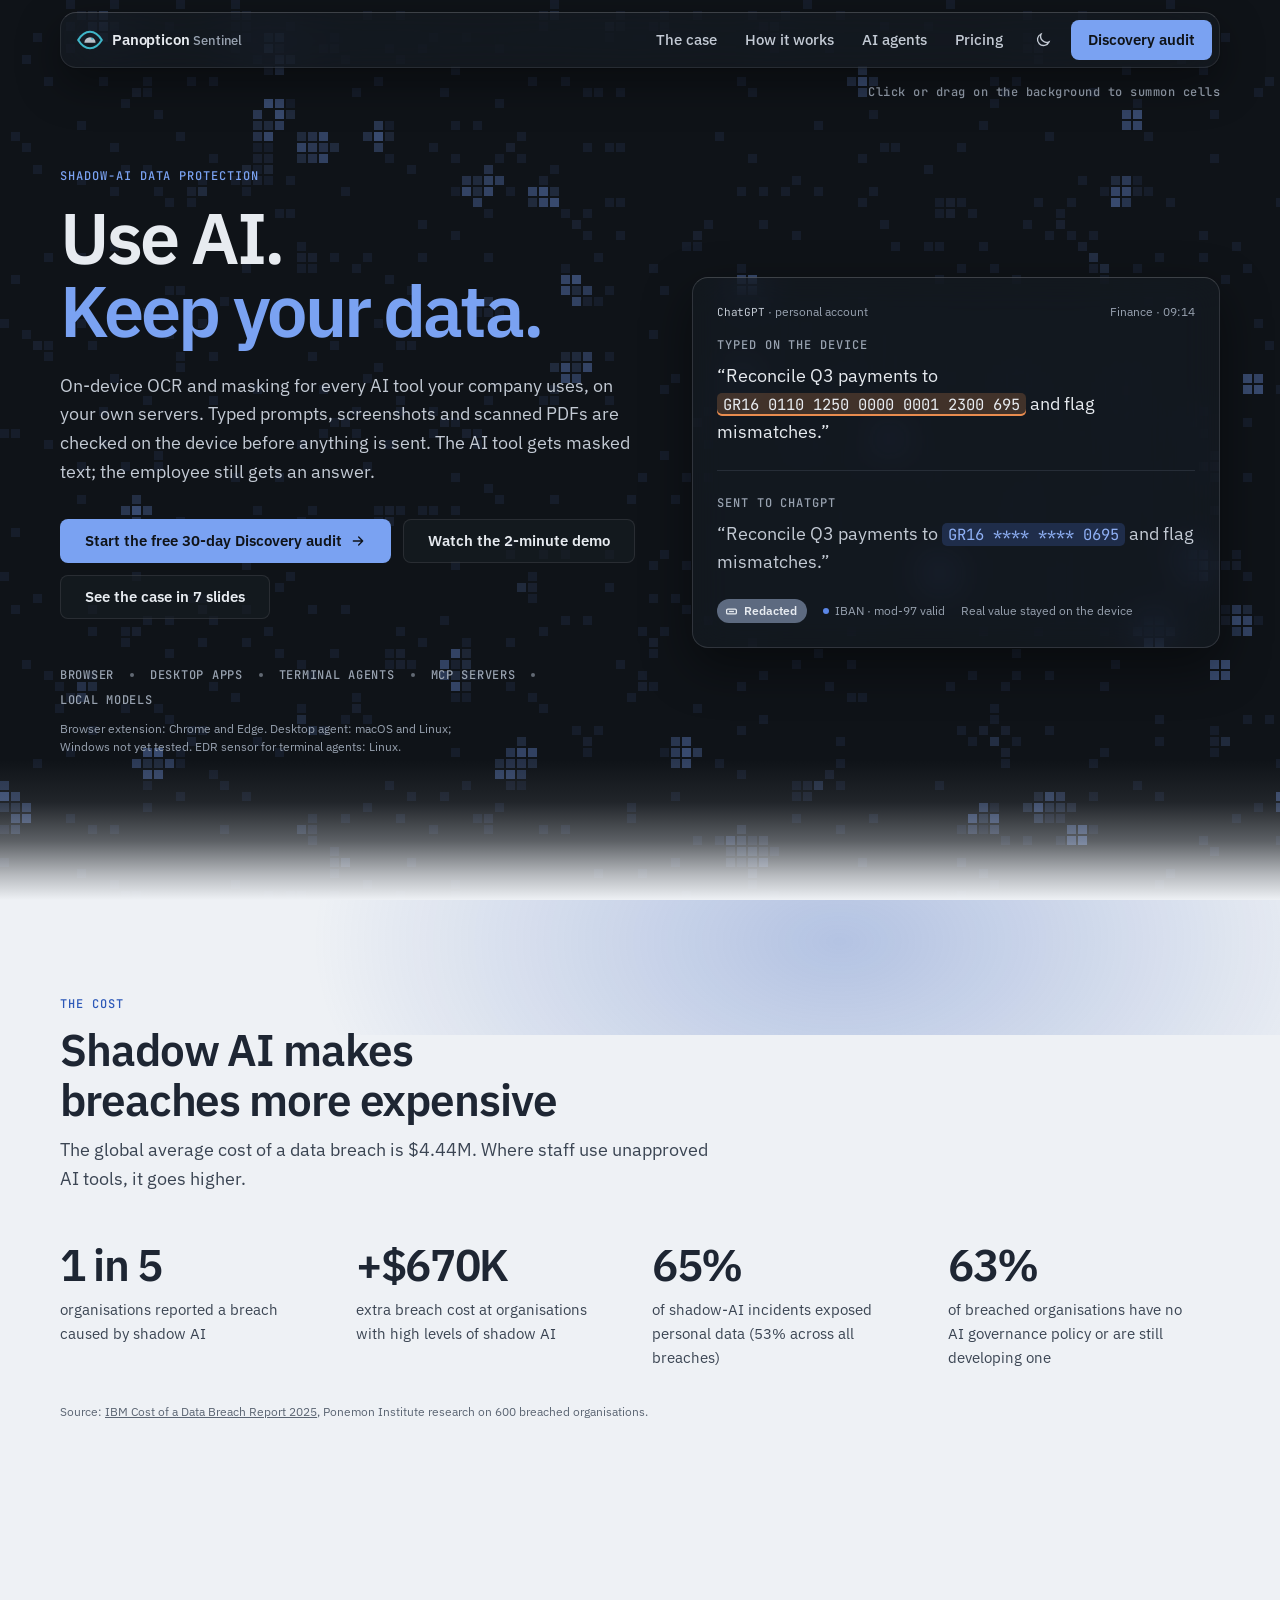
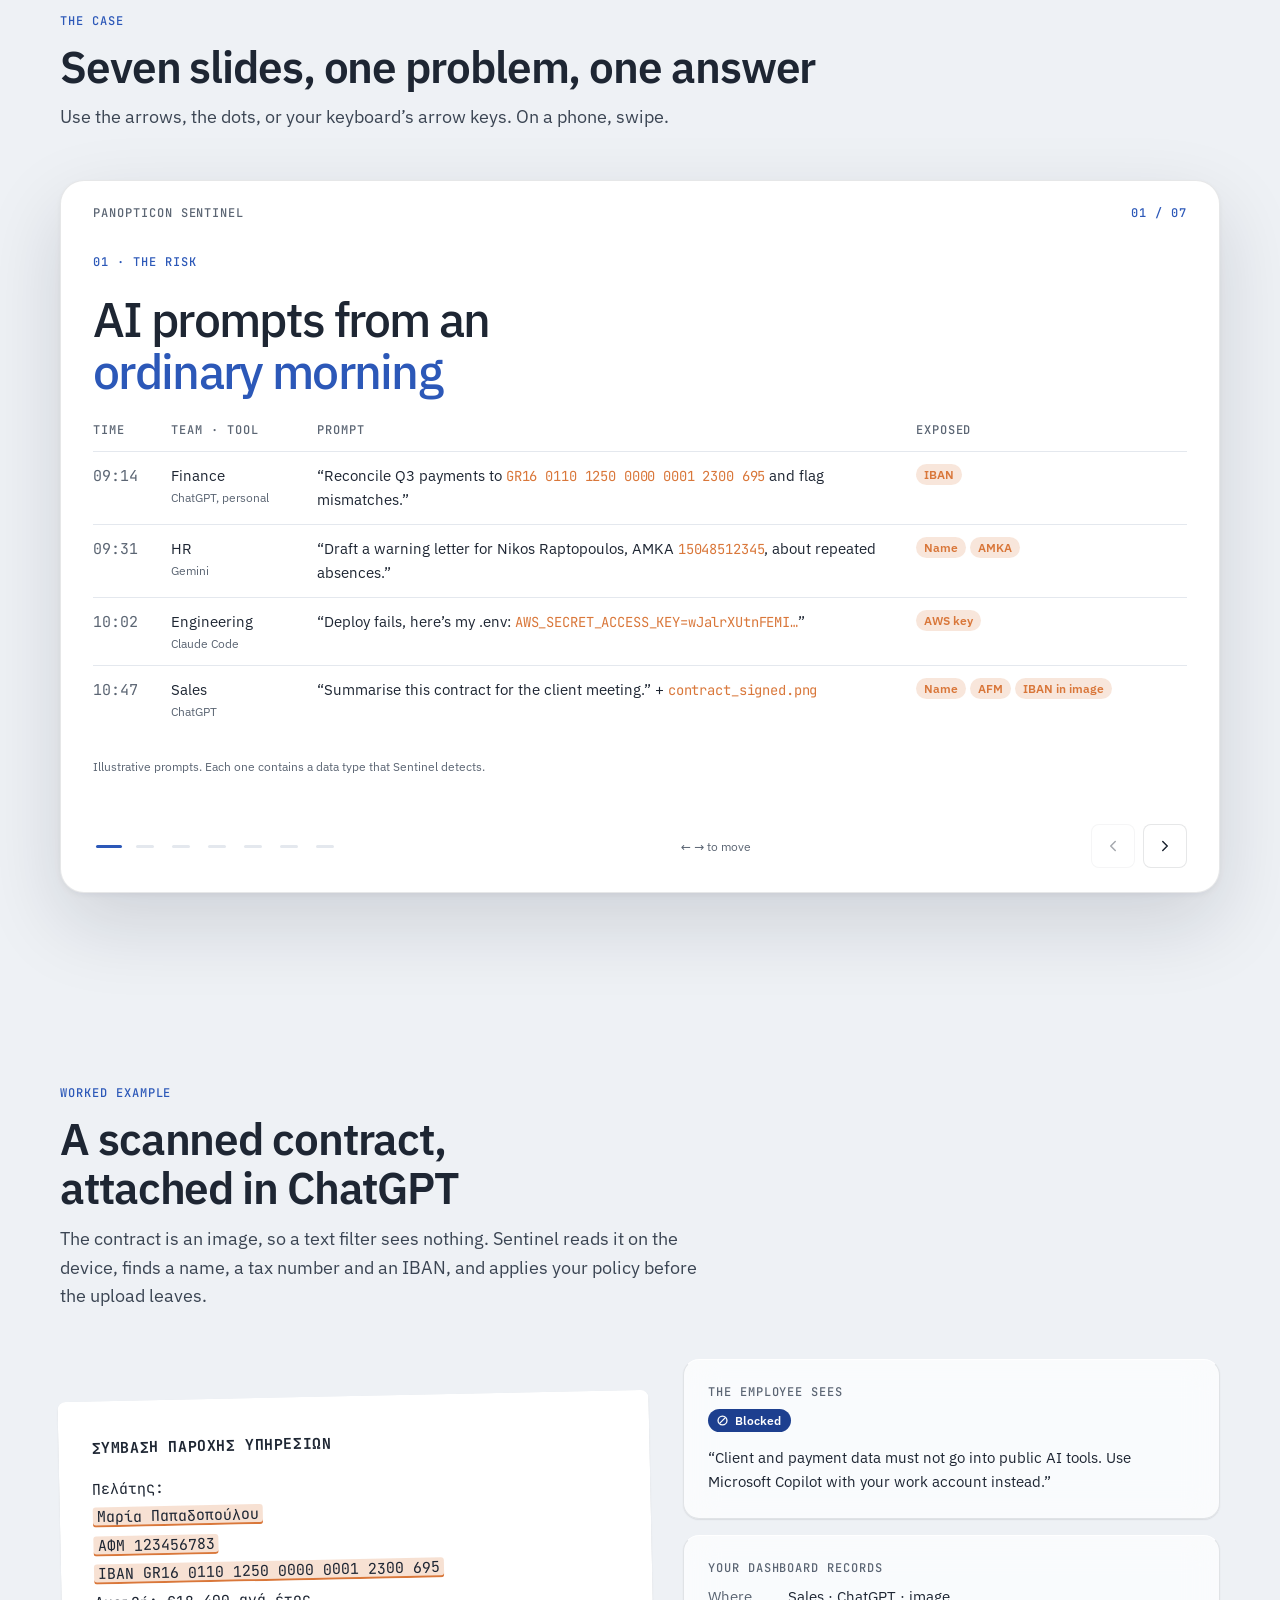
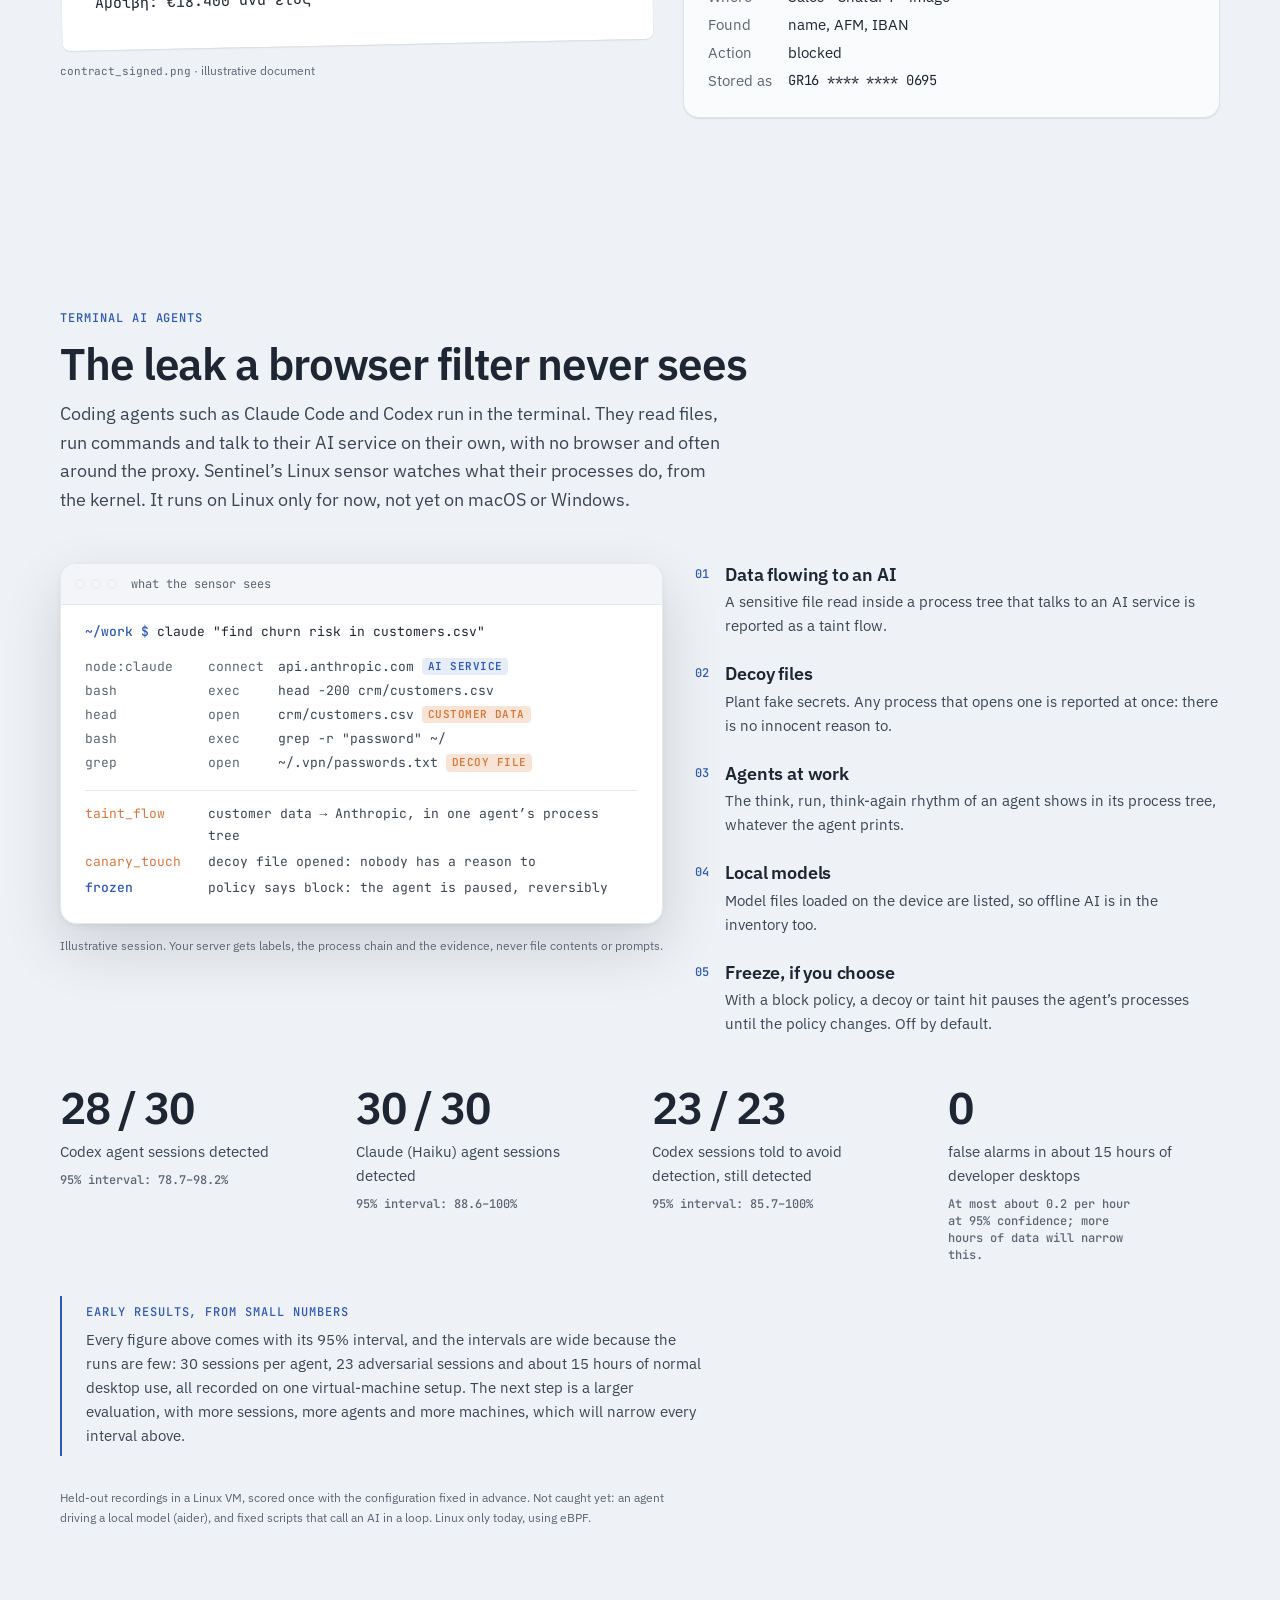
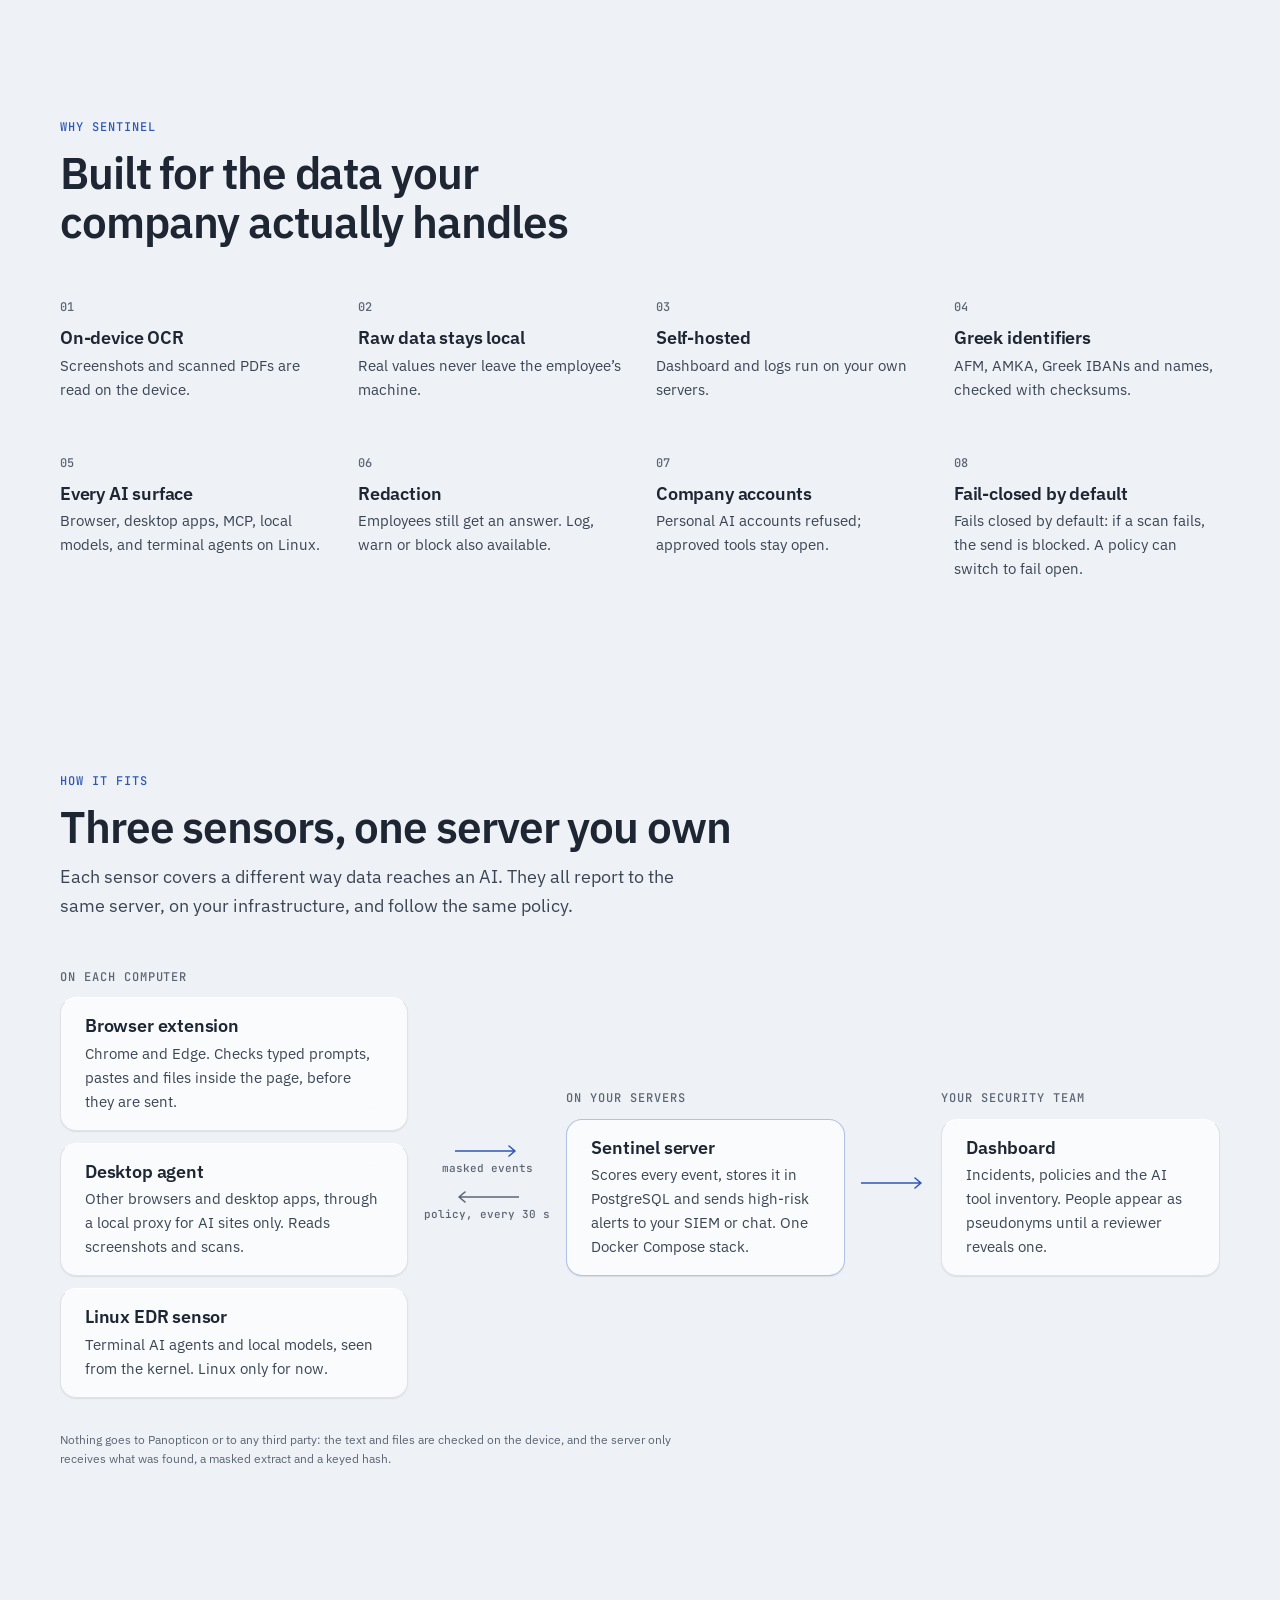
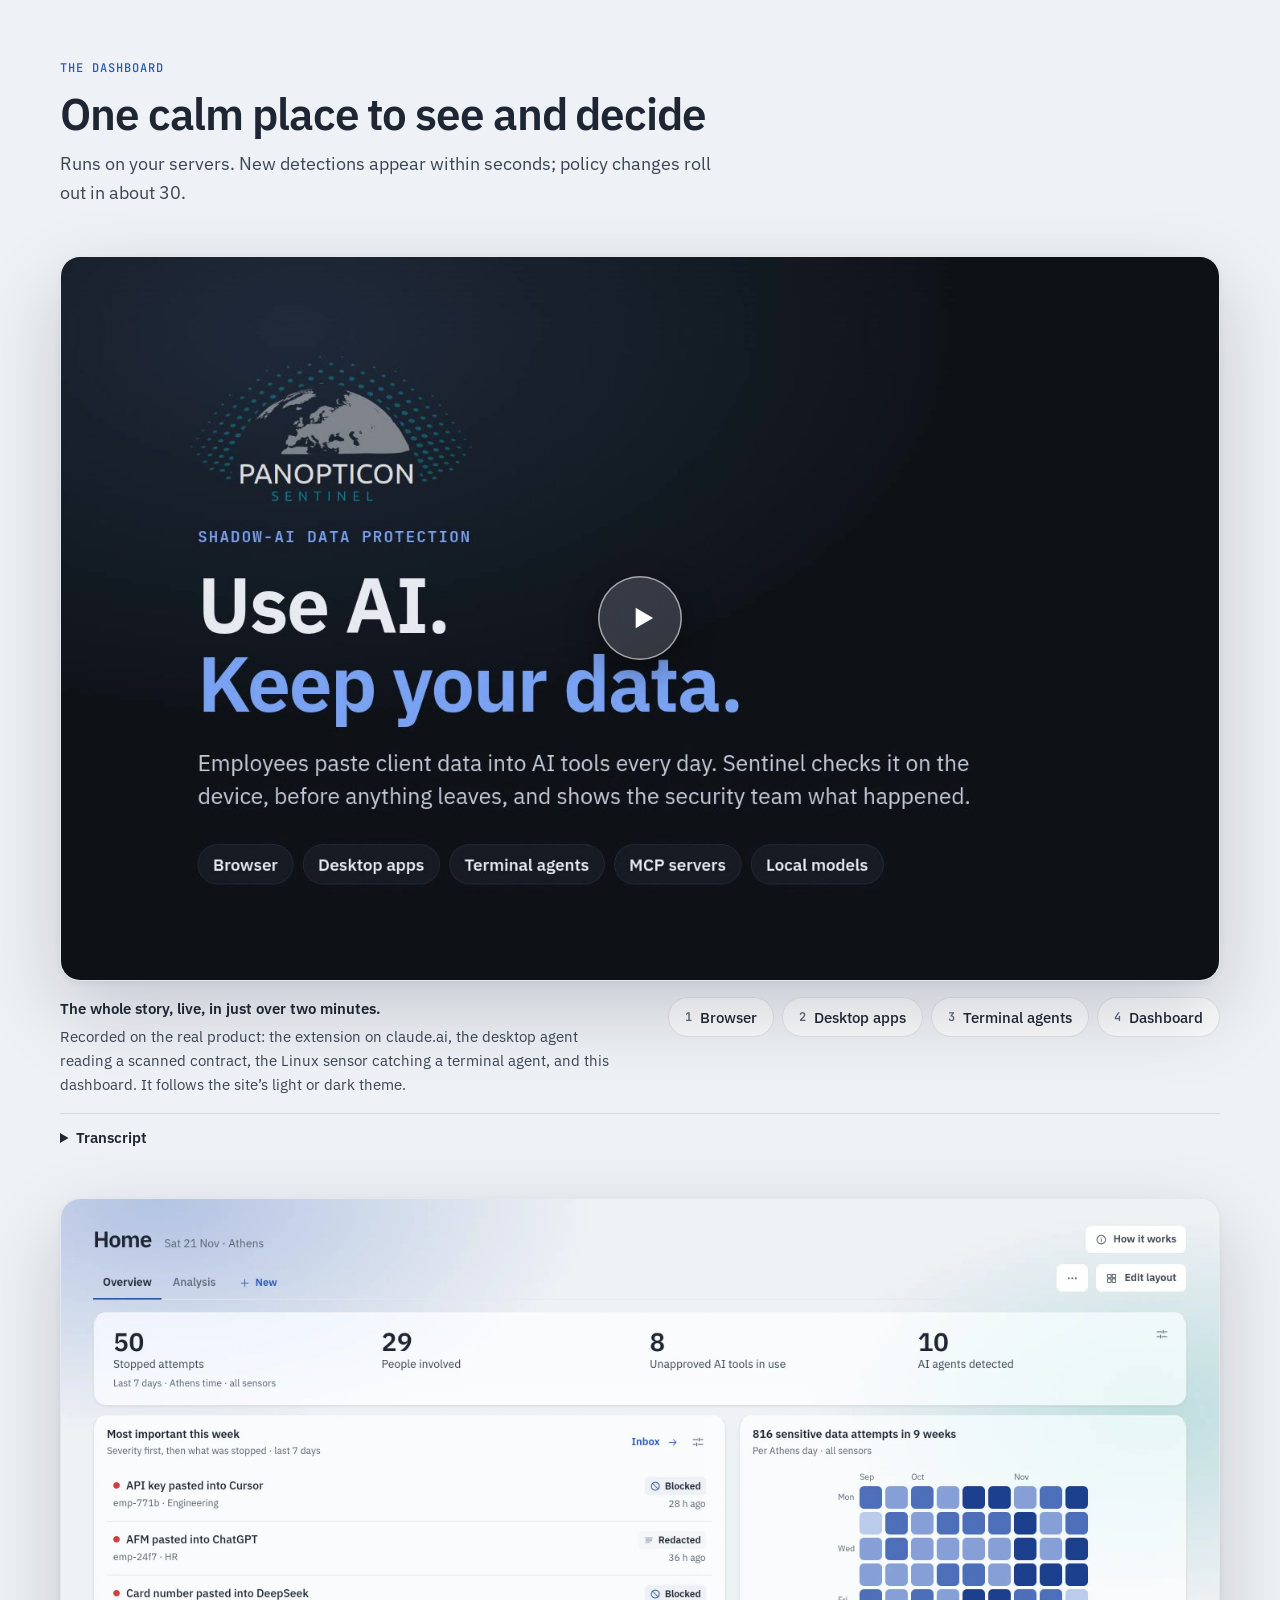
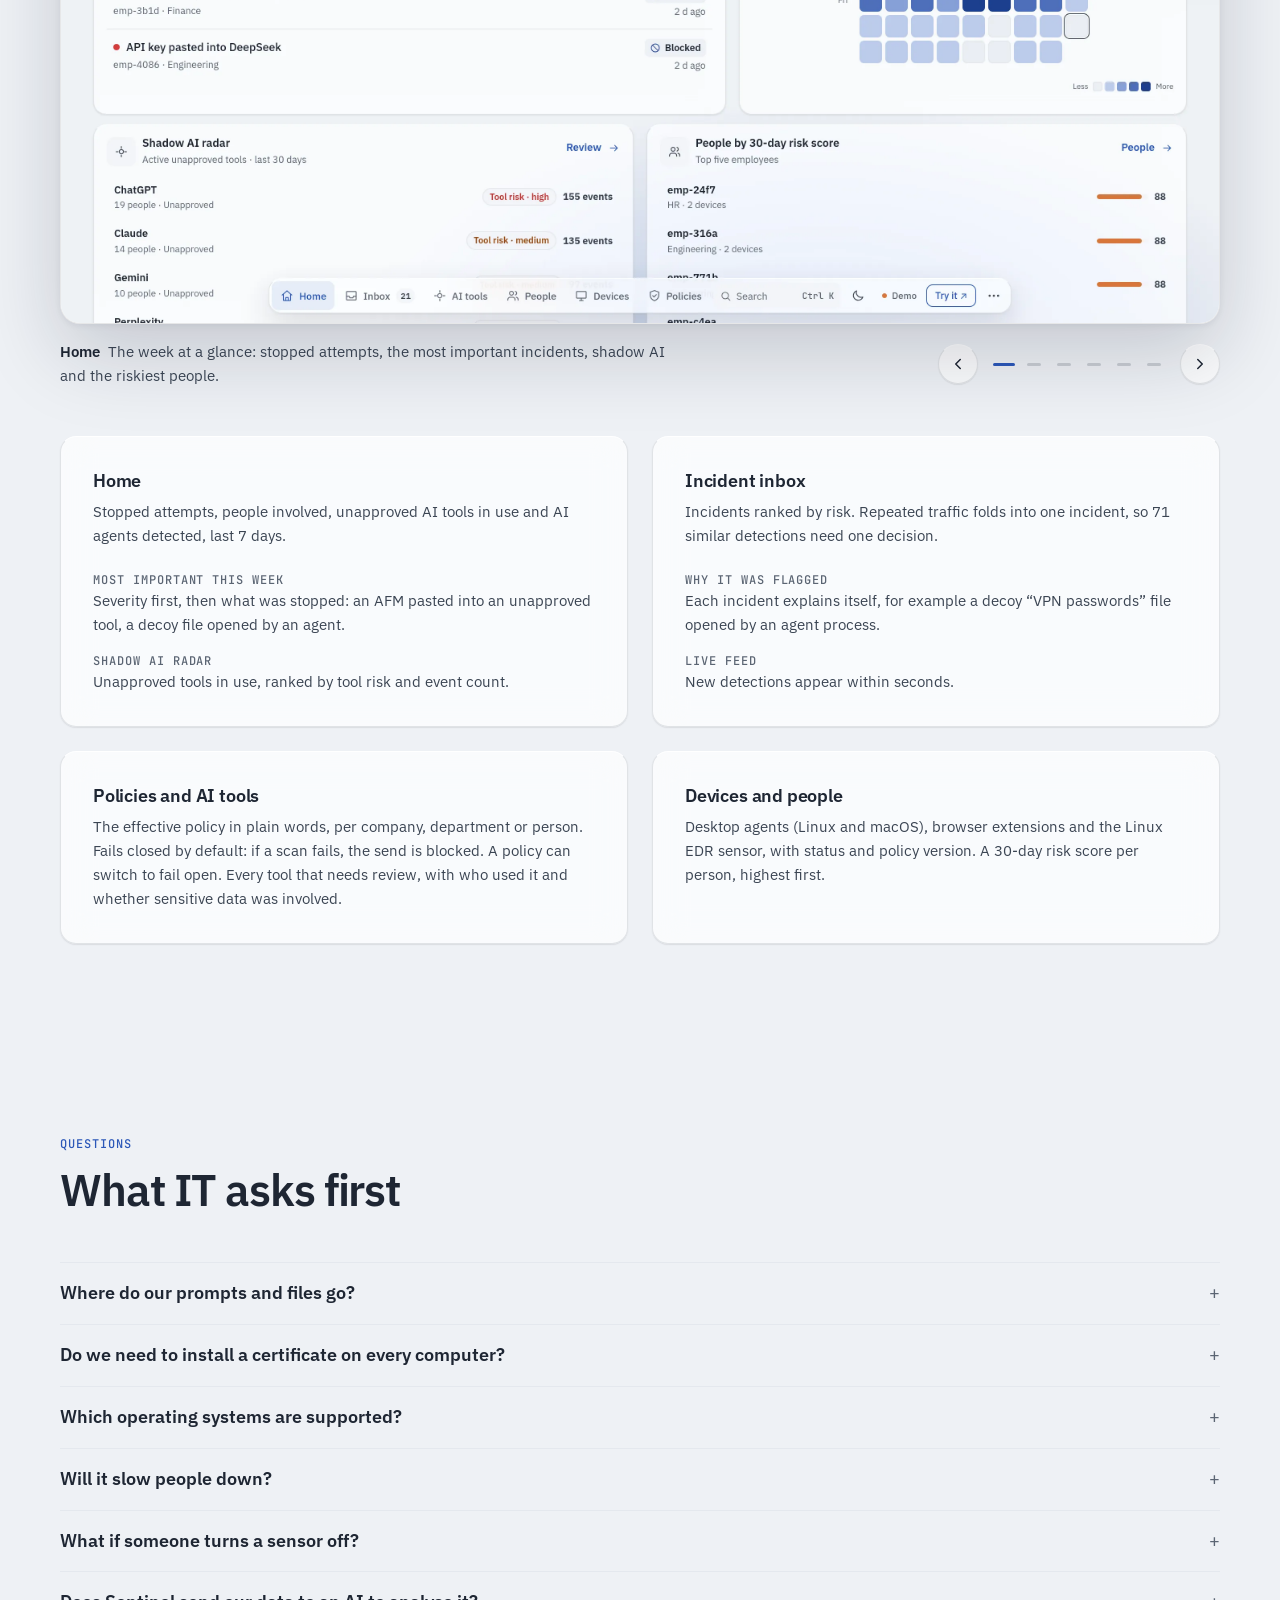
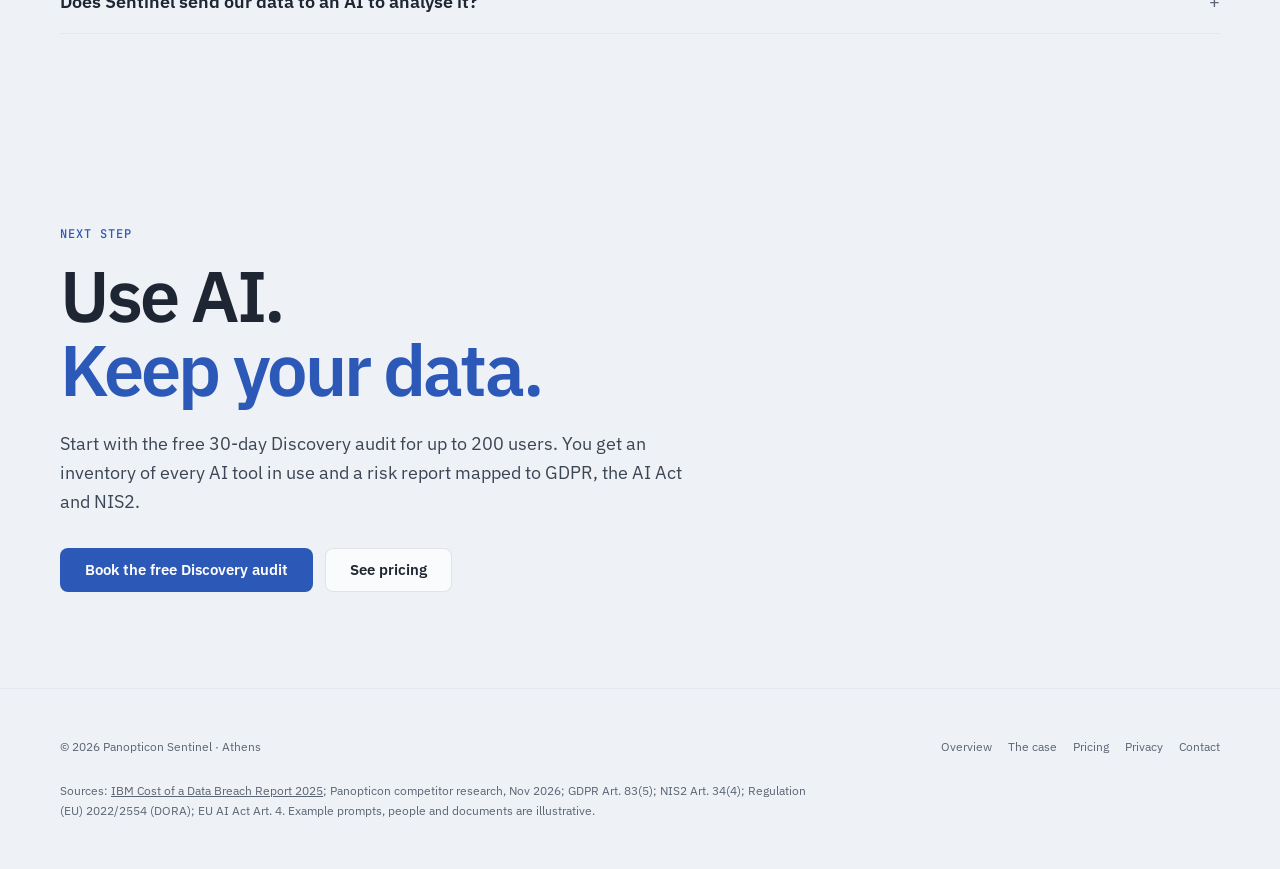
==== index.html @ ac90ec32 "Slide 07 on phones: each product becomes a small card with labelled 'OCR on images' and 'Where the O" ====
<!doctype html>
<html lang="en">
<head>
  <meta charset="utf-8">
  <meta name="viewport" content="width=device-width, initial-scale=1">
  <title>Panopticon Sentinel</title>
  <meta name="description" content="On-device OCR and masking for every AI tool your company uses, on your own servers. Shadow-AI data protection for browser, desktop apps, terminal agents, MCP servers and local models.">
  <meta name="theme-color" content="#0f1318">
  <meta property="og:type" content="website">
  <meta property="og:title" content="Panopticon Sentinel">
  <meta property="og:description" content="On-device OCR and masking for every AI tool your company uses, on your own servers.">
  <meta property="og:image" content="https://dit-commit.github.io/sentinel/assets/img/og.png">
  <meta property="og:url" content="https://dit-commit.github.io/sentinel/">
  <meta name="twitter:card" content="summary_large_image">
  <link rel="icon" type="image/svg+xml" href="favicon.svg">
  <link rel="apple-touch-icon" href="assets/img/apple-touch-icon.png">
  <link rel="preload" href="assets/fonts/ibm-plex-sans-latin-wght-normal.woff2" as="font" type="font/woff2" crossorigin>
  <link rel="stylesheet" href="assets/site.css?v=20261121s">
  <script>
    document.documentElement.classList.add('js');
    try {
      var t = localStorage.getItem('theme');
      if (t === 'dark' || (!t && matchMedia('(prefers-color-scheme: dark)').matches)) document.documentElement.classList.add('dark');
    } catch (e) {}
  </script>
</head>
<body class="field">
<a class="skip" href="#main">Skip to content</a>

<div class="bar-wrap">
  <header class="bar wrap">
    <a class="brand" href="./" aria-label="Panopticon Sentinel, home">
      <svg class="mark" viewBox="0 0 32 32" width="28" height="28" aria-hidden="true"><path class="mark-line" d="M2.5 16C7 8.6 11.3 6.5 16 6.5S25 8.6 29.5 16C25 23.4 20.7 25.5 16 25.5S7 23.4 2.5 16Z" fill="none" stroke-width="2.4" stroke-linejoin="round"/><path class="mark-dome" d="M9.6 19.2a6.4 6.4 0 0 1 12.8 0Z"/><circle class="mark-dots" cx="18.6" cy="14.6" r="1.25"/></svg>
      <span>Panopticon <small>Sentinel</small></span>
    </a>
    <nav aria-label="Main">
      <ul class="nav">
        <li class="hide-sm"><a href="#story">The case</a></li>
        <li class="hide-sm"><a href="#how">How it works</a></li>
        <li class="hide-sm"><a href="#agents">AI agents</a></li>
        <li><a href="pricing.html">Pricing</a></li>
      </ul>
    </nav>
    <button class="icon-btn" type="button" data-theme-toggle aria-label="Switch theme">
      <svg class="theme-light-icon" viewBox="0 0 24 24" fill="none" stroke="currentColor" stroke-width="1.8" stroke-linecap="round" aria-hidden="true"><path d="M20 14.5A8 8 0 0 1 9.5 4a8 8 0 1 0 10.5 10.5Z"/></svg>
      <svg class="theme-dark-icon" viewBox="0 0 24 24" fill="none" stroke="currentColor" stroke-width="1.8" stroke-linecap="round" aria-hidden="true"><circle cx="12" cy="12" r="4"/><path d="M12 2v2M12 20v2M4.9 4.9l1.4 1.4M17.7 17.7l1.4 1.4M2 12h2M20 12h2M4.9 19.1l1.4-1.4M17.7 6.3l1.4-1.4"/></svg>
    </button>
    <a class="btn btn-primary" href="pricing.html#audit">Discovery audit</a>
  </header>
</div>

<main id="main">

  <!-- Hero: the cinematic opener (dark, Game of Life, one live masking event). -->
  <section class="hero" aria-labelledby="hero-title">
    <canvas data-life aria-hidden="true"></canvas>
    <p class="life-hint" aria-hidden="true"><span class="hover-only">Click or drag on the background to summon cells</span><span class="touch-only">Tap or swipe sideways to summon cells</span></p>
    <div class="wrap hero-grid">
      <div>
        <p class="eyebrow">Shadow-AI data protection</p>
        <h1 id="hero-title">Use AI.<br><span>Keep your data.</span></h1>
        <p class="lead">On-device OCR and masking for every AI tool your company uses, on your own servers. Typed prompts, screenshots and scanned PDFs are checked on the device before anything is sent. The AI tool gets masked text; the employee still gets an answer.</p>
        <div class="actions">
          <a class="btn btn-primary" href="pricing.html#audit">Start the free 30-day Discovery audit
            <svg viewBox="0 0 24 24" fill="none" stroke="currentColor" stroke-width="2" stroke-linecap="round" stroke-linejoin="round" aria-hidden="true"><path d="M5 12h14M13 6l6 6-6 6"/></svg></a>
          <a class="btn" href="#film" data-play-film>Watch the 2-minute demo</a>
          <a class="btn" href="#story">See the case in 7 slides</a>
        </div>
        <ul class="surfaces" aria-label="Covered surfaces">
          <li>Browser</li><li>Desktop apps</li><li>Terminal agents</li><li>MCP servers</li><li>Local models</li>
        </ul>
        <p class="platforms">Browser extension: Chrome and Edge. Desktop agent: macOS and Linux; Windows not yet tested. EDR sensor for terminal agents: Linux.</p>
      </div>

      <figure class="demo" data-demo aria-label="Example: an IBAN typed into ChatGPT is masked on the device">
        <div class="demo-head">
          <span><span class="mono">ChatGPT</span> · personal account</span>
          <span>Finance · 09:14</span>
        </div>
        <p class="demo-label">Typed on the device</p>
        <p class="demo-prompt">“Reconcile Q3 payments to <span class="hit">GR16 0110 1250 0000 0001 2300 695</span> and flag mismatches.”</p>
        <div class="demo-sent">
          <p class="demo-label">Sent to ChatGPT</p>
          <p class="demo-prompt">“Reconcile Q3 payments to <span class="masked">GR16 **** **** 0695</span> and flag mismatches.”</p>
          <div class="demo-foot">
            <span class="outcome" data-outcome="redacted">
              <svg viewBox="0 0 16 16" fill="none" stroke="currentColor" stroke-width="1.6" aria-hidden="true"><rect x="2" y="5" width="12" height="6" rx="1.5"/><path d="M5 8h6"/></svg>Redacted</span>
            <span class="check">IBAN · mod-97 valid</span>
            <span>Real value stayed on the device</span>
          </div>
        </div>
        <figcaption class="sr-only">The prompt contained a Greek IBAN. Sentinel masked it to GR16 **** **** 0695 before sending; the employee still gets an answer.</figcaption>
      </figure>
    </div>
  </section>

  <!-- The cost, in four numbers. -->
  <section aria-labelledby="cost-title">
    <div class="wrap">
      <div class="section-head reveal">
        <p class="eyebrow">The cost</p>
        <h2 id="cost-title">Shadow AI makes breaches more expensive</h2>
        <p class="lead">The global average cost of a data breach is $4.44M. Where staff use unapproved AI tools, it goes higher.</p>
      </div>
      <div class="stats reveal">
        <div class="stat"><strong>1 in 5</strong><p>organisations reported a breach caused by shadow AI</p></div>
        <div class="stat"><strong>+$670K</strong><p>extra breach cost at organisations with high levels of shadow AI</p></div>
        <div class="stat"><strong>65%</strong><p>of shadow-AI incidents exposed personal data (53% across all breaches)</p></div>
        <div class="stat"><strong>63%</strong><p>of breached organisations have no AI governance policy or are still developing one</p></div>
      </div>
      <p class="source">Source: <a href="https://newsroom.ibm.com/2025-07-30-ibm-report-13-of-organizations-reported-breaches-of-ai-models-or-applications,-97-of-which-reported-lacking-proper-ai-access-controls" rel="noopener">IBM Cost of a Data Breach Report 2025</a>, Ponemon Institute research on 600 breached organisations.</p>
    </div>
  </section>

  <!-- The presentation: presenter mode, one story per slide. -->
  <section id="story" aria-labelledby="story-title">
    <div class="wrap">
      <div class="section-head reveal">
        <p class="eyebrow">The case</p>
        <h2 id="story-title">Seven slides, one problem, one answer</h2>
        <p class="lead">Use the arrows, the dots, or your keyboard’s arrow keys. On a phone, swipe.</p>
      </div>

      <div class="stage" data-stage tabindex="0" aria-roledescription="presentation" aria-label="Panopticon Sentinel in seven slides">
        <div class="stage-top">
          <span>Panopticon Sentinel</span>
          <span class="count num" data-count aria-hidden="true"></span>
        </div>
        <p class="sr-only" aria-live="polite" data-live></p>

        <div class="slides">
          <article class="slide is-active">
            <p class="eyebrow">01 · The risk</p>
            <h3>AI prompts from an <em>ordinary morning</em></h3>
            <div class="table-scroll">
              <table class="prompts">
                <thead><tr><th scope="col">Time</th><th scope="col">Team · tool</th><th scope="col">Prompt</th><th scope="col">Exposed</th></tr></thead>
                <tbody>
                  <tr><td>09:14</td><td class="who">Finance<small>ChatGPT, personal</small></td><td class="q">“Reconcile Q3 payments to <span class="mono">GR16 0110 1250 0000 0001 2300 695</span> and flag mismatches.”</td><td><span class="exposed"><span class="chip">IBAN</span></span></td></tr>
                  <tr><td>09:31</td><td class="who">HR<small>Gemini</small></td><td class="q">“Draft a warning letter for Nikos Raptopoulos, AMKA <span class="mono">15048512345</span>, about repeated absences.”</td><td><span class="exposed"><span class="chip">Name</span><span class="chip">AMKA</span></span></td></tr>
                  <tr><td>10:02</td><td class="who">Engineering<small>Claude Code</small></td><td class="q">“Deploy fails, here’s my .env: <span class="mono">AWS_SECRET_ACCESS_KEY=wJalrXUtnFEMI…</span>”</td><td><span class="exposed"><span class="chip">AWS key</span></span></td></tr>
                  <tr><td>10:47</td><td class="who">Sales<small>ChatGPT</small></td><td class="q">“Summarise this contract for the client meeting.” + <span class="mono">contract_signed.png</span></td><td><span class="exposed"><span class="chip">Name</span><span class="chip">AFM</span><span class="chip">IBAN in image</span></span></td></tr>
                </tbody>
              </table>
            </div>
            <p class="note">Illustrative prompts. Each one contains a data type that Sentinel detects.</p>
          </article>

          <article class="slide">
            <p class="eyebrow">02 · The cost</p>
            <h3>Shadow AI is now a <em>breach category</em> of its own</h3>
            <div class="big-stats">
              <div><strong>1 in 5</strong><p>organisations reported a breach caused by shadow AI</p></div>
              <div><strong class="accent">+$670K</strong><p>extra breach cost at organisations with high levels of shadow AI</p></div>
              <div><strong>65%</strong><p>of shadow-AI incidents exposed personal data (53% across all breaches)</p></div>
              <div><strong>40%</strong><p>exposed intellectual property (33% across all breaches)</p></div>
            </div>
            <p class="note">Source: <a href="https://newsroom.ibm.com/2025-07-30-ibm-report-13-of-organizations-reported-breaches-of-ai-models-or-applications,-97-of-which-reported-lacking-proper-ai-access-controls" rel="noopener">IBM Cost of a Data Breach Report 2025</a>, Ponemon Institute research on 600 breached organisations.</p>
          </article>

          <article class="slide">
            <p class="eyebrow">03 · The blind spot</p>
            <h3>Text filters cannot read <em>the text inside an image</em></h3>
            <p class="sub">A pasted screenshot or scanned PDF carries IBANs, tax numbers and signatures as pixels. Keyword and pattern rules see none of it.</p>
            <div class="callout"><b>Competitor research · Nov 2026</b>OCR on images is not new: Netskope, Microsoft Purview, Zscaler, Forcepoint and Palo Alto all document it. What differs is where it runs. Sentinel reads the image on the device, before the data leaves it, and sends nothing to a cloud service for scanning.</div>
            <p class="note">Source: the vendors’ own documentation, linked in the table on slide 07.</p>
          </article>

          <article class="slide">
            <p class="eyebrow">04 · The law</p>
            <h3>Regulators already <em>expect control</em></h3>
            <div class="law">
              <div><span class="k">GDPR</span><strong>4%</strong><p>of worldwide annual turnover, or €20M if higher, for breaching the core principles, transfers included</p></div>
              <div><span class="k">NIS2</span><strong>2%</strong><p>of worldwide annual turnover, or €10M if higher, for essential entities</p></div>
              <div><span class="k">DORA</span><strong>Jan 2025</strong><p>Banks and insurers must manage ICT third-party risk, including the AI services staff use</p></div>
              <div><span class="k">EU AI Act</span><strong>Feb 2025</strong><p>Article 4: staff who use AI must have sufficient AI literacy</p></div>
            </div>
            <p class="note">GDPR Art. 83(5); NIS2 Art. 34(4); DORA, Regulation (EU) 2022/2554; EU AI Act Art. 4.</p>
          </article>

          <article class="slide">
            <p class="eyebrow">05 · On-device OCR</p>
            <h3>Read on the device, <em>checked before sending</em></h3>
            <ol class="steps">
              <li><span class="k">01 · Capture</span><h4>Screenshot or scan</h4><p>A screenshot or scanned PDF is pasted or attached to an AI tool.</p></li>
              <li><span class="k">02 · OCR</span><h4>Read on the device</h4><p>Text is extracted locally. No image is uploaded anywhere for analysis.</p></li>
              <li><span class="k">03 · Validate</span><h4>Checksums, not guesses</h4><p>IBAN mod-97, card Luhn, AFM check digit, 11-digit AMKA, API-key formats, names.</p></li>
              <li><span class="k">04 · Policy</span><h4>Log, warn, redact, block</h4><p>Fails closed by default: if a scan fails, the send is blocked. A policy can switch to fail open.</p></li>
            </ol>
            <p class="note">The same detectors check typed prompts, desktop apps and terminal agents.</p>
          </article>

          <article class="slide">
            <p class="eyebrow">06 · Data flow</p>
            <h3>What <em>stays on the device</em></h3>
            <div class="flow">
              <div class="stays">
                <h4>Stays on the device</h4>
                <ol><li>The raw prompt text</li><li>Text read from screenshots and scans</li><li>Real values: IBAN, AFM, AMKA, keys, names</li></ol>
              </div>
              <div>
                <h4>Leaves the device</h4>
                <ol><li>To the AI tool: the masked prompt, or nothing if blocked</li><li>To your server: a masked event with data type, masked snippet and a one-way hash</li><li>To Panopticon: nothing; the backend runs on your servers</li></ol>
              </div>
            </div>
            <div class="mask-line">
              <div><span>On the device</span><span>GR16 0110 1250 0000 0001 2300 695</span></div>
              <div><span>Sent onward</span><span style="color: var(--accent)">GR16 **** **** 0695</span></div>
            </div>
          </article>

          <article class="slide">
            <p class="eyebrow">07 · Architecture</p>
            <h3>Where images <em>are read</em></h3>
            <div class="table-scroll">
              <table class="compare">
                <thead><tr><th scope="col">Product</th><th scope="col">OCR on images</th><th scope="col">Where the OCR runs</th></tr></thead>
                <tbody>
                  <tr class="ours"><th scope="row">Panopticon Sentinel</th><td data-label="OCR on images"><span>Yes</span></td><td data-label="Where the OCR runs"><span>On the employee’s device, before the data leaves it</span></td></tr>
                  <tr><th scope="row">Palo Alto Enterprise DLP</th><td data-label="OCR on images"><span><a href="https://docs.paloaltonetworks.com/enterprise-dlp/activation-and-onboarding/enable-ocr" rel="noopener" aria-label="Yes: Palo Alto documentation">Yes</a></span></td><td data-label="Where the OCR runs"><span>Not documented</span></td></tr>
                  <tr><th scope="row">Microsoft Purview</th><td data-label="OCR on images"><span><a href="https://learn.microsoft.com/purview/ocr-learn-about" rel="noopener" aria-label="Yes: Microsoft documentation">Yes</a></span></td><td data-label="Where the OCR runs"><span><a href="https://learn.microsoft.com/purview/ocr-learn-about" rel="noopener" aria-label="Microsoft cloud: Microsoft documentation">Microsoft cloud</a>: devices send images there for scanning</span></td></tr>
                  <tr><th scope="row">Netskope</th><td data-label="OCR on images"><span><a href="https://docs.netskope.com/en/ocr/" rel="noopener" aria-label="Yes: Netskope documentation">Yes</a></span></td><td data-label="Where the OCR runs"><span>Not documented</span></td></tr>
                  <tr><th scope="row">Zscaler</th><td data-label="OCR on images"><span><a href="https://www.zscaler.com/innovations/enhanced-dlp-capabilities-ocr-support-saas-security-api" rel="noopener" aria-label="Yes: Zscaler documentation">Yes</a>, inline and SaaS-API DLP</span></td><td data-label="Where the OCR runs"><span>Not documented</span></td></tr>
                  <tr><th scope="row">Forcepoint DLP</th><td data-label="OCR on images"><span><a href="https://help.forcepoint.com/dlp/10/dlphelp/C25E0102-640E-40DC-9BED-1B2F27430CFD.html" rel="noopener" aria-label="Yes: Forcepoint documentation">Yes</a></span></td><td data-label="Where the OCR runs"><span><a href="https://help.forcepoint.com/dlp/10/dlphelp/C25E0102-640E-40DC-9BED-1B2F27430CFD.html" rel="noopener" aria-label="A separate Forcepoint DLP server: Forcepoint documentation">A separate Forcepoint DLP server</a></span></td></tr>
                  <tr><th scope="row">Harmonic Security</th><td data-label="OCR on images"><span>Not documented</span></td><td data-label="Where the OCR runs"><span>Not documented</span></td></tr>
                  <tr><th scope="row">SentinelOne Prompt</th><td data-label="OCR on images"><span>Not documented</span></td><td data-label="Where the OCR runs"><span>Not documented</span></td></tr>
                </tbody>
              </table>
            </div>
            <p class="note">Seven products compared, from each vendor’s own documentation (Nov 2026); links open the page we used. “Not documented” means we found nothing either way.</p>
          </article>
        </div>

        <div class="stage-controls">
          <ol class="dots" aria-label="Slides"></ol>
          <span class="stage-hint">← → to move</span>
          <div class="stage-nav">
            <button type="button" data-prev aria-label="Previous slide"><svg viewBox="0 0 24 24" fill="none" stroke="currentColor" stroke-width="2" stroke-linecap="round" stroke-linejoin="round" aria-hidden="true"><path d="M15 6l-6 6 6 6"/></svg></button>
            <button type="button" data-next aria-label="Next slide"><svg viewBox="0 0 24 24" fill="none" stroke="currentColor" stroke-width="2" stroke-linecap="round" stroke-linejoin="round" aria-hidden="true"><path d="M9 6l6 6-6 6"/></svg></button>
          </div>
        </div>
      </div>
    </div>
  </section>

  <!-- Worked example -->
  <section id="how" aria-labelledby="how-title">
    <div class="wrap">
      <div class="section-head reveal">
        <p class="eyebrow">Worked example</p>
        <h2 id="how-title">A scanned contract, attached in ChatGPT</h2>
        <p class="lead">The contract is an image, so a text filter sees nothing. Sentinel reads it on the device, finds a name, a tax number and an IBAN, and applies your policy before the upload leaves.</p>
      </div>
      <div class="example reveal">
        <div>
          <div class="scan" lang="el" aria-label="Scanned contract, in Greek">
            <div class="doc-title">ΣΥΜΒΑΣΗ ΠΑΡΟΧΗΣ ΥΠΗΡΕΣΙΩΝ</div>
            <div>Πελάτης:</div>
            <div><span class="ocr">Μαρία Παπαδοπούλου</span></div>
            <div><span class="ocr">ΑΦΜ 123456783</span></div>
            <div><span class="ocr">IBAN GR16 0110 1250 0000 0001 2300 695</span></div>
            <div>Αμοιβή: €18.400 ανά έτος</div>
          </div>
          <p class="scan-cap"><span class="mono">contract_signed.png</span> · illustrative document</p>
        </div>
        <div class="records">
          <div class="paper">
            <h4>The employee sees</h4>
            <p><span class="outcome" data-outcome="blocked"><svg viewBox="0 0 16 16" fill="none" stroke="currentColor" stroke-width="1.6" aria-hidden="true"><circle cx="8" cy="8" r="5.5"/><path d="M4.2 11.8l7.6-7.6"/></svg>Blocked</span></p>
            <p style="margin-top: var(--s3)">“Client and payment data must not go into public AI tools. Use Microsoft Copilot with your work account instead.”</p>
          </div>
          <div class="paper">
            <h4>Your dashboard records</h4>
            <dl>
              <dt>Where</dt><dd>Sales · ChatGPT · image</dd>
              <dt>Found</dt><dd>name, AFM, IBAN</dd>
              <dt>Action</dt><dd>blocked</dd>
              <dt>Stored as</dt><dd class="mono">GR16 **** **** 0695</dd>
            </dl>
          </div>
        </div>
      </div>
    </div>
  </section>

  <!-- Terminal AI agents: the Linux EDR sensor -->
  <section id="agents" aria-labelledby="agents-title">
    <div class="wrap">
      <div class="section-head reveal">
        <p class="eyebrow">Terminal AI agents</p>
        <h2 id="agents-title">The leak a browser filter never sees</h2>
        <p class="lead">Coding agents such as Claude Code and Codex run in the terminal. They read files, run commands and talk to their AI service on their own, with no browser and often around the proxy. Sentinel’s Linux sensor watches what their processes do, from the kernel. It runs on Linux only for now, not yet on macOS or Windows.</p>
      </div>
      <div class="edr reveal">
        <figure>
          <div class="term" role="img" aria-label="Illustrative: a terminal agent connected to its AI service reads a customer file and opens a decoy passwords file; Sentinel reports a taint flow and a decoy-file touch and freezes the agent">
            <div class="term-head"><i></i><i></i><i></i><span>what the sensor sees</span></div>
            <div class="term-body">
              <p class="term-cmd"><b>~/work $</b> claude "find churn risk in customers.csv"</p>
              <ol>
                <li><span class="p">node:claude</span><span class="v">connect</span><span class="t">api.anthropic.com<span class="tag ai">AI service</span></span></li>
                <li><span class="p">bash</span><span class="v">exec</span><span class="t">head -200 crm/customers.csv</span></li>
                <li><span class="p">head</span><span class="v">open</span><span class="t">crm/customers.csv<span class="tag">customer data</span></span></li>
                <li><span class="p">bash</span><span class="v">exec</span><span class="t">grep -r "password" ~/</span></li>
                <li><span class="p">grep</span><span class="v">open</span><span class="t">~/.vpn/passwords.txt<span class="tag">decoy file</span></span></li>
              </ol>
              <div class="term-out">
                <span><em>taint_flow</em><span>customer data → Anthropic, in one agent’s process tree</span></span>
                <span><em>canary_touch</em><span>decoy file opened: nobody has a reason to</span></span>
                <span><strong>frozen</strong><span>policy says block: the agent is paused, reversibly</span></span>
              </div>
            </div>
          </div>
          <figcaption class="term-cap">Illustrative session. Your server gets labels, the process chain and the evidence, never file contents or prompts.</figcaption>
        </figure>
        <ul class="detects">
          <li><span class="k">01</span><h3>Data flowing to an AI</h3><p>A sensitive file read inside a process tree that talks to an AI service is reported as a taint flow.</p></li>
          <li><span class="k">02</span><h3>Decoy files</h3><p>Plant fake secrets. Any process that opens one is reported at once: there is no innocent reason to.</p></li>
          <li><span class="k">03</span><h3>Agents at work</h3><p>The think, run, think-again rhythm of an agent shows in its process tree, whatever the agent prints.</p></li>
          <li><span class="k">04</span><h3>Local models</h3><p>Model files loaded on the device are listed, so offline AI is in the inventory too.</p></li>
          <li><span class="k">05</span><h3>Freeze, if you choose</h3><p>With a block policy, a decoy or taint hit pauses the agent’s processes until the policy changes. Off by default.</p></li>
        </ul>
      </div>
      <div class="stats edr-stats reveal">
        <div class="stat"><strong>28 / 30</strong><p>Codex agent sessions detected</p><p class="ci">95% interval: 78.7–98.2%</p></div>
        <div class="stat"><strong>30 / 30</strong><p>Claude (Haiku) agent sessions detected</p><p class="ci">95% interval: 88.6–100%</p></div>
        <div class="stat"><strong>23 / 23</strong><p>Codex sessions told to avoid detection, still detected</p><p class="ci">95% interval: 85.7–100%</p></div>
        <div class="stat"><strong>0</strong><p>false alarms in about 15 hours of developer desktops</p><p class="ci">At most about 0.2 per hour at 95% confidence; more hours of data will narrow this.</p></div>
      </div>
      <div class="callout edr-note"><b>Early results, from small numbers</b>Every figure above comes with its 95% interval, and the intervals are wide because the runs are few: 30 sessions per agent, 23 adversarial sessions and about 15 hours of normal desktop use, all recorded on one virtual-machine setup. The next step is a larger evaluation, with more sessions, more agents and more machines, which will narrow every interval above.</div>
      <p class="source">Held-out recordings in a Linux VM, scored once with the configuration fixed in advance. Not caught yet: an agent driving a local model (aider), and fixed scripts that call an AI in a loop. Linux only today, using eBPF.</p>
    </div>
  </section>

  <!-- Advantages -->
  <section aria-labelledby="adv-title">
    <div class="wrap">
      <div class="section-head reveal">
        <p class="eyebrow">Why Sentinel</p>
        <h2 id="adv-title">Built for the data your company actually handles</h2>
      </div>
      <ul class="features reveal">
        <li><span class="k">01</span><h3>On-device OCR</h3><p>Screenshots and scanned PDFs are read on the device.</p></li>
        <li><span class="k">02</span><h3>Raw data stays local</h3><p>Real values never leave the employee’s machine.</p></li>
        <li><span class="k">03</span><h3>Self-hosted</h3><p>Dashboard and logs run on your own servers.</p></li>
        <li><span class="k">04</span><h3>Greek identifiers</h3><p>AFM, AMKA, Greek IBANs and names, checked with checksums.</p></li>
        <li><span class="k">05</span><h3>Every AI surface</h3><p>Browser, desktop apps, MCP, local models, and terminal agents on Linux.</p></li>
        <li><span class="k">06</span><h3>Redaction</h3><p>Employees still get an answer. Log, warn or block also available.</p></li>
        <li><span class="k">07</span><h3>Company accounts</h3><p>Personal AI accounts refused; approved tools stay open.</p></li>
        <li><span class="k">08</span><h3>Fail-closed by default</h3><p>Fails closed by default: if a scan fails, the send is blocked. A policy can switch to fail open.</p></li>
      </ul>
    </div>
  </section>

  <!-- How it fits: three sensors, one self-hosted server -->
  <section id="fit" aria-labelledby="fit-title">
    <div class="wrap">
      <div class="section-head reveal">
        <p class="eyebrow">How it fits</p>
        <h2 id="fit-title">Three sensors, one server you own</h2>
        <p class="lead">Each sensor covers a different way data reaches an AI. They all report to the same server, on your infrastructure, and follow the same policy.</p>
      </div>
      <div class="fit reveal">
        <div class="fit-col">
          <p class="fit-label">On each computer</p>
          <div class="paper fit-card"><h3>Browser extension</h3><p>Chrome and Edge. Checks typed prompts, pastes and files inside the page, before they are sent.</p></div>
          <div class="paper fit-card"><h3>Desktop agent</h3><p>Other browsers and desktop apps, through a local proxy for AI sites only. Reads screenshots and scans.</p></div>
          <div class="paper fit-card"><h3>Linux EDR sensor</h3><p>Terminal AI agents and local models, seen from the kernel. Linux only for now.</p></div>
        </div>
        <div class="fit-link" aria-hidden="true">
          <span class="fit-arrow fwd"><svg viewBox="0 0 64 12"><path d="M0 6h60M54 1l6 5-6 5"/></svg><small>masked events</small></span>
          <span class="fit-arrow back"><svg viewBox="0 0 64 12"><path d="M64 6H4M10 1L4 6l6 5"/></svg><small>policy, every 30 s</small></span>
        </div>
        <div class="fit-col">
          <p class="fit-label">On your servers</p>
          <div class="paper fit-card fit-main"><h3>Sentinel server</h3><p>Scores every event, stores it in PostgreSQL and sends high-risk alerts to your SIEM or chat. One Docker Compose stack.</p></div>
        </div>
        <div class="fit-link" aria-hidden="true">
          <span class="fit-arrow fwd"><svg viewBox="0 0 64 12"><path d="M0 6h60M54 1l6 5-6 5"/></svg></span>
        </div>
        <div class="fit-col">
          <p class="fit-label">Your security team</p>
          <div class="paper fit-card"><h3>Dashboard</h3><p>Incidents, policies and the AI tool inventory. People appear as pseudonyms until a reviewer reveals one.</p></div>
        </div>
      </div>
      <p class="source fit-note">Nothing goes to Panopticon or to any third party: the text and files are checked on the device, and the server only receives what was found, a masked extract and a keyed hash.</p>
    </div>
  </section>

  <!-- The dashboard -->
  <section aria-labelledby="product-title">
    <div class="wrap">
      <div class="section-head reveal">
        <p class="eyebrow">The dashboard</p>
        <h2 id="product-title">One calm place to see and decide</h2>
        <p class="lead">Runs on your servers. New detections appear within seconds; policy changes roll out in about 30.</p>
      </div>
      <figure class="film reveal" id="film" data-film aria-labelledby="film-title">
        <!-- One silent recording per theme, frame for frame the same, plus one music track that keeps
             time. A theme switch crossfades the pictures; the sound is never touched (site.js, "demo video"). -->
        <div class="film-frame" data-film-frame>
          <video class="film-v" data-film-theme="light" playsinline muted preload="none" width="1440" height="900"
            poster="assets/video/sentinel-demo-light-poster.jpg" aria-hidden="true" tabindex="-1">
            <source src="assets/video/sentinel-demo-light.webm" type="video/webm">
            <source src="assets/video/sentinel-demo-light.mp4" type="video/mp4">
          </video>
          <video class="film-v" data-film-theme="dark" playsinline muted preload="none" width="1440" height="900"
            poster="assets/video/sentinel-demo-dark-poster.jpg" aria-hidden="true" tabindex="-1">
            <source src="assets/video/sentinel-demo-dark.webm" type="video/webm">
            <source src="assets/video/sentinel-demo-dark.mp4" type="video/mp4">
          </video>
          <audio data-film-audio preload="none">
            <source src="assets/video/sentinel-demo-music.webm" type="audio/webm">
            <source src="assets/video/sentinel-demo-music.m4a" type="audio/mp4">
          </audio>
          <button type="button" class="film-big" data-film-toggle aria-label="Play the demo video"><svg viewBox="0 0 24 24" aria-hidden="true"><path d="M8 5.5v13l11-6.5z" fill="currentColor"/></svg></button>
          <div class="film-ui" role="group" aria-label="Video controls">
            <button type="button" class="film-btn" data-film-toggle aria-label="Play"><svg viewBox="0 0 24 24" aria-hidden="true"><path d="M8 5.5v13l11-6.5z" fill="currentColor"/></svg><svg viewBox="0 0 24 24" aria-hidden="true"><path d="M7 5h3.5v14H7zM13.5 5H17v14h-3.5z" fill="currentColor"/></svg></button>
            <span class="film-time" data-film-time>0:00 / 2:12</span>
            <input class="film-seek" type="range" min="0" max="132.4" step="0.1" value="0" data-film-seek aria-label="Position in the video">
            <button type="button" class="film-btn film-mute" data-film-mute aria-label="Mute"><svg viewBox="0 0 24 24" fill="none" stroke="currentColor" stroke-width="2" stroke-linecap="round" stroke-linejoin="round" aria-hidden="true"><path d="M11 5 6 9H3v6h3l5 4z"/><path class="wave" d="M15.5 8.5a5 5 0 0 1 0 7M18.5 5.5a9 9 0 0 1 0 13"/><path class="cross" d="m16 9 5 6m0-6-5 6"/></svg></button>
            <button type="button" class="film-btn" data-film-fs aria-label="Full screen"><svg viewBox="0 0 24 24" fill="none" stroke="currentColor" stroke-width="2" stroke-linecap="round" stroke-linejoin="round" aria-hidden="true"><path d="M4 9V4h5M20 9V4h-5M4 15v5h5M20 15v5h-5"/></svg></button>
          </div>
        </div>
        <figcaption class="film-foot">
          <p class="film-cap"><b id="film-title">The whole story, live, in just over two minutes.</b>
            <span id="film-desc">Recorded on the real product: the extension on claude.ai, the desktop agent reading a scanned contract, the Linux sensor catching a terminal agent, and this dashboard. It follows the site’s light or dark theme.</span></p>
          <ol class="film-chapters" aria-label="Jump to a part of the video">
            <li><button type="button" data-seek="6.5"><span>1</span>Browser</button></li>
            <li><button type="button" data-seek="34.6"><span>2</span>Desktop apps</button></li>
            <li><button type="button" data-seek="52.5"><span>3</span>Terminal agents</button></li>
            <li><button type="button" data-seek="74.4"><span>4</span>Dashboard</button></li>
          </ol>
        </figcaption>
        <details class="film-transcript">
          <summary>Transcript</summary>
          <ol>
              <li><button type="button" data-t="0.3" aria-label="Play from 0:00">0:00</button><p><b>Use AI. Keep your data.</b> <span class="muted">Shadow-AI data protection.</span> Employees paste client data into AI tools every day. Sentinel checks it on the device, before anything leaves, and shows the security team what happened.</p></li>
              <li><button type="button" data-t="6.8" aria-label="Play from 0:06">0:06</button><p><b>A client IBAN, pasted into claude.ai</b> <span class="muted">1 / 4 · Browser.</span> The browser extension reads the prompt in the page, before it is sent, and applies the company policy.</p></li>
              <li><button type="button" data-t="11.0" aria-label="Play from 0:11">0:11</button><p>Someone in Sales pastes a client IBAN into claude.ai</p></li>
              <li><button type="button" data-t="15.6" aria-label="Play from 0:15">0:15</button><p>The extension checks it in the page, before anything is sent. Policy for Sales: Redact</p></li>
              <li><button type="button" data-t="19.8" aria-label="Play from 0:19">0:19</button><p>The IBAN is masked in place. Only GR16 … 695 is left</p></li>
              <li><button type="button" data-t="23.7" aria-label="Play from 0:23">0:23</button><p>Claude gets masked text, and the employee still gets an answer</p></li>
              <li><button type="button" data-t="34.9" aria-label="Play from 0:34">0:34</button><p><b>A scanned contract, attached as an image</b> <span class="muted">2 / 4 · Desktop apps.</span> A text filter sees nothing in a picture. The desktop agent reads it on the device with OCR and finds the name, tax number and IBAN.</p></li>
              <li><button type="button" data-t="39.1" aria-label="Play from 0:39">0:39</button><p>A desktop AI app, through the Sentinel agent. The file: a scanned contract, as an image</p></li>
              <li><button type="button" data-t="43.4" aria-label="Play from 0:43">0:43</button><p>OCR reads the image on the device…</p></li>
              <li><button type="button" data-t="47.5" aria-label="Play from 0:47">0:47</button><p>…finds a name, an ΑΦΜ and an IBAN, and blocks the upload before it leaves</p></li>
              <li><button type="button" data-t="52.8" aria-label="Play from 0:52">0:52</button><p><b>The leak a browser filter never sees</b> <span class="muted">3 / 4 · Terminal agents.</span> Coding agents read files and call their AI service on their own. The Linux sensor watches their processes: customer data read, then an AI connection; a decoy password file opened.</p></li>
              <li><button type="button" data-t="57.5" aria-label="Play from 0:57">0:57</button><p>Claude Code in a terminal: no browser, no extension</p></li>
              <li><button type="button" data-t="61.7" aria-label="Play from 1:01">1:01</button><p>The Linux sensor follows the process tree: terminal → bash → claude → cat</p></li>
              <li><button type="button" data-t="66.1" aria-label="Play from 1:06">1:06</button><p>A sensitive file was read, then the same tree talked to api.anthropic.com</p></li>
              <li><button type="button" data-t="70.4" aria-label="Play from 1:10">1:10</button><p>Every alert explains itself: the evidence, in bits</p></li>
              <li><button type="button" data-t="74.7" aria-label="Play from 1:14">1:14</button><p><b>One calm place to see and decide</b> <span class="muted">4 / 4 · Dashboard.</span> On your own servers. Masked evidence only, pseudonyms by default, policies that inherit per department.</p></li>
              <li><button type="button" data-t="78.9" aria-label="Play from 1:18">1:18</button><p>Home: the week at a glance</p></li>
              <li><button type="button" data-t="83.6" aria-label="Play from 1:23">1:23</button><p>Shadow AI radar and the riskiest people, all pseudonymous</p></li>
              <li><button type="button" data-t="92.8" aria-label="Play from 1:32">1:32</button><p>The claude.ai paste from earlier: who, which tool, what was masked. Never the prompt itself</p></li>
              <li><button type="button" data-t="99.5" aria-label="Play from 1:39">1:39</button><p>AI tools: every tool in use, approved or not, rated from facts</p></li>
              <li><button type="button" data-t="106.9" aria-label="Play from 1:46">1:46</button><p>Policies inherit field by field. Sales overrides one field: Redact</p></li>
              <li><button type="button" data-t="113.1" aria-label="Play from 1:53">1:53</button><p>People are pseudonyms by default</p></li>
              <li><button type="button" data-t="121.2" aria-label="Play from 2:01">2:01</button><p>A reviewer can reveal a name when there is a reason, and every reveal is logged</p></li>
              <li><button type="button" data-t="126.2" aria-label="Play from 2:06">2:06</button><p><b>Use AI. Keep your data.</b> Start with a free 30-day audit: see which AI tools your company uses, and what data goes into them.</p></li>
          </ol>
        </details>
      </figure>
      <div class="gallery reveal" data-gallery role="region" aria-roledescription="carousel" aria-label="Dashboard pages" tabindex="0">
        <div class="gallery-stage">
          <button type="button" class="gallery-arrow side prev" data-gprev aria-label="Previous page"><svg viewBox="0 0 24 24" fill="none" stroke="currentColor" stroke-width="2" stroke-linecap="round" stroke-linejoin="round" aria-hidden="true"><path d="M15 6l-6 6 6 6"/></svg></button>
          <div class="gallery-frame">
          <figure class="gallery-slide is-active" data-title="Home" data-caption="The week at a glance: stopped attempts, the most important incidents, shadow AI and the riskiest people.">
            <img class="shot-light" src="assets/img/dash/home-light.webp" width="2880" height="1800" loading="lazy" decoding="async" alt="Sentinel dashboard: Home">
            <img class="shot-dark" src="assets/img/dash/home-dark.webp" width="2880" height="1800" loading="lazy" decoding="async" alt="Sentinel dashboard: Home">
          </figure>
          <figure class="gallery-slide" data-title="Incident inbox" data-caption="Each incident with its masked evidence. Resolve or dismiss it with a note; J, K, E and D on the keyboard." aria-hidden="true">
            <img class="shot-light" data-src="assets/img/dash/inbox-light.webp" width="2880" height="1800" decoding="async" alt="Sentinel dashboard: Incident inbox">
            <img class="shot-dark" data-src="assets/img/dash/inbox-dark.webp" width="2880" height="1800" decoding="async" alt="Sentinel dashboard: Incident inbox">
          </figure>
          <figure class="gallery-slide" data-title="AI tools" data-caption="The shadow-AI inventory: how many people use each tool and what data went in. Approve it or block it." aria-hidden="true">
            <img class="shot-light" data-src="assets/img/dash/ai-tools-light.webp" width="2880" height="1800" decoding="async" alt="Sentinel dashboard: AI tools">
            <img class="shot-dark" data-src="assets/img/dash/ai-tools-dark.webp" width="2880" height="1800" decoding="async" alt="Sentinel dashboard: AI tools">
          </figure>
          <figure class="gallery-slide" data-title="Policies" data-caption="Company, department and person policies that inherit field by field, summarised in plain words." aria-hidden="true">
            <img class="shot-light" data-src="assets/img/dash/policies-light.webp" width="2880" height="1800" decoding="async" alt="Sentinel dashboard: Policies">
            <img class="shot-dark" data-src="assets/img/dash/policies-dark.webp" width="2880" height="1800" decoding="async" alt="Sentinel dashboard: Policies">
          </figure>
          <figure class="gallery-slide" data-title="Privacy by default" data-caption="Analysts see pseudonyms such as emp-316a. A reviewer can reveal a name when there is a reason, and every reveal is logged." aria-hidden="true">
            <img class="shot-light" data-src="assets/img/dash/reveal-light.webp" width="2880" height="1800" decoding="async" alt="Sentinel dashboard: Privacy by default">
            <img class="shot-dark" data-src="assets/img/dash/reveal-dark.webp" width="2880" height="1800" decoding="async" alt="Sentinel dashboard: Privacy by default">
          </figure>
          <figure class="gallery-slide" data-title="Analysis" data-caption="Trends over time, and what was stopped by data type and by AI tool." aria-hidden="true">
            <img class="shot-light" data-src="assets/img/dash/analysis-light.webp" width="2880" height="1800" decoding="async" alt="Sentinel dashboard: Analysis">
            <img class="shot-dark" data-src="assets/img/dash/analysis-dark.webp" width="2880" height="1800" decoding="async" alt="Sentinel dashboard: Analysis">
          </figure>
          </div>
          <button type="button" class="gallery-arrow side next" data-gnext aria-label="Next page"><svg viewBox="0 0 24 24" fill="none" stroke="currentColor" stroke-width="2" stroke-linecap="round" stroke-linejoin="round" aria-hidden="true"><path d="M9 6l6 6-6 6"/></svg></button>
        </div>
        <div class="gallery-foot">
          <p class="gallery-cap" data-gcap aria-live="polite"><b>Home</b> The week at a glance: stopped attempts, the most important incidents, shadow AI and the riskiest people.</p>
          <div class="gallery-nav">
            <button type="button" class="gallery-arrow inline prev" data-gprev aria-label="Previous page"><svg viewBox="0 0 24 24" fill="none" stroke="currentColor" stroke-width="2" stroke-linecap="round" stroke-linejoin="round" aria-hidden="true"><path d="M15 6l-6 6 6 6"/></svg></button>
            <ol class="gallery-dots" data-gdots aria-label="Dashboard pages"></ol>
            <button type="button" class="gallery-arrow inline next" data-gnext aria-label="Next page"><svg viewBox="0 0 24 24" fill="none" stroke="currentColor" stroke-width="2" stroke-linecap="round" stroke-linejoin="round" aria-hidden="true"><path d="M9 6l6 6-6 6"/></svg></button>
          </div>
        </div>
      </div>
      <div class="product reveal">
        <div class="paper">
          <h3>Home</h3>
          <p>Stopped attempts, people involved, unapproved AI tools in use and AI agents detected, last 7 days.</p>
          <dl>
            <div><dt>Most important this week</dt><dd>Severity first, then what was stopped: an AFM pasted into an unapproved tool, a decoy file opened by an agent.</dd></div>
            <div><dt>Shadow AI radar</dt><dd>Unapproved tools in use, ranked by tool risk and event count.</dd></div>
          </dl>
        </div>
        <div class="paper">
          <h3>Incident inbox</h3>
          <p>Incidents ranked by risk. Repeated traffic folds into one incident, so 71 similar detections need one decision.</p>
          <dl>
            <div><dt>Why it was flagged</dt><dd>Each incident explains itself, for example a decoy “VPN passwords” file opened by an agent process.</dd></div>
            <div><dt>Live feed</dt><dd>New detections appear within seconds.</dd></div>
          </dl>
        </div>
        <div class="paper">
          <h3>Policies and AI tools</h3>
          <p>The effective policy in plain words, per company, department or person. Fails closed by default: if a scan fails, the send is blocked. A policy can switch to fail open. Every tool that needs review, with who used it and whether sensitive data was involved.</p>
        </div>
        <div class="paper">
          <h3>Devices and people</h3>
          <p>Desktop agents (Linux and macOS), browser extensions and the Linux EDR sensor, with status and policy version. A 30-day risk score per person, highest first.</p>
        </div>
      </div>
    </div>
  </section>

  <!-- Questions buyers ask first -->
  <section id="faq" aria-labelledby="faq-title">
    <div class="wrap">
      <div class="section-head reveal">
        <p class="eyebrow">Questions</p>
        <h2 id="faq-title">What IT asks first</h2>
      </div>
      <div class="faq reveal">
        <details>
          <summary>Where do our prompts and files go?</summary>
          <p>They are checked on the device. Your own server receives the type of data found, how many, a masked extract such as <span class="mono">GR16 **** **** 0695</span> and a keyed one-way hash. Nothing reaches Panopticon or any third party: the server and the dashboard run on your infrastructure.</p>
        </details>
        <details>
          <summary>Do we need to install a certificate on every computer?</summary>
          <p>Not for the browser extension. The desktop agent reads HTTPS to AI sites only (a proxy auto-config file sends just those hosts through it), so its certificate must be trusted on each computer, as with any inspecting proxy. Apps that pin their certificates are out of its reach; on Linux, the EDR sensor still sees terminal agents.</p>
        </details>
        <details>
          <summary>Which operating systems are supported?</summary>
          <p>Browser extension: Chrome and Edge on any desktop system. Desktop agent: macOS and Linux; Windows support is written but not yet tested on real machines. EDR sensor: Linux only, not yet macOS or Windows. On a Mac, the desktop agent also checks terminal tools that use the proxy settings it sets up (tested on macOS). Seeing terminal agents at the process level, whatever they do with the network, needs the EDR sensor, which is Linux-only.</p>
        </details>
        <details>
          <summary>Will it slow people down?</summary>
          <p>The extension checks a message in about a millisecond. Only traffic to AI sites goes through the desktop agent; everything else connects directly, as before.</p>
        </details>
        <details>
          <summary>What if someone turns a sensor off?</summary>
          <p>Every sensor checks in with the server. If the extension or the EDR sensor goes quiet while the same computer is still online, the server raises a high-risk alert.</p>
        </details>
        <details>
          <summary>Does Sentinel send our data to an AI to analyse it?</summary>
          <p>No. Detection is rules and checksums, plus small models for names and project codenames that run locally. No prompt is sent to a language model for analysis.</p>
        </details>
      </div>
    </div>
  </section>

  <!-- Closing -->
  <section class="closing" aria-labelledby="close-title">
    <div class="wrap reveal">
      <p class="eyebrow">Next step</p>
      <h2 id="close-title">Use AI.<br><span>Keep your data.</span></h2>
      <p class="lead">Start with the free 30-day Discovery audit for up to 200 users. You get an inventory of every AI tool in use and a risk report mapped to GDPR, the AI Act and NIS2.</p>
      <div class="actions">
        <a class="btn btn-primary" href="pricing.html#audit">Book the free Discovery audit</a>
        <a class="btn" href="pricing.html">See pricing</a>
      </div>
    </div>
  </section>
</main>

<footer>
  <div class="wrap">
    <div class="foot">
      <span>© 2026 Panopticon Sentinel · Athens</span>
      <nav aria-label="Footer"><a href="./">Overview</a><a href="#story">The case</a><a href="pricing.html">Pricing</a><a href="privacy.html">Privacy</a><a href="mailto:marios.fragakis@gmail.com">Contact</a></nav>
    </div>
    <p class="sources">Sources: <a href="https://newsroom.ibm.com/2025-07-30-ibm-report-13-of-organizations-reported-breaches-of-ai-models-or-applications,-97-of-which-reported-lacking-proper-ai-access-controls" rel="noopener">IBM Cost of a Data Breach Report 2025</a>; Panopticon competitor research, Nov 2026; GDPR Art. 83(5); NIS2 Art. 34(4); Regulation (EU) 2022/2554 (DORA); EU AI Act Art. 4. Example prompts, people and documents are illustrative.</p>
  </div>
</footer>

<script src="assets/site.js?v=20261121s" defer></script>
</body>
</html>
---- assets/site.css ----
/* Panopticon Sentinel: marketing site.
   Visual rules follow the dashboard's VISUAL.md: calm everywhere (Slate tokens, near-monochrome, one accent,
   whitespace over borders, IBM Plex Sans + JetBrains Mono for identifiers), cinematic only in the hero
   (Game of Life, like the sign-in screen). The presentation and the EDR terminal card follow the site's theme. */

@font-face { font-family: "IBM Plex Sans"; font-style: normal; font-display: swap; font-weight: 100 700;
  src: url("fonts/ibm-plex-sans-latin-wght-normal.woff2") format("woff2");
  unicode-range: U+0000-00FF,U+0131,U+0152-0153,U+02BB-02BC,U+02C6,U+02DA,U+02DC,U+0300-0301,U+0303,U+0308,U+0329,U+2000-206F,U+2074,U+20AC,U+2122,U+2191,U+2193,U+2212,U+2215,U+FEFF,U+FFFD; }
@font-face { font-family: "IBM Plex Sans"; font-style: normal; font-display: swap; font-weight: 100 700;
  src: url("fonts/ibm-plex-sans-latin-ext-wght-normal.woff2") format("woff2");
  unicode-range: U+0100-02BA,U+02BD-02C5,U+02C7-02CC,U+02CE-02D7,U+02DD-02FF,U+0304,U+0308,U+0329,U+1D00-1DBF,U+1E00-1E9F,U+1EF2-1EFF,U+2020,U+20A0-20AB,U+20AD-20C0,U+2113,U+2C60-2C7F,U+A720-A7FF; }
@font-face { font-family: "IBM Plex Sans"; font-style: normal; font-display: swap; font-weight: 100 700;
  src: url("fonts/ibm-plex-sans-greek-wght-normal.woff2") format("woff2"); unicode-range: U+0370-03FF; }
@font-face { font-family: "JetBrains Mono"; font-style: normal; font-display: swap; font-weight: 100 800;
  src: url("fonts/jetbrains-mono-latin-wght-normal.woff2") format("woff2");
  unicode-range: U+0000-00FF,U+0131,U+0152-0153,U+02BB-02BC,U+02C6,U+02DA,U+02DC,U+0300-0301,U+0303,U+0308,U+0329,U+2000-206F,U+20AC,U+2122,U+2191,U+2193,U+2212,U+2215,U+FEFF,U+FFFD; }
@font-face { font-family: "JetBrains Mono"; font-style: normal; font-display: swap; font-weight: 100 800;
  src: url("fonts/jetbrains-mono-greek-wght-normal.woff2") format("woff2"); unicode-range: U+0370-03FF; }

/* ------------------------------------------------------------ tokens (Slate, from dashboard design.css) */
:root {
  color-scheme: light;
  --bg: #eef1f5;
  --surface: #ffffff;
  --surface-2: #f3f5f8;
  --ink: #1e2633;
  --ink-2: #3b4553;
  --ink-3: #5b6573;
  --border: #e4e8ee;
  --accent: #2c58b8;
  --accent-soft: #e6edf9;
  --primary-bg: #2c58b8;
  --primary-ink: #ffffff;
  --shadow: 0 1px 2px rgb(15 23 42 / 6%), 0 1px 1px rgb(15 23 42 / 4%);
  --edge: transparent;
  --glass-bg: color-mix(in srgb, var(--surface) 55%, transparent);
  --glass-border: color-mix(in srgb, var(--ink) 11%, transparent);
  --glass-border-top: rgb(255 255 255 / 85%);
  --glass-filter: blur(28px) saturate(170%);
  --glass-shadow: 0 1px 2px rgb(15 23 42 / 6%), 0 14px 40px rgb(15 23 42 / 14%);
  --card-glass: color-mix(in srgb, var(--surface) 70%, transparent);
  --card-filter: blur(16px) saturate(160%);
  --page-glow: color-mix(in srgb, var(--accent) 30%, transparent);
  --page-glow-2: color-mix(in srgb, #2aa198 24%, transparent);
  --outcome-blocked: #1d3f8f;
  --outcome-redacted: #7f90ab;
  --outcome-warned: #d9773a;
  --on-blocked: #ffffff;
  --on-redacted: #1e2633;
  --on-warned: #1e2633;
  --protected: #1d3f8f;
  --protected-bg: #e8eef9;
  --brand-teal: #0e7486;
  --brand-dome: #5b6573;

  --font-sans: "IBM Plex Sans", system-ui, sans-serif;
  --font-mono: "JetBrains Mono", ui-monospace, "Cascadia Code", Consolas, monospace;
  /* Type scale: 6 steps. */
  --t-small: .75rem;
  --t-body: .9375rem;
  --t-lead: 1.125rem;
  --t-title: 1.375rem;
  --t-heading: clamp(1.875rem, 1.2rem + 2.4vw, 2.75rem);
  --t-display: clamp(2.5rem, 1.4rem + 4.6vw, 4.5rem);
  /* Spacing: 4/8/12/16/24/32/48, plus section rhythm. */
  --s1: 4px; --s2: 8px; --s3: 12px; --s4: 16px; --s5: 24px; --s6: 32px; --s7: 48px; --s8: 96px;
  --r-control: 8px;
  --r-panel: 16px;
  --motion-quick: 120ms;
  --motion-standard: 200ms;
  --motion-slow: 320ms;
  --ease: cubic-bezier(.2, .65, .3, 1);
  --page: 1160px;
  --page-bg: #eef1f5;
  --gutter: 24px;
}

/* Dark Graphite. Applied by class (set before paint from localStorage or the OS), same as the dashboard.
   The hero and the presentation stage are always dark (cinematic moments). */
.dark, .hero, .bar-wrap.on-hero {
  color-scheme: dark;
  --bg: #0f1318;
  --surface: #171c23;
  --surface-2: #1e252e;
  --ink: #e7ebf0;
  --ink-2: #c3cad4;
  --ink-3: #98a2b0;
  --border: #262d37;
  --accent: #7aa2f2;
  --accent-soft: #1f2d4a;
  --primary-bg: #7aa2f2;
  --primary-ink: #0f1318;
  --shadow: 0 2px 3px rgb(0 0 0 / 12%), 0 8px 27px rgb(0 0 0 / 12%);
  --edge: var(--border);
  --glass-border: rgb(255 255 255 / 9%);
  --glass-border-top: rgb(255 255 255 / 18%);
  --glass-shadow: 0 1px 2px rgb(0 0 0 / 20%), 0 16px 44px rgb(0 0 0 / 38%);
  --card-glass: color-mix(in srgb, var(--surface) 68%, transparent);
  --page-glow: color-mix(in srgb, var(--accent) 28%, transparent);
  --page-glow-2: color-mix(in srgb, #2aa198 20%, transparent);
  --outcome-blocked: #5b86e6;
  --outcome-redacted: #5d6a80;
  --outcome-warned: #e98c4f;
  --on-blocked: #0f1318;
  --on-redacted: #e7ebf0;
  --on-warned: #151a21;
  --protected: #8fb0f5;
  --protected-bg: #1c2740;
  --brand-teal: #3fb6c8;
  --brand-dome: #b9c0c9;
}
.dark { --page-bg: #0f1318; }
@media (max-width: 640px) { :root { --gutter: 16px; --s8: 64px; } }

/* ------------------------------------------------------------ base */
*, ::before, ::after { box-sizing: border-box; }
* { margin: 0; }
html { -webkit-text-size-adjust: 100%; scroll-padding-top: 88px; }
body {
  min-height: 100vh; overflow-x: hidden;
  background: var(--bg); color: var(--ink);
  font: 400 var(--t-body)/1.6 var(--font-sans);
  font-feature-settings: "tnum" 0;
  -webkit-font-smoothing: antialiased;
}
img, svg, canvas { display: block; max-width: 100%; }
a { color: inherit; }
button { font: inherit; color: inherit; }
button:not(:disabled), summary { cursor: pointer; }
:focus-visible { outline: 2px solid var(--accent); outline-offset: 2px; border-radius: 4px; }
.mono { font-family: var(--font-mono); font-size: .92em; letter-spacing: -.01em; }
.num { font-variant-numeric: tabular-nums; }
.sr-only { position: absolute; width: 1px; height: 1px; padding: 0; margin: -1px; overflow: hidden; clip: rect(0 0 0 0); white-space: nowrap; border: 0; }
.skip { position: absolute; left: var(--s4); top: -100px; z-index: 50; padding: var(--s2) var(--s4); border-radius: var(--r-control); background: var(--primary-bg); color: var(--primary-ink); }
.skip:focus { top: var(--s4); }

/* The page's colour field: still on ::after, slow drift on ::before (the dashboard's one moving exception). */
.field::after { content: ""; position: fixed; inset: 0; z-index: -2; pointer-events: none; background: var(--bg); }
.field::before {
  content: ""; position: fixed; inset: -15%; z-index: -1; pointer-events: none;
  background:
    radial-gradient(40% 34% at 18% 12%, var(--page-glow), transparent 72%),
    radial-gradient(32% 30% at 84% 34%, var(--page-glow-2), transparent 70%),
    radial-gradient(44% 38% at 62% 92%, var(--page-glow), transparent 72%);
}
@keyframes field-drift {
  0%   { transform: translate3d(0, 0, 0) rotate(0deg) scale(1);        filter: hue-rotate(0deg) saturate(1); }
  33%  { transform: translate3d(7%, -5%, 0) rotate(8deg) scale(1.12);  filter: hue-rotate(50deg) saturate(1.25); }
  66%  { transform: translate3d(-4%, 6%, 0) rotate(-6deg) scale(1.05); filter: hue-rotate(-35deg) saturate(1.1); }
  100% { transform: translate3d(-7%, -3%, 0) rotate(4deg) scale(1.1);  filter: hue-rotate(25deg) saturate(1.2); }
}
@media (prefers-reduced-motion: no-preference) {
  .field::before { animation: field-drift 48s steps(240) infinite alternate; will-change: transform, filter; }
}

.wrap { width: min(var(--page), 100% - 2 * var(--gutter)); margin-inline: auto; }
section { padding-block: var(--s8); }
.eyebrow { font: 500 var(--t-small)/1.4 var(--font-mono); letter-spacing: .08em; text-transform: uppercase; color: var(--accent); }
h1, h2, h3 { font-weight: 600; letter-spacing: -.025em; line-height: 1.12; text-wrap: balance; }
h2 { font-size: var(--t-heading); }
h3 { font-size: var(--t-lead); letter-spacing: -.01em; line-height: 1.3; }
.lead { font-size: var(--t-lead); color: var(--ink-2); max-width: 60ch; text-wrap: pretty; }
.muted { color: var(--ink-3); }
.small { font-size: var(--t-small); }
.section-head { display: grid; gap: var(--s3); margin-bottom: var(--s7); max-width: 760px; }
.source { margin-top: var(--s6); font-size: var(--t-small); color: var(--ink-3); max-width: 90ch; }

/* ------------------------------------------------------------ buttons */
.btn {
  display: inline-flex; align-items: center; justify-content: center; gap: var(--s2);
  min-height: 44px; padding: 0 var(--s5); border-radius: var(--r-control);
  border: 1px solid var(--glass-border); background: var(--card-glass); color: var(--ink);
  font-weight: 600; text-decoration: none; white-space: nowrap;
  transition: background var(--motion-quick) var(--ease), transform var(--motion-quick) var(--ease), border-color var(--motion-quick);
}
.btn:hover { background: var(--surface); border-color: color-mix(in srgb, var(--ink) 22%, transparent); }
.btn:active { transform: translateY(1px); }
.btn-primary { background: var(--primary-bg); color: var(--primary-ink); border-color: transparent; }
.btn-primary:hover { background: color-mix(in srgb, var(--primary-bg) 88%, var(--ink)); border-color: transparent; }
.btn svg { width: 16px; height: 16px; }
.actions { display: flex; flex-wrap: wrap; gap: var(--s3); }

/* ------------------------------------------------------------ top bar (glass, like the dock) */
.bar-wrap { position: fixed; z-index: 30; inset: var(--s3) 0 auto; pointer-events: none; }
.bar {
  pointer-events: auto; position: relative; isolation: isolate;
  display: flex; align-items: center; gap: var(--s2); min-height: 56px; padding: var(--s2) var(--s2) var(--s2) var(--s4);
  border-radius: var(--r-panel);
}
.bar::before {
  content: ""; position: absolute; inset: 0; z-index: -1; border-radius: inherit;
  background: var(--glass-bg); -webkit-backdrop-filter: var(--glass-filter); backdrop-filter: var(--glass-filter);
  border: 1px solid var(--glass-border); border-top-color: var(--glass-border-top); box-shadow: var(--glass-shadow);
}
.brand { display: inline-flex; align-items: center; gap: var(--s2); font-weight: 600; letter-spacing: -.01em; text-decoration: none; margin-right: auto; }
.brand .mark { flex: none; }
.mark-dots { fill: var(--brand-teal); }
.mark-dome { fill: var(--brand-dome); }
.mark-line { stroke: var(--brand-teal); }
.mark-sea { fill: var(--brand-dome); opacity: .22; } /* the globe's ocean: drawn as black in the original logo */
.dark .mark-sea { opacity: .16; }
.brand small { font-weight: 500; color: var(--ink-3); }
.nav { display: flex; align-items: center; gap: var(--s1); list-style: none; padding: 0; }
.nav a, .icon-btn {
  display: inline-flex; align-items: center; min-height: 40px; padding: 0 var(--s3); border-radius: var(--r-control);
  color: var(--ink-2); font-weight: 500; text-decoration: none; transition: background var(--motion-quick), color var(--motion-quick);
}
.nav a:hover, .icon-btn:hover { background: color-mix(in srgb, var(--ink) 7%, transparent); color: var(--ink); }
.nav a[aria-current="page"] { color: var(--accent); background: var(--accent-soft); }
.icon-btn { border: 0; background: none; width: 40px; justify-content: center; padding: 0; }
.icon-btn svg { width: 18px; height: 18px; }
.bar .btn { min-height: 40px; padding: 0 var(--s4); }
.theme-dark-icon { display: none; }
.dark .theme-dark-icon { display: block; }
.dark .theme-light-icon { display: none; }
@media (max-width: 760px) {
  .nav .hide-sm { display: none; }
  .brand small { display: none; }
}
@media (max-width: 420px) { .bar .btn { display: none; } }

/* ------------------------------------------------------------ hero (cinematic moment 1: dark, Game of Life) */
.hero {
  position: relative; overflow: hidden; isolation: isolate;
  padding: calc(var(--s8) + 72px) 0 var(--s8);
  background: var(--bg); color: var(--ink);
}
.hero canvas { position: absolute; inset: 0; z-index: -1; width: 100%; height: 100%; }
.hero::after { /* fade the Life field into the page below */
  content: ""; position: absolute; inset: auto 0 0; height: 160px; z-index: -1; pointer-events: none;
  background: linear-gradient(to bottom, transparent, var(--page-bg));
}
/* Interactive Life: a quiet hint, shown only once the script has wired the pointer up. */
.life-hint { display: none; position: absolute; right: max(var(--gutter), calc((100% - var(--page)) / 2)); top: 84px; z-index: 1; margin: 0; font: 500 var(--t-small)/1.4 var(--font-mono); letter-spacing: .04em; color: var(--ink-3); pointer-events: none; }
.life-interactive .life-hint { display: block; }
/* Sideways drags draw on touch screens; vertical swipes and pinch still scroll and zoom the page. */
.life-interactive { touch-action: pan-y pinch-zoom; cursor: crosshair; }
.life-interactive :is(a, button, .demo) { cursor: auto; }
.life-interactive :is(a, button) { cursor: pointer; }
.life-hint .touch-only { display: none; }
@media (hover: none) { .life-hint .hover-only { display: none; } .life-hint .touch-only { display: inline; } }
@media (max-width: 640px) { .life-hint { right: auto; left: var(--gutter); } }
.hero-grid { display: grid; grid-template-columns: minmax(0, 1.05fr) minmax(0, .95fr); gap: var(--s7); align-items: center; }
.hero h1 { font-size: var(--t-display); font-weight: 600; letter-spacing: -.04em; line-height: 1.02; margin: var(--s4) 0 var(--s5); }
.hero h1 span { color: var(--accent); }
.hero .lead { margin-bottom: var(--s6); }
.surfaces { display: flex; flex-wrap: wrap; gap: var(--s2) var(--s4); margin-top: var(--s7); padding: 0; list-style: none; font: 500 var(--t-small)/1.4 var(--font-mono); letter-spacing: .06em; text-transform: uppercase; color: var(--ink-3); }
.platforms { margin-top: var(--s3); max-width: 60ch; font-size: var(--t-small); line-height: 1.5; color: var(--ink-3); }
.surfaces li { display: inline-flex; align-items: center; gap: var(--s2); }
.surfaces li + li::before { content: ""; width: 4px; height: 4px; border-radius: 50%; background: var(--ink-3); opacity: .6; margin-right: var(--s2); }
@media (max-width: 900px) { .hero-grid { grid-template-columns: 1fr; } }

/* The live masking demo: frosted card over the Life field. */
.demo {
  border-radius: var(--r-panel); padding: var(--s5);
  background: color-mix(in srgb, var(--surface) 58%, transparent);
  -webkit-backdrop-filter: blur(18px) saturate(150%); backdrop-filter: blur(18px) saturate(150%);
  border: 1px solid color-mix(in srgb, var(--ink) 14%, transparent); border-top-color: var(--glass-border-top);
  box-shadow: 0 18px 50px rgb(0 0 0 / .45);
}
.demo-head { display: flex; align-items: center; justify-content: space-between; gap: var(--s3); margin-bottom: var(--s4); font-size: var(--t-small); color: var(--ink-3); }
.demo-head .mono { color: var(--ink-2); }
.demo-label { font: 500 var(--t-small)/1.4 var(--font-mono); letter-spacing: .08em; text-transform: uppercase; color: var(--ink-3); margin-bottom: var(--s2); }
.demo-prompt { font-size: var(--t-lead); line-height: 1.55; color: var(--ink); }
.demo-sent { margin-top: var(--s5); padding-top: var(--s5); border-top: 1px solid var(--border); }
.demo-sent .demo-prompt { color: var(--ink-2); }
.hit {
  font-family: var(--font-mono); font-size: .86em; white-space: nowrap;
  padding: 1px 6px; border-radius: 5px; background: color-mix(in srgb, var(--outcome-warned) 22%, transparent);
  box-shadow: inset 0 -2px 0 var(--outcome-warned);
}
.masked { font-family: var(--font-mono); font-size: .86em; white-space: nowrap; padding: 1px 6px; border-radius: 5px; background: var(--accent-soft); color: var(--protected); }
.demo-foot { display: flex; flex-wrap: wrap; align-items: center; gap: var(--s2) var(--s4); margin-top: var(--s5); font-size: var(--t-small); color: var(--ink-3); }
.outcome { display: inline-flex; align-items: center; gap: 6px; padding: 2px 10px 2px 8px; border-radius: 999px; font-size: var(--t-small); font-weight: 600; }
.outcome svg { width: 13px; height: 13px; }
.outcome[data-outcome="redacted"] { background: var(--outcome-redacted); color: var(--on-redacted); }
.outcome[data-outcome="blocked"] { background: var(--outcome-blocked); color: var(--on-blocked); }
.outcome[data-outcome="warned"] { background: var(--outcome-warned); color: var(--on-warned); }
.check { display: inline-flex; align-items: center; gap: 6px; }
.check::before { content: ""; width: 6px; height: 6px; border-radius: 50%; background: var(--outcome-blocked); }

/* The one live arrival: the sent line settles in once the scan is done. */
.js .demo-sent { opacity: 0; transform: translateY(6px); transition: opacity var(--motion-slow) var(--ease), transform var(--motion-slow) var(--ease); }
.js .demo.done .demo-sent { opacity: 1; transform: none; }
.js .demo .hit { transition: box-shadow 600ms var(--ease), background 600ms var(--ease); }
.js .demo:not(.scanned) .hit { background: transparent; box-shadow: inset 0 0 0 var(--outcome-warned); }

/* ------------------------------------------------------------ stats */
.stats { display: grid; grid-template-columns: repeat(4, minmax(0, 1fr)); gap: var(--s6) var(--s5); }
.stat strong { display: block; font-size: var(--t-heading); font-weight: 600; letter-spacing: -.03em; line-height: 1.1; font-variant-numeric: tabular-nums; margin-bottom: var(--s2); }
.stat p { color: var(--ink-2); max-width: 26ch; }
@media (max-width: 860px) { .stats { grid-template-columns: repeat(2, minmax(0, 1fr)); } }

/* ------------------------------------------------------------ presentation (cinematic moment 2: presenter mode) */
.stage {
  position: relative; border-radius: calc(var(--r-panel) + 8px); overflow: hidden;
  background: var(--surface); color: var(--ink);
  border: 1px solid var(--glass-border); box-shadow: 0 2px 6px rgb(15 23 42 / 5%), 0 30px 80px rgb(15 23 42 / 14%);
}
.dark .stage { box-shadow: 0 2px 6px rgb(0 0 0 / 30%), 0 30px 80px rgb(0 0 0 / 45%); }
.stage-top { display: flex; align-items: center; justify-content: space-between; gap: var(--s4); padding: var(--s5) var(--s6) 0; font: 500 var(--t-small)/1.4 var(--font-mono); letter-spacing: .08em; text-transform: uppercase; color: var(--ink-3); }
.stage-top .count { color: var(--accent); }
.slides { position: relative; }
.slide { padding: var(--s6) var(--s6) var(--s7); min-height: 520px; display: grid; align-content: start; gap: var(--s5); }
.slide h3 { font-size: clamp(1.75rem, 1.1rem + 2.6vw, 3rem); font-weight: 500; letter-spacing: -.035em; line-height: 1.08; max-width: 22ch; }
.slide h3 em { font-style: normal; color: var(--accent); }
.slide .sub { color: var(--ink-2); font-size: var(--t-lead); max-width: 62ch; }
.slide .note { font-size: var(--t-small); color: var(--ink-3); margin-top: auto; }
.js .slide { display: none; }
.js .slide.is-active { display: grid; animation: slide-in var(--motion-slow) var(--ease) both; }
.js .slide.is-active.from-left { animation-name: slide-in-left; }
@keyframes slide-in { from { opacity: 0; transform: translateX(24px); } }
@keyframes slide-in-left { from { opacity: 0; transform: translateX(-24px); } }
.no-js-only { }
.js .no-js-only { display: none; }
.slide + .slide { border-top: 1px solid var(--border); }
.js .slide + .slide { border-top: 0; }

.stage-controls { display: flex; align-items: center; justify-content: space-between; gap: var(--s4); padding: 0 var(--s6) var(--s5); }
.dots { display: flex; flex-wrap: wrap; gap: var(--s1); list-style: none; padding: 0; }
.dots button { width: 32px; height: 32px; border: 0; background: none; padding: 0; display: grid; place-items: center; border-radius: var(--r-control); }
.dots button::before { content: ""; width: 18px; height: 3px; border-radius: 2px; background: var(--border); transition: background var(--motion-standard), width var(--motion-standard) var(--ease); }
.dots button:hover::before { background: var(--ink-3); }
.dots button[aria-current="true"]::before { background: var(--accent); width: 26px; }
.stage-nav { display: flex; gap: var(--s2); }
.stage-nav button { width: 44px; height: 44px; border-radius: var(--r-control); border: 1px solid var(--glass-border); background: var(--surface); display: grid; place-items: center; transition: background var(--motion-quick); }
.stage-nav button:hover:not(:disabled) { background: var(--surface-2); }
.stage-nav button:disabled { opacity: .4; cursor: default; }
.stage-nav svg { width: 18px; height: 18px; }
.stage-hint { font-size: var(--t-small); color: var(--ink-3); }
.stage:not(.ready) .stage-controls { display: none; }
@media (max-width: 640px) {
  .stage-top, .slide, .stage-controls { padding-inline: var(--s5); }
  .slide { min-height: 0; }
  .stage-hint { display: none; }
  .dots button { width: 22px; }
  .dots button::before { width: 12px; }
  .dots button[aria-current="true"]::before { width: 18px; }
}

/* Slide content pieces */
.prompts { width: 100%; border-collapse: collapse; font-size: var(--t-body); }
.prompts th { text-align: left; font: 500 var(--t-small)/1.4 var(--font-mono); letter-spacing: .08em; text-transform: uppercase; color: var(--ink-3); padding: 0 var(--s4) var(--s3) 0; }
.prompts td { padding: var(--s3) var(--s4) var(--s3) 0; border-top: 1px solid var(--border); vertical-align: top; }
.prompts td:first-child { font-family: var(--font-mono); color: var(--ink-3); white-space: nowrap; }
.prompts .who { white-space: nowrap; }
.prompts .who small { display: block; color: var(--ink-3); font-size: var(--t-small); }
.prompts .q { color: var(--ink); max-width: 52ch; }
.prompts .q .mono { color: var(--outcome-warned); }
.exposed { display: flex; flex-wrap: wrap; gap: var(--s1); }
.chip { display: inline-block; padding: 1px 8px; border-radius: 999px; font-size: var(--t-small); font-weight: 600; background: color-mix(in srgb, var(--outcome-warned) 18%, transparent); color: var(--outcome-warned); white-space: nowrap; }
.table-scroll { overflow-x: auto; max-width: 100%; -webkit-overflow-scrolling: touch; }
.table-scroll > table { min-width: 640px; }

.big-stats { display: grid; grid-template-columns: repeat(4, minmax(0, 1fr)); gap: var(--s6); margin-top: var(--s4); }
.big-stats strong { display: block; font-size: clamp(2.25rem, 1.4rem + 3vw, 3.75rem); font-weight: 500; letter-spacing: -.04em; line-height: 1; color: var(--ink); font-variant-numeric: tabular-nums; margin-bottom: var(--s3); }
.big-stats strong.accent { color: var(--accent); }
.big-stats p { color: var(--ink-2); font-size: var(--t-body); }
@media (max-width: 860px) { .big-stats { grid-template-columns: repeat(2, minmax(0, 1fr)); } }

.callout { border-left: 2px solid var(--accent); padding: var(--s2) 0 var(--s2) var(--s5); max-width: 72ch; color: var(--ink-2); }
.callout b { display: block; font: 500 var(--t-small)/1.4 var(--font-mono); letter-spacing: .08em; text-transform: uppercase; color: var(--accent); margin-bottom: var(--s2); }

.steps { display: grid; grid-template-columns: repeat(4, minmax(0, 1fr)); gap: var(--s5); list-style: none; padding: 0; counter-reset: step; }
.steps li { position: relative; padding-top: var(--s5); }
.steps li::before { content: ""; position: absolute; top: 0; left: 0; right: calc(-1 * var(--s5)); height: 1px; background: var(--border); }
.steps li:last-child::before { right: 0; }
.steps li::after { content: ""; position: absolute; top: -3px; left: 0; width: 7px; height: 7px; border-radius: 50%; background: var(--accent); }
.steps .k { font: 500 var(--t-small)/1.4 var(--font-mono); letter-spacing: .08em; text-transform: uppercase; color: var(--accent); }
.steps h4 { font-size: var(--t-lead); font-weight: 600; letter-spacing: -.01em; margin: var(--s2) 0 var(--s1); }
.steps p { color: var(--ink-2); }
@media (max-width: 860px) { .steps { grid-template-columns: repeat(2, minmax(0, 1fr)); row-gap: var(--s6); } .steps li::before { right: 0; } }
@media (max-width: 520px) { .steps { grid-template-columns: 1fr; } }

.flow { display: grid; grid-template-columns: minmax(0, 1fr) minmax(0, 1fr); gap: var(--s7); }
.flow h4 { font: 500 var(--t-small)/1.4 var(--font-mono); letter-spacing: .08em; text-transform: uppercase; color: var(--ink-3); margin-bottom: var(--s3); }
.flow ol { list-style: none; padding: 0; display: grid; gap: var(--s3); counter-reset: f; }
.flow li { display: grid; grid-template-columns: 32px 1fr; color: var(--ink-2); counter-increment: f; }
.flow li::before { content: counter(f, decimal-leading-zero); font-family: var(--font-mono); font-size: var(--t-small); color: var(--ink-3); padding-top: 3px; }
.flow .stays h4 { color: var(--accent); }
.mask-line { display: grid; gap: var(--s2); margin-top: var(--s2); padding: var(--s4) var(--s5); border-radius: var(--r-control); background: var(--surface); font-family: var(--font-mono); font-size: var(--t-body); }
.mask-line div { display: grid; grid-template-columns: 140px 1fr; gap: var(--s4); align-items: baseline; }
.mask-line span:first-child { font-size: var(--t-small); letter-spacing: .08em; text-transform: uppercase; color: var(--ink-3); }
@media (max-width: 760px) { .flow { grid-template-columns: 1fr; gap: var(--s5); } .mask-line div { grid-template-columns: 1fr; gap: 0; } }

.compare { width: 100%; border-collapse: collapse; }
.compare th, .compare td { text-align: left; padding: var(--s3) var(--s4) var(--s3) 0; border-top: 1px solid var(--border); }
.compare thead th { border-top: 0; font: 500 var(--t-small)/1.4 var(--font-mono); letter-spacing: .08em; text-transform: uppercase; color: var(--ink-3); }
.compare tbody th { font-weight: 500; }
.compare tr.ours th, .compare tr.ours td { color: var(--accent); font-weight: 600; }
.compare td { color: var(--ink-2); }

.law { display: grid; grid-template-columns: repeat(4, minmax(0, 1fr)); gap: var(--s6); }
.law .k { font: 500 var(--t-small)/1.4 var(--font-mono); letter-spacing: .08em; text-transform: uppercase; color: var(--accent); }
.law strong { display: block; font-size: clamp(2rem, 1.3rem + 2.4vw, 3rem); font-weight: 500; letter-spacing: -.04em; line-height: 1.05; margin: var(--s3) 0; font-variant-numeric: tabular-nums; }
.law p { color: var(--ink-2); }
@media (max-width: 860px) { .law { grid-template-columns: repeat(2, minmax(0, 1fr)); } }

/* ------------------------------------------------------------ feature grids */
.features { display: grid; grid-template-columns: repeat(4, minmax(0, 1fr)); gap: var(--s7) var(--s6); list-style: none; padding: 0; }
.features .k { font: 500 var(--t-small)/1.4 var(--font-mono); color: var(--ink-3); }
.features h3 { margin: var(--s2) 0 var(--s1); }
.features p { color: var(--ink-2); }
@media (max-width: 960px) { .features { grid-template-columns: repeat(2, minmax(0, 1fr)); } }
@media (max-width: 520px) { .features { grid-template-columns: 1fr; gap: var(--s6); } }

.paper {
  border-radius: var(--r-panel); padding: var(--s6);
  background: var(--card-glass); -webkit-backdrop-filter: var(--card-filter); backdrop-filter: var(--card-filter);
  border: 1px solid var(--glass-border); border-top-color: var(--glass-border-top); box-shadow: var(--shadow);
}
.product { display: grid; grid-template-columns: repeat(2, minmax(0, 1fr)); gap: var(--s5); }
.product .paper h3 { margin-bottom: var(--s2); }
.product .paper p { color: var(--ink-2); }
.product dl { display: grid; gap: var(--s4); margin-top: var(--s5); }
.product dt { font: 500 var(--t-small)/1.4 var(--font-mono); letter-spacing: .08em; text-transform: uppercase; color: var(--ink-3); }
.product dd { color: var(--ink-2); }
@media (max-width: 760px) { .product { grid-template-columns: 1fr; } .paper { padding: var(--s5); } }

/* Worked example: a scanned contract */
.example { display: grid; grid-template-columns: minmax(0, 1.1fr) minmax(0, 1fr); gap: var(--s6); align-items: center; }
.scan {
  padding: var(--s6); border-radius: var(--r-control); background: var(--surface); color: var(--ink);
  box-shadow: var(--shadow); border: 1px solid var(--edge); transform: rotate(-1.2deg);
  font-family: var(--font-mono); font-size: var(--t-body); line-height: 1.9;
}
.scan .doc-title { font-weight: 700; letter-spacing: .04em; margin-bottom: var(--s3); }
.scan .ocr { background: color-mix(in srgb, var(--outcome-warned) 22%, transparent); box-shadow: inset 0 -2px 0 var(--outcome-warned); padding: 0 4px; border-radius: 3px; }
.scan-cap { font-size: var(--t-small); color: var(--ink-3); margin-top: var(--s4); }
.records { display: grid; gap: var(--s4); }
.records .paper { padding: var(--s5); }
.records h4 { font: 500 var(--t-small)/1.4 var(--font-mono); letter-spacing: .08em; text-transform: uppercase; color: var(--ink-3); margin-bottom: var(--s2); }
.records dl { display: grid; grid-template-columns: auto 1fr; gap: var(--s1) var(--s4); font-size: var(--t-body); }
.records dt { color: var(--ink-3); }
@media (max-width: 860px) { .example { grid-template-columns: 1fr; } .scan { transform: none; } }

/* ------------------------------------------------------------ closing CTA */
.closing { text-align: left; }
.closing h2 { font-size: var(--t-display); letter-spacing: -.04em; line-height: 1.02; margin: var(--s4) 0 var(--s5); }
.closing h2 span { color: var(--accent); }
.closing .lead { margin-bottom: var(--s6); }

/* ------------------------------------------------------------ pricing */
.page-head { padding-top: calc(var(--s8) + 56px); padding-bottom: var(--s7); }
.page-head h1 { font-size: var(--t-display); letter-spacing: -.04em; line-height: 1.02; margin: var(--s4) 0 var(--s4); }

.calc[hidden] { display: none; } /* without JavaScript the controls would do nothing */
.calc { display: flex; flex-wrap: wrap; align-items: center; gap: var(--s4) var(--s6); margin-bottom: var(--s5); }
.calc label { display: inline-flex; align-items: center; gap: var(--s3); font-weight: 500; }
.calc input[type="number"] {
  width: 120px; min-height: 44px; padding: 0 var(--s3); border-radius: var(--r-control);
  border: 1px solid var(--glass-border); background: var(--surface); color: var(--ink);
  font: 500 var(--t-body) var(--font-sans); font-variant-numeric: tabular-nums;
}
.calc input[type="range"] { width: min(320px, 60vw); accent-color: var(--accent); }
.seg { display: inline-flex; padding: 3px; border-radius: calc(var(--r-control) + 3px); background: color-mix(in srgb, var(--ink) 6%, transparent); }
.seg button { min-height: 38px; padding: 0 var(--s4); border: 0; border-radius: var(--r-control); background: none; color: var(--ink-2); font-weight: 500; }
.seg button[aria-pressed="true"] { background: var(--surface); color: var(--ink); box-shadow: var(--shadow); }
.calc .discount { font-size: var(--t-small); color: var(--ink-3); }

.tiers { display: grid; grid-template-columns: repeat(4, minmax(0, 1fr)); gap: var(--s4); align-items: stretch; }
.tier { display: flex; flex-direction: column; gap: var(--s4); position: relative; }
.tier.featured { border: 1.5px solid var(--accent); }
.tier .badge { position: absolute; top: calc(-1 * var(--s3)); left: var(--s5); padding: 2px 10px; border-radius: 999px; background: var(--primary-bg); color: var(--primary-ink); font-size: var(--t-small); font-weight: 600; }
.tier .name { font: 600 var(--t-small)/1.4 var(--font-mono); letter-spacing: .08em; text-transform: uppercase; color: var(--ink-3); }
.tier.featured .name { color: var(--accent); }
.tier .price { display: flex; align-items: baseline; gap: var(--s2); }
.tier .price strong { font-size: var(--t-display); font-weight: 500; letter-spacing: -.045em; line-height: 1; font-variant-numeric: tabular-nums; }
.tier .unit { color: var(--ink-3); font-size: var(--t-small); line-height: 1.3; }
.tier .terms { font-family: var(--font-mono); font-size: var(--t-small); color: var(--ink-2); min-height: 2.8em; }
.tier .for { color: var(--ink-2); }
.tier ul { list-style: none; padding: var(--s4) 0 0; border-top: 1px solid var(--border); display: grid; align-content: start; gap: var(--s2); flex: 1; }
.tier li { display: grid; grid-template-columns: 18px 1fr; gap: var(--s2); color: var(--ink-2); }
.tier li svg { width: 16px; height: 16px; margin-top: 4px; color: var(--accent); }
.tier li.inherit { color: var(--ink); font-weight: 600; }
.estimate { padding: var(--s3) var(--s4); border-radius: var(--r-control); background: color-mix(in srgb, var(--ink) 5%, transparent); }
.estimate .label { font-size: var(--t-small); color: var(--ink-3); }
.estimate .value { font-size: var(--t-title); font-weight: 600; letter-spacing: -.02em; font-variant-numeric: tabular-nums; }
.estimate .why { font-size: var(--t-small); color: var(--ink-3); }
.estimate.na .value { color: var(--ink-3); font-size: var(--t-body); font-weight: 500; }
.tier .btn { width: 100%; }
@media (max-width: 1060px) { .tiers { grid-template-columns: repeat(2, minmax(0, 1fr)); row-gap: var(--s6); } }
@media (max-width: 600px) { .tiers { grid-template-columns: 1fr; } }

.vol { width: 100%; border-collapse: collapse; font-variant-numeric: tabular-nums; }
.vol th, .vol td { text-align: left; padding: var(--s3) var(--s4) var(--s3) 0; border-top: 1px solid var(--border); }
.vol thead th { border-top: 0; font: 500 var(--t-small)/1.4 var(--font-mono); letter-spacing: .08em; text-transform: uppercase; color: var(--ink-3); }
.vol tr.on td, .vol tr.on th { color: var(--accent); font-weight: 600; }
.two { display: grid; grid-template-columns: minmax(0, 1fr) minmax(0, 1fr); gap: var(--s7); align-items: start; }
@media (max-width: 860px) { .two { grid-template-columns: 1fr; } }

/* Licence vs breach: drawn to scale, bars from zero, direct labels. */
.scale { display: grid; gap: var(--s5); margin-top: var(--s5); }
.scale .row { display: grid; gap: var(--s2); }
.scale .row-label { display: flex; flex-wrap: wrap; justify-content: space-between; gap: var(--s1) var(--s4); }
.scale .row-label strong { font-size: var(--t-title); font-weight: 600; letter-spacing: -.02em; font-variant-numeric: tabular-nums; }
.scale .row-label span { color: var(--ink-3); font-size: var(--t-small); }
.scale .track { height: 14px; border-radius: 3px; background: color-mix(in srgb, var(--ink) 5%, transparent); overflow: hidden; }
.scale .fill { height: 100%; border-radius: 3px; background: var(--outcome-blocked); transform-origin: left; }
.scale .fill.cost { background: var(--outcome-warned); }
.js .scale .fill { transform: scaleX(0); transition: transform 600ms var(--ease); }
.js .scale.in .fill { transform: none; }

.faq { display: grid; gap: 0; }
.faq details { border-top: 1px solid var(--border); padding: var(--s4) 0; }
.faq details:last-child { border-bottom: 1px solid var(--border); }
.faq summary { list-style: none; display: flex; justify-content: space-between; gap: var(--s4); font-weight: 600; font-size: var(--t-lead); }
.faq summary::-webkit-details-marker { display: none; }
.faq summary::after { content: "+"; color: var(--ink-3); font-weight: 400; transition: transform var(--motion-standard) var(--ease); }
.faq details[open] summary::after { transform: rotate(45deg); }
.faq details p { margin-top: var(--s3); color: var(--ink-2); max-width: 72ch; }

/* ------------------------------------------------------------ footer */
footer { padding: var(--s7) 0 var(--s7); border-top: 1px solid var(--border); color: var(--ink-3); font-size: var(--t-small); }
.foot { display: flex; flex-wrap: wrap; justify-content: space-between; gap: var(--s4); }
.foot nav { display: flex; flex-wrap: wrap; gap: var(--s4); }
.foot a { text-decoration: none; }
.foot a:hover { color: var(--ink); text-decoration: underline; }
.sources { margin-top: var(--s5); max-width: 110ch; line-height: 1.7; }

/* ------------------------------------------------------------ reveal on scroll (entrance ≤ 320 ms) */
.js .reveal { opacity: 0; transform: translateY(8px); transition: opacity var(--motion-slow) var(--ease), transform var(--motion-slow) var(--ease); }
.js .reveal.in { opacity: 1; transform: none; }

/* ------------------------------------------------------------ fallbacks and reduced motion */
@supports not ((backdrop-filter: blur(1px)) or (-webkit-backdrop-filter: blur(1px))) {
  :root, .dark, .hero, .bar-wrap.on-hero { --glass-bg: var(--surface); --card-glass: var(--surface); }
  .demo { background: var(--surface); }
}
@media (prefers-reduced-transparency: reduce) {
  :root, .dark, .hero, .bar-wrap.on-hero { --glass-bg: var(--surface); --card-glass: var(--surface); --glass-filter: none; --card-filter: none; }
  .demo { background: var(--surface); -webkit-backdrop-filter: none; backdrop-filter: none; }
}
@media (prefers-reduced-motion: reduce) {
  *, ::before, ::after { animation-duration: .01ms !important; animation-iteration-count: 1 !important; transition-duration: .01ms !important; scroll-behavior: auto !important; }
}

/* ------------------------------------------------------------ polish (Nov 21) */
/* The dashboard, shown rather than described. */
/* Dashboard gallery: one page at a time, in the site's current theme. Wide screens put the arrows in
   the margin beside the image; narrower ones put them under it, around the dots. */
/* Demo video above the dashboard gallery: same frame as the gallery, chapters underneath. */
.film { margin: 0 0 var(--s7); }
.film-frame {
  border-radius: calc(var(--r-panel) + 4px); overflow: hidden; background: var(--surface);
  border: 1px solid var(--glass-border);
  box-shadow: 0 2px 6px rgb(15 23 42 / 6%), 0 30px 80px rgb(15 23 42 / 18%);
}
.dark .film-frame { box-shadow: 0 2px 6px rgb(0 0 0 / 30%), 0 30px 80px rgb(0 0 0 / 50%); }
.film-frame { display: grid; }
.film-frame { position: relative; }
.film video { grid-area: 1 / 1; display: block; width: 100%; height: auto; aspect-ratio: 16 / 10; background: var(--surface); transition: opacity .3s var(--ease); }
/* Before the script runs: show the version for the current theme. */
.film-v[data-film-theme="dark"], .dark .film-v[data-film-theme="light"] { opacity: 0; }
.dark .film-v[data-film-theme="dark"] { opacity: 1; }
/* After: the script decides, so a crossfade can finish after the class changes. */
.film-frame.js .film-v { opacity: 0; }
.film-frame.js .film-v.is-on { opacity: 1; }
.film video { pointer-events: none; }
@media (prefers-reduced-motion: reduce) { .film video { transition: none; } }
/* Player: a big play button before the first play, then a bar that fades out while playing. */
.film-big {
  grid-area: 1 / 1; place-self: center; z-index: 3; width: 84px; height: 84px; border-radius: 50%; border: 0;
  display: grid; place-items: center; cursor: pointer; color: #fff;
  background: rgb(255 255 255 / 16%); -webkit-backdrop-filter: blur(12px) saturate(140%); backdrop-filter: blur(12px) saturate(140%);
  box-shadow: inset 0 0 0 1.5px rgb(255 255 255 / 55%), 0 10px 34px rgb(0 0 0 / 35%); transition: transform var(--motion-quick) var(--ease), opacity .25s;
}
.film-big svg { width: 38px; height: 38px; margin-left: 4px; }
.film-big:hover { transform: scale(1.06); }
.film-frame.started .film-big { opacity: 0; pointer-events: none; }
.film-ui {
  grid-area: 1 / 1; align-self: end; z-index: 2; display: flex; align-items: center; gap: var(--s3);
  padding: var(--s6) var(--s4) var(--s3); color: #fff;
  background: linear-gradient(to top, rgb(10 13 18 / 72%), rgb(10 13 18 / 0));
  opacity: 0; transition: opacity .25s;
}
.film-frame.started .film-ui { opacity: 1; }
.film-frame.started.playing.idle .film-ui { opacity: 0; }
.film-frame.started.playing.idle { cursor: none; }
.film-btn { width: 40px; height: 40px; flex: none; display: grid; place-items: center; border: 0; border-radius: var(--r-control); background: none; color: inherit; cursor: pointer; }
.film-btn:hover { background: rgb(255 255 255 / 14%); }
.film-btn svg { width: 22px; height: 22px; }
.film-btn[data-film-toggle] svg:nth-of-type(2), .film-frame.playing .film-btn[data-film-toggle] svg:nth-of-type(1) { display: none; }
.film-frame.playing .film-btn[data-film-toggle] svg:nth-of-type(2) { display: block; }
.film-mute .cross { display: none; }
.film-mute[aria-pressed="true"] .cross { display: block; }
.film-mute[aria-pressed="true"] .wave { display: none; }
.film-time { font: 500 var(--t-small)/1 var(--font-mono); font-variant-numeric: tabular-nums; white-space: nowrap; }
.film-seek { flex: 1; min-width: 60px; accent-color: #7aa2f2; cursor: pointer; }
.film-frame:fullscreen { display: grid; place-items: center; background: #000; border-radius: 0; }
.film-frame:fullscreen video { width: 100%; height: 100%; object-fit: contain; }
@media (max-width: 520px) { .film-time { display: none; } .film-ui { gap: var(--s1); padding-inline: var(--s2); } }
.film-foot { display: flex; align-items: flex-start; justify-content: space-between; gap: var(--s4) var(--s6); margin-top: var(--s4); }
.film-cap { color: var(--ink-2); max-width: 62ch; }
.film-cap b { display: block; color: var(--ink); font-weight: 600; margin-bottom: var(--s1); }
.film-chapters { display: flex; flex-wrap: wrap; gap: var(--s2); list-style: none; padding: 0; margin: 0; flex: none; }
.film-chapters button {
  display: inline-flex; align-items: center; gap: var(--s2); min-height: 40px; padding: 0 var(--s4);
  border-radius: 999px; border: 1px solid var(--glass-border); background: var(--card-glass); color: var(--ink);
  font: 500 var(--t-body)/1 var(--font-sans); cursor: pointer;
  transition: background var(--motion-quick) var(--ease), border-color var(--motion-quick);
}
.film-chapters button:hover { border-color: var(--accent); }
.film-chapters button[aria-current="true"] { background: var(--accent-soft); border-color: var(--accent); color: var(--accent); }
.film-chapters span { font: 600 var(--t-small)/1 var(--font-mono); color: var(--ink-3); }
.film-chapters button[aria-current="true"] span { color: var(--accent); }
@media (max-width: 900px) { .film-foot { flex-direction: column; } }

.gallery { --arrow: 48px; width: 100%; margin: 0 0 var(--s7); }
.gallery:focus-visible { outline-offset: 6px; border-radius: calc(var(--r-panel) + 6px); }
.gallery-stage { position: relative; }
.gallery-frame {
  position: relative; display: grid; border-radius: calc(var(--r-panel) + 4px); overflow: hidden;
  border: 1px solid var(--glass-border); background: var(--surface);
  box-shadow: 0 2px 6px rgb(15 23 42 / 6%), 0 30px 80px rgb(15 23 42 / 18%);
  touch-action: pan-y pinch-zoom;
}
.dark .gallery-frame { box-shadow: 0 2px 6px rgb(0 0 0 / 30%), 0 30px 80px rgb(0 0 0 / 50%); }
.gallery-slide { grid-area: 1 / 1; margin: 0; opacity: 0; visibility: hidden; transition: opacity var(--motion-slow) var(--ease), visibility 0s linear var(--motion-slow); }
.gallery-slide.is-active { opacity: 1; visibility: visible; transition: opacity var(--motion-slow) var(--ease), visibility 0s; }
.gallery-slide img { width: 100%; height: auto; }
.shot-dark, .dark .shot-light { display: none; }
.dark .shot-dark { display: block; }
.gallery-arrow {
  flex: none; width: var(--arrow); height: var(--arrow); border-radius: 50%;
  display: grid; place-items: center; color: var(--ink);
  border: 1px solid var(--glass-border); border-top-color: var(--glass-border-top);
  background: var(--card-glass); box-shadow: var(--shadow);
  transition: transform var(--motion-quick) var(--ease), background var(--motion-quick), border-color var(--motion-quick);
}
.gallery-arrow:hover { background: var(--surface); border-color: color-mix(in srgb, var(--ink) 22%, transparent); transform: scale(1.06); }
.gallery-arrow:active { transform: scale(.96); }
.gallery-arrow svg { width: 22px; height: 22px; }
/* In the margin, centred on the image, a clear gap away from it. */
.gallery-arrow.side { position: absolute; top: 50%; margin-top: calc(var(--arrow) / -2); }
.gallery-arrow.side.prev { right: calc(100% + var(--s5)); }
.gallery-arrow.side.next { left: calc(100% + var(--s5)); }
.gallery-arrow.inline { display: none; }
.gallery-foot { display: flex; align-items: center; justify-content: space-between; gap: var(--s4) var(--s6); margin-top: var(--s4); }
.gallery-cap { color: var(--ink-2); max-width: 70ch; min-height: 3.2em; }
.gallery-cap b { color: var(--ink); font-weight: 600; margin-right: var(--s1); }
.gallery-nav { display: flex; align-items: center; gap: var(--s3); flex: none; }
.gallery-dots { display: flex; flex: none; gap: 2px; list-style: none; padding: 0; }
.gallery-dots button { width: 28px; height: 28px; border: 0; background: none; padding: 0; display: grid; place-items: center; border-radius: var(--r-control); }
.gallery-dots button::before { content: ""; width: 14px; height: 3px; border-radius: 2px; background: color-mix(in srgb, var(--ink) 18%, transparent); transition: background var(--motion-standard), width var(--motion-standard) var(--ease); }
.gallery-dots button:hover::before { background: var(--ink-3); }
.gallery-dots button[aria-current="true"]::before { background: var(--accent); width: 22px; }
/* Too narrow for arrows in the margin (image + 2 × (gap + arrow) must fit): arrows go under the image. */
@media (max-width: 1319px) {
  .gallery-arrow.side { display: none; }
  .gallery-arrow.inline { display: grid; }
  .gallery { --arrow: 40px; }
  .gallery-arrow svg { width: 18px; height: 18px; }
}
@media (max-width: 720px) {
  .gallery-foot { flex-direction: column; align-items: stretch; gap: var(--s3); }
  .gallery-nav { justify-content: space-between; }
  .gallery-dots button { width: 22px; }
  .gallery-dots button::before { width: 10px; }
  .gallery-dots button[aria-current="true"]::before { width: 18px; }
  .gallery-cap { min-height: 4.8em; }
}
@media (prefers-reduced-motion: reduce) { .gallery-slide, .gallery-slide.is-active { transition: none; } }
/* Hero fade: eased stops, so dark into light doesn't leave a flat grey band; the content clears it. */
.hero { padding-bottom: calc(var(--s8) + 48px); }
.hero::after {
  height: 140px;
  background: linear-gradient(to bottom,
    transparent 0%,
    color-mix(in srgb, var(--page-bg) 8%, transparent) 30%,
    color-mix(in srgb, var(--page-bg) 35%, transparent) 58%,
    color-mix(in srgb, var(--page-bg) 75%, transparent) 82%,
    var(--page-bg) 100%);
}
/* Surfaces: the separator trails each item, so a wrapped line never starts with a dot. */
.surfaces li + li::before { content: none; }
.surfaces li:not(:last-child)::after { content: ""; width: 4px; height: 4px; border-radius: 50%; background: var(--ink-3); opacity: .6; margin-left: var(--s2); }
/* Small screens: the text column sits on top of the Life field, so dim the field there. */
@media (max-width: 900px) { .hero canvas { opacity: .4; } }
/* Phone: the prompts slide stacks each row instead of cutting the prompt off. */
@media (max-width: 640px) {
  .table-scroll > table.prompts { min-width: 0; }
  .prompts thead { display: none; }
  .prompts, .prompts tbody { display: block; width: 100%; }
  .prompts tr { display: grid; grid-template-columns: auto 1fr; gap: var(--s1) var(--s3); padding: var(--s3) 0; border-top: 1px solid var(--border); }
  .prompts td { display: block; border-top: 0; padding: 0; }
  .prompts td:nth-child(n+3) { grid-column: 1 / -1; }
  .prompts .q { max-width: none; }
}
.bar-wrap { color: var(--ink); }
.bar::before { transition: background var(--motion-slow) var(--ease), border-color var(--motion-slow) var(--ease); }
.bar .brand, .bar .nav a, .bar .icon-btn { transition: color var(--motion-slow) var(--ease), background var(--motion-quick); }
/* --glass-bg and --card-glass resolve where they are declared (:root), so re-declare them on the bar. */
.bar-wrap.on-hero { --glass-bg: color-mix(in srgb, var(--surface) 62%, transparent); --card-glass: color-mix(in srgb, var(--surface) 68%, transparent); }

/* ------------------------------------------------------------ terminal agents (EDR) */
.edr { display: grid; grid-template-columns: minmax(0, 1.15fr) minmax(0, 1fr); gap: var(--s6); align-items: start; }
.edr figure { margin: 0; min-width: 0; }
.term {
  border-radius: var(--r-panel); overflow: hidden; background: var(--surface); color: var(--ink);
  border: 1px solid var(--border); box-shadow: 0 2px 6px rgb(15 23 42 / 6%), 0 24px 60px rgb(15 23 42 / 14%);
  font: 400 13px/1.7 var(--font-mono);
}
.dark .term { box-shadow: 0 2px 6px rgb(0 0 0 / 30%), 0 24px 60px rgb(0 0 0 / 45%); }
.term-head { background: var(--surface-2); display: flex; align-items: center; gap: 6px; padding: 10px 14px; border-bottom: 1px solid var(--border); color: var(--ink-3); font-size: var(--t-small); }
.term-head i { width: 10px; height: 10px; border-radius: 50%; background: var(--surface-2); border: 1px solid var(--border); }
.term-head span { margin-left: var(--s2); }
.term-body { padding: var(--s4) var(--s5) var(--s5); overflow-x: auto; }
.term-cmd { color: var(--ink); white-space: pre-wrap; margin-bottom: var(--s3); }
.term-cmd b { color: var(--accent); font-weight: 500; }
.term ol { list-style: none; padding: 0; margin: 0; display: grid; gap: 2px; }
.term li { display: grid; grid-template-columns: 8.5em 4.5em minmax(0, 1fr); gap: var(--s3); color: var(--ink-2); white-space: nowrap; }
.term li .p, .term li .v { color: var(--ink-3); }
.term li .t { overflow: hidden; text-overflow: ellipsis; }
.term li .tag { margin-left: var(--s2); padding: 0 6px; border-radius: 4px; font-size: 11px; background: color-mix(in srgb, var(--outcome-warned) 20%, transparent); color: var(--outcome-warned); }
.term li .tag.ai { background: var(--accent-soft); color: var(--accent); }
.term-out { margin-top: var(--s4); padding-top: var(--s3); border-top: 1px solid var(--border); display: grid; gap: var(--s1); color: var(--ink-2); }
.term-out > span { display: grid; grid-template-columns: 8.5em minmax(0, 1fr); gap: var(--s3); }
.term-out em { font-style: normal; color: var(--outcome-warned); }
.term-out strong { font-weight: 500; color: var(--accent); }
.term-cap { margin-top: var(--s3); font-size: var(--t-small); color: var(--ink-3); }
.detects { list-style: none; padding: 0; display: grid; gap: var(--s5); }
.detects li { display: grid; grid-template-columns: auto 1fr; gap: var(--s1) var(--s4); }
.detects .k { grid-row: span 2; font: 500 var(--t-small)/1.9 var(--font-mono); color: var(--accent); }
.detects h3 { font-size: var(--t-lead); }
.detects p { color: var(--ink-2); }
.edr-stats { margin-top: var(--s7); }
@media (max-width: 960px) { .edr { grid-template-columns: 1fr; } }
@media (max-width: 520px) {
  .term { font-size: 11px; }
  .term li { grid-template-columns: 7.5em 4em minmax(0, 1fr); gap: var(--s2); }
  .term-out > span { grid-template-columns: 1fr; gap: 0; }
  .term li .t { white-space: normal; overflow: visible; }
  .term li .tag { display: inline-block; margin: 2px 0 0; }
  .term li { white-space: normal; align-items: start; }
  .term-body { padding-inline: var(--s4); }
}

/* ------------------------------------------------------------ how it fits */
.fit { display: grid; grid-template-columns: minmax(0, 1.25fr) auto minmax(0, 1fr) auto minmax(0, 1fr); gap: var(--s4); align-items: center; }
.fit-col { display: grid; gap: var(--s3); align-content: center; }
.fit-label { font: 500 var(--t-small)/1.4 var(--font-mono); letter-spacing: .08em; text-transform: uppercase; color: var(--ink-3); }
.fit-card { padding: var(--s4) var(--s5); }
.fit-card h3 { margin-bottom: var(--s1); }
.fit-card p { color: var(--ink-2); font-size: var(--t-body); }
.fit-main { border: 1px solid color-mix(in srgb, var(--accent) 35%, transparent); }
.fit-link { display: grid; gap: var(--s4); justify-items: center; color: var(--accent); }
.fit-arrow { display: grid; justify-items: center; gap: var(--s1); }
.fit-arrow svg { width: 64px; height: 12px; fill: none; stroke: currentColor; stroke-width: 1.6; stroke-linecap: round; stroke-linejoin: round; }
.fit-arrow.back { color: var(--ink-3); }
.fit-arrow small { font: 500 11px/1.3 var(--font-mono); color: var(--ink-3); white-space: nowrap; }
.fit-note { margin-top: var(--s6); }
@media (max-width: 960px) {
  .fit { grid-template-columns: 1fr; gap: var(--s3); }
  .fit-link { grid-auto-flow: column; justify-content: center; gap: var(--s6); padding: var(--s2) 0; }
  .fit-arrow svg { transform: rotate(90deg); width: 40px; margin: 14px 0; }
}
.edr-note { margin-top: var(--s6); }

/* Privacy page */
.legal { max-width: 72ch; }
.legal h2 { font-size: var(--t-title); margin: var(--s6) 0 var(--s2); }
.legal p, .legal li { color: var(--ink-2); }
.legal p + p { margin-top: var(--s3); }
.legal ul { padding-left: 1.2em; display: grid; gap: var(--s3); }
.legal strong { color: var(--ink); }
.legal a { color: var(--accent); }
.legal code { font-family: var(--font-mono); font-size: .9em; }
.legal-date { font-size: var(--t-small); color: var(--ink-3) !important; }

/* 95% intervals under the EDR results */
.stat .ci { margin-top: var(--s2); font: 500 var(--t-small)/1.4 var(--font-mono); color: var(--ink-3); }

/* Status tags for features that are not fully built yet (roadmap or partial) */
.tag { display: inline-block; margin-left: var(--s1); padding: 1px 8px; border-radius: 999px; vertical-align: 1px;
  font: 600 11px/1.6 var(--font-mono); letter-spacing: .04em; text-transform: uppercase; white-space: nowrap; }
.tag-roadmap { color: var(--ink-2); background: color-mix(in srgb, var(--ink) 9%, transparent); }
.tag-partial { color: var(--accent); background: var(--accent-soft); }

/* Video transcript under the chapters */
.film-transcript { margin-top: var(--s4); border-top: 1px solid var(--glass-border); padding-top: var(--s3); }
.film-transcript summary { cursor: pointer; font-weight: 600; color: var(--ink); width: fit-content; }
.film-transcript ol { list-style: none; padding: 0; margin: var(--s3) 0 0; display: grid; gap: var(--s2); max-width: 78ch; }
.film-transcript li { display: grid; grid-template-columns: 3.4rem 1fr; gap: var(--s3); align-items: baseline; padding: var(--s1) var(--s2); border-radius: var(--r-control); transition: background var(--motion-quick); }
.film-transcript li.now { background: var(--accent-soft); }
.film-transcript button { border: 0; background: none; padding: 0; cursor: pointer; font: 500 var(--t-small)/1.6 var(--font-mono); color: var(--accent); text-align: left; }
.film-transcript button:hover { text-decoration: underline; }
.film-transcript p { color: var(--ink-2); }
.film-transcript b { color: var(--ink); font-weight: 600; }

/* Slide 07 on phones: each product becomes a small card, so the "where it runs" column is never off-screen */
@media (max-width: 640px) {
  .table-scroll > table.compare { min-width: 0; }
  .compare thead { position: absolute; width: 1px; height: 1px; overflow: hidden; clip: rect(0 0 0 0); }
  .compare, .compare tbody, .compare tr, .compare th, .compare td { display: block; }
  .compare tr { padding: var(--s3) 0; border-top: 1px solid var(--border); }
  .compare th, .compare td { border-top: 0; padding: 0; }
  .compare tbody th { margin-bottom: var(--s1); }
  .compare td { display: grid; grid-template-columns: 8.5rem 1fr; gap: var(--s2); font-size: var(--t-small); line-height: 1.5; }
  .compare td::before { content: attr(data-label); font: 500 11px/1.6 var(--font-mono); letter-spacing: .06em; text-transform: uppercase; color: var(--ink-3); }
}
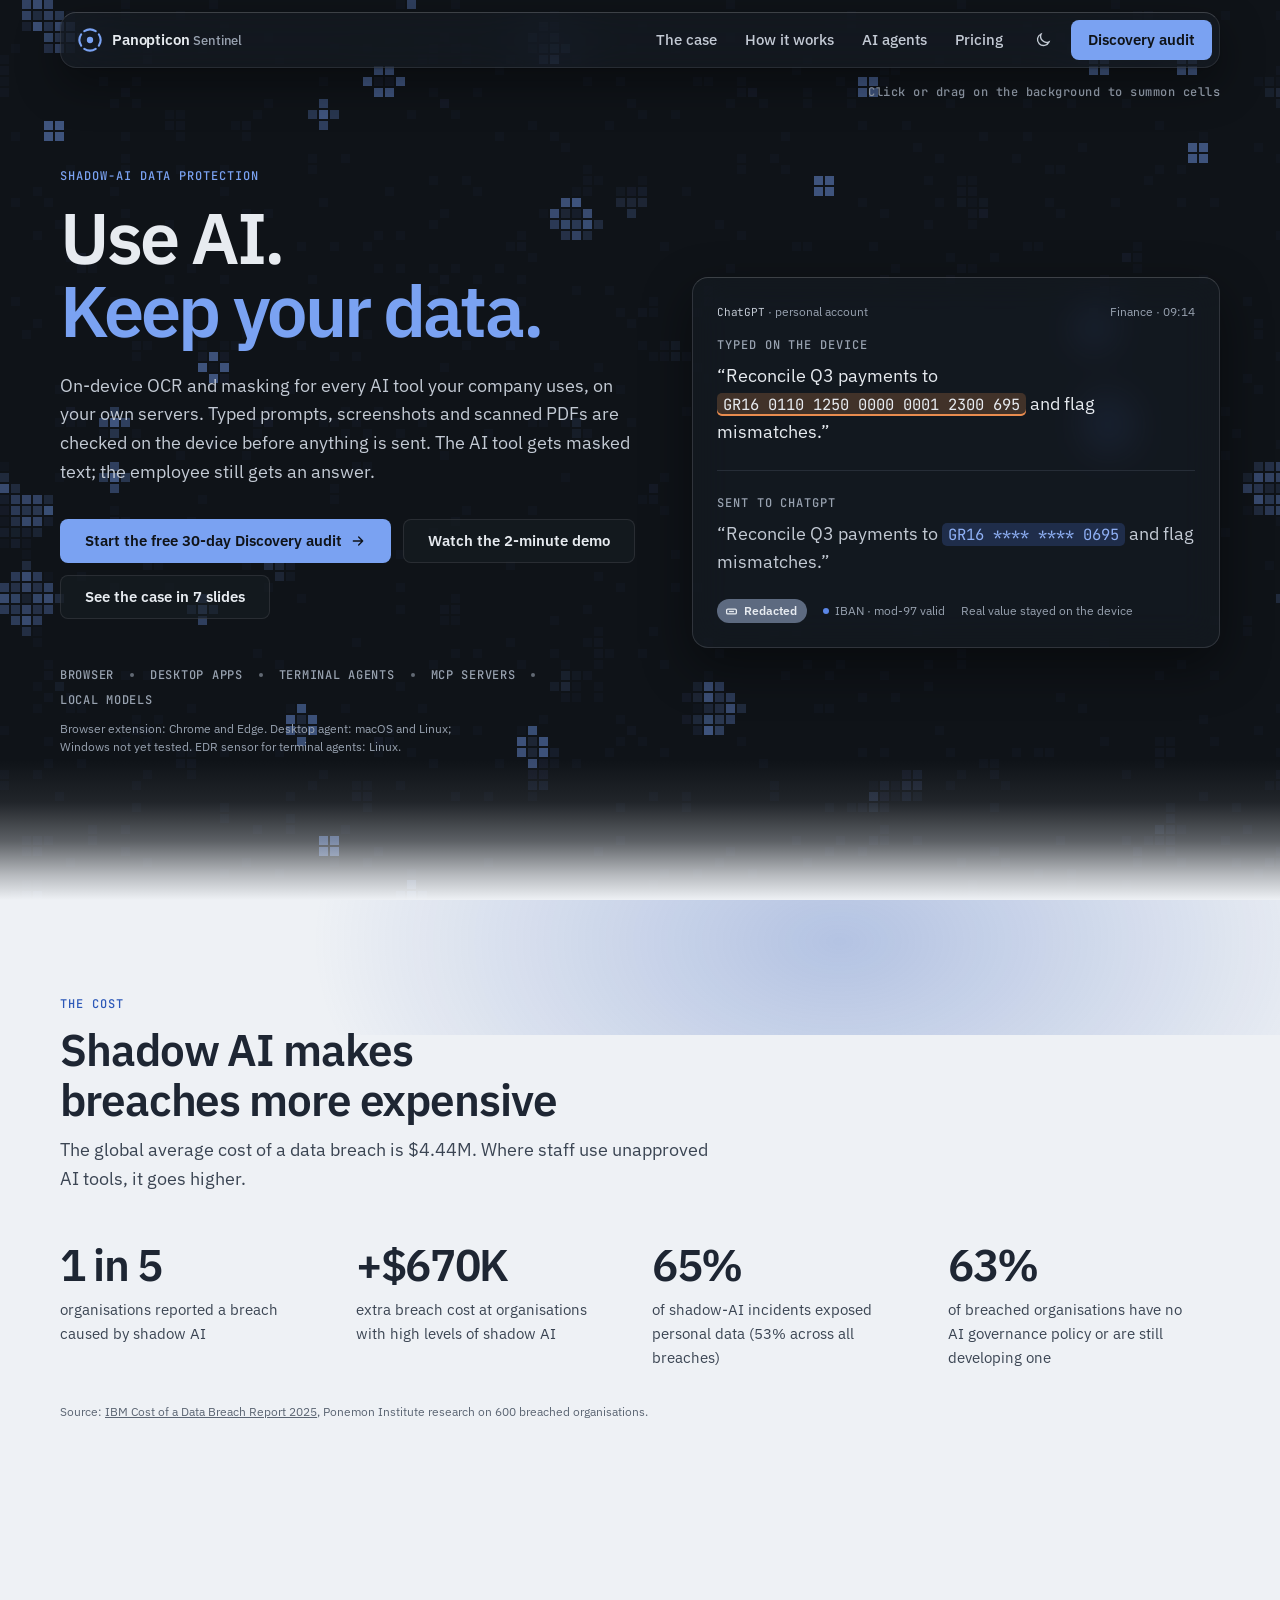
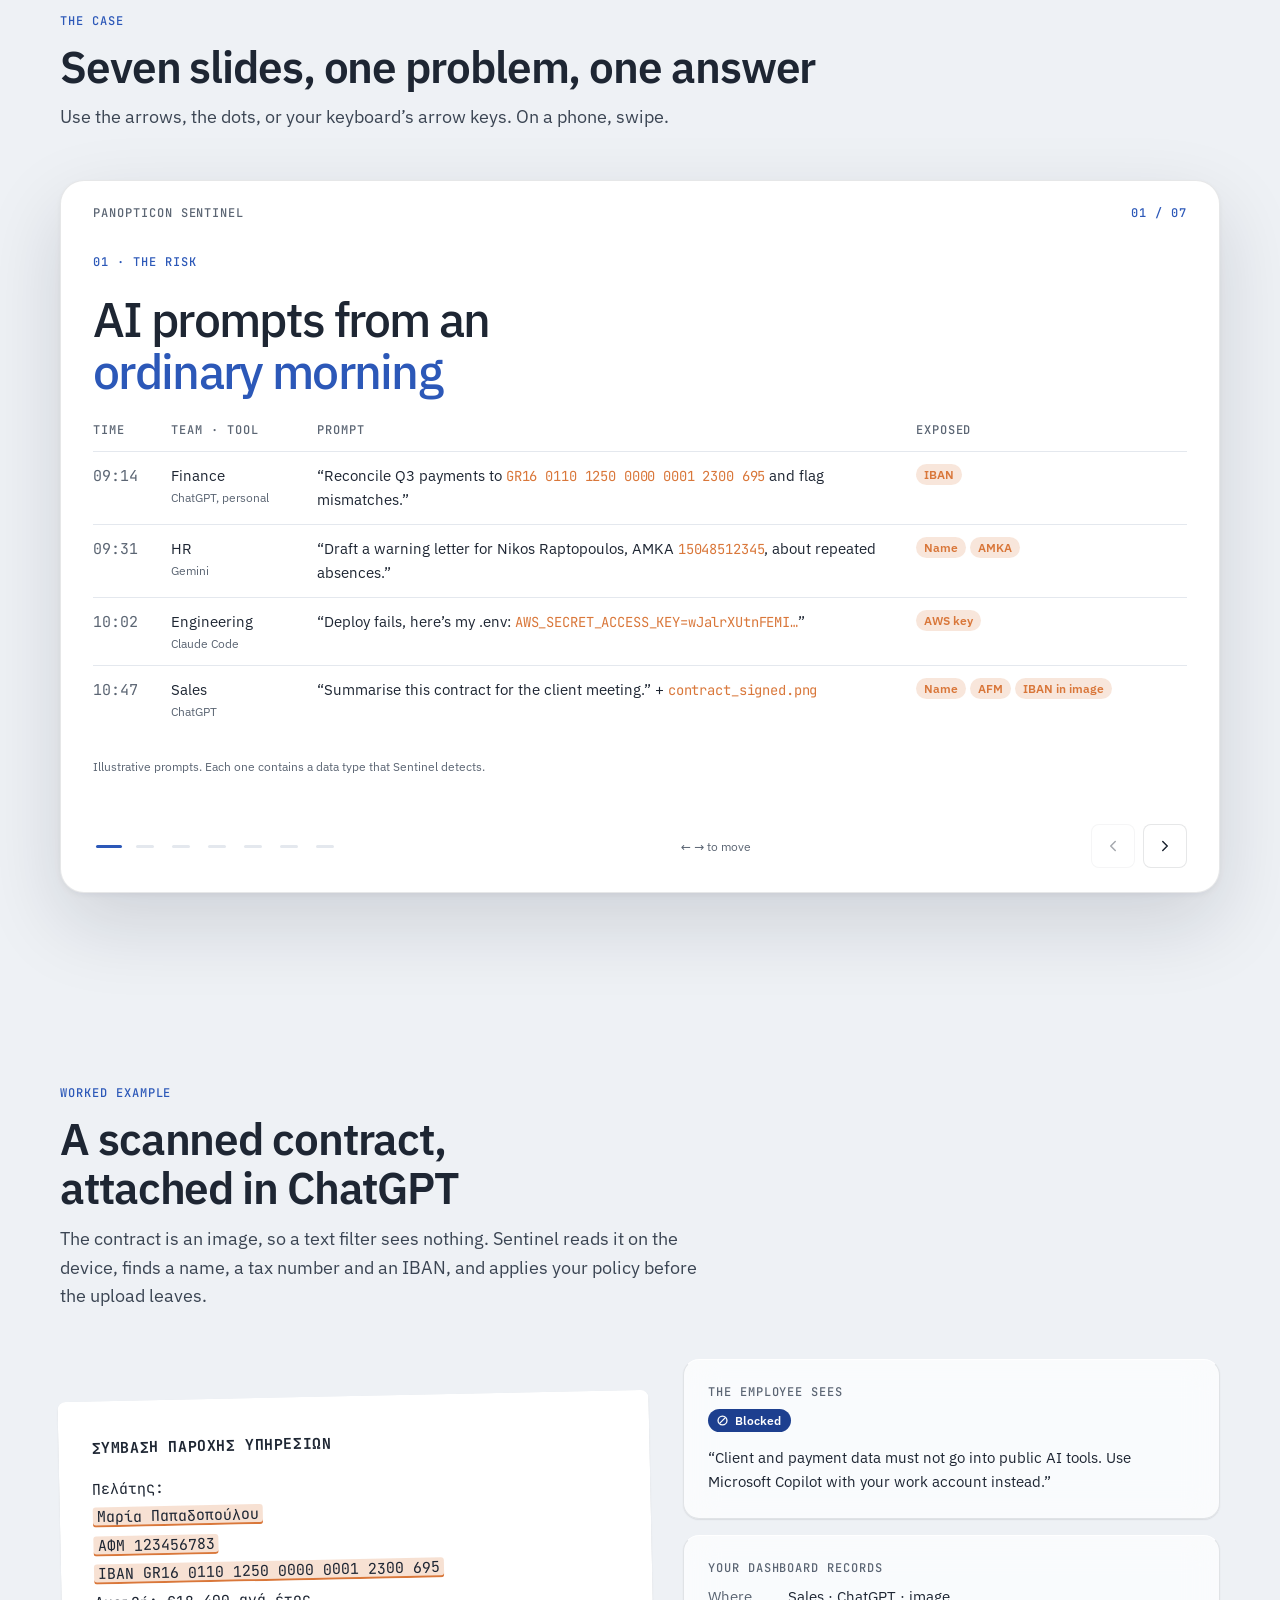
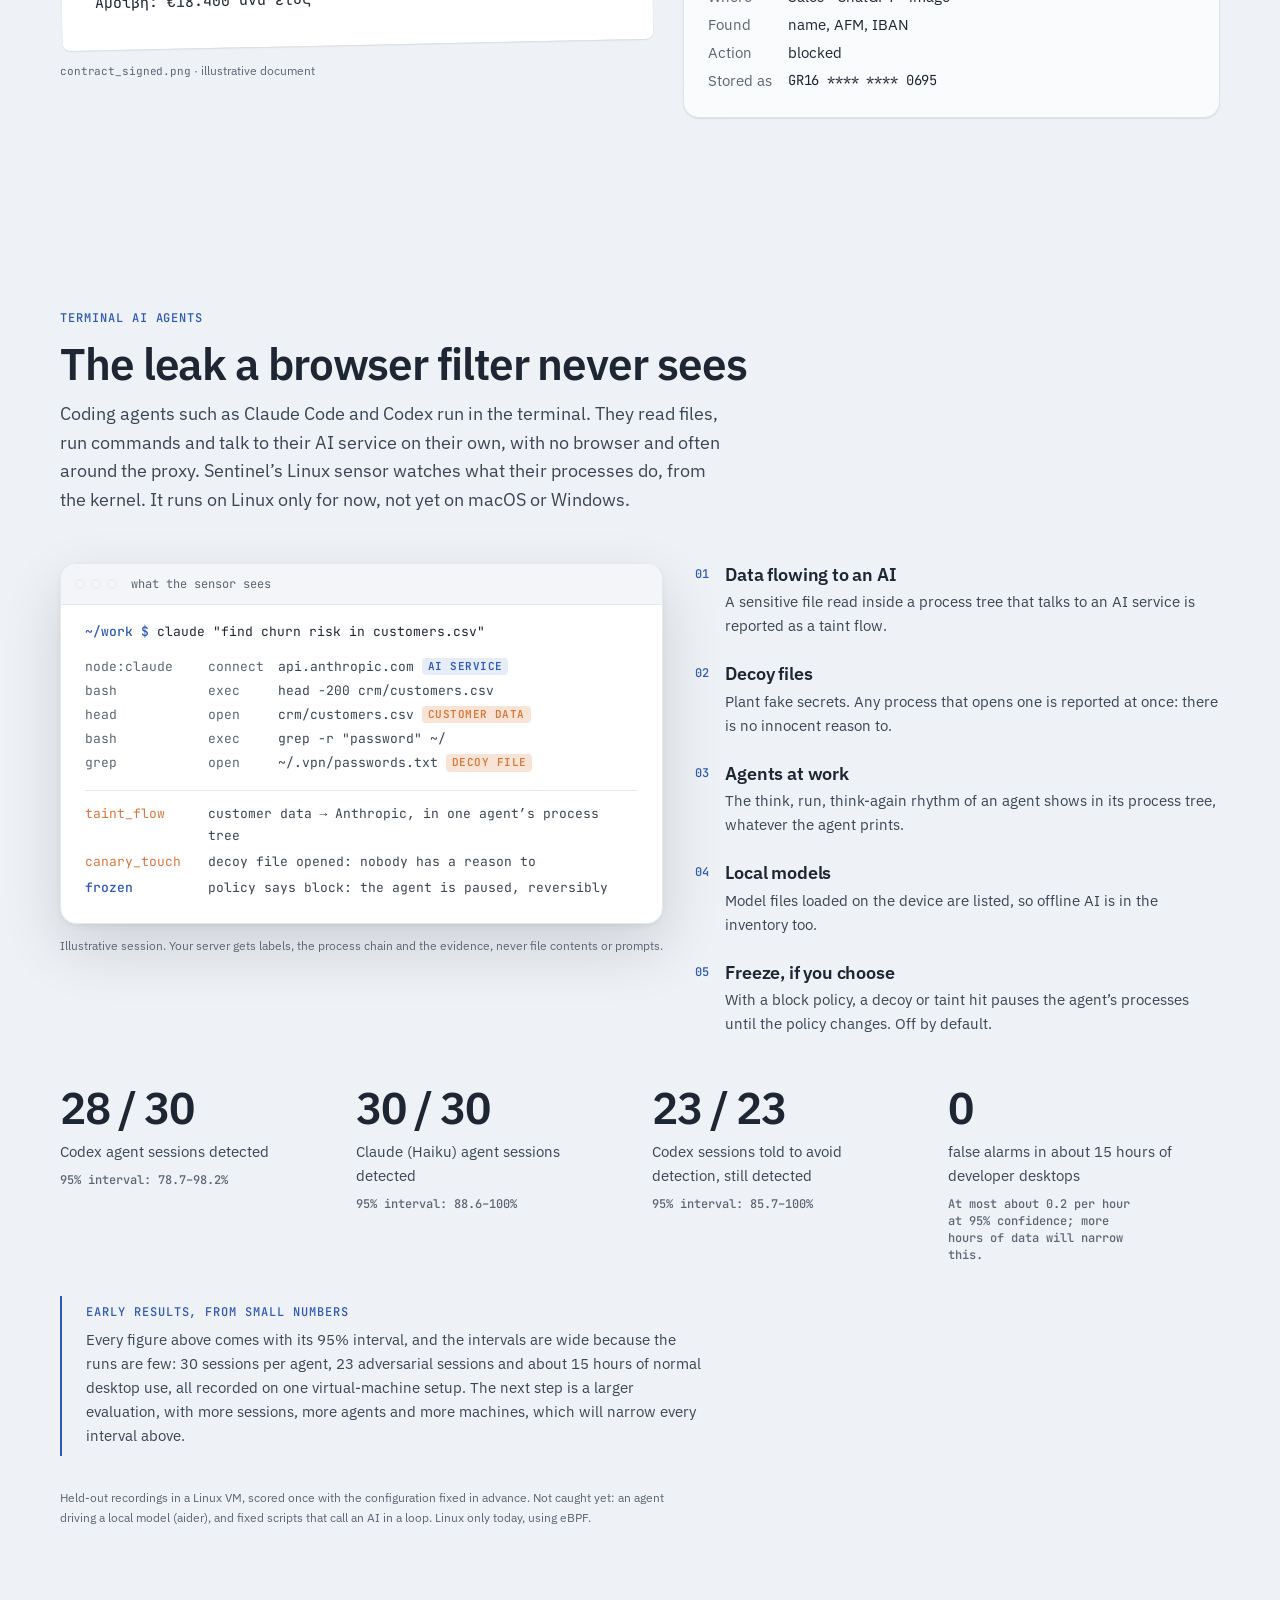
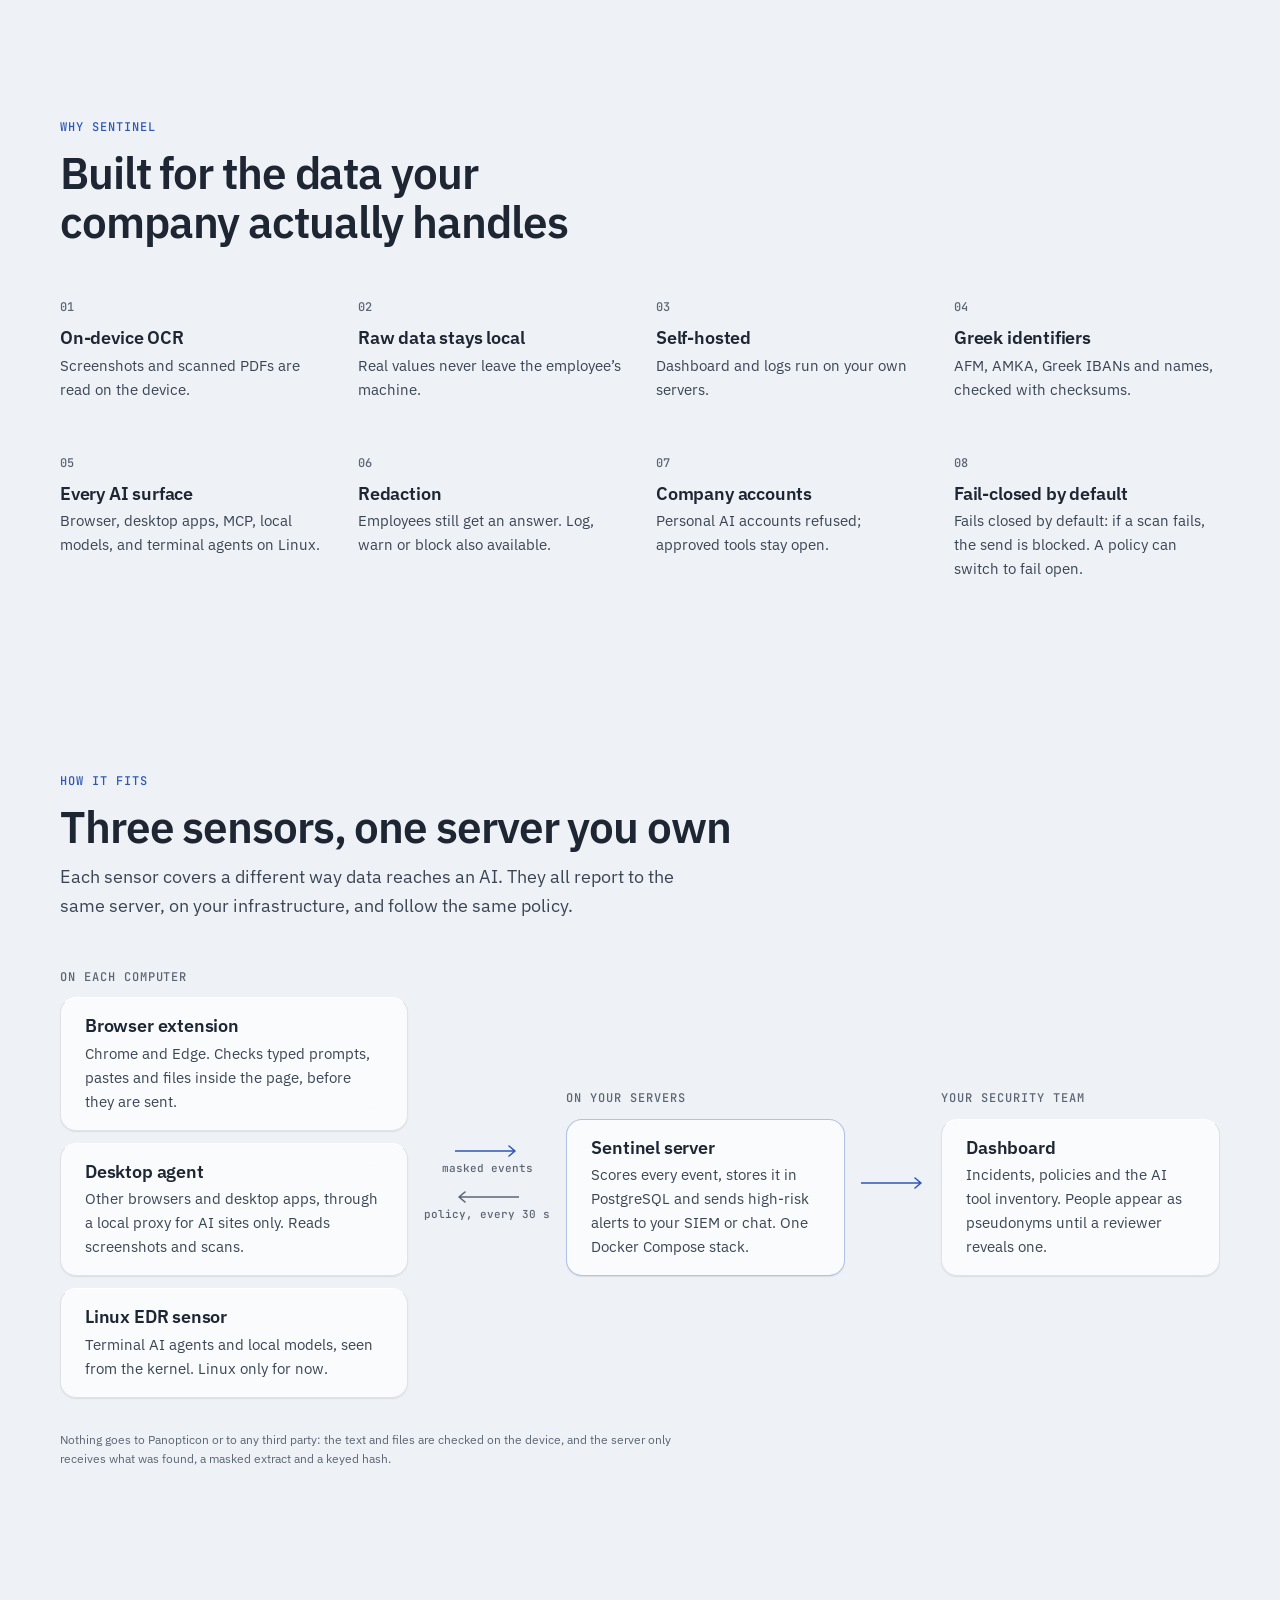
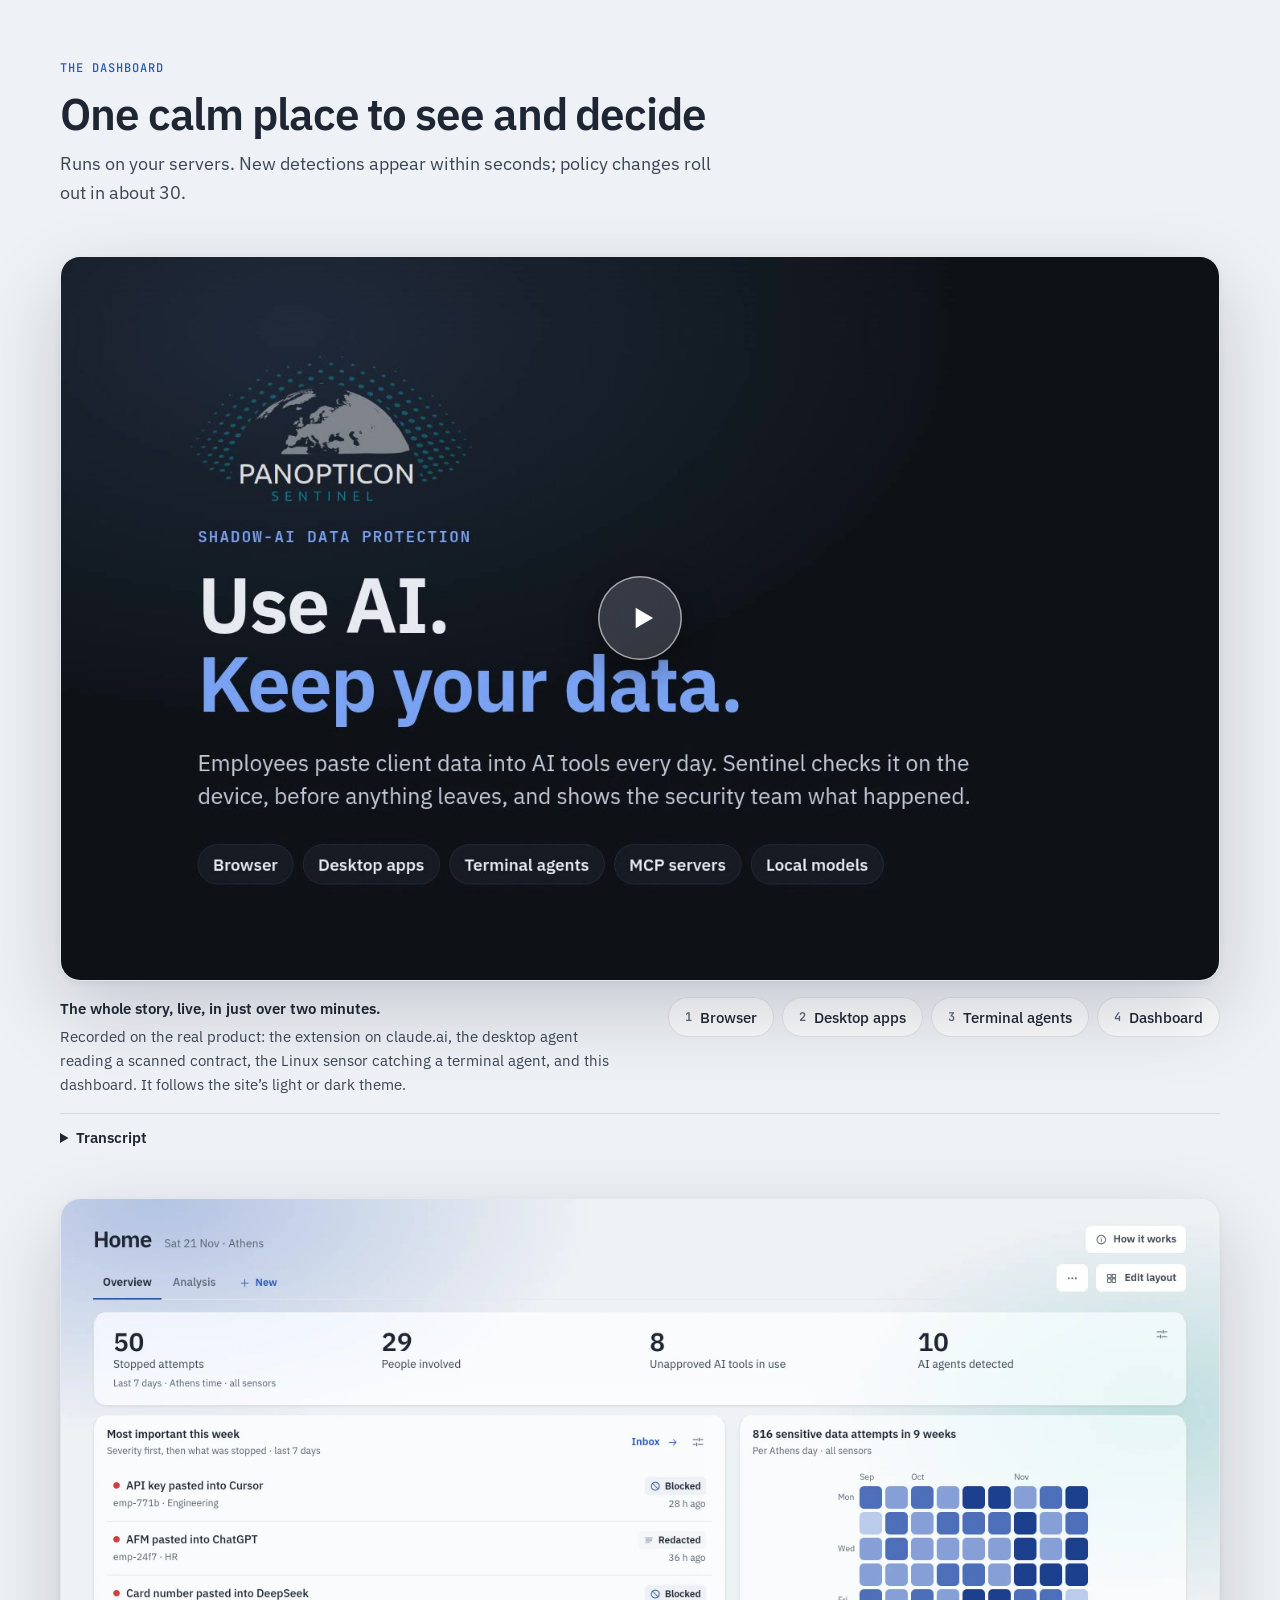
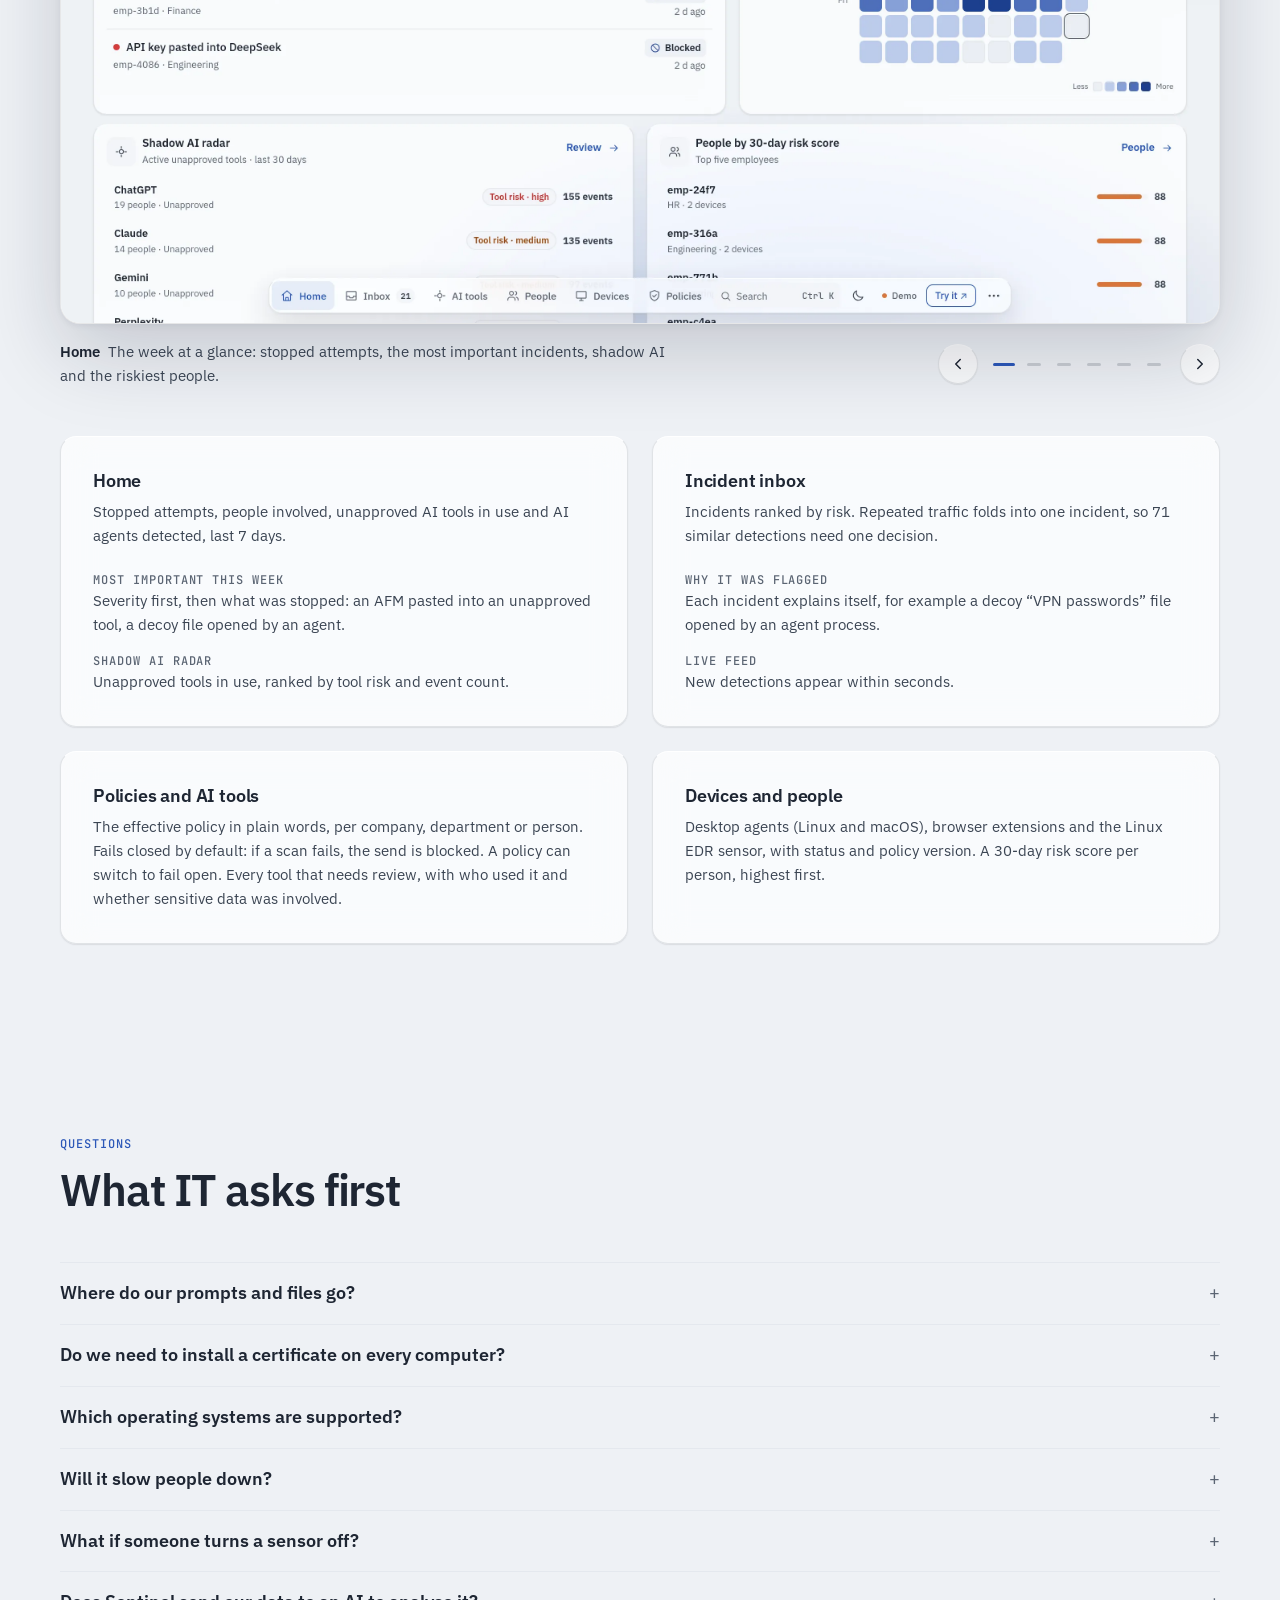
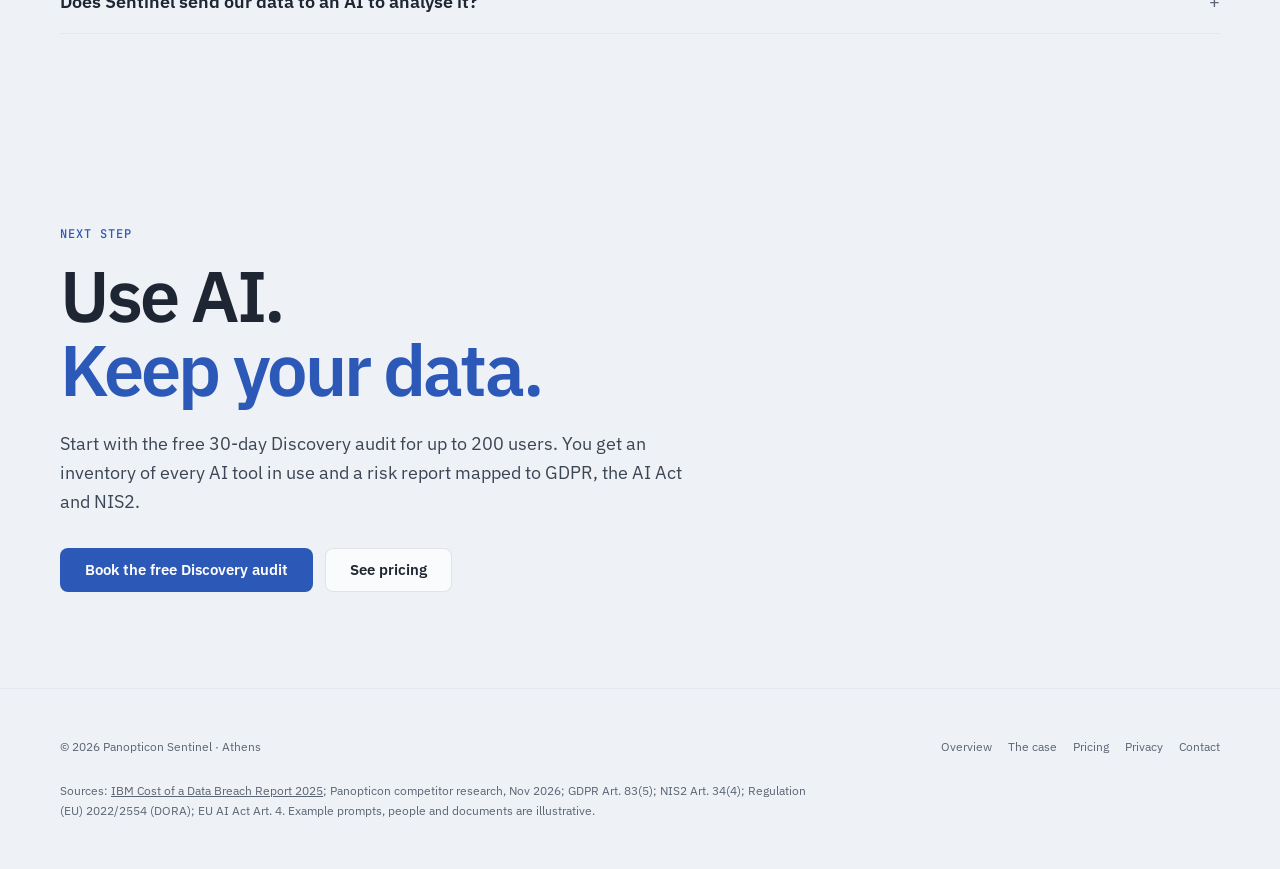
==== commit d65f26d6: "Small mark = the dashboard's 'cells' logo (ring of cells around the watchtower): favicon is the dash" ====
--- a/index.html
+++ b/index.html
@@ -15,7 +15,7 @@
   <link rel="icon" type="image/svg+xml" href="favicon.svg">
   <link rel="apple-touch-icon" href="assets/img/apple-touch-icon.png">
   <link rel="preload" href="assets/fonts/ibm-plex-sans-latin-wght-normal.woff2" as="font" type="font/woff2" crossorigin>
-  <link rel="stylesheet" href="assets/site.css?v=20261121s">
+  <link rel="stylesheet" href="assets/site.css?v=20261121t">
   <script>
     document.documentElement.classList.add('js');
     try {
@@ -30,7 +30,7 @@
 <div class="bar-wrap">
   <header class="bar wrap">
     <a class="brand" href="./" aria-label="Panopticon Sentinel, home">
-      <svg class="mark" viewBox="0 0 32 32" width="28" height="28" aria-hidden="true"><path class="mark-line" d="M2.5 16C7 8.6 11.3 6.5 16 6.5S25 8.6 29.5 16C25 23.4 20.7 25.5 16 25.5S7 23.4 2.5 16Z" fill="none" stroke-width="2.4" stroke-linejoin="round"/><path class="mark-dome" d="M9.6 19.2a6.4 6.4 0 0 1 12.8 0Z"/><circle class="mark-dots" cx="18.6" cy="14.6" r="1.25"/></svg>
+      <svg class="mark" viewBox="0 0 32 32" width="28" height="28" fill="none" aria-hidden="true"><path class="mark-ring" d="M26.06 9.46A12 12 0 0 1 26.06 22.54M22.54 26.06A12 12 0 0 1 9.46 26.06M5.94 22.54A12 12 0 0 1 5.94 9.46M9.46 5.94A12 12 0 0 1 22.54 5.94" stroke-width="2.4" stroke-linecap="round"/><path class="mark-tower" d="M12.4 16a3.6 3.6 0 1 0 7.2 0 3.6 3.6 0 1 0 -7.2 0Z"/></svg>
       <span>Panopticon <small>Sentinel</small></span>
     </a>
     <nav aria-label="Main">
@@ -591,6 +591,6 @@
   </div>
 </footer>
 
-<script src="assets/site.js?v=20261121s" defer></script>
+<script src="assets/site.js?v=20261121t" defer></script>
 </body>
 </html>
--- a/assets/site.css
+++ b/assets/site.css
@@ -197,6 +197,9 @@
 .mark-dots { fill: var(--brand-teal); }
 .mark-dome { fill: var(--brand-dome); }
 .mark-line { stroke: var(--brand-teal); }
+/* Small mark = the dashboard's "cells" logo (ring of cells around the watchtower), in the accent colour */
+.mark-ring { stroke: var(--accent); }
+.mark-tower { fill: var(--accent); }
 .mark-sea { fill: var(--brand-dome); opacity: .22; } /* the globe's ocean: drawn as black in the original logo */
 .dark .mark-sea { opacity: .16; }
 .brand small { font-weight: 500; color: var(--ink-3); }
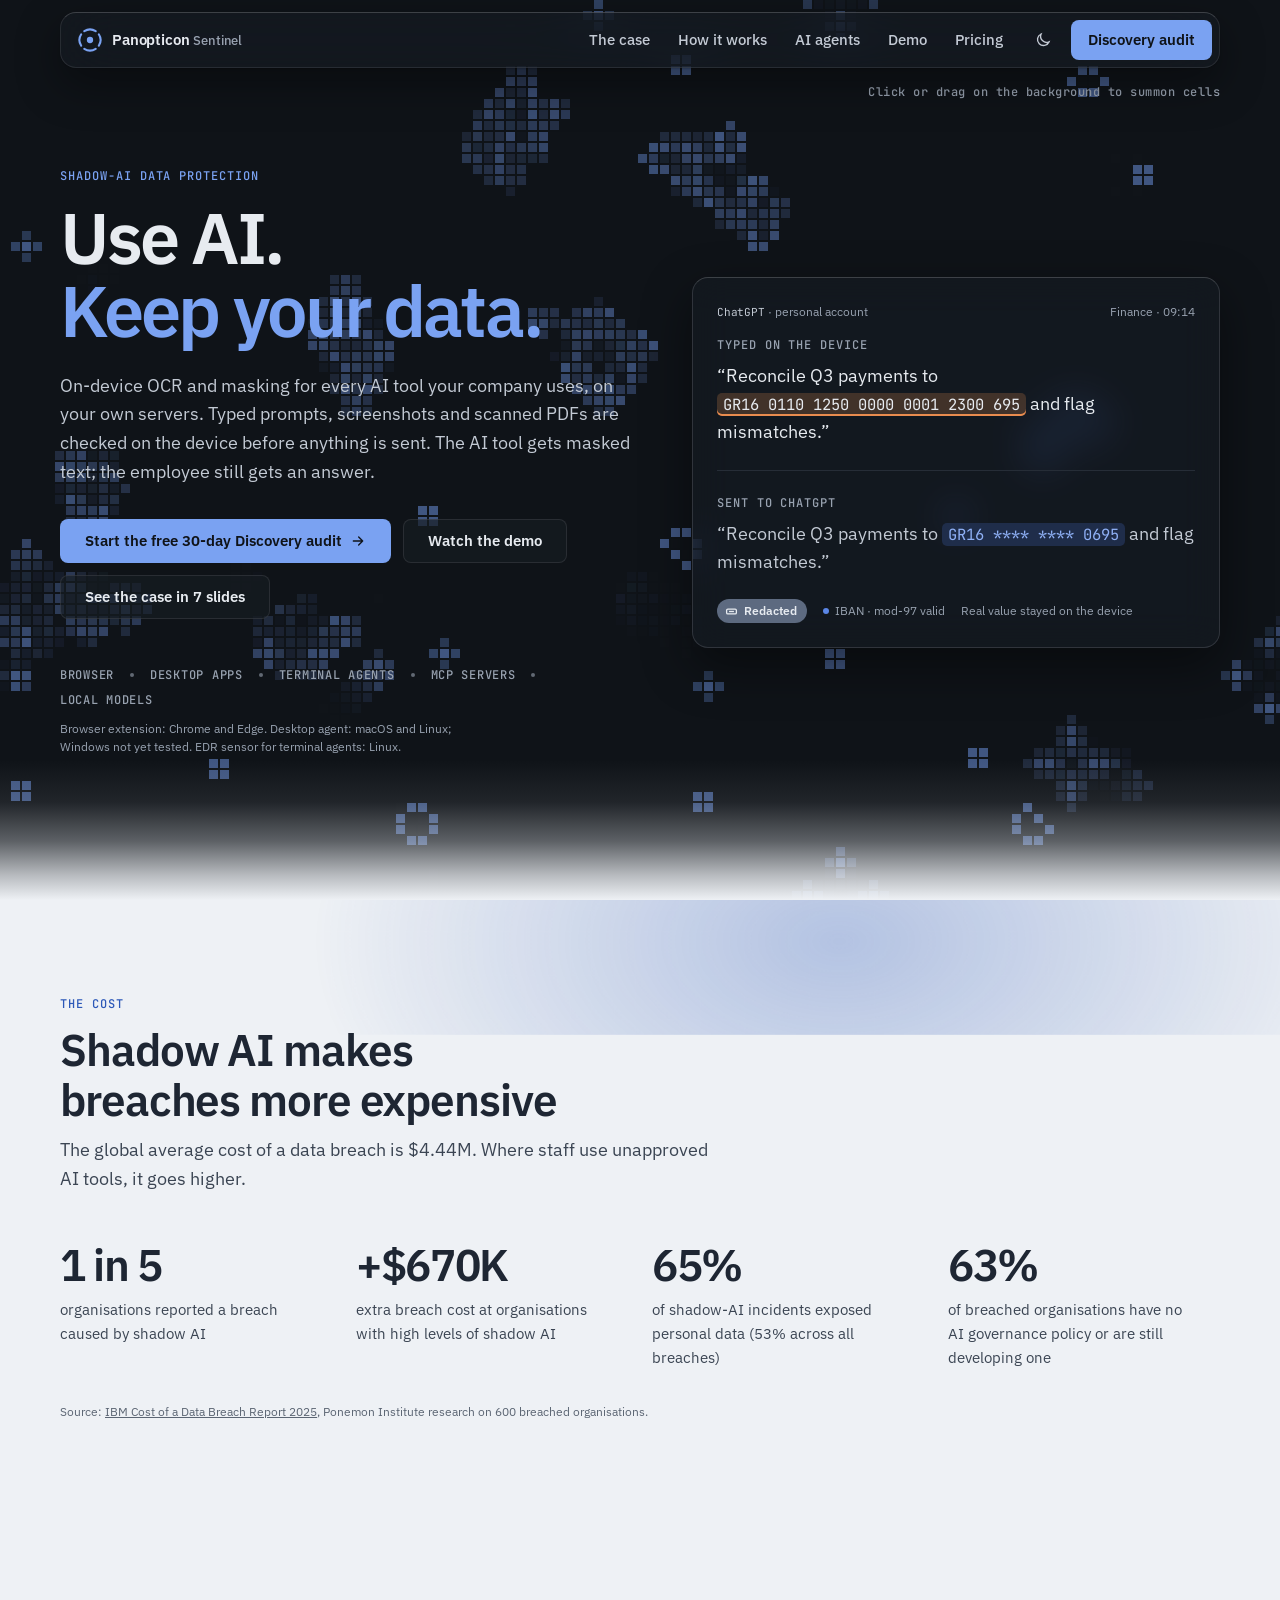
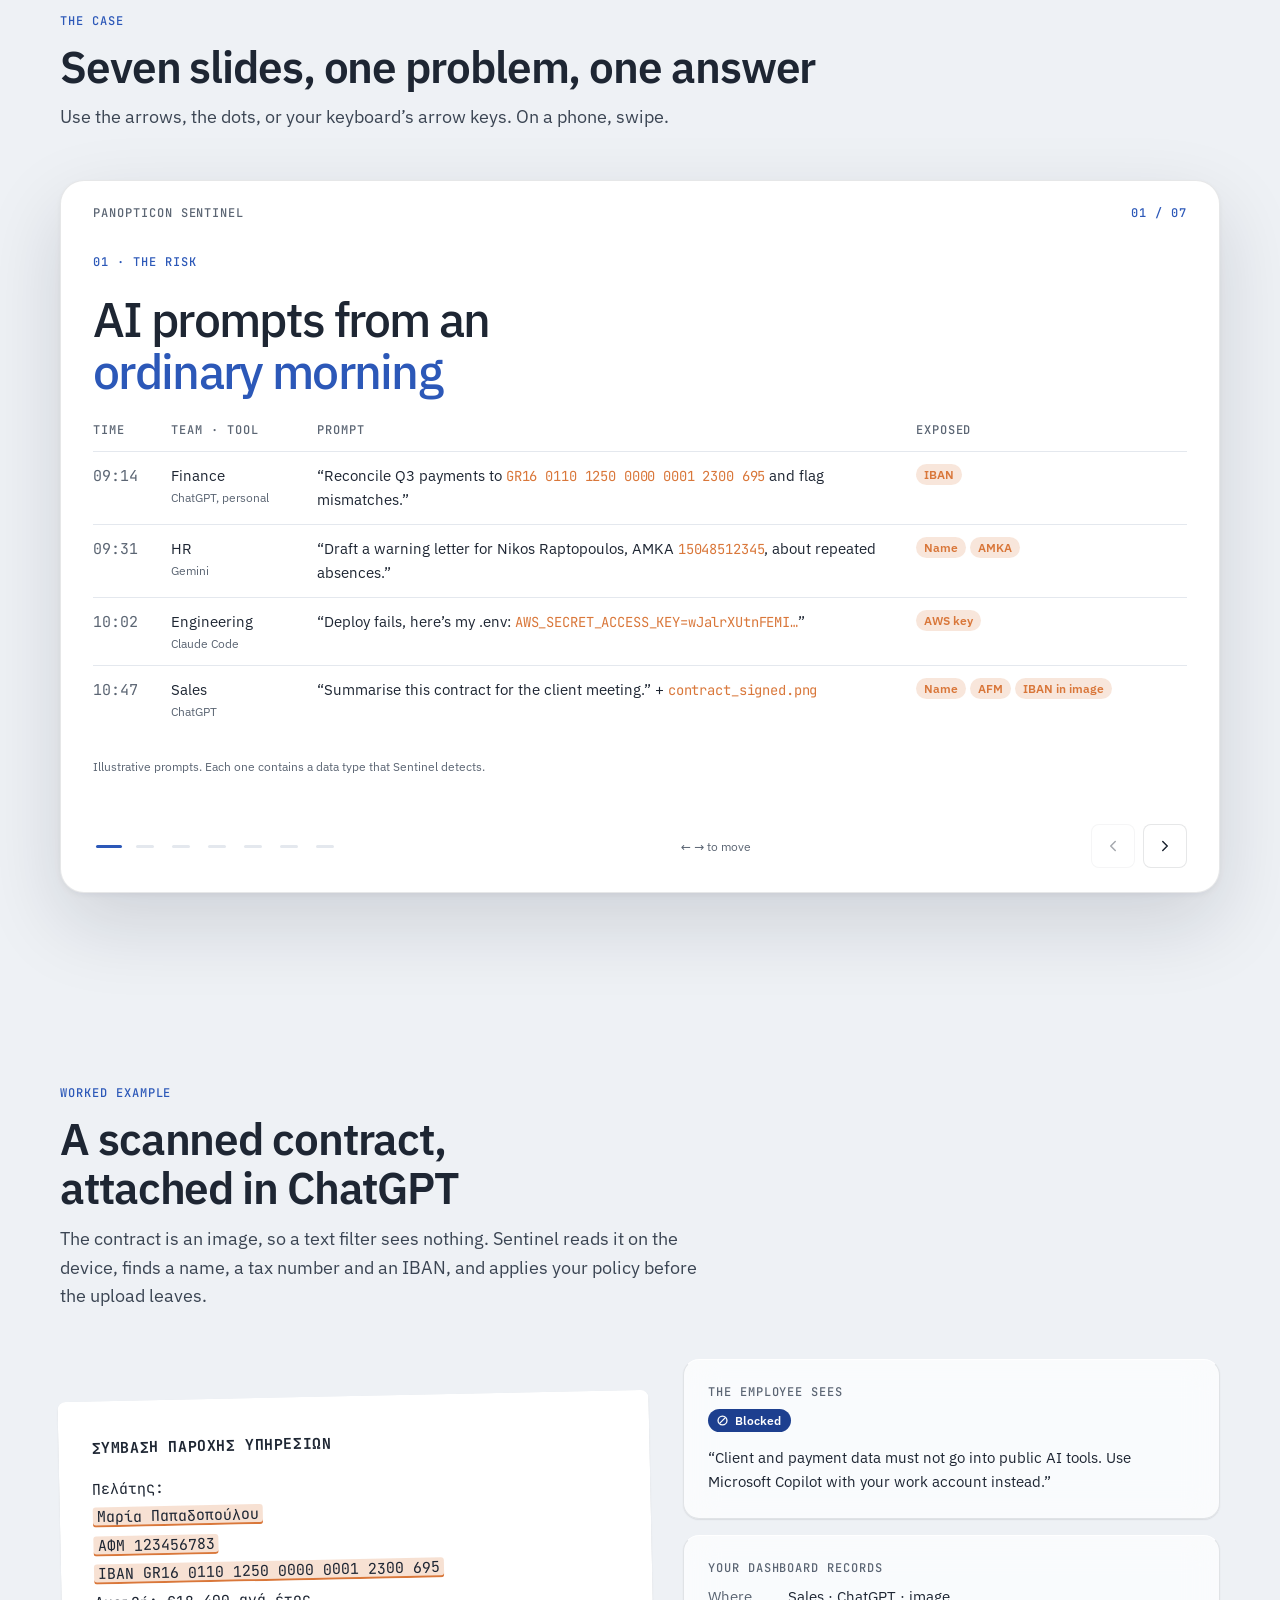
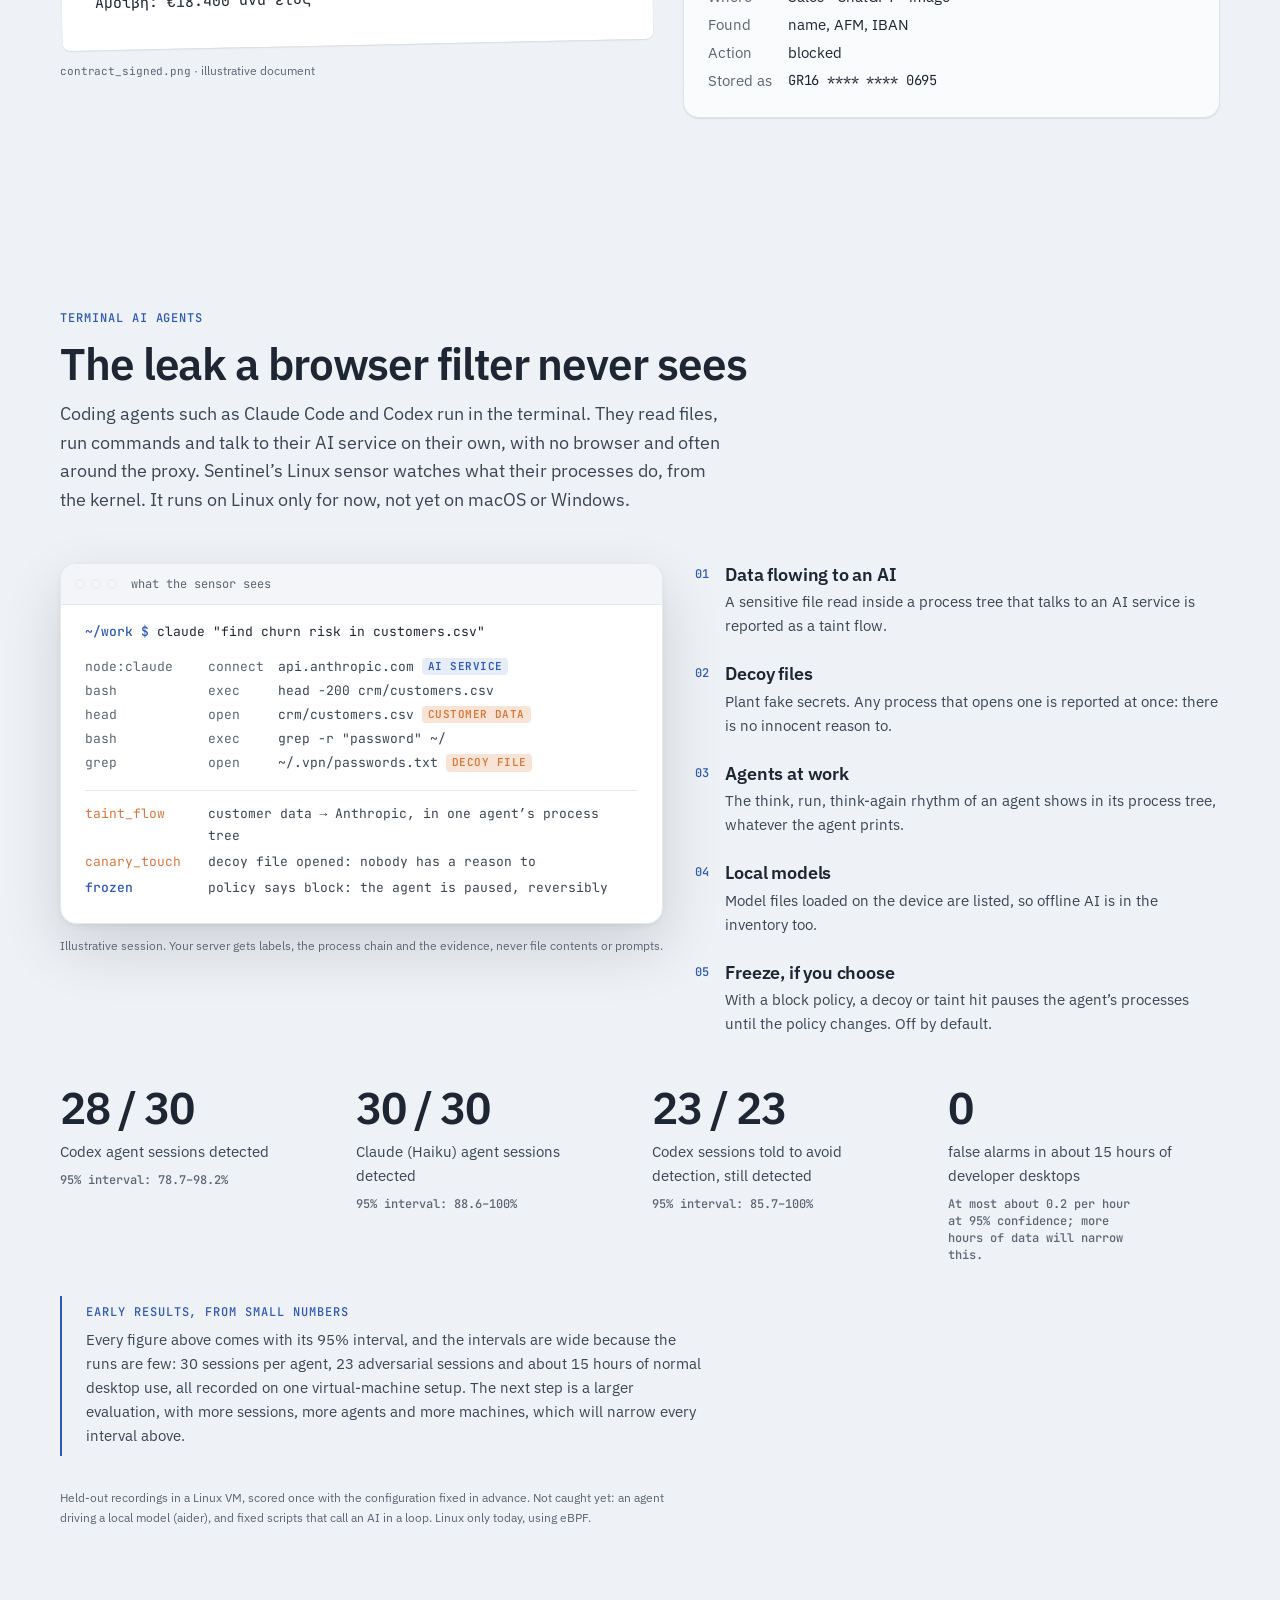
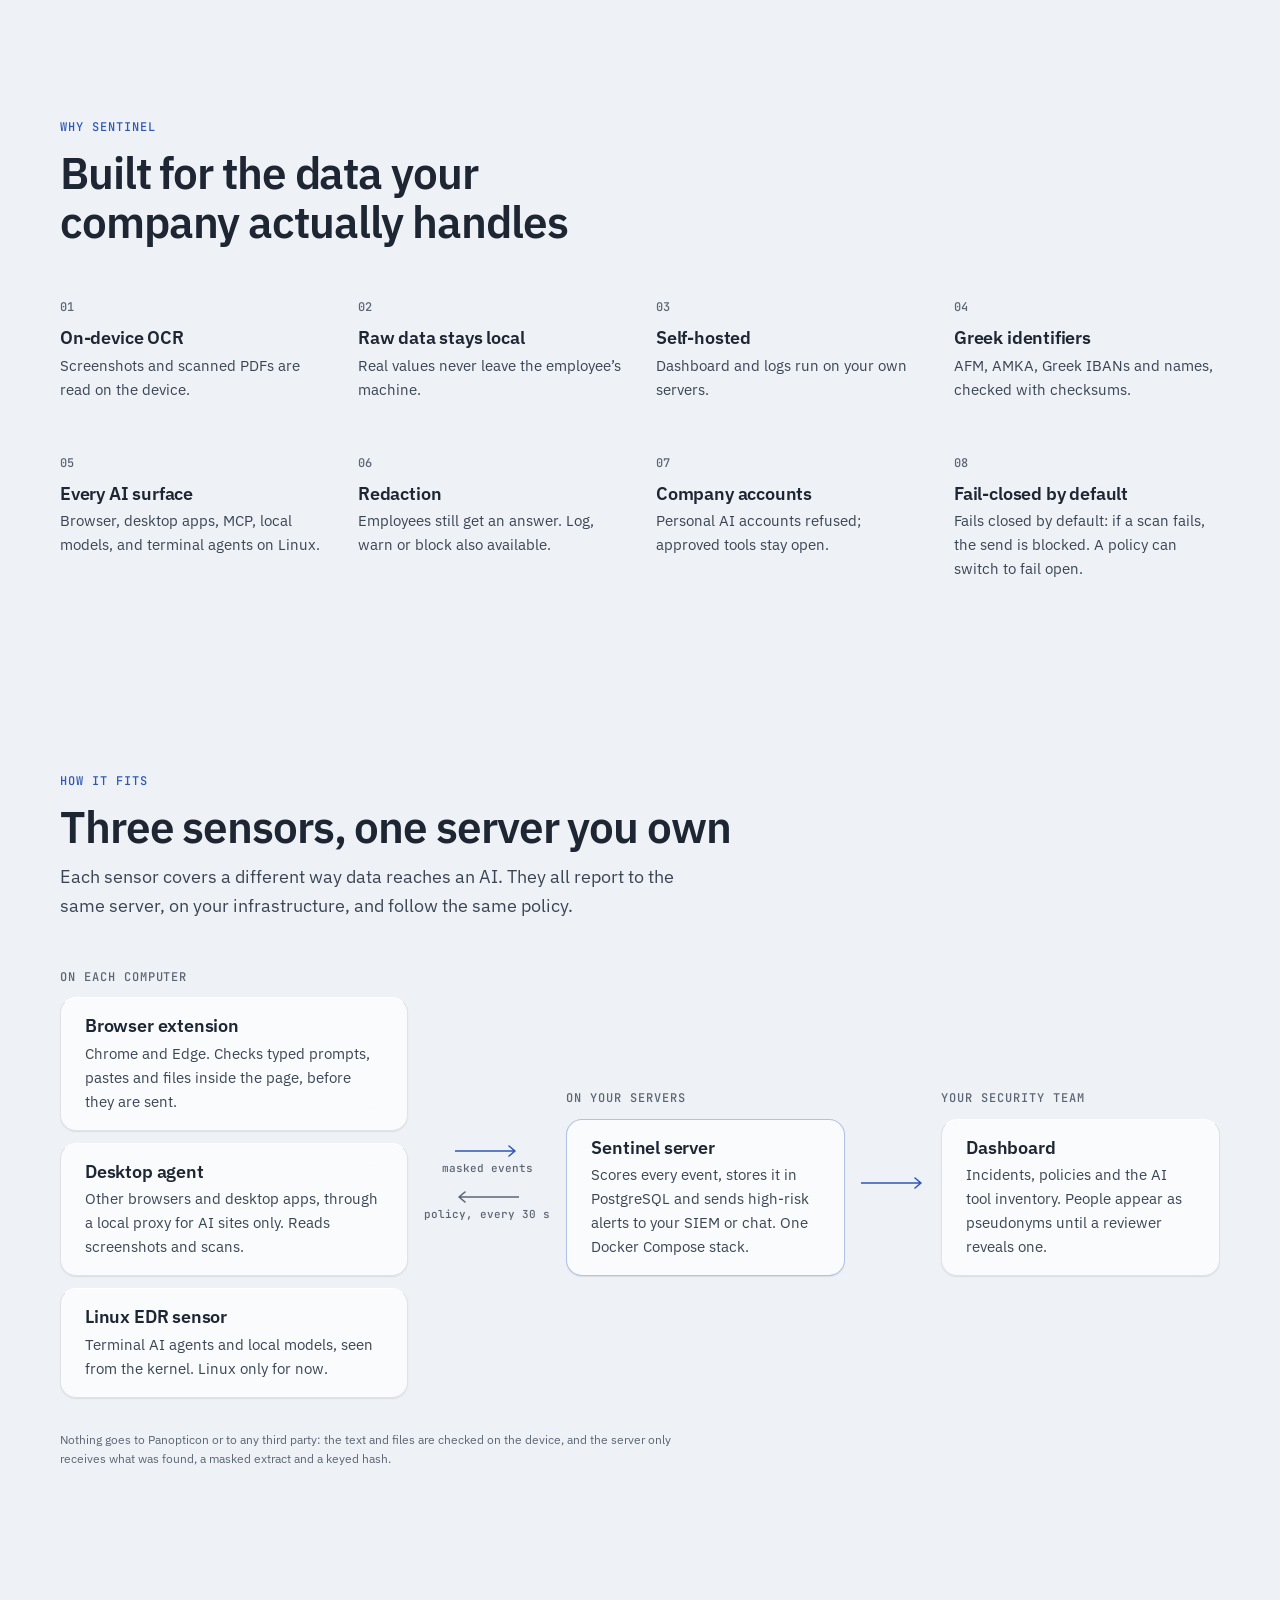
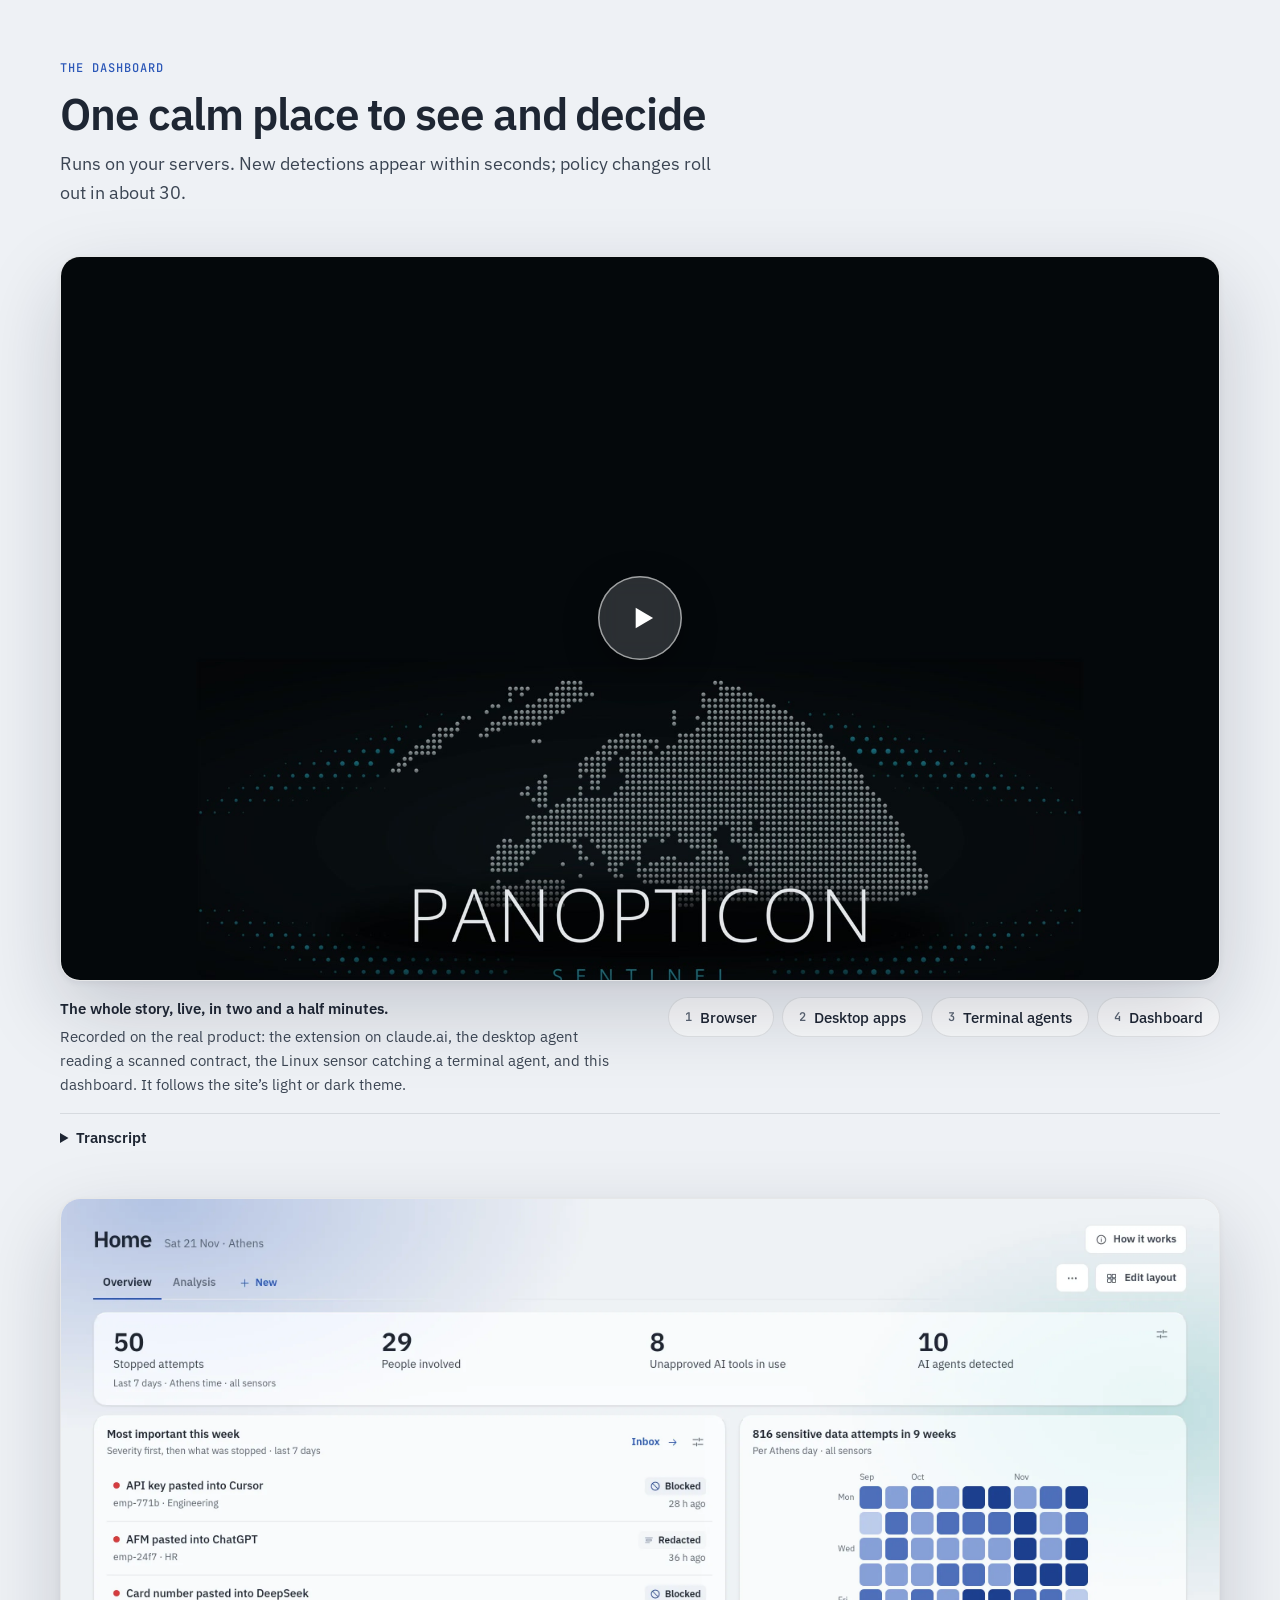
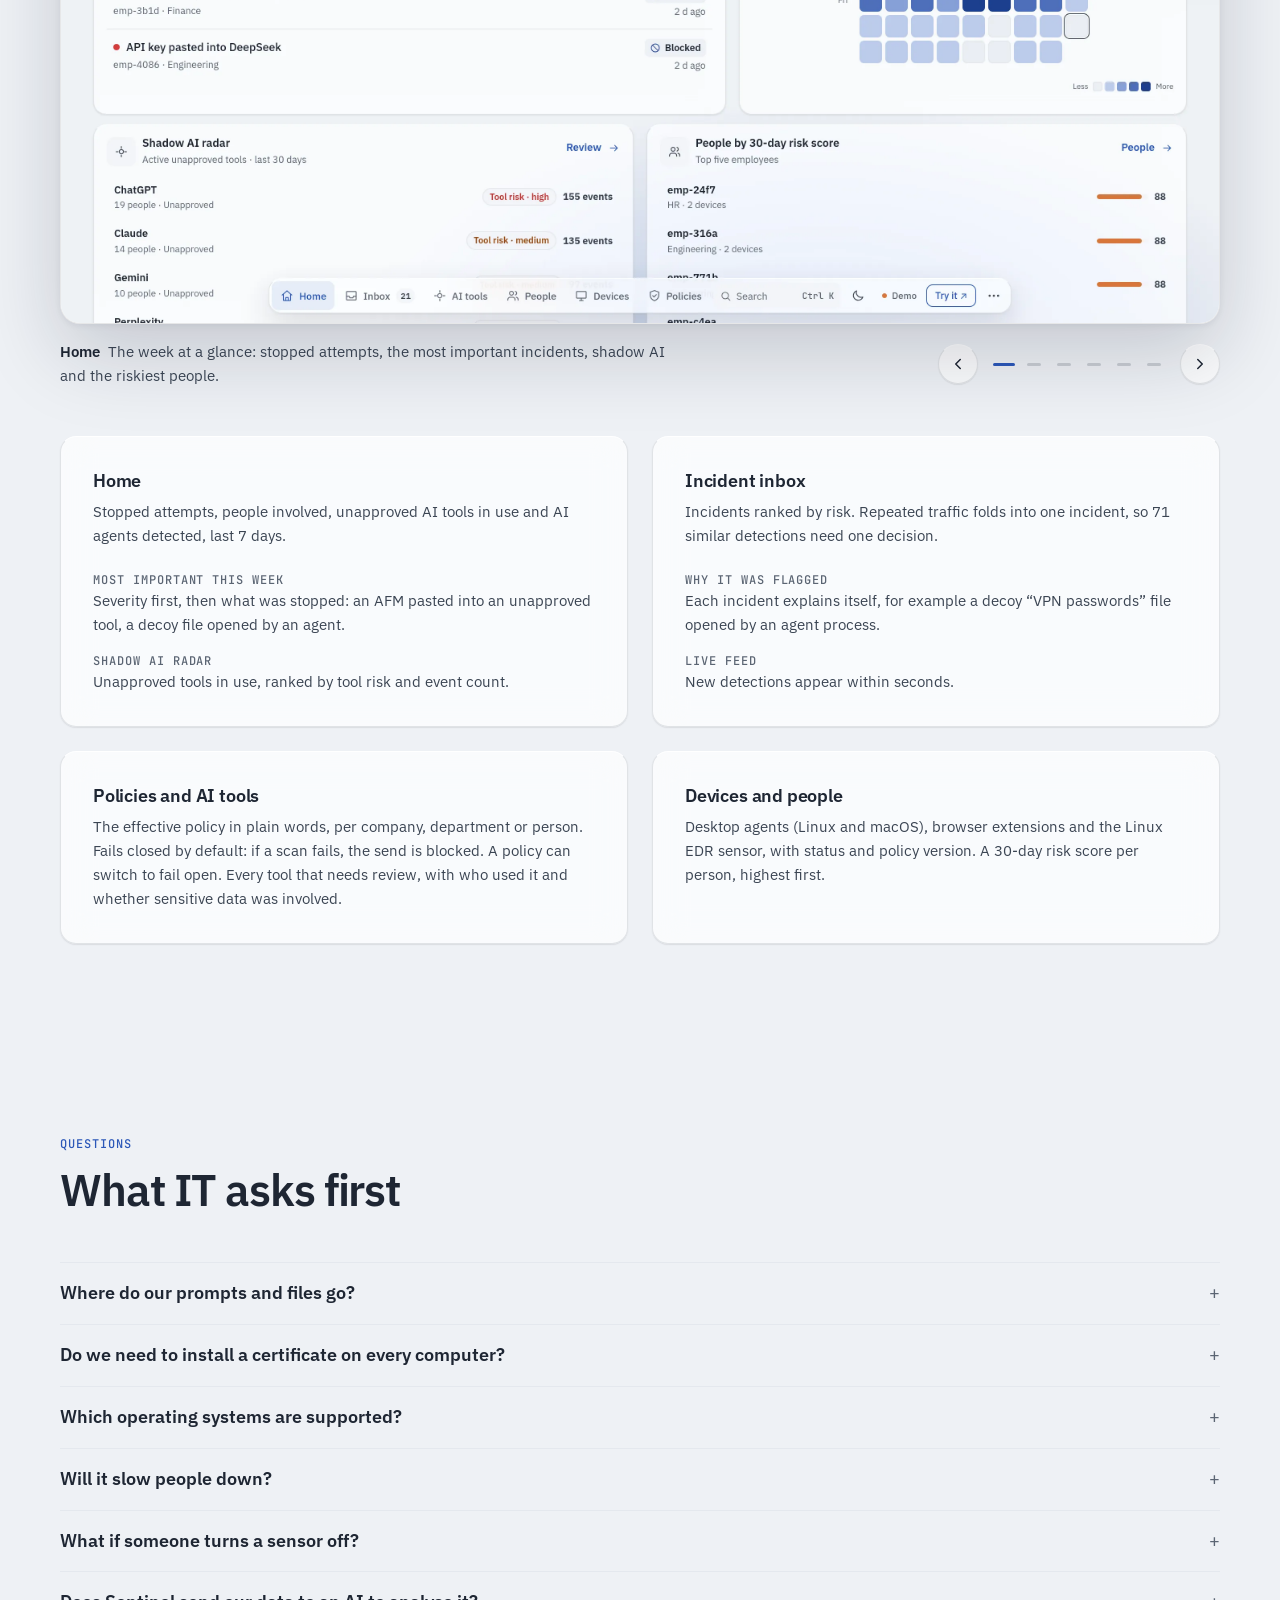
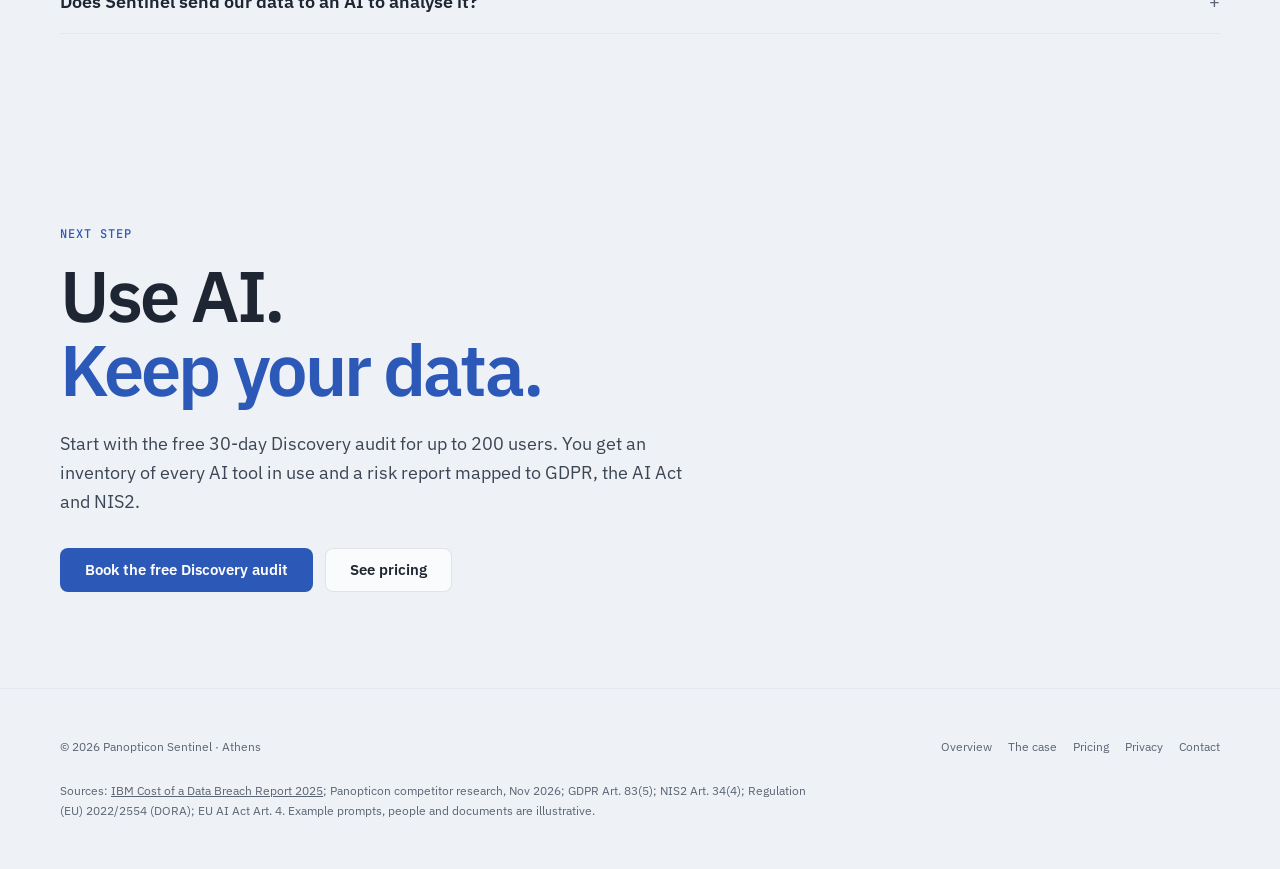
==== commit 3e27d897: "Demo video re-recorded at 2x density (captured as 2880x1800 frames, published 1920x1200 at 30 fps, m" ====
--- a/index.html
+++ b/index.html
@@ -15,7 +15,7 @@
   <link rel="icon" type="image/svg+xml" href="favicon.svg">
   <link rel="apple-touch-icon" href="assets/img/apple-touch-icon.png">
   <link rel="preload" href="assets/fonts/ibm-plex-sans-latin-wght-normal.woff2" as="font" type="font/woff2" crossorigin>
-  <link rel="stylesheet" href="assets/site.css?v=20261121t">
+  <link rel="stylesheet" href="assets/site.css?v=20261121u">
   <script>
     document.documentElement.classList.add('js');
     try {
@@ -38,6 +38,7 @@
         <li class="hide-sm"><a href="#story">The case</a></li>
         <li class="hide-sm"><a href="#how">How it works</a></li>
         <li class="hide-sm"><a href="#agents">AI agents</a></li>
+        <li><a href="#film" data-play-film>Demo</a></li>
         <li><a href="pricing.html">Pricing</a></li>
       </ul>
     </nav>
@@ -63,7 +64,7 @@
         <div class="actions">
           <a class="btn btn-primary" href="pricing.html#audit">Start the free 30-day Discovery audit
             <svg viewBox="0 0 24 24" fill="none" stroke="currentColor" stroke-width="2" stroke-linecap="round" stroke-linejoin="round" aria-hidden="true"><path d="M5 12h14M13 6l6 6-6 6"/></svg></a>
-          <a class="btn" href="#film" data-play-film>Watch the 2-minute demo</a>
+          <a class="btn" href="#film" data-play-film>Watch the demo</a>
           <a class="btn" href="#story">See the case in 7 slides</a>
         </div>
         <ul class="surfaces" aria-label="Covered surfaces">
@@ -399,12 +400,12 @@
         <!-- One silent recording per theme, frame for frame the same, plus one music track that keeps
              time. A theme switch crossfades the pictures; the sound is never touched (site.js, "demo video"). -->
         <div class="film-frame" data-film-frame>
-          <video class="film-v" data-film-theme="light" playsinline muted preload="none" width="1440" height="900"
+          <video class="film-v" data-film-theme="light" playsinline muted preload="none" width="1920" height="1200"
             poster="assets/video/sentinel-demo-light-poster.jpg" aria-hidden="true" tabindex="-1">
             <source src="assets/video/sentinel-demo-light.webm" type="video/webm">
             <source src="assets/video/sentinel-demo-light.mp4" type="video/mp4">
           </video>
-          <video class="film-v" data-film-theme="dark" playsinline muted preload="none" width="1440" height="900"
+          <video class="film-v" data-film-theme="dark" playsinline muted preload="none" width="1920" height="1200"
             poster="assets/video/sentinel-demo-dark-poster.jpg" aria-hidden="true" tabindex="-1">
             <source src="assets/video/sentinel-demo-dark.webm" type="video/webm">
             <source src="assets/video/sentinel-demo-dark.mp4" type="video/mp4">
@@ -416,49 +417,50 @@
           <button type="button" class="film-big" data-film-toggle aria-label="Play the demo video"><svg viewBox="0 0 24 24" aria-hidden="true"><path d="M8 5.5v13l11-6.5z" fill="currentColor"/></svg></button>
           <div class="film-ui" role="group" aria-label="Video controls">
             <button type="button" class="film-btn" data-film-toggle aria-label="Play"><svg viewBox="0 0 24 24" aria-hidden="true"><path d="M8 5.5v13l11-6.5z" fill="currentColor"/></svg><svg viewBox="0 0 24 24" aria-hidden="true"><path d="M7 5h3.5v14H7zM13.5 5H17v14h-3.5z" fill="currentColor"/></svg></button>
-            <span class="film-time" data-film-time>0:00 / 2:12</span>
-            <input class="film-seek" type="range" min="0" max="132.4" step="0.1" value="0" data-film-seek aria-label="Position in the video">
+            <span class="film-time" data-film-time>0:00 / 2:31</span>
+            <input class="film-seek" type="range" min="0" max="151.0" step="0.1" value="0" data-film-seek aria-label="Position in the video">
             <button type="button" class="film-btn film-mute" data-film-mute aria-label="Mute"><svg viewBox="0 0 24 24" fill="none" stroke="currentColor" stroke-width="2" stroke-linecap="round" stroke-linejoin="round" aria-hidden="true"><path d="M11 5 6 9H3v6h3l5 4z"/><path class="wave" d="M15.5 8.5a5 5 0 0 1 0 7M18.5 5.5a9 9 0 0 1 0 13"/><path class="cross" d="m16 9 5 6m0-6-5 6"/></svg></button>
             <button type="button" class="film-btn" data-film-fs aria-label="Full screen"><svg viewBox="0 0 24 24" fill="none" stroke="currentColor" stroke-width="2" stroke-linecap="round" stroke-linejoin="round" aria-hidden="true"><path d="M4 9V4h5M20 9V4h-5M4 15v5h5M20 15v5h-5"/></svg></button>
           </div>
         </div>
         <figcaption class="film-foot">
-          <p class="film-cap"><b id="film-title">The whole story, live, in just over two minutes.</b>
+          <p class="film-cap"><b id="film-title">The whole story, live, in two and a half minutes.</b>
             <span id="film-desc">Recorded on the real product: the extension on claude.ai, the desktop agent reading a scanned contract, the Linux sensor catching a terminal agent, and this dashboard. It follows the site’s light or dark theme.</span></p>
           <ol class="film-chapters" aria-label="Jump to a part of the video">
-            <li><button type="button" data-seek="6.5"><span>1</span>Browser</button></li>
+            <li><button type="button" data-seek="6.4"><span>1</span>Browser</button></li>
             <li><button type="button" data-seek="34.6"><span>2</span>Desktop apps</button></li>
-            <li><button type="button" data-seek="52.5"><span>3</span>Terminal agents</button></li>
-            <li><button type="button" data-seek="74.4"><span>4</span>Dashboard</button></li>
+            <li><button type="button" data-seek="53.0"><span>3</span>Terminal agents</button></li>
+            <li><button type="button" data-seek="75.0"><span>4</span>Dashboard</button></li>
           </ol>
         </figcaption>
         <details class="film-transcript">
           <summary>Transcript</summary>
           <ol>
               <li><button type="button" data-t="0.3" aria-label="Play from 0:00">0:00</button><p><b>Use AI. Keep your data.</b> <span class="muted">Shadow-AI data protection.</span> Employees paste client data into AI tools every day. Sentinel checks it on the device, before anything leaves, and shows the security team what happened.</p></li>
-              <li><button type="button" data-t="6.8" aria-label="Play from 0:06">0:06</button><p><b>A client IBAN, pasted into claude.ai</b> <span class="muted">1 / 4 · Browser.</span> The browser extension reads the prompt in the page, before it is sent, and applies the company policy.</p></li>
-              <li><button type="button" data-t="11.0" aria-label="Play from 0:11">0:11</button><p>Someone in Sales pastes a client IBAN into claude.ai</p></li>
-              <li><button type="button" data-t="15.6" aria-label="Play from 0:15">0:15</button><p>The extension checks it in the page, before anything is sent. Policy for Sales: Redact</p></li>
-              <li><button type="button" data-t="19.8" aria-label="Play from 0:19">0:19</button><p>The IBAN is masked in place. Only GR16 … 695 is left</p></li>
-              <li><button type="button" data-t="23.7" aria-label="Play from 0:23">0:23</button><p>Claude gets masked text, and the employee still gets an answer</p></li>
+              <li><button type="button" data-t="6.7" aria-label="Play from 0:06">0:06</button><p><b>A client IBAN, pasted into claude.ai</b> <span class="muted">1 / 4 · Browser.</span> The browser extension reads the prompt in the page, before it is sent, and applies the company policy.</p></li>
+              <li><button type="button" data-t="10.9" aria-label="Play from 0:10">0:10</button><p>Someone in Sales pastes a client IBAN into claude.ai</p></li>
+              <li><button type="button" data-t="15.5" aria-label="Play from 0:15">0:15</button><p>The extension checks it in the page, before anything is sent. Policy for Sales: Redact</p></li>
+              <li><button type="button" data-t="19.7" aria-label="Play from 0:19">0:19</button><p>The IBAN is masked in place. Only GR16 … 695 is left</p></li>
+              <li><button type="button" data-t="23.6" aria-label="Play from 0:23">0:23</button><p>Claude gets masked text, and the employee still gets an answer</p></li>
               <li><button type="button" data-t="34.9" aria-label="Play from 0:34">0:34</button><p><b>A scanned contract, attached as an image</b> <span class="muted">2 / 4 · Desktop apps.</span> A text filter sees nothing in a picture. The desktop agent reads it on the device with OCR and finds the name, tax number and IBAN.</p></li>
               <li><button type="button" data-t="39.1" aria-label="Play from 0:39">0:39</button><p>A desktop AI app, through the Sentinel agent. The file: a scanned contract, as an image</p></li>
               <li><button type="button" data-t="43.4" aria-label="Play from 0:43">0:43</button><p>OCR reads the image on the device…</p></li>
-              <li><button type="button" data-t="47.5" aria-label="Play from 0:47">0:47</button><p>…finds a name, an ΑΦΜ and an IBAN, and blocks the upload before it leaves</p></li>
-              <li><button type="button" data-t="52.8" aria-label="Play from 0:52">0:52</button><p><b>The leak a browser filter never sees</b> <span class="muted">3 / 4 · Terminal agents.</span> Coding agents read files and call their AI service on their own. The Linux sensor watches their processes: customer data read, then an AI connection; a decoy password file opened.</p></li>
-              <li><button type="button" data-t="57.5" aria-label="Play from 0:57">0:57</button><p>Claude Code in a terminal: no browser, no extension</p></li>
-              <li><button type="button" data-t="61.7" aria-label="Play from 1:01">1:01</button><p>The Linux sensor follows the process tree: terminal → bash → claude → cat</p></li>
-              <li><button type="button" data-t="66.1" aria-label="Play from 1:06">1:06</button><p>A sensitive file was read, then the same tree talked to api.anthropic.com</p></li>
-              <li><button type="button" data-t="70.4" aria-label="Play from 1:10">1:10</button><p>Every alert explains itself: the evidence, in bits</p></li>
-              <li><button type="button" data-t="74.7" aria-label="Play from 1:14">1:14</button><p><b>One calm place to see and decide</b> <span class="muted">4 / 4 · Dashboard.</span> On your own servers. Masked evidence only, pseudonyms by default, policies that inherit per department.</p></li>
-              <li><button type="button" data-t="78.9" aria-label="Play from 1:18">1:18</button><p>Home: the week at a glance</p></li>
-              <li><button type="button" data-t="83.6" aria-label="Play from 1:23">1:23</button><p>Shadow AI radar and the riskiest people, all pseudonymous</p></li>
-              <li><button type="button" data-t="92.8" aria-label="Play from 1:32">1:32</button><p>The claude.ai paste from earlier: who, which tool, what was masked. Never the prompt itself</p></li>
-              <li><button type="button" data-t="99.5" aria-label="Play from 1:39">1:39</button><p>AI tools: every tool in use, approved or not, rated from facts</p></li>
-              <li><button type="button" data-t="106.9" aria-label="Play from 1:46">1:46</button><p>Policies inherit field by field. Sales overrides one field: Redact</p></li>
-              <li><button type="button" data-t="113.1" aria-label="Play from 1:53">1:53</button><p>People are pseudonyms by default</p></li>
-              <li><button type="button" data-t="121.2" aria-label="Play from 2:01">2:01</button><p>A reviewer can reveal a name when there is a reason, and every reveal is logged</p></li>
-              <li><button type="button" data-t="126.2" aria-label="Play from 2:06">2:06</button><p><b>Use AI. Keep your data.</b> Start with a free 30-day audit: see which AI tools your company uses, and what data goes into them.</p></li>
+              <li><button type="button" data-t="48.0" aria-label="Play from 0:47">0:47</button><p>…finds a name, an ΑΦΜ and an IBAN, and blocks the upload before it leaves</p></li>
+              <li><button type="button" data-t="53.3" aria-label="Play from 0:53">0:53</button><p><b>The leak a browser filter never sees</b> <span class="muted">3 / 4 · Terminal agents.</span> Coding agents read files and call their AI service on their own. The Linux sensor watches their processes: customer data read, then an AI connection; a decoy password file opened.</p></li>
+              <li><button type="button" data-t="58.0" aria-label="Play from 0:58">0:58</button><p>Claude Code in a terminal: no browser, no extension</p></li>
+              <li><button type="button" data-t="62.3" aria-label="Play from 1:02">1:02</button><p>The Linux sensor follows the process tree: terminal → bash → claude → cat</p></li>
+              <li><button type="button" data-t="66.7" aria-label="Play from 1:06">1:06</button><p>A sensitive file was read, then the same tree talked to api.anthropic.com</p></li>
+              <li><button type="button" data-t="71.1" aria-label="Play from 1:11">1:11</button><p>Every alert explains itself: the evidence, in bits</p></li>
+              <li><button type="button" data-t="75.3" aria-label="Play from 1:15">1:15</button><p><b>One calm place to see and decide</b> <span class="muted">4 / 4 · Dashboard.</span> On your own servers. Masked evidence only, pseudonyms by default, policies that inherit per department.</p></li>
+              <li><button type="button" data-t="79.5" aria-label="Play from 1:19">1:19</button><p>Home: the week at a glance</p></li>
+              <li><button type="button" data-t="84.2" aria-label="Play from 1:24">1:24</button><p>Shadow AI radar and the riskiest people, all pseudonymous</p></li>
+              <li><button type="button" data-t="90.1" aria-label="Play from 1:30">1:30</button><p>Every board is yours to arrange: drag widgets, resize them, add new ones</p></li>
+              <li><button type="button" data-t="111.2" aria-label="Play from 1:51">1:51</button><p>The claude.ai paste from earlier: who, which tool, what was masked. Never the prompt itself</p></li>
+              <li><button type="button" data-t="117.9" aria-label="Play from 1:57">1:57</button><p>AI tools: every tool in use, approved or not, rated from facts</p></li>
+              <li><button type="button" data-t="125.4" aria-label="Play from 2:05">2:05</button><p>Policies inherit field by field. Sales overrides one field: Redact</p></li>
+              <li><button type="button" data-t="131.6" aria-label="Play from 2:11">2:11</button><p>People are pseudonyms by default</p></li>
+              <li><button type="button" data-t="139.8" aria-label="Play from 2:19">2:19</button><p>A reviewer can reveal a name when there is a reason, and every reveal is logged</p></li>
+              <li><button type="button" data-t="144.8" aria-label="Play from 2:24">2:24</button><p><b>Use AI. Keep your data.</b> Start with a free 30-day audit: see which AI tools your company uses, and what data goes into them.</p></li>
           </ol>
         </details>
       </figure>
@@ -591,6 +593,6 @@
   </div>
 </footer>
 
-<script src="assets/site.js?v=20261121t" defer></script>
+<script src="assets/site.js?v=20261121u" defer></script>
 </body>
 </html>
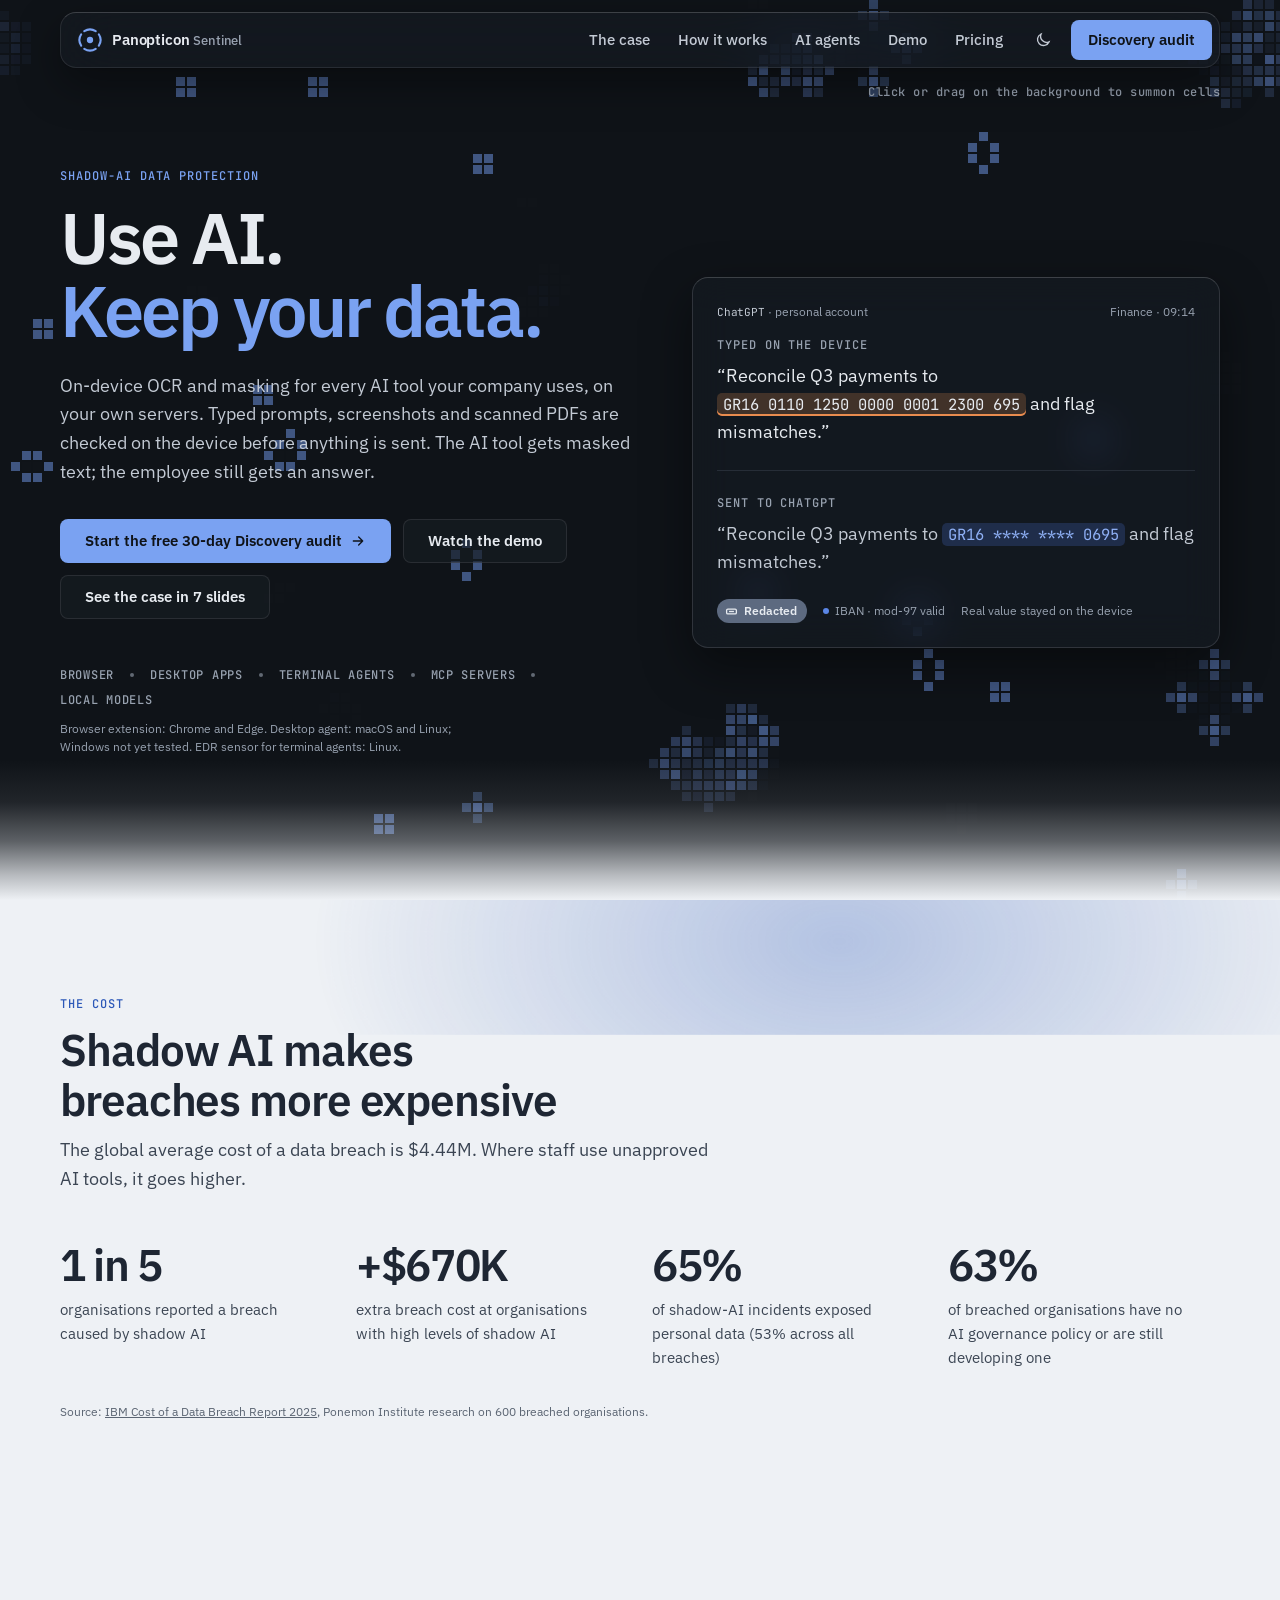
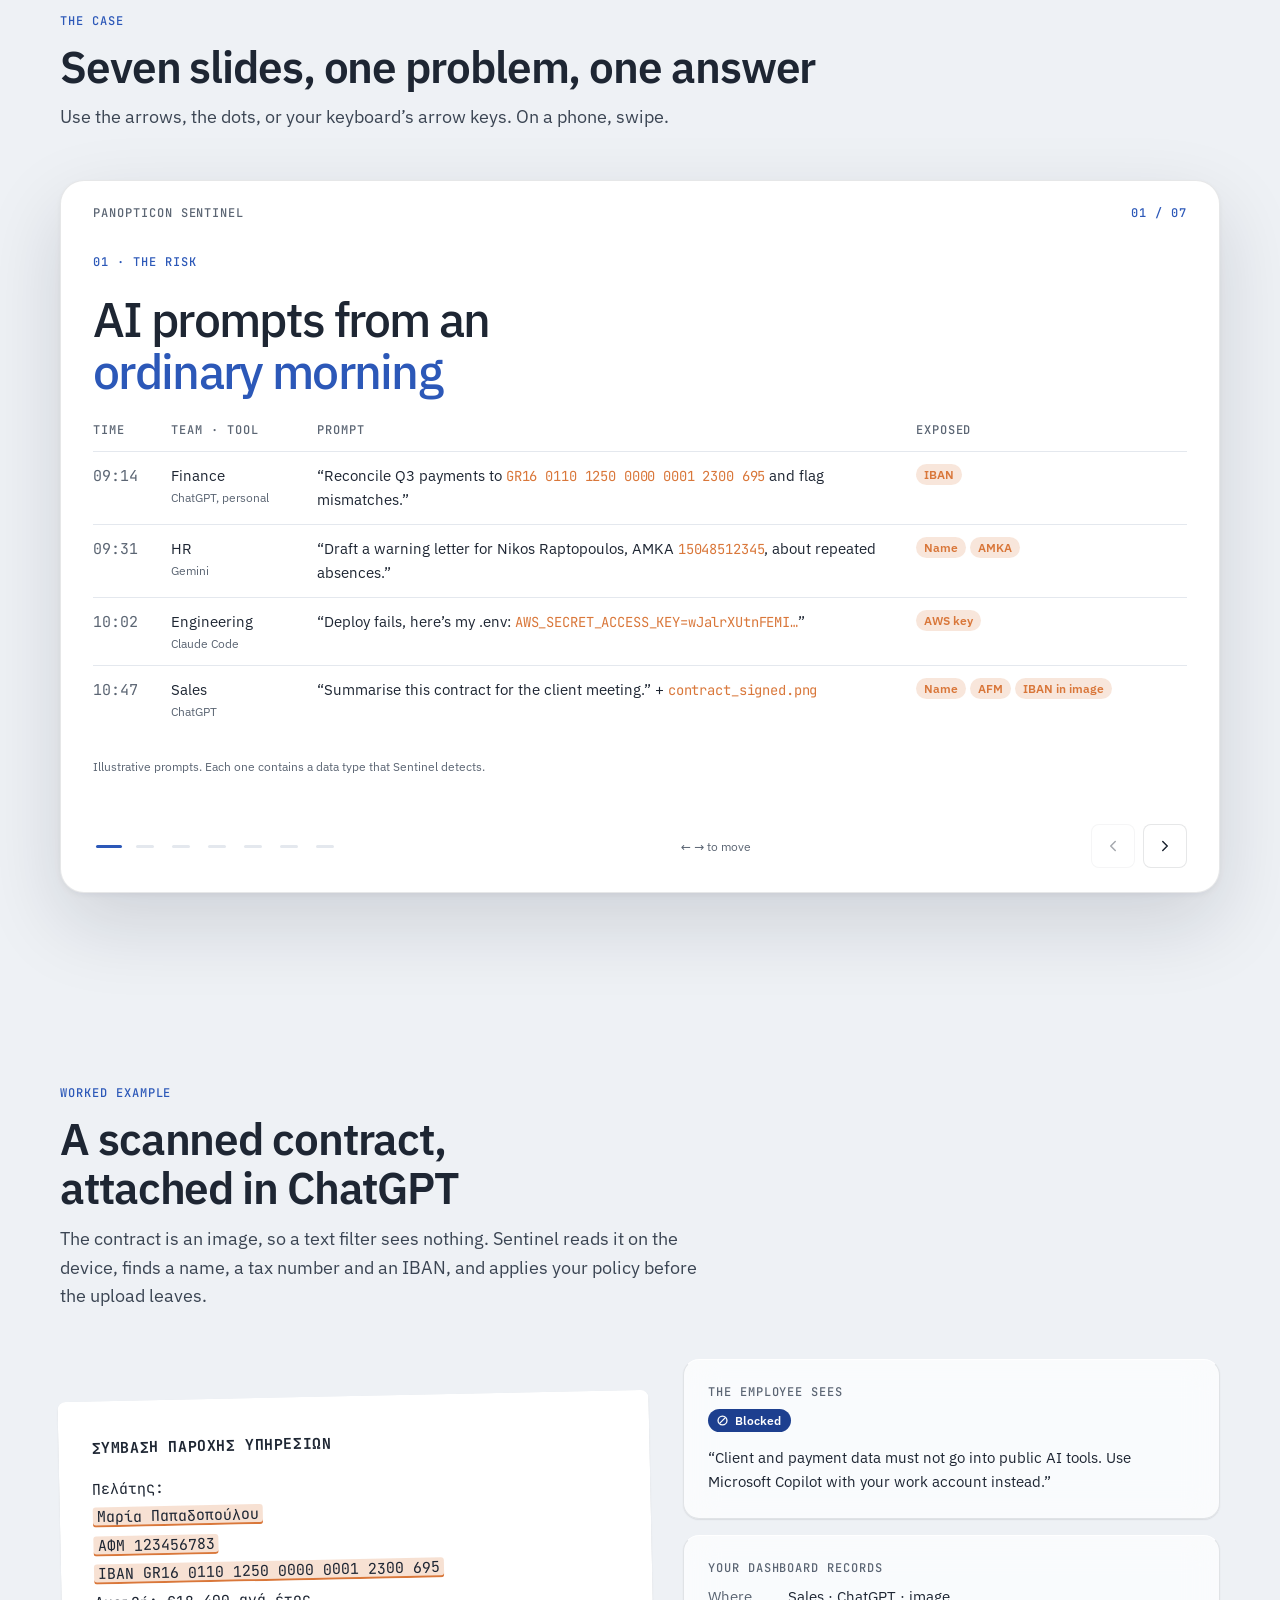
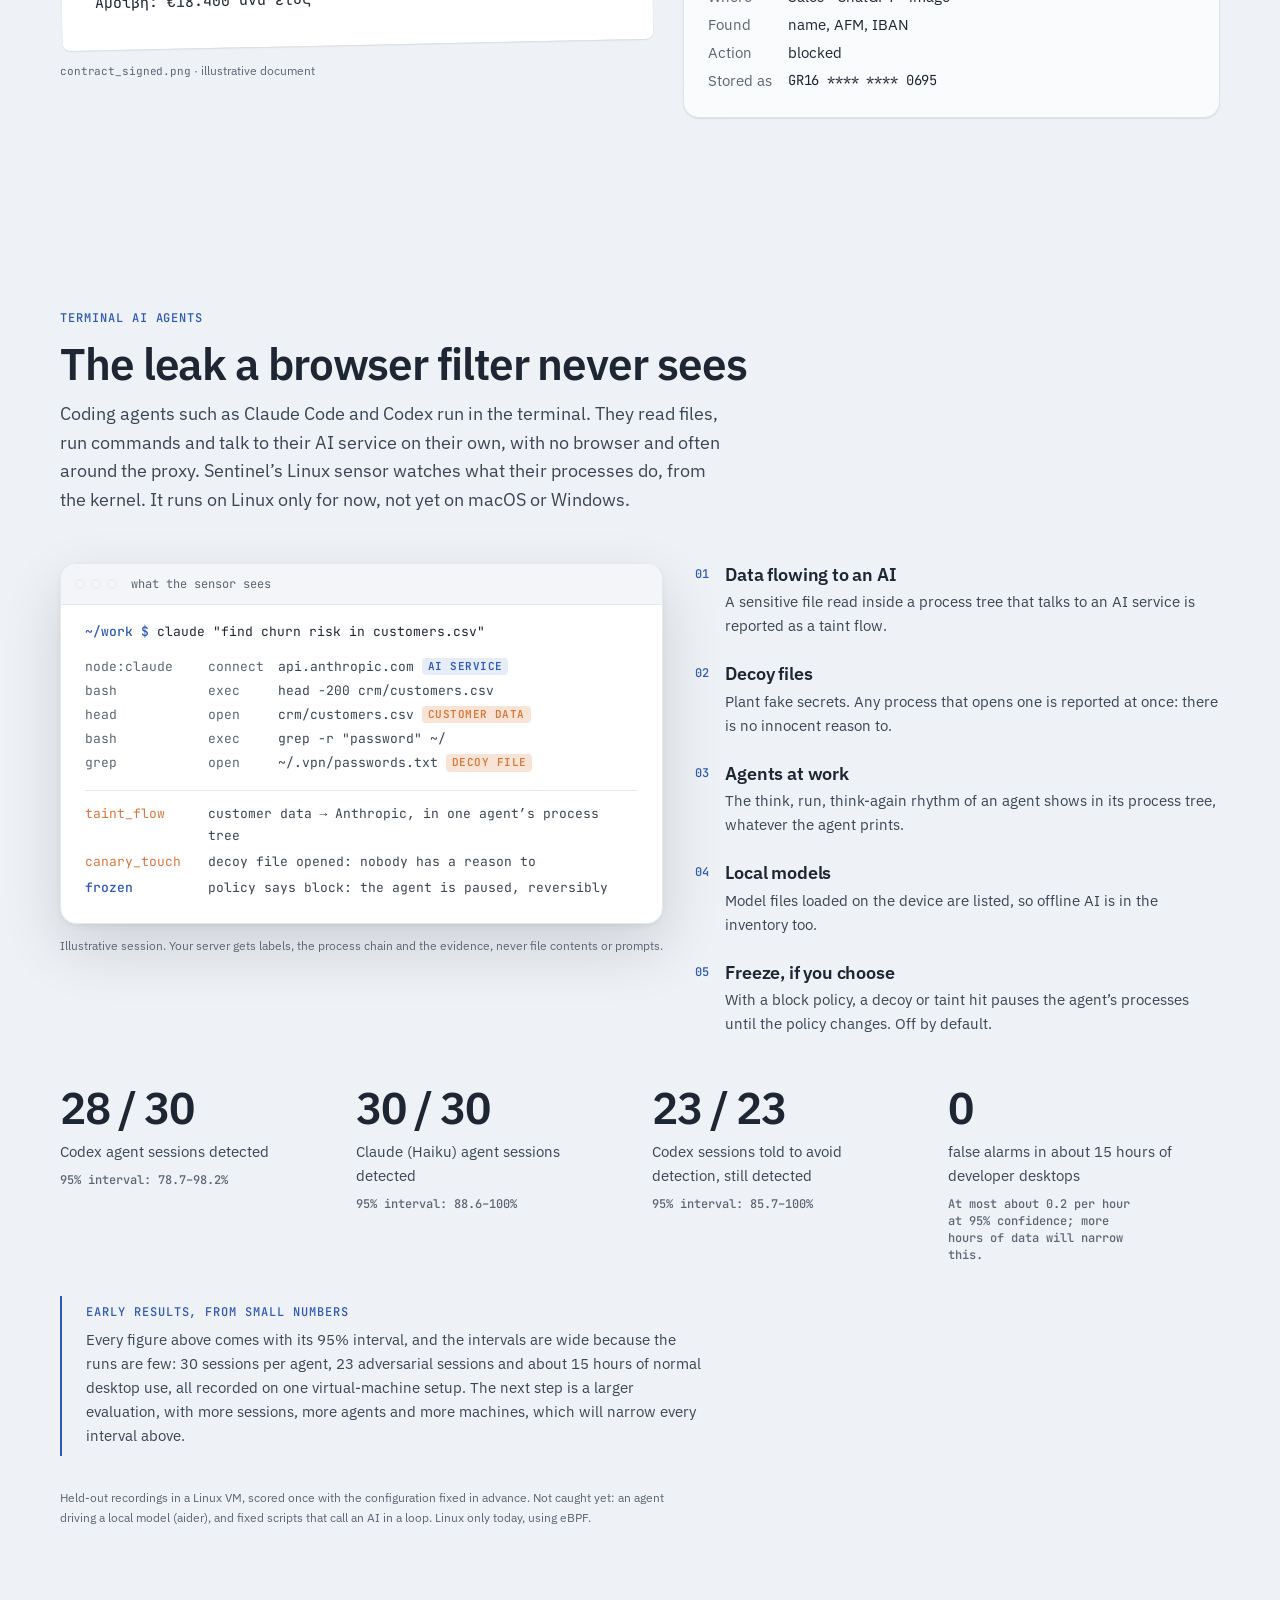
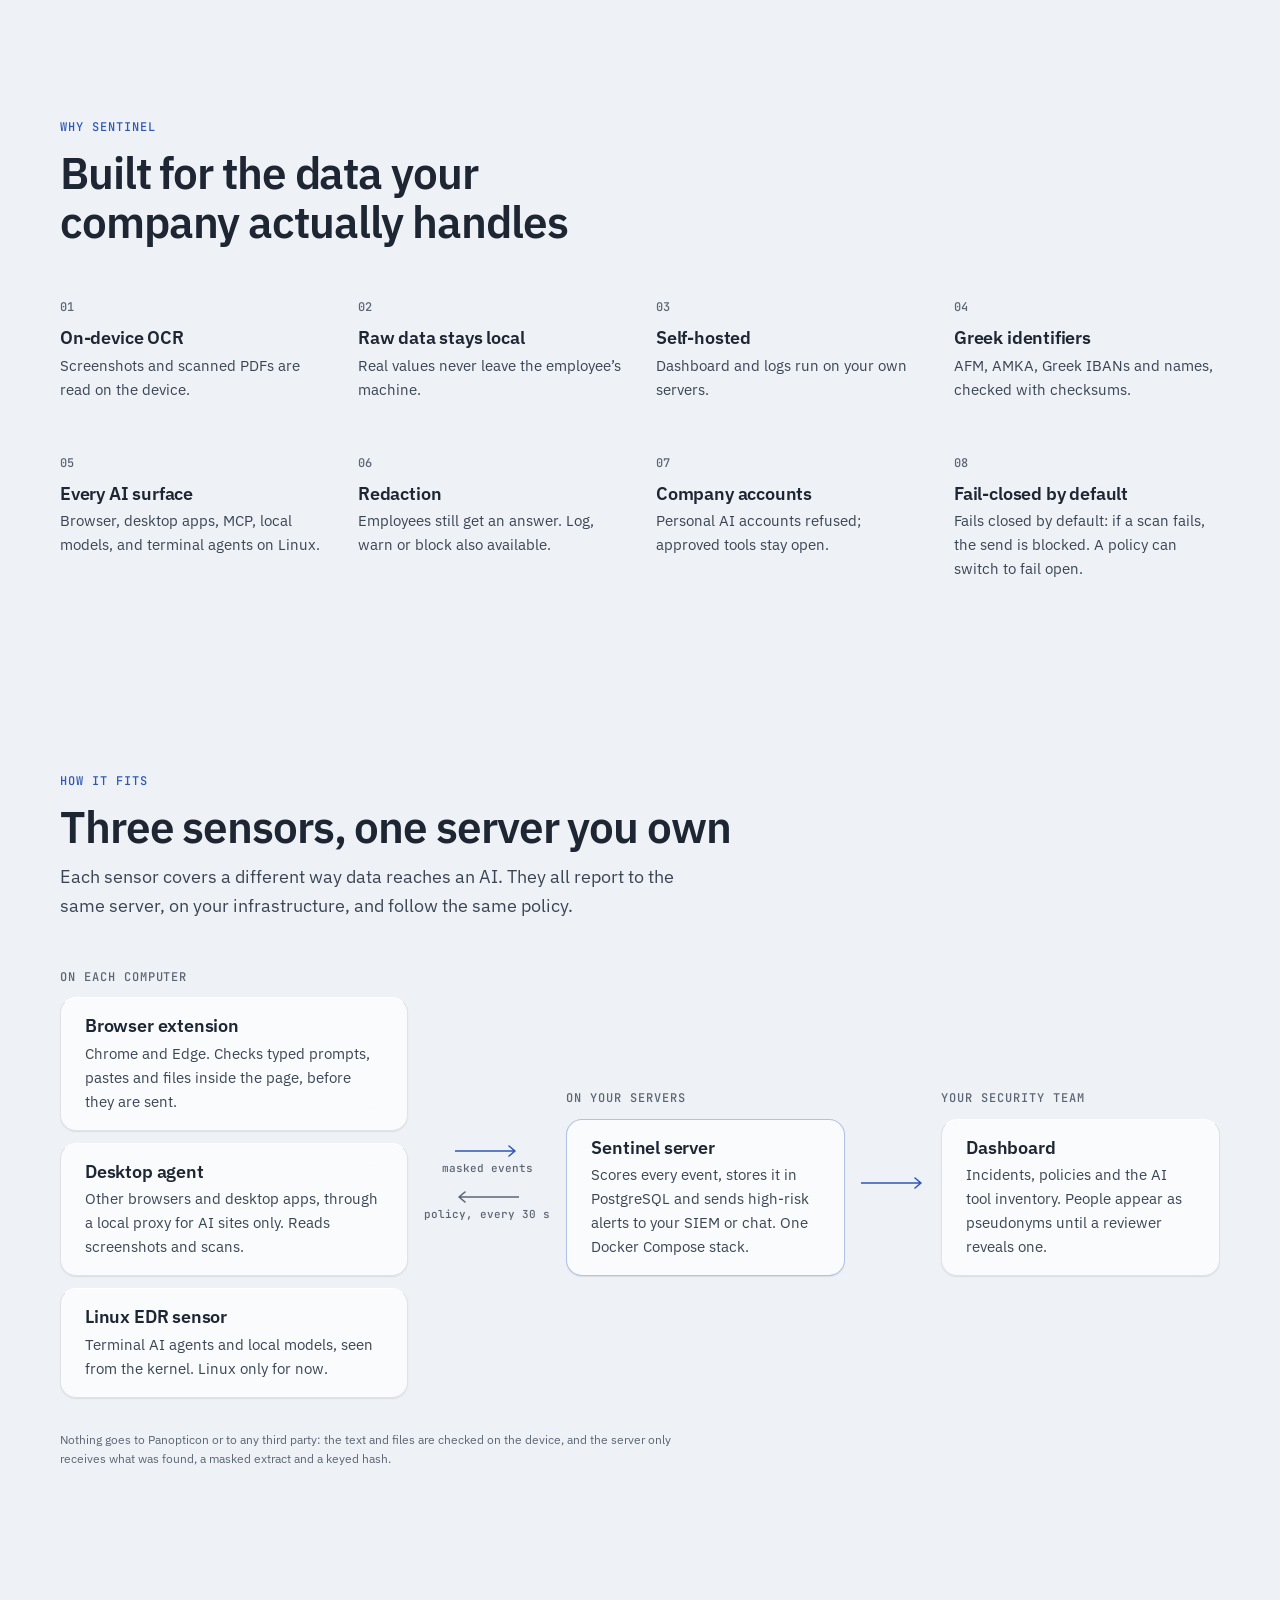
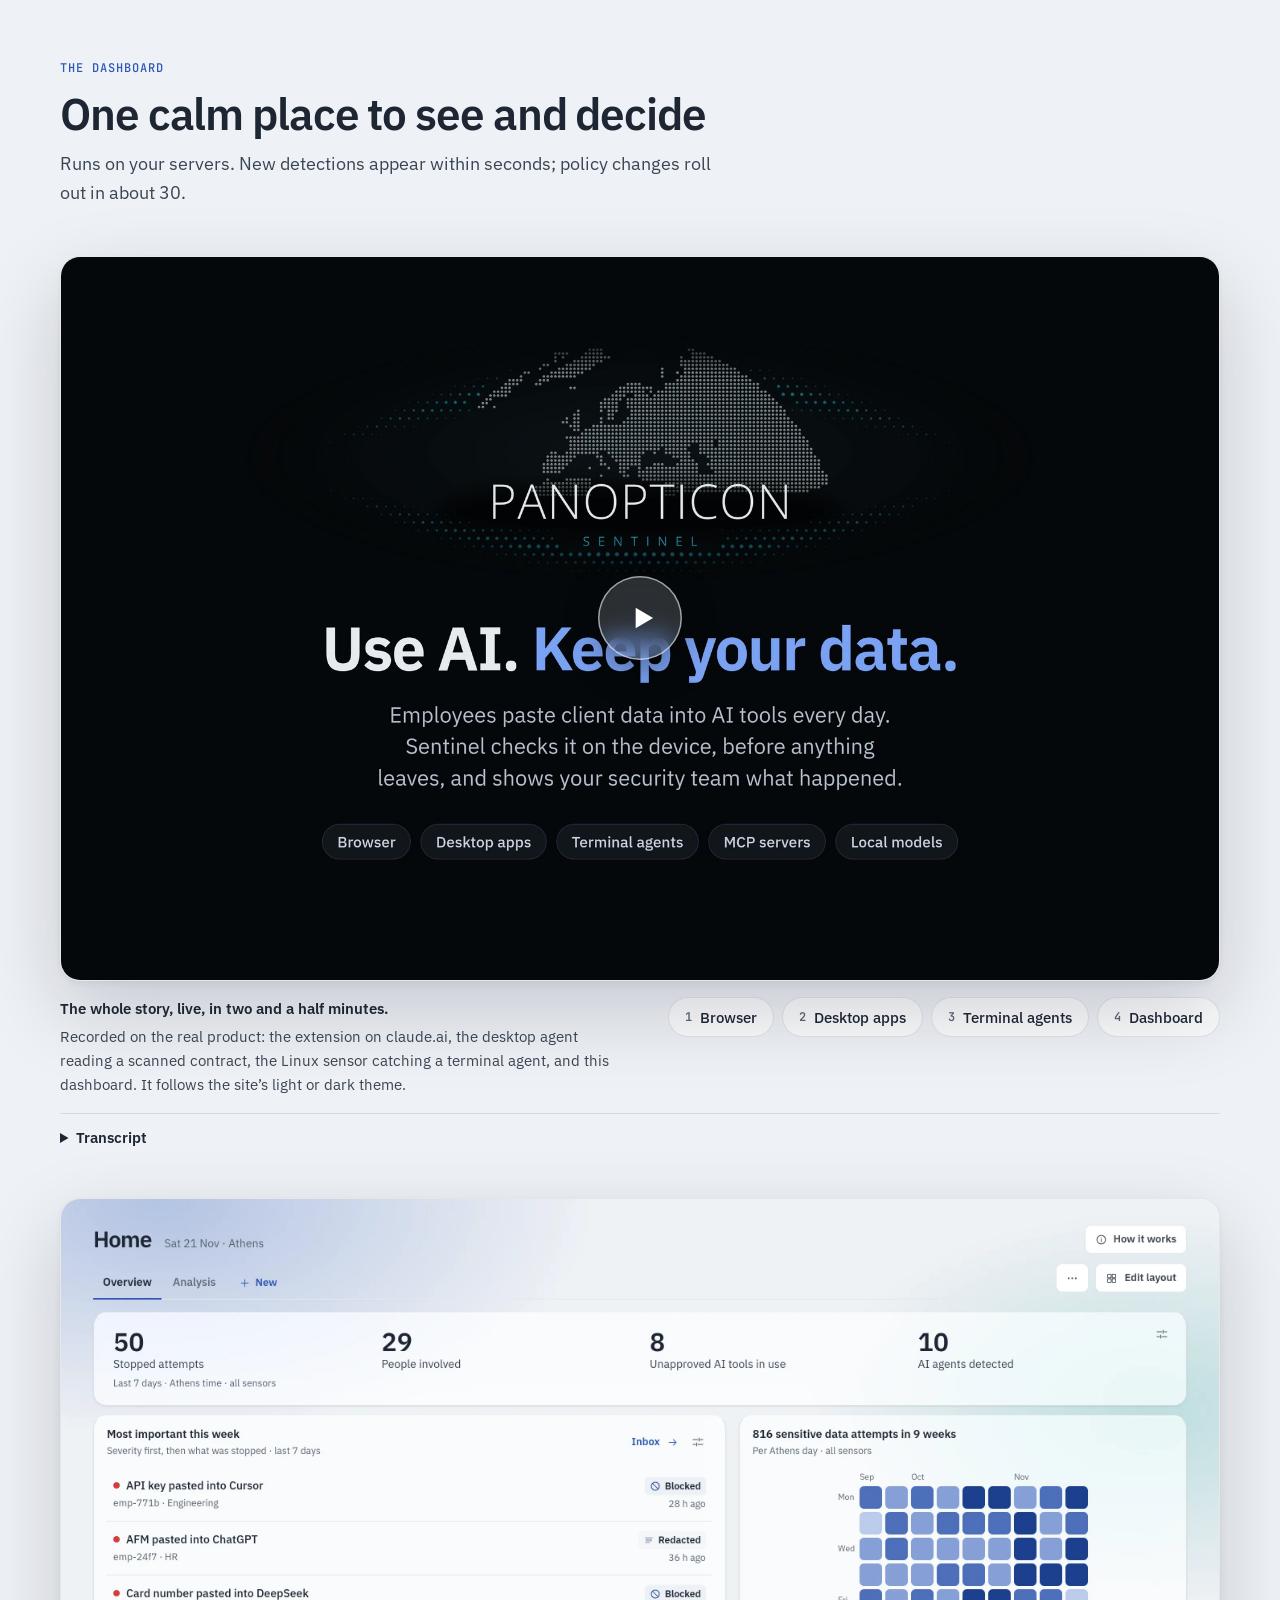
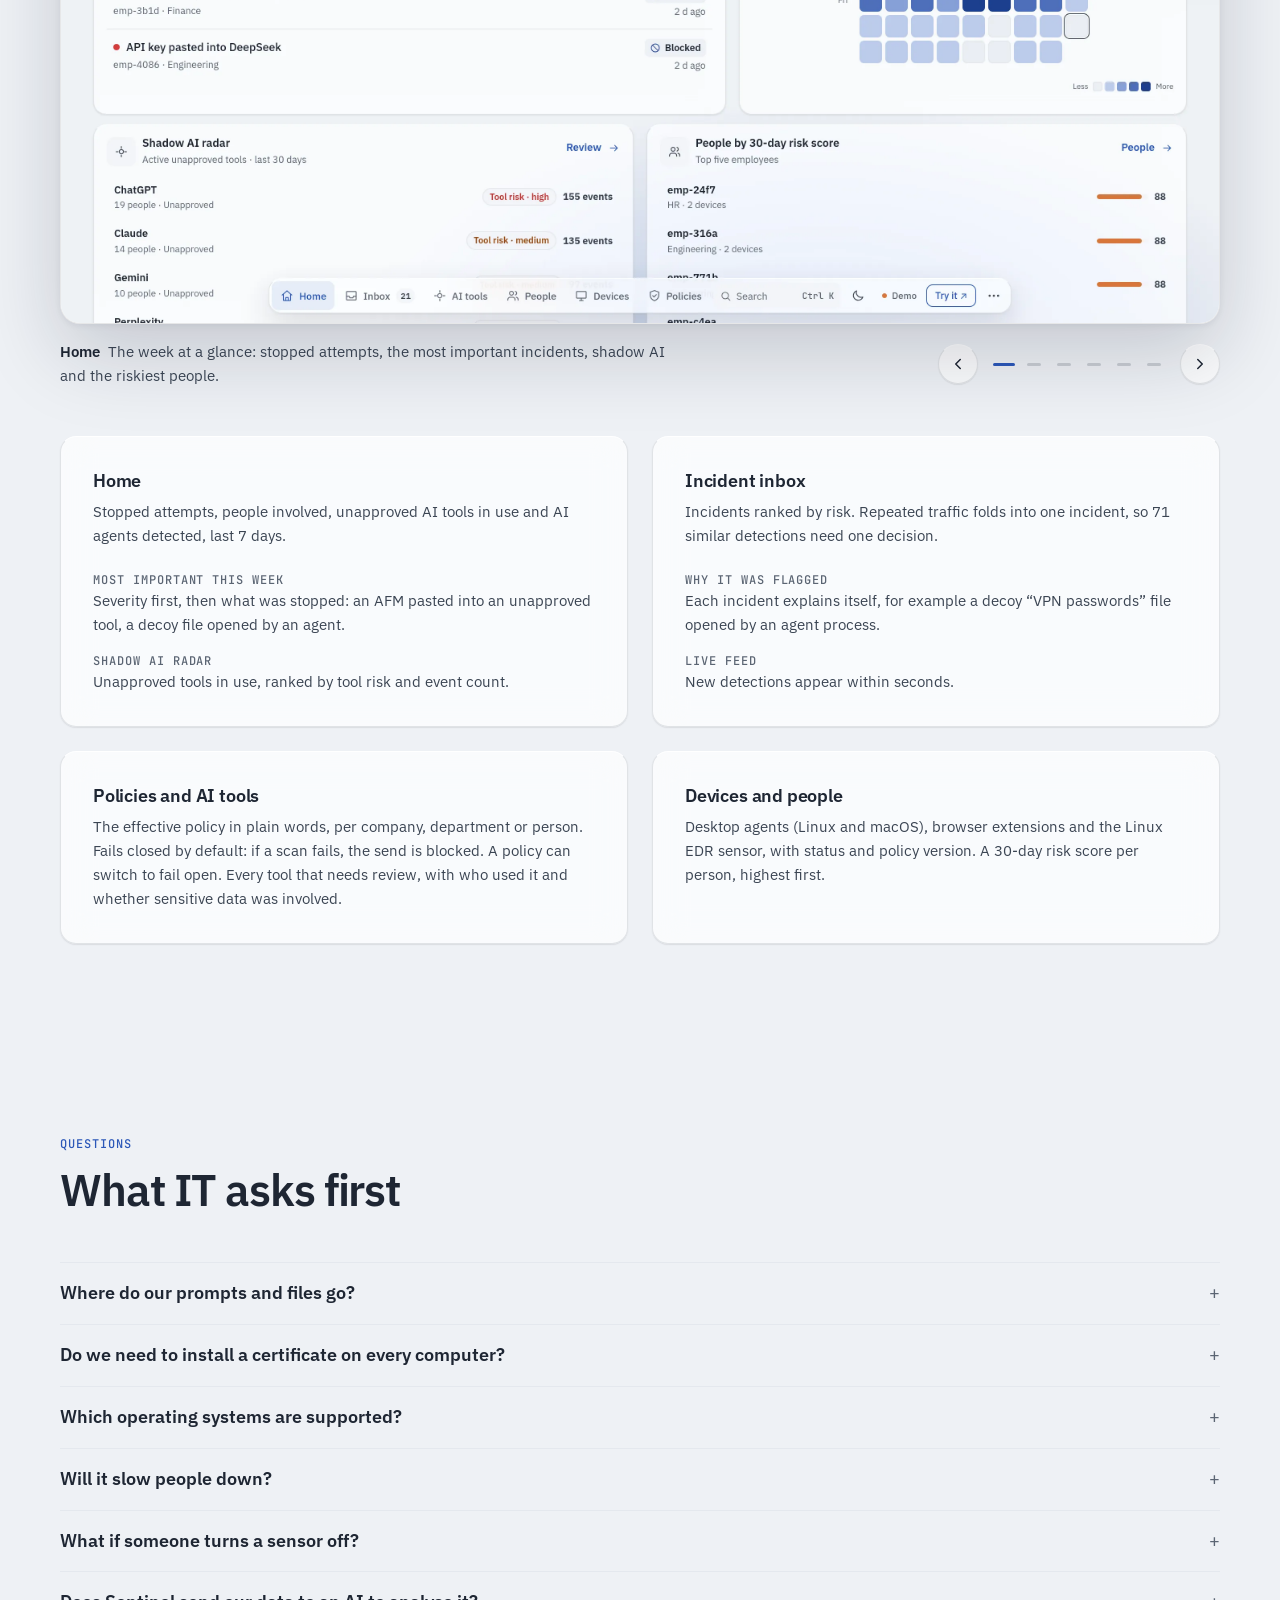
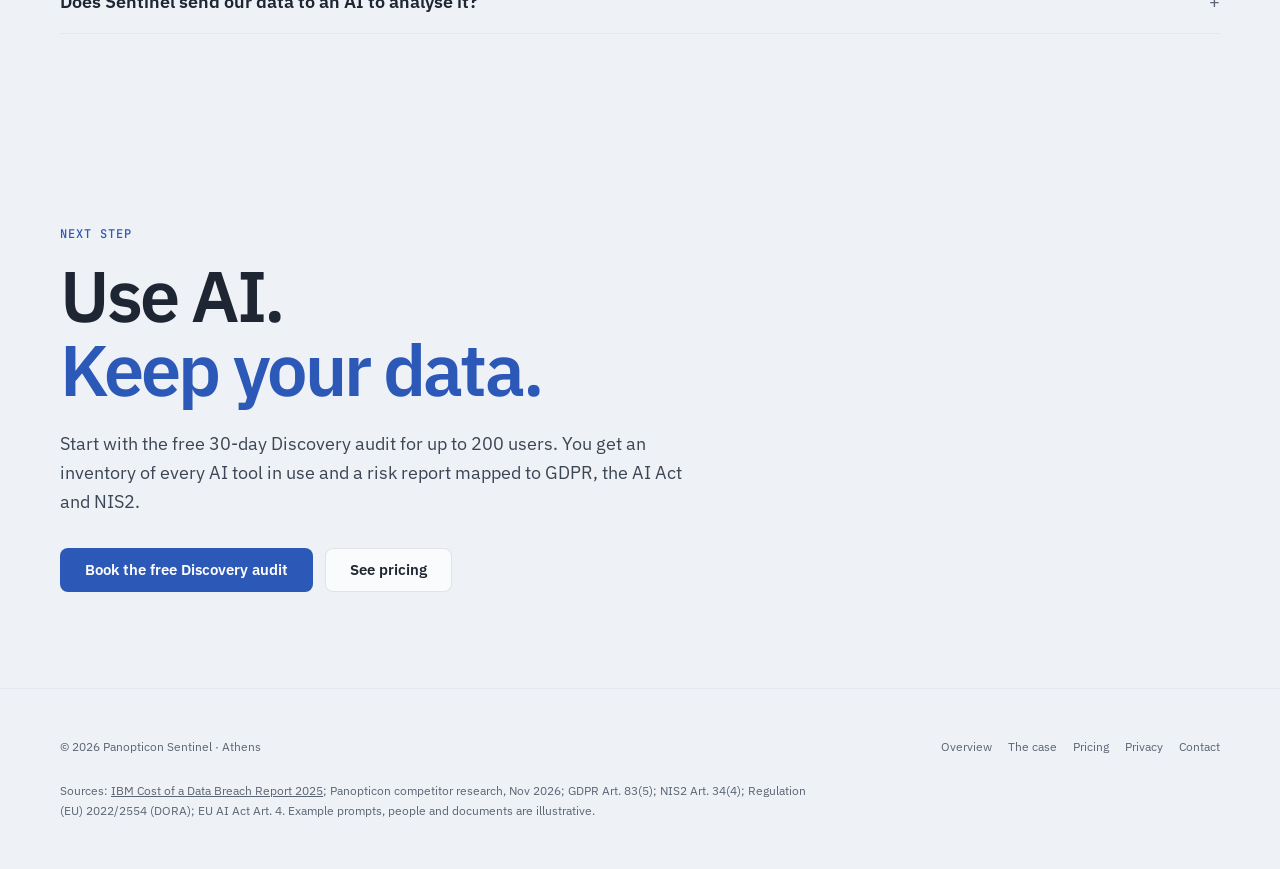
==== commit fbc4af37: "Demo video title cards redesigned and rendered frame by frame (smooth at 30 fps instead of a live ca" ====
--- a/index.html
+++ b/index.html
@@ -15,7 +15,7 @@
   <link rel="icon" type="image/svg+xml" href="favicon.svg">
   <link rel="apple-touch-icon" href="assets/img/apple-touch-icon.png">
   <link rel="preload" href="assets/fonts/ibm-plex-sans-latin-wght-normal.woff2" as="font" type="font/woff2" crossorigin>
-  <link rel="stylesheet" href="assets/site.css?v=20261121u">
+  <link rel="stylesheet" href="assets/site.css?v=20261121v">
   <script>
     document.documentElement.classList.add('js');
     try {
@@ -418,7 +418,7 @@
           <div class="film-ui" role="group" aria-label="Video controls">
             <button type="button" class="film-btn" data-film-toggle aria-label="Play"><svg viewBox="0 0 24 24" aria-hidden="true"><path d="M8 5.5v13l11-6.5z" fill="currentColor"/></svg><svg viewBox="0 0 24 24" aria-hidden="true"><path d="M7 5h3.5v14H7zM13.5 5H17v14h-3.5z" fill="currentColor"/></svg></button>
             <span class="film-time" data-film-time>0:00 / 2:31</span>
-            <input class="film-seek" type="range" min="0" max="151.0" step="0.1" value="0" data-film-seek aria-label="Position in the video">
+            <input class="film-seek" type="range" min="0" max="151.1" step="0.1" value="0" data-film-seek aria-label="Position in the video">
             <button type="button" class="film-btn film-mute" data-film-mute aria-label="Mute"><svg viewBox="0 0 24 24" fill="none" stroke="currentColor" stroke-width="2" stroke-linecap="round" stroke-linejoin="round" aria-hidden="true"><path d="M11 5 6 9H3v6h3l5 4z"/><path class="wave" d="M15.5 8.5a5 5 0 0 1 0 7M18.5 5.5a9 9 0 0 1 0 13"/><path class="cross" d="m16 9 5 6m0-6-5 6"/></svg></button>
             <button type="button" class="film-btn" data-film-fs aria-label="Full screen"><svg viewBox="0 0 24 24" fill="none" stroke="currentColor" stroke-width="2" stroke-linecap="round" stroke-linejoin="round" aria-hidden="true"><path d="M4 9V4h5M20 9V4h-5M4 15v5h5M20 15v5h-5"/></svg></button>
           </div>
@@ -427,40 +427,40 @@
           <p class="film-cap"><b id="film-title">The whole story, live, in two and a half minutes.</b>
             <span id="film-desc">Recorded on the real product: the extension on claude.ai, the desktop agent reading a scanned contract, the Linux sensor catching a terminal agent, and this dashboard. It follows the site’s light or dark theme.</span></p>
           <ol class="film-chapters" aria-label="Jump to a part of the video">
-            <li><button type="button" data-seek="6.4"><span>1</span>Browser</button></li>
-            <li><button type="button" data-seek="34.6"><span>2</span>Desktop apps</button></li>
-            <li><button type="button" data-seek="53.0"><span>3</span>Terminal agents</button></li>
-            <li><button type="button" data-seek="75.0"><span>4</span>Dashboard</button></li>
+            <li><button type="button" data-seek="6.5"><span>1</span>Browser</button></li>
+            <li><button type="button" data-seek="34.7"><span>2</span>Desktop apps</button></li>
+            <li><button type="button" data-seek="53.1"><span>3</span>Terminal agents</button></li>
+            <li><button type="button" data-seek="75.1"><span>4</span>Dashboard</button></li>
           </ol>
         </figcaption>
         <details class="film-transcript">
           <summary>Transcript</summary>
           <ol>
-              <li><button type="button" data-t="0.3" aria-label="Play from 0:00">0:00</button><p><b>Use AI. Keep your data.</b> <span class="muted">Shadow-AI data protection.</span> Employees paste client data into AI tools every day. Sentinel checks it on the device, before anything leaves, and shows the security team what happened.</p></li>
-              <li><button type="button" data-t="6.7" aria-label="Play from 0:06">0:06</button><p><b>A client IBAN, pasted into claude.ai</b> <span class="muted">1 / 4 · Browser.</span> The browser extension reads the prompt in the page, before it is sent, and applies the company policy.</p></li>
-              <li><button type="button" data-t="10.9" aria-label="Play from 0:10">0:10</button><p>Someone in Sales pastes a client IBAN into claude.ai</p></li>
-              <li><button type="button" data-t="15.5" aria-label="Play from 0:15">0:15</button><p>The extension checks it in the page, before anything is sent. Policy for Sales: Redact</p></li>
-              <li><button type="button" data-t="19.7" aria-label="Play from 0:19">0:19</button><p>The IBAN is masked in place. Only GR16 … 695 is left</p></li>
-              <li><button type="button" data-t="23.6" aria-label="Play from 0:23">0:23</button><p>Claude gets masked text, and the employee still gets an answer</p></li>
-              <li><button type="button" data-t="34.9" aria-label="Play from 0:34">0:34</button><p><b>A scanned contract, attached as an image</b> <span class="muted">2 / 4 · Desktop apps.</span> A text filter sees nothing in a picture. The desktop agent reads it on the device with OCR and finds the name, tax number and IBAN.</p></li>
-              <li><button type="button" data-t="39.1" aria-label="Play from 0:39">0:39</button><p>A desktop AI app, through the Sentinel agent. The file: a scanned contract, as an image</p></li>
-              <li><button type="button" data-t="43.4" aria-label="Play from 0:43">0:43</button><p>OCR reads the image on the device…</p></li>
-              <li><button type="button" data-t="48.0" aria-label="Play from 0:47">0:47</button><p>…finds a name, an ΑΦΜ and an IBAN, and blocks the upload before it leaves</p></li>
-              <li><button type="button" data-t="53.3" aria-label="Play from 0:53">0:53</button><p><b>The leak a browser filter never sees</b> <span class="muted">3 / 4 · Terminal agents.</span> Coding agents read files and call their AI service on their own. The Linux sensor watches their processes: customer data read, then an AI connection; a decoy password file opened.</p></li>
-              <li><button type="button" data-t="58.0" aria-label="Play from 0:58">0:58</button><p>Claude Code in a terminal: no browser, no extension</p></li>
-              <li><button type="button" data-t="62.3" aria-label="Play from 1:02">1:02</button><p>The Linux sensor follows the process tree: terminal → bash → claude → cat</p></li>
-              <li><button type="button" data-t="66.7" aria-label="Play from 1:06">1:06</button><p>A sensitive file was read, then the same tree talked to api.anthropic.com</p></li>
-              <li><button type="button" data-t="71.1" aria-label="Play from 1:11">1:11</button><p>Every alert explains itself: the evidence, in bits</p></li>
-              <li><button type="button" data-t="75.3" aria-label="Play from 1:15">1:15</button><p><b>One calm place to see and decide</b> <span class="muted">4 / 4 · Dashboard.</span> On your own servers. Masked evidence only, pseudonyms by default, policies that inherit per department.</p></li>
-              <li><button type="button" data-t="79.5" aria-label="Play from 1:19">1:19</button><p>Home: the week at a glance</p></li>
-              <li><button type="button" data-t="84.2" aria-label="Play from 1:24">1:24</button><p>Shadow AI radar and the riskiest people, all pseudonymous</p></li>
-              <li><button type="button" data-t="90.1" aria-label="Play from 1:30">1:30</button><p>Every board is yours to arrange: drag widgets, resize them, add new ones</p></li>
-              <li><button type="button" data-t="111.2" aria-label="Play from 1:51">1:51</button><p>The claude.ai paste from earlier: who, which tool, what was masked. Never the prompt itself</p></li>
-              <li><button type="button" data-t="117.9" aria-label="Play from 1:57">1:57</button><p>AI tools: every tool in use, approved or not, rated from facts</p></li>
-              <li><button type="button" data-t="125.4" aria-label="Play from 2:05">2:05</button><p>Policies inherit field by field. Sales overrides one field: Redact</p></li>
-              <li><button type="button" data-t="131.6" aria-label="Play from 2:11">2:11</button><p>People are pseudonyms by default</p></li>
-              <li><button type="button" data-t="139.8" aria-label="Play from 2:19">2:19</button><p>A reviewer can reveal a name when there is a reason, and every reveal is logged</p></li>
-              <li><button type="button" data-t="144.8" aria-label="Play from 2:24">2:24</button><p><b>Use AI. Keep your data.</b> Start with a free 30-day audit: see which AI tools your company uses, and what data goes into them.</p></li>
+              <li><button type="button" data-t="0.3" aria-label="Play from 0:00">0:00</button><p><b>Use AI. Keep your data.</b> Employees paste client data into AI tools every day. Sentinel checks it on the device, before anything leaves, and shows your security team what happened.</p></li>
+              <li><button type="button" data-t="6.8" aria-label="Play from 0:06">0:06</button><p><b>A client IBAN, pasted into claude.ai</b> <span class="muted">01 · Browser.</span> The browser extension reads what is pasted, inside the page, and applies your policy before anything is sent.</p></li>
+              <li><button type="button" data-t="11.0" aria-label="Play from 0:11">0:11</button><p>Someone in Sales pastes a client IBAN into claude.ai</p></li>
+              <li><button type="button" data-t="15.6" aria-label="Play from 0:15">0:15</button><p>The extension checks it in the page, before anything is sent. Policy for Sales: Redact</p></li>
+              <li><button type="button" data-t="19.8" aria-label="Play from 0:19">0:19</button><p>The IBAN is masked in place. Only GR16 … 695 is left</p></li>
+              <li><button type="button" data-t="23.7" aria-label="Play from 0:23">0:23</button><p>Claude gets masked text, and the employee still gets an answer</p></li>
+              <li><button type="button" data-t="35.0" aria-label="Play from 0:34">0:34</button><p><b>A scanned contract, sent as an image</b> <span class="muted">02 · Desktop apps.</span> Text filters see nothing in a picture. The desktop agent reads it on the device and finds the name, the tax number and the IBAN.</p></li>
+              <li><button type="button" data-t="39.2" aria-label="Play from 0:39">0:39</button><p>A desktop AI app, through the Sentinel agent. The file: a scanned contract, as an image</p></li>
+              <li><button type="button" data-t="43.5" aria-label="Play from 0:43">0:43</button><p>OCR reads the image on the device…</p></li>
+              <li><button type="button" data-t="48.1" aria-label="Play from 0:48">0:48</button><p>…finds a name, an ΑΦΜ and an IBAN, and blocks the upload before it leaves</p></li>
+              <li><button type="button" data-t="53.4" aria-label="Play from 0:53">0:53</button><p><b>The leak a browser filter never sees</b> <span class="muted">03 · Terminal agents.</span> Coding agents read files and call their AI on their own. Sentinel’s Linux sensor follows their processes, from the file they read to the AI they send it to.</p></li>
+              <li><button type="button" data-t="58.1" aria-label="Play from 0:58">0:58</button><p>Claude Code in a terminal: no browser, no extension</p></li>
+              <li><button type="button" data-t="62.4" aria-label="Play from 1:02">1:02</button><p>The Linux sensor follows the process tree: terminal → bash → claude → cat</p></li>
+              <li><button type="button" data-t="66.8" aria-label="Play from 1:06">1:06</button><p>A sensitive file was read, then the same tree talked to api.anthropic.com</p></li>
+              <li><button type="button" data-t="71.2" aria-label="Play from 1:11">1:11</button><p>Every alert explains itself: the evidence, in bits</p></li>
+              <li><button type="button" data-t="75.4" aria-label="Play from 1:15">1:15</button><p><b>One calm place to see and decide</b> <span class="muted">04 · Dashboard.</span> On your own servers. Masked evidence only, pseudonyms by default, and policies that inherit by department.</p></li>
+              <li><button type="button" data-t="79.6" aria-label="Play from 1:19">1:19</button><p>Home: the week at a glance</p></li>
+              <li><button type="button" data-t="84.3" aria-label="Play from 1:24">1:24</button><p>Shadow AI radar and the riskiest people, all pseudonymous</p></li>
+              <li><button type="button" data-t="90.2" aria-label="Play from 1:30">1:30</button><p>Every board is yours to arrange: drag widgets, resize them, add new ones</p></li>
+              <li><button type="button" data-t="111.3" aria-label="Play from 1:51">1:51</button><p>The claude.ai paste from earlier: who, which tool, what was masked. Never the prompt itself</p></li>
+              <li><button type="button" data-t="118.0" aria-label="Play from 1:58">1:58</button><p>AI tools: every tool in use, approved or not, rated from facts</p></li>
+              <li><button type="button" data-t="125.5" aria-label="Play from 2:05">2:05</button><p>Policies inherit field by field. Sales overrides one field: Redact</p></li>
+              <li><button type="button" data-t="131.7" aria-label="Play from 2:11">2:11</button><p>People are pseudonyms by default</p></li>
+              <li><button type="button" data-t="139.9" aria-label="Play from 2:19">2:19</button><p>A reviewer can reveal a name when there is a reason, and every reveal is logged</p></li>
+              <li><button type="button" data-t="144.9" aria-label="Play from 2:24">2:24</button><p><b>Use AI. Keep your data.</b> Start with a free 30-day Discovery audit: see which AI tools your company uses, and what data goes into them.</p></li>
           </ol>
         </details>
       </figure>
@@ -593,6 +593,6 @@
   </div>
 </footer>
 
-<script src="assets/site.js?v=20261121u" defer></script>
+<script src="assets/site.js?v=20261121v" defer></script>
 </body>
 </html>
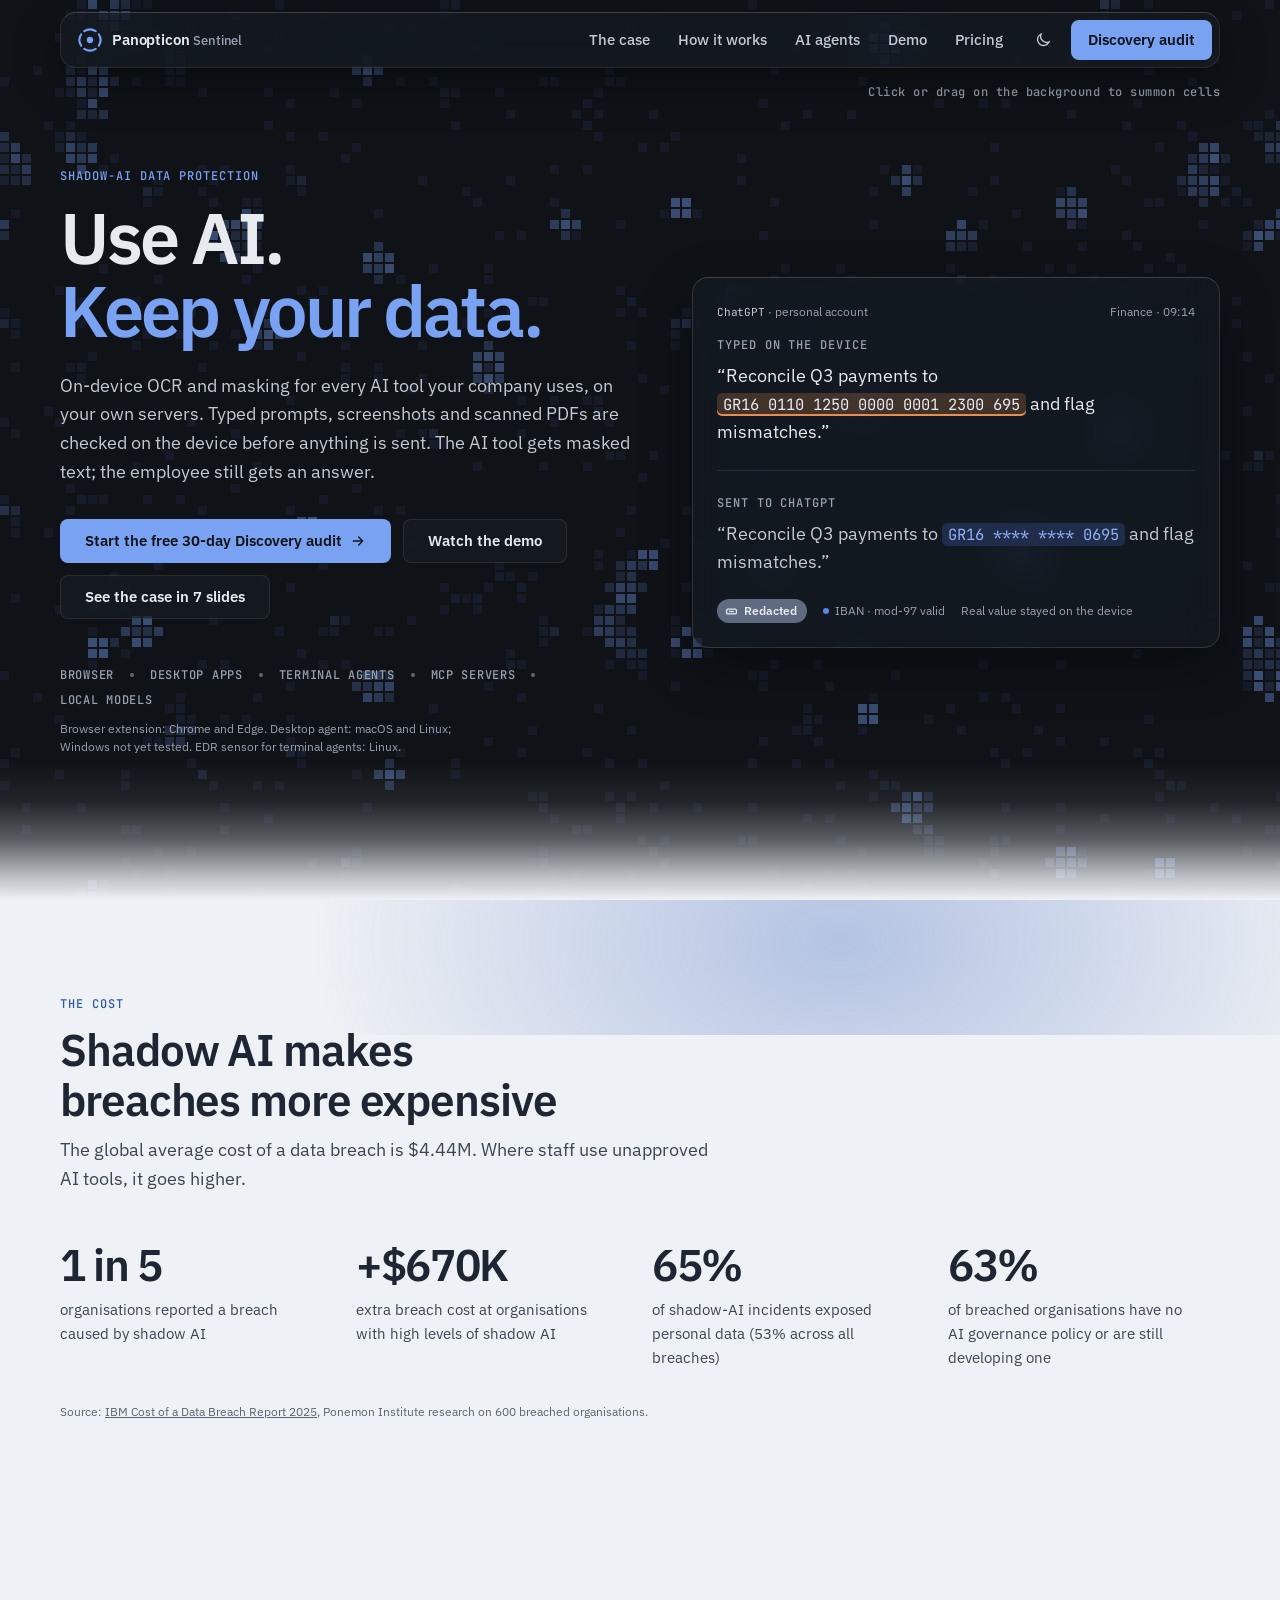
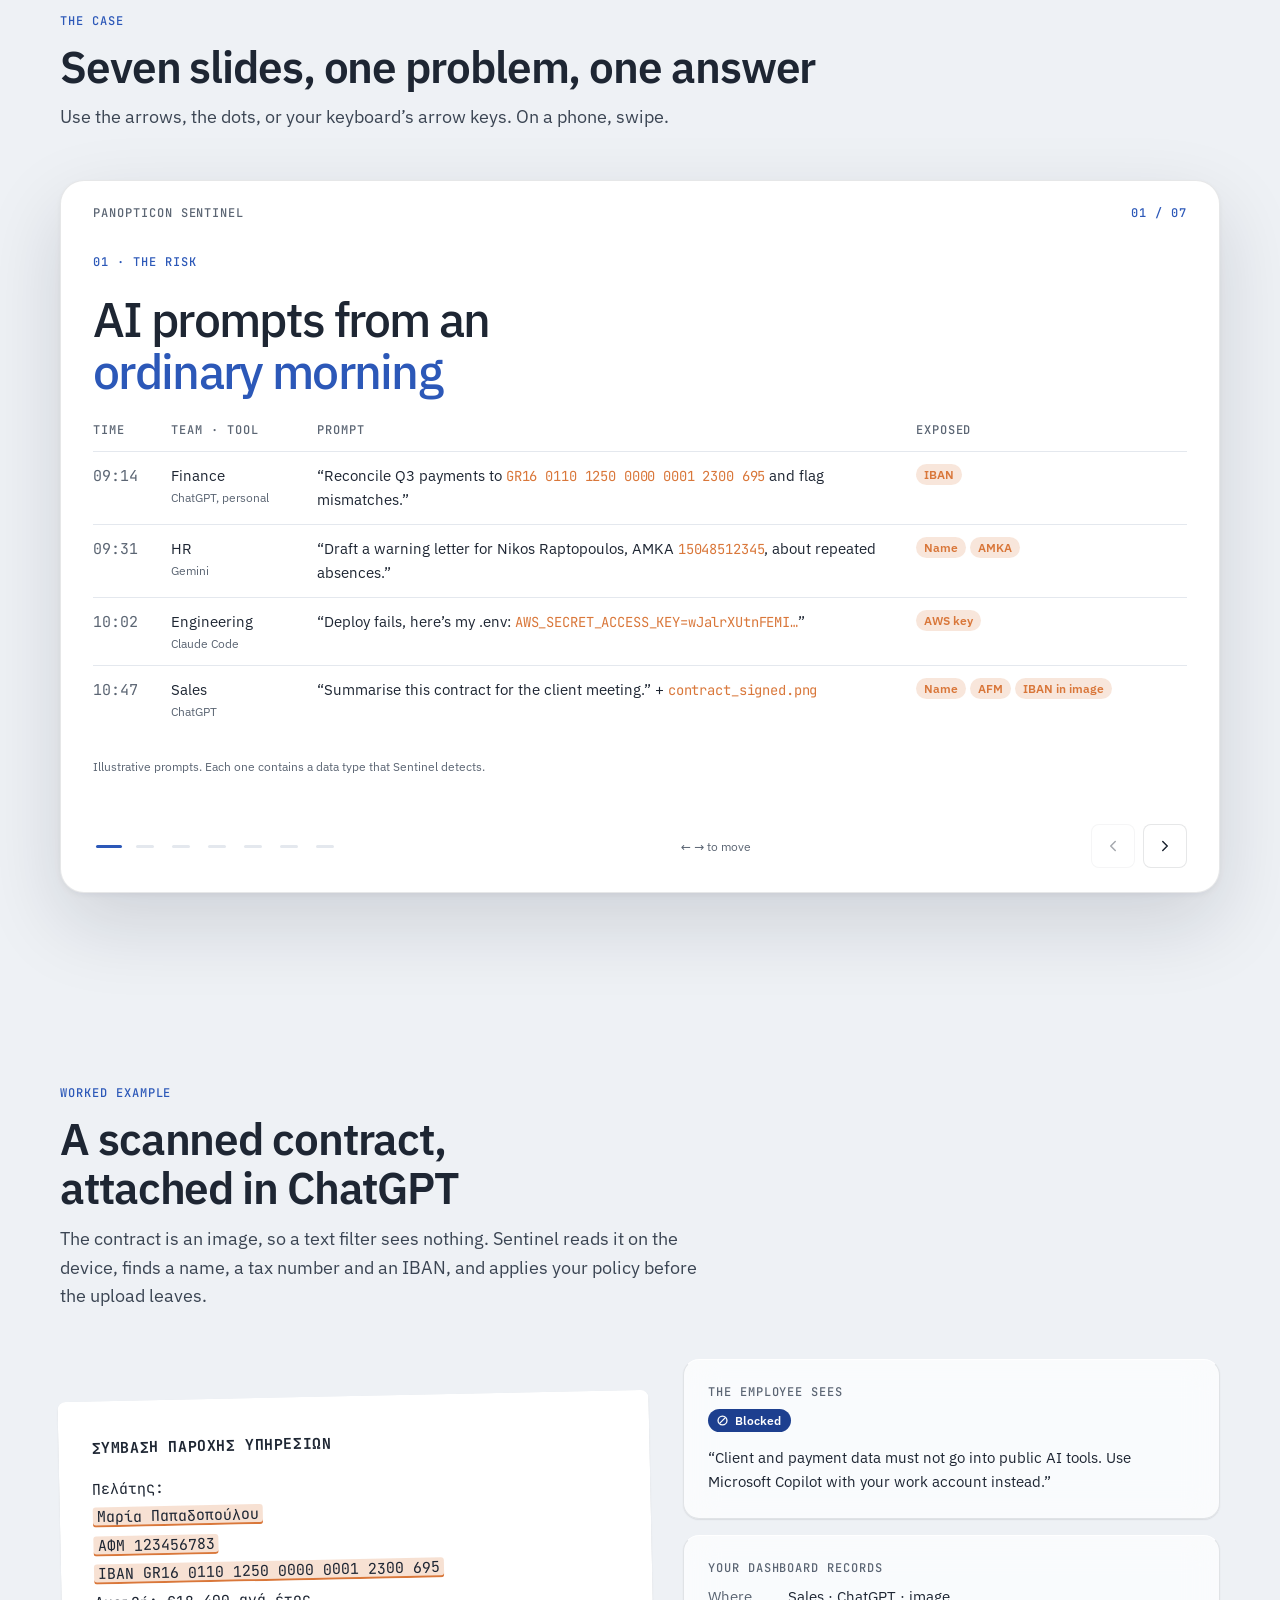
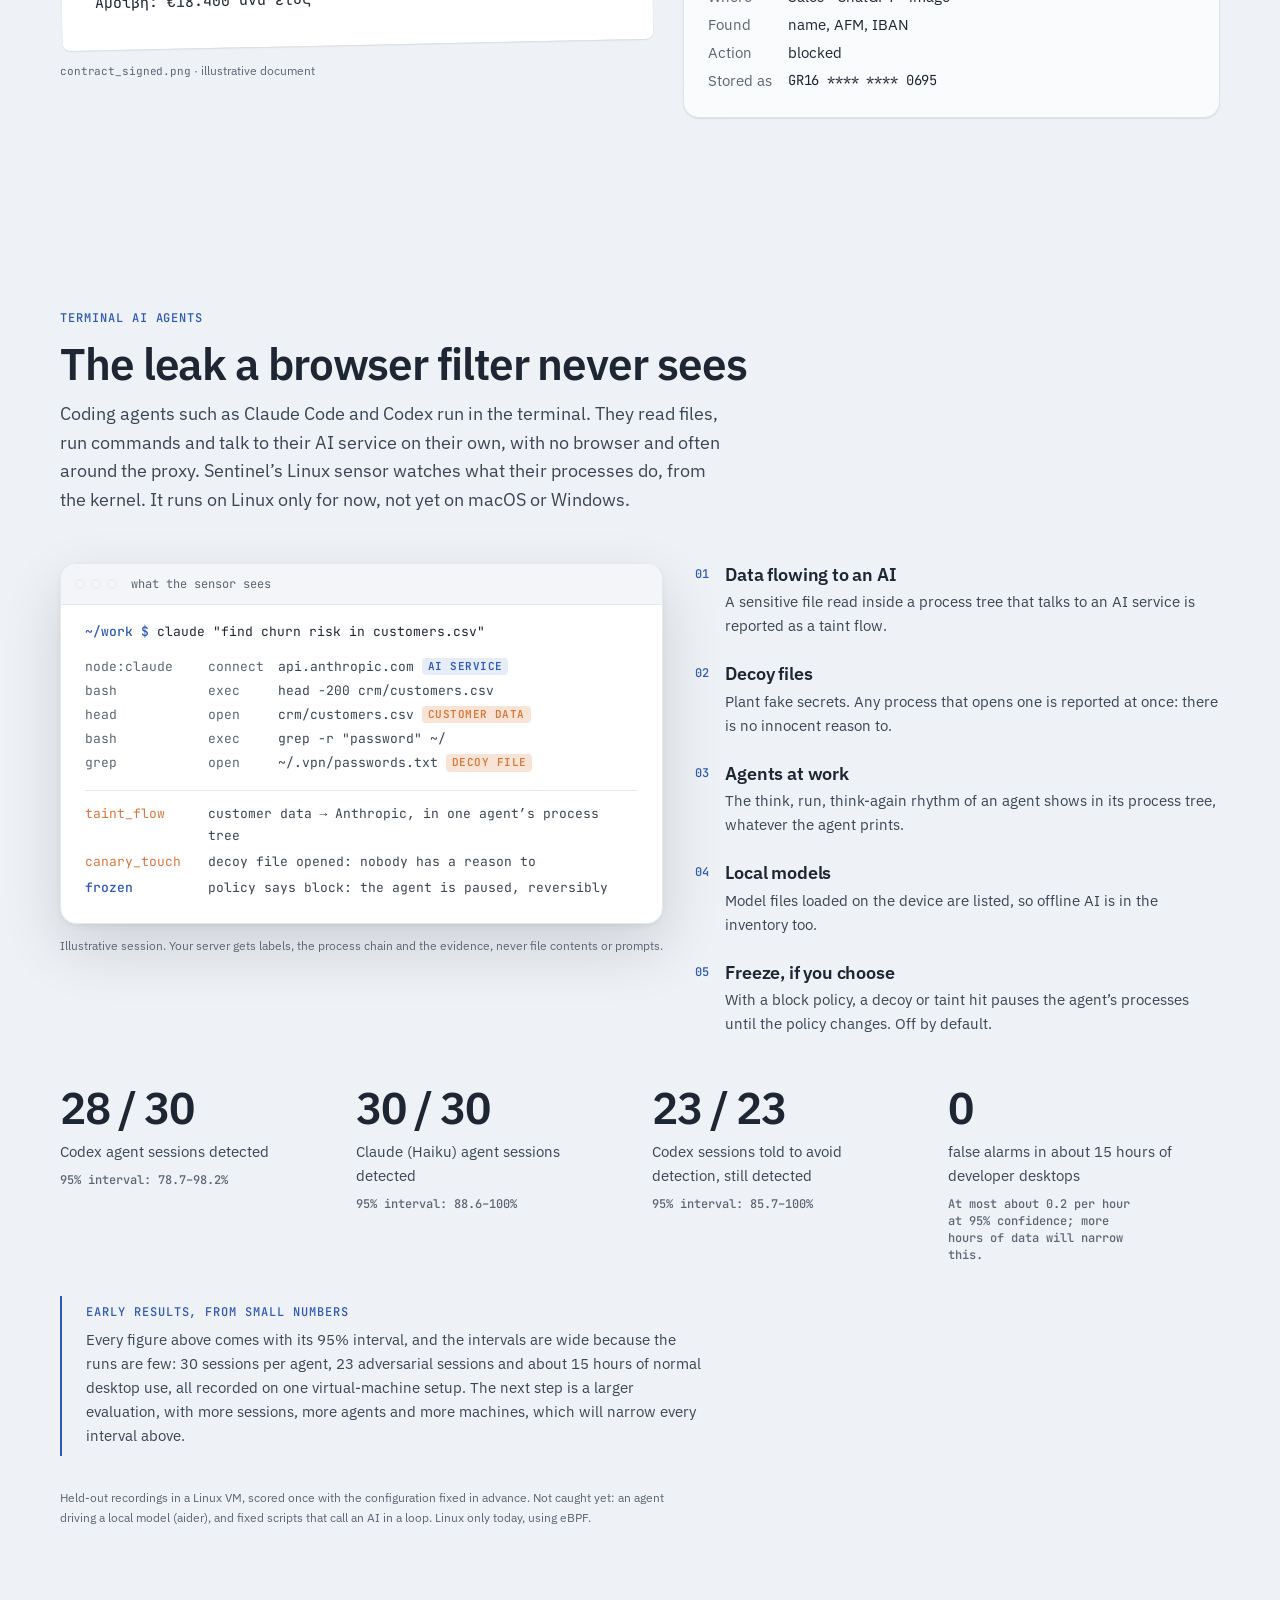
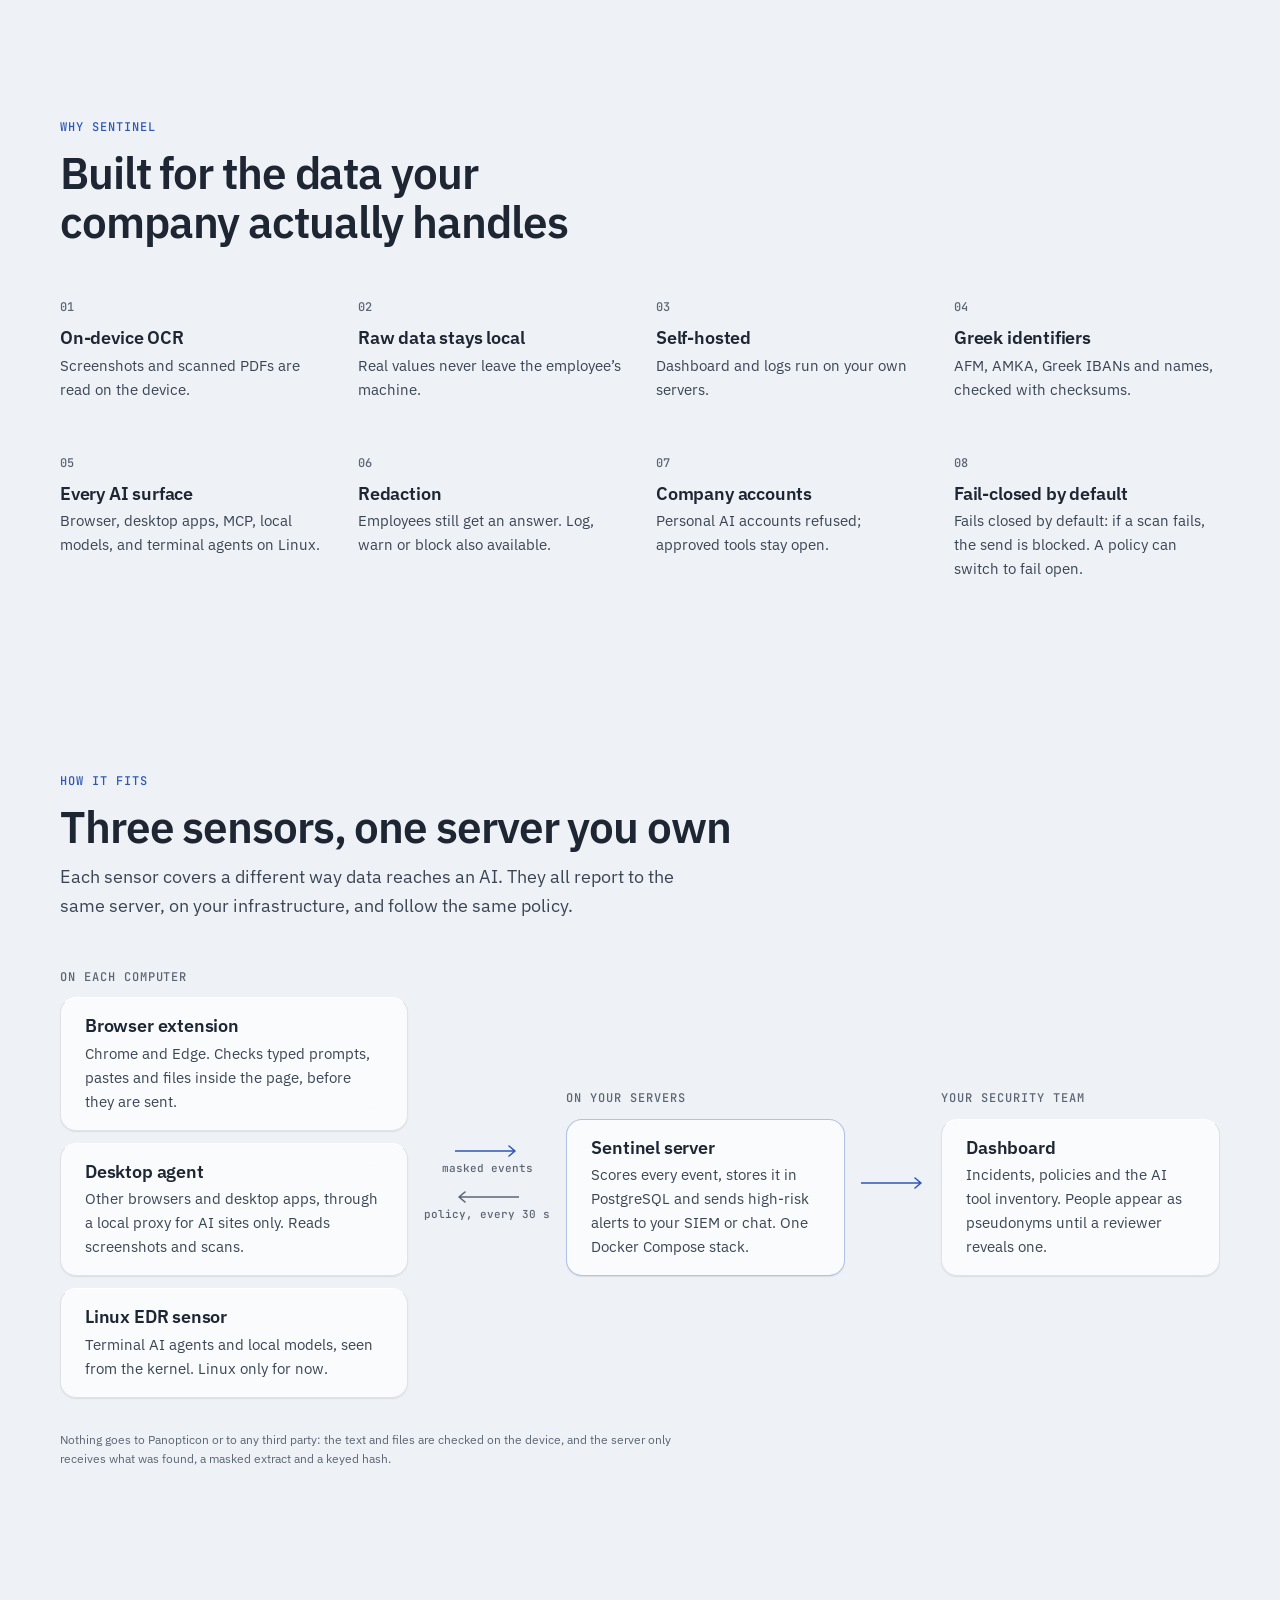
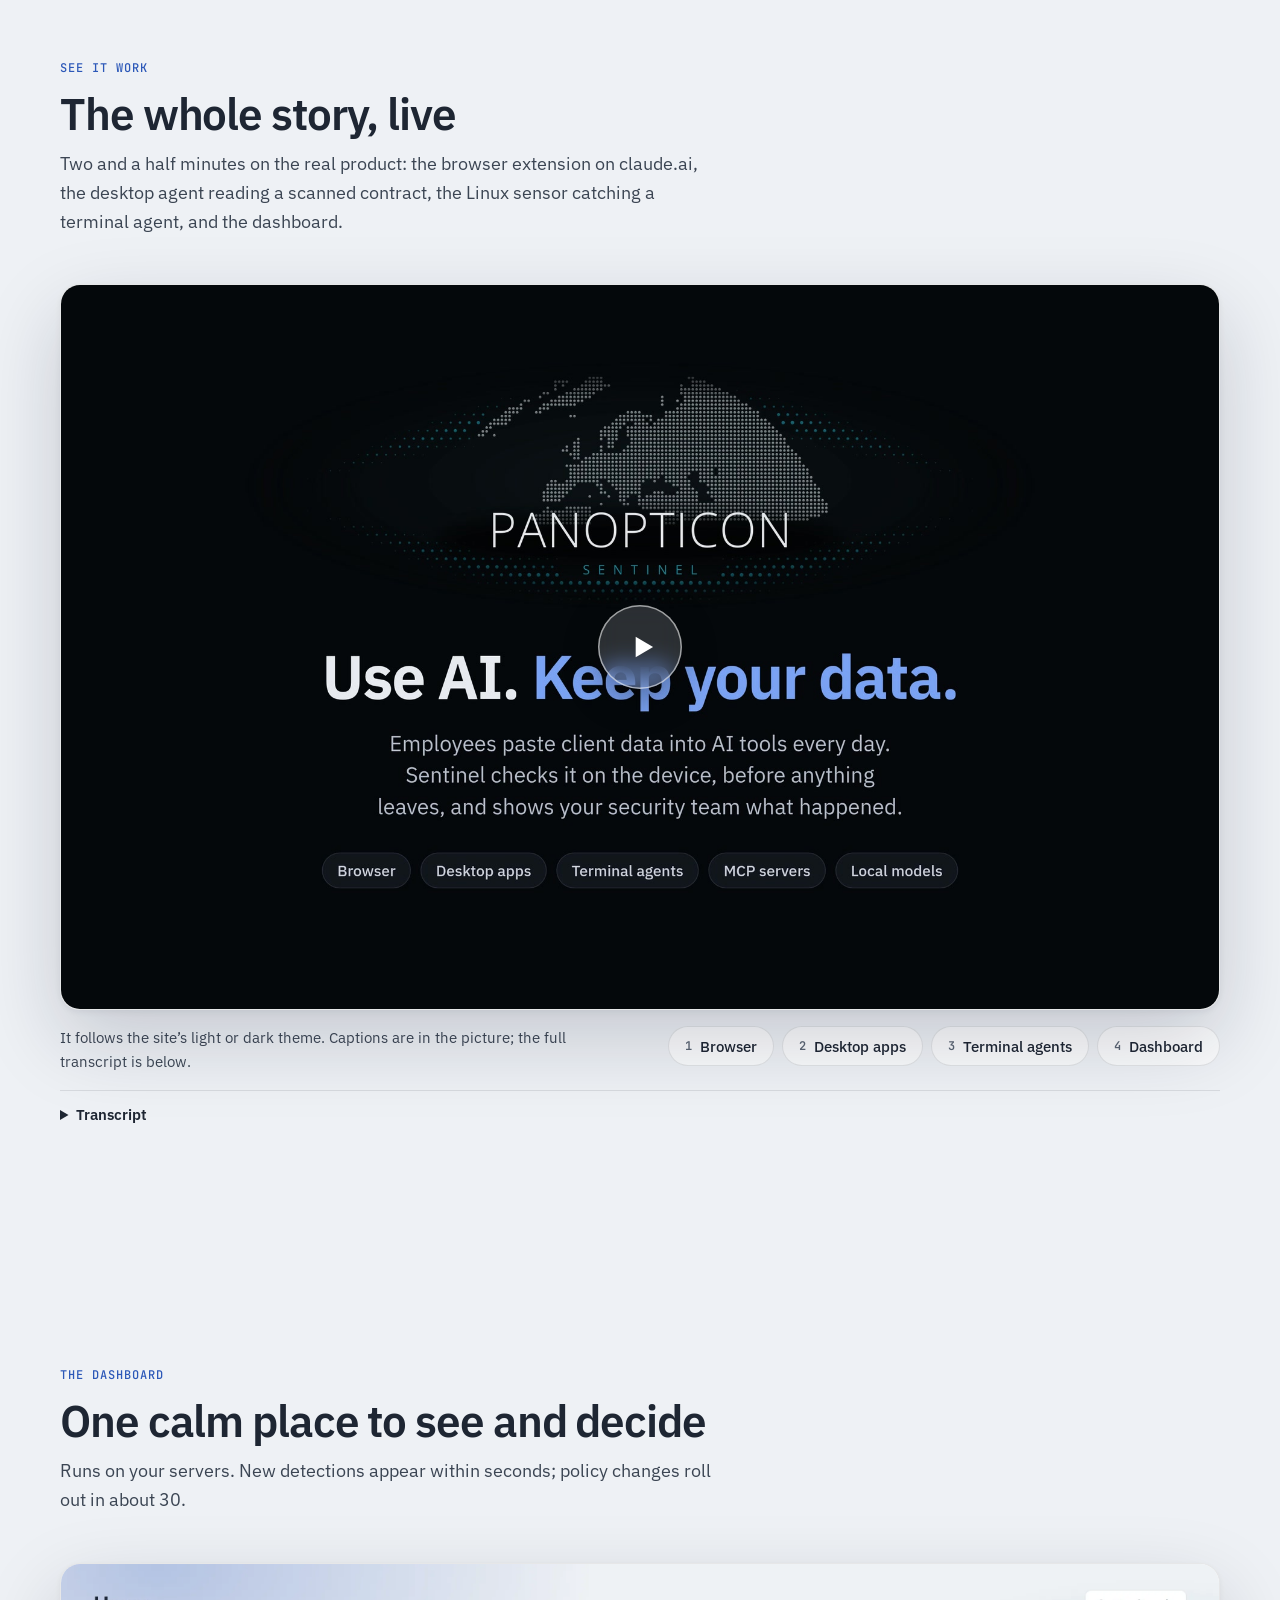
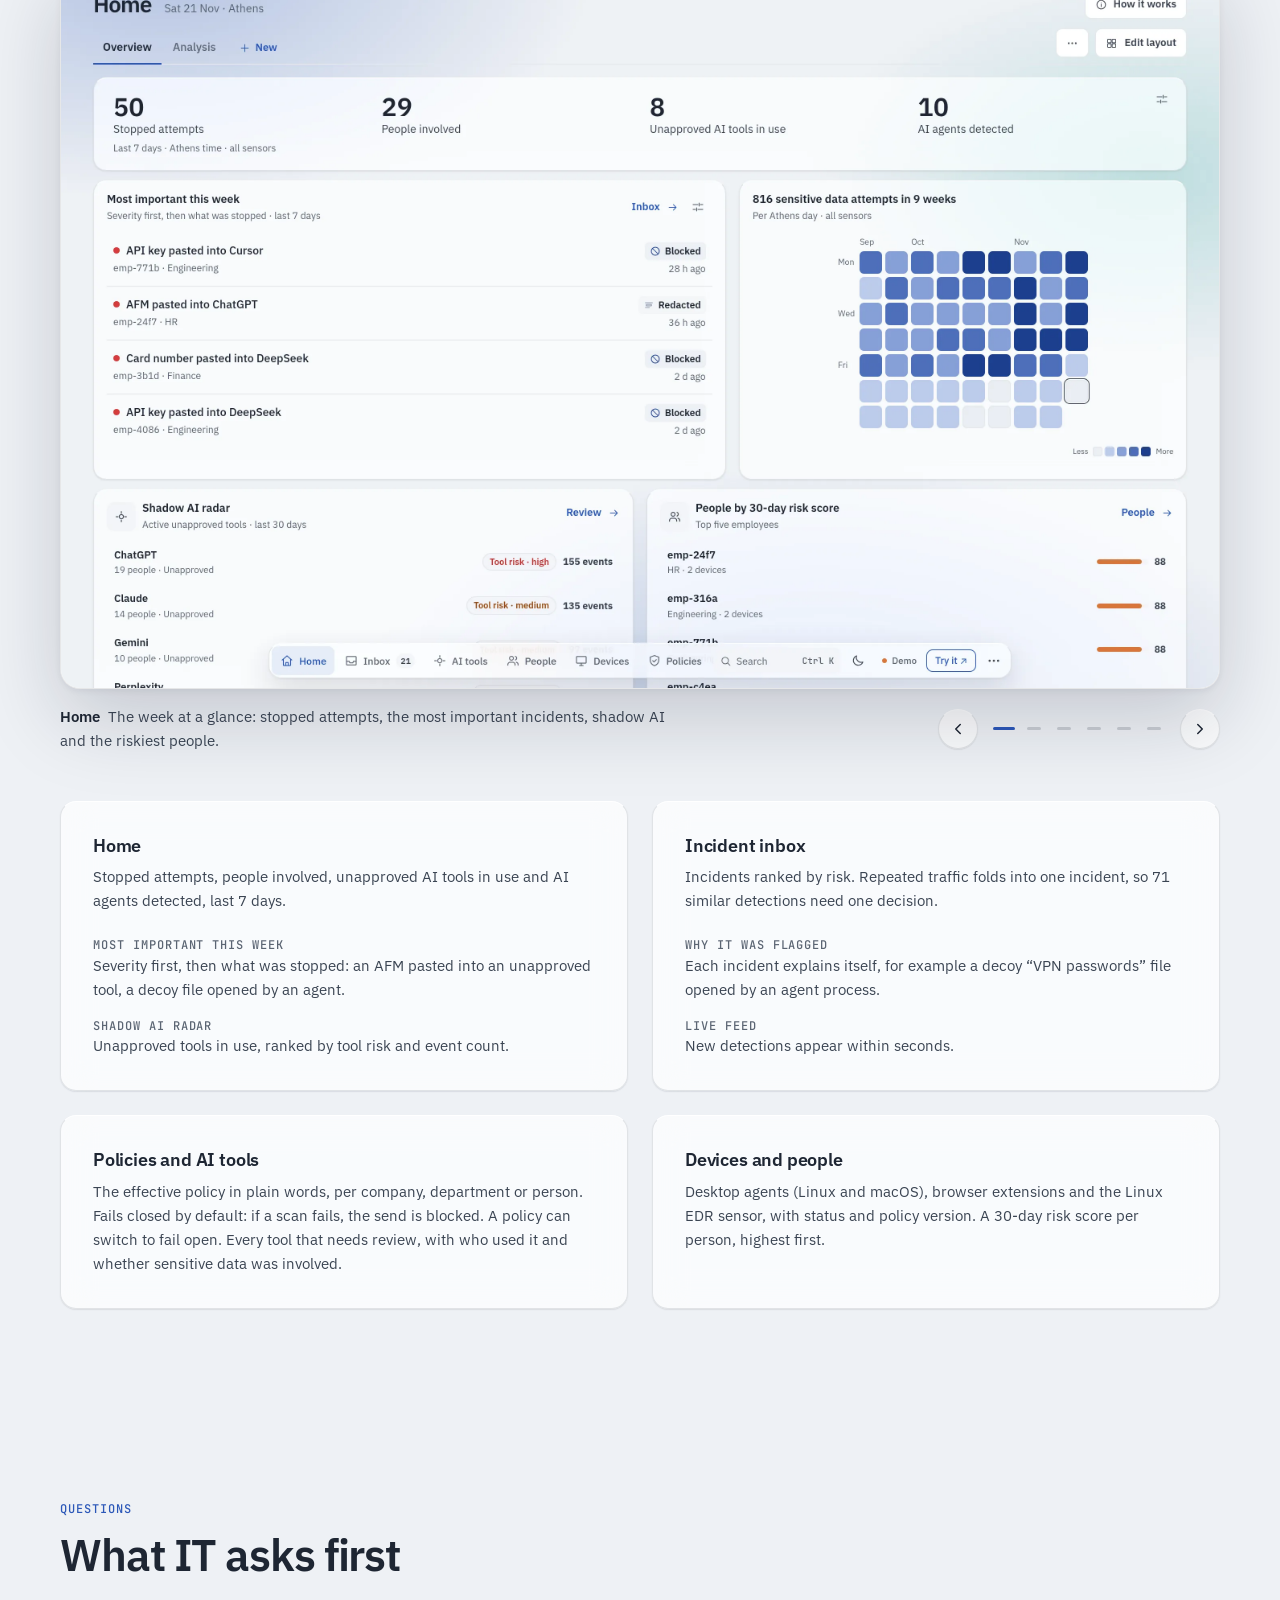
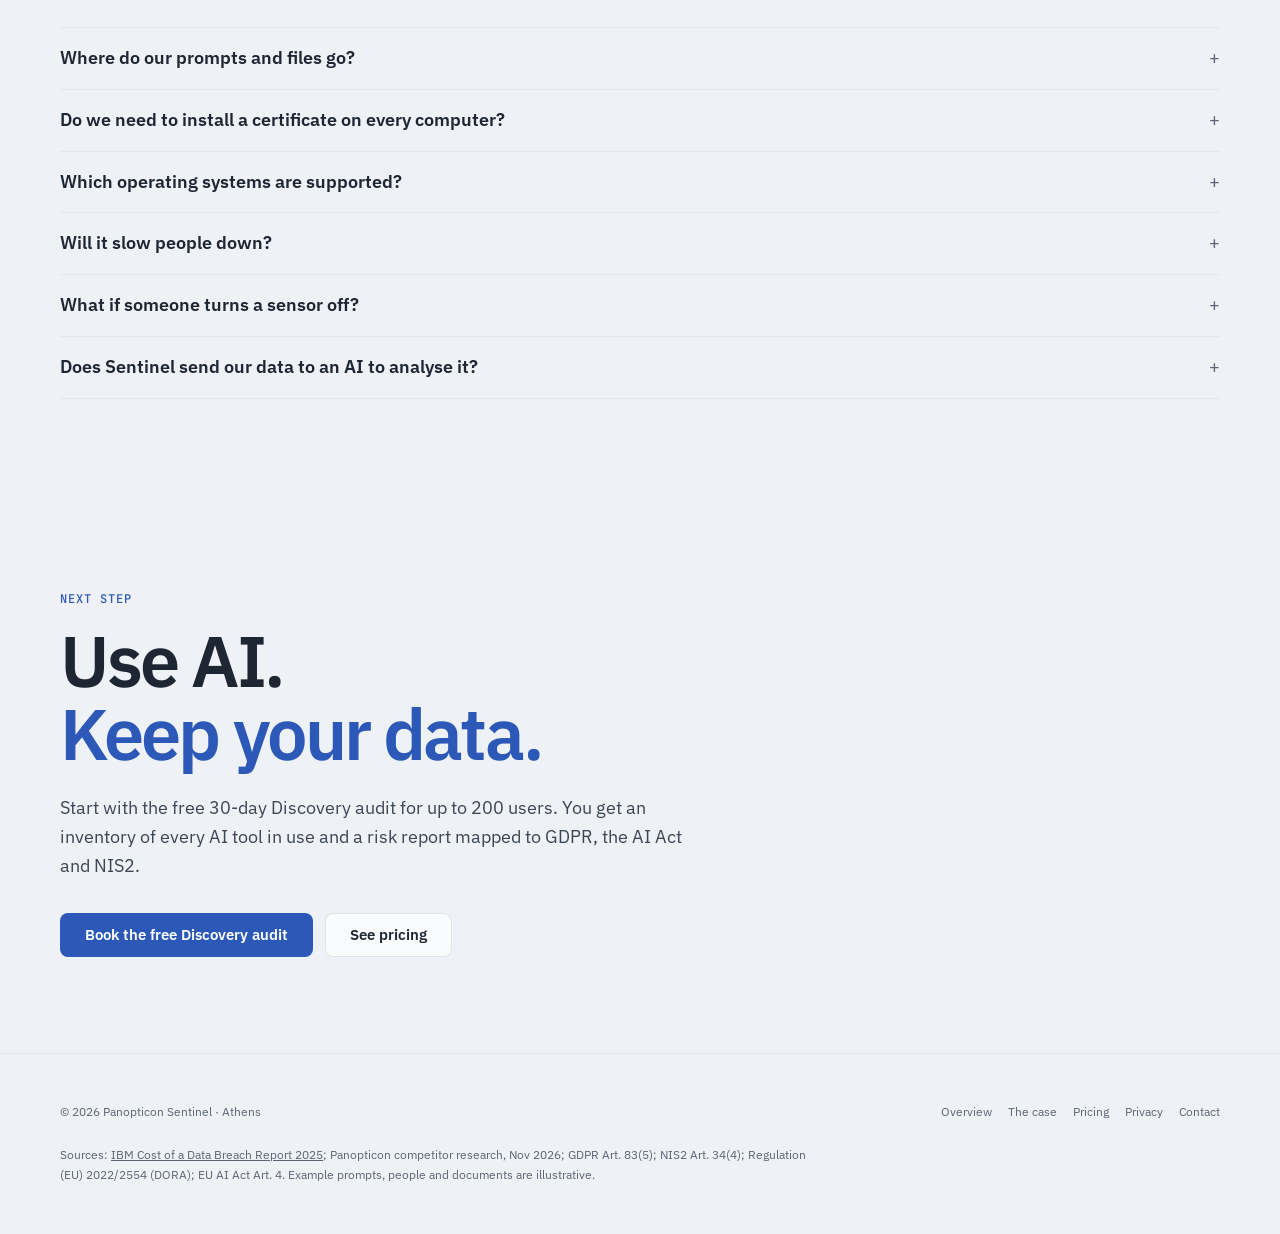
==== commit 35b2df24: "Demo video in its own 'See it work' section above the dashboard section: it covers all three sensors" ====
--- a/index.html
+++ b/index.html
@@ -389,14 +389,15 @@
   </section>
 
   <!-- The dashboard -->
-  <section aria-labelledby="product-title">
-    <div class="wrap">
-      <div class="section-head reveal">
-        <p class="eyebrow">The dashboard</p>
-        <h2 id="product-title">One calm place to see and decide</h2>
-        <p class="lead">Runs on your servers. New detections appear within seconds; policy changes roll out in about 30.</p>
-      </div>
-      <figure class="film reveal" id="film" data-film aria-labelledby="film-title">
+  <!-- Demo video: the whole story, live (all three sensors, then the dashboard) -->
+  <section id="demo" aria-labelledby="demo-title">
+    <div class="wrap">
+      <div class="section-head reveal">
+        <p class="eyebrow">See it work</p>
+        <h2 id="demo-title">The whole story, live</h2>
+        <p class="lead">Two and a half minutes on the real product: the browser extension on claude.ai, the desktop agent reading a scanned contract, the Linux sensor catching a terminal agent, and the dashboard.</p>
+      </div>
+      <figure class="film reveal" id="film" data-film aria-labelledby="demo-title">
         <!-- One silent recording per theme, frame for frame the same, plus one music track that keeps
              time. A theme switch crossfades the pictures; the sound is never touched (site.js, "demo video"). -->
         <div class="film-frame" data-film-frame>
@@ -424,8 +425,7 @@
           </div>
         </div>
         <figcaption class="film-foot">
-          <p class="film-cap"><b id="film-title">The whole story, live, in two and a half minutes.</b>
-            <span id="film-desc">Recorded on the real product: the extension on claude.ai, the desktop agent reading a scanned contract, the Linux sensor catching a terminal agent, and this dashboard. It follows the site’s light or dark theme.</span></p>
+          <p class="film-cap"><span id="film-desc">It follows the site’s light or dark theme. Captions are in the picture; the full transcript is below.</span></p>
           <ol class="film-chapters" aria-label="Jump to a part of the video">
             <li><button type="button" data-seek="6.5"><span>1</span>Browser</button></li>
             <li><button type="button" data-seek="34.7"><span>2</span>Desktop apps</button></li>
@@ -464,6 +464,16 @@
           </ol>
         </details>
       </figure>
+    </div>
+  </section>
+
+  <section aria-labelledby="product-title">
+    <div class="wrap">
+      <div class="section-head reveal">
+        <p class="eyebrow">The dashboard</p>
+        <h2 id="product-title">One calm place to see and decide</h2>
+        <p class="lead">Runs on your servers. New detections appear within seconds; policy changes roll out in about 30.</p>
+      </div>
       <div class="gallery reveal" data-gallery role="region" aria-roledescription="carousel" aria-label="Dashboard pages" tabindex="0">
         <div class="gallery-stage">
           <button type="button" class="gallery-arrow side prev" data-gprev aria-label="Previous page"><svg viewBox="0 0 24 24" fill="none" stroke="currentColor" stroke-width="2" stroke-linecap="round" stroke-linejoin="round" aria-hidden="true"><path d="M15 6l-6 6 6 6"/></svg></button>
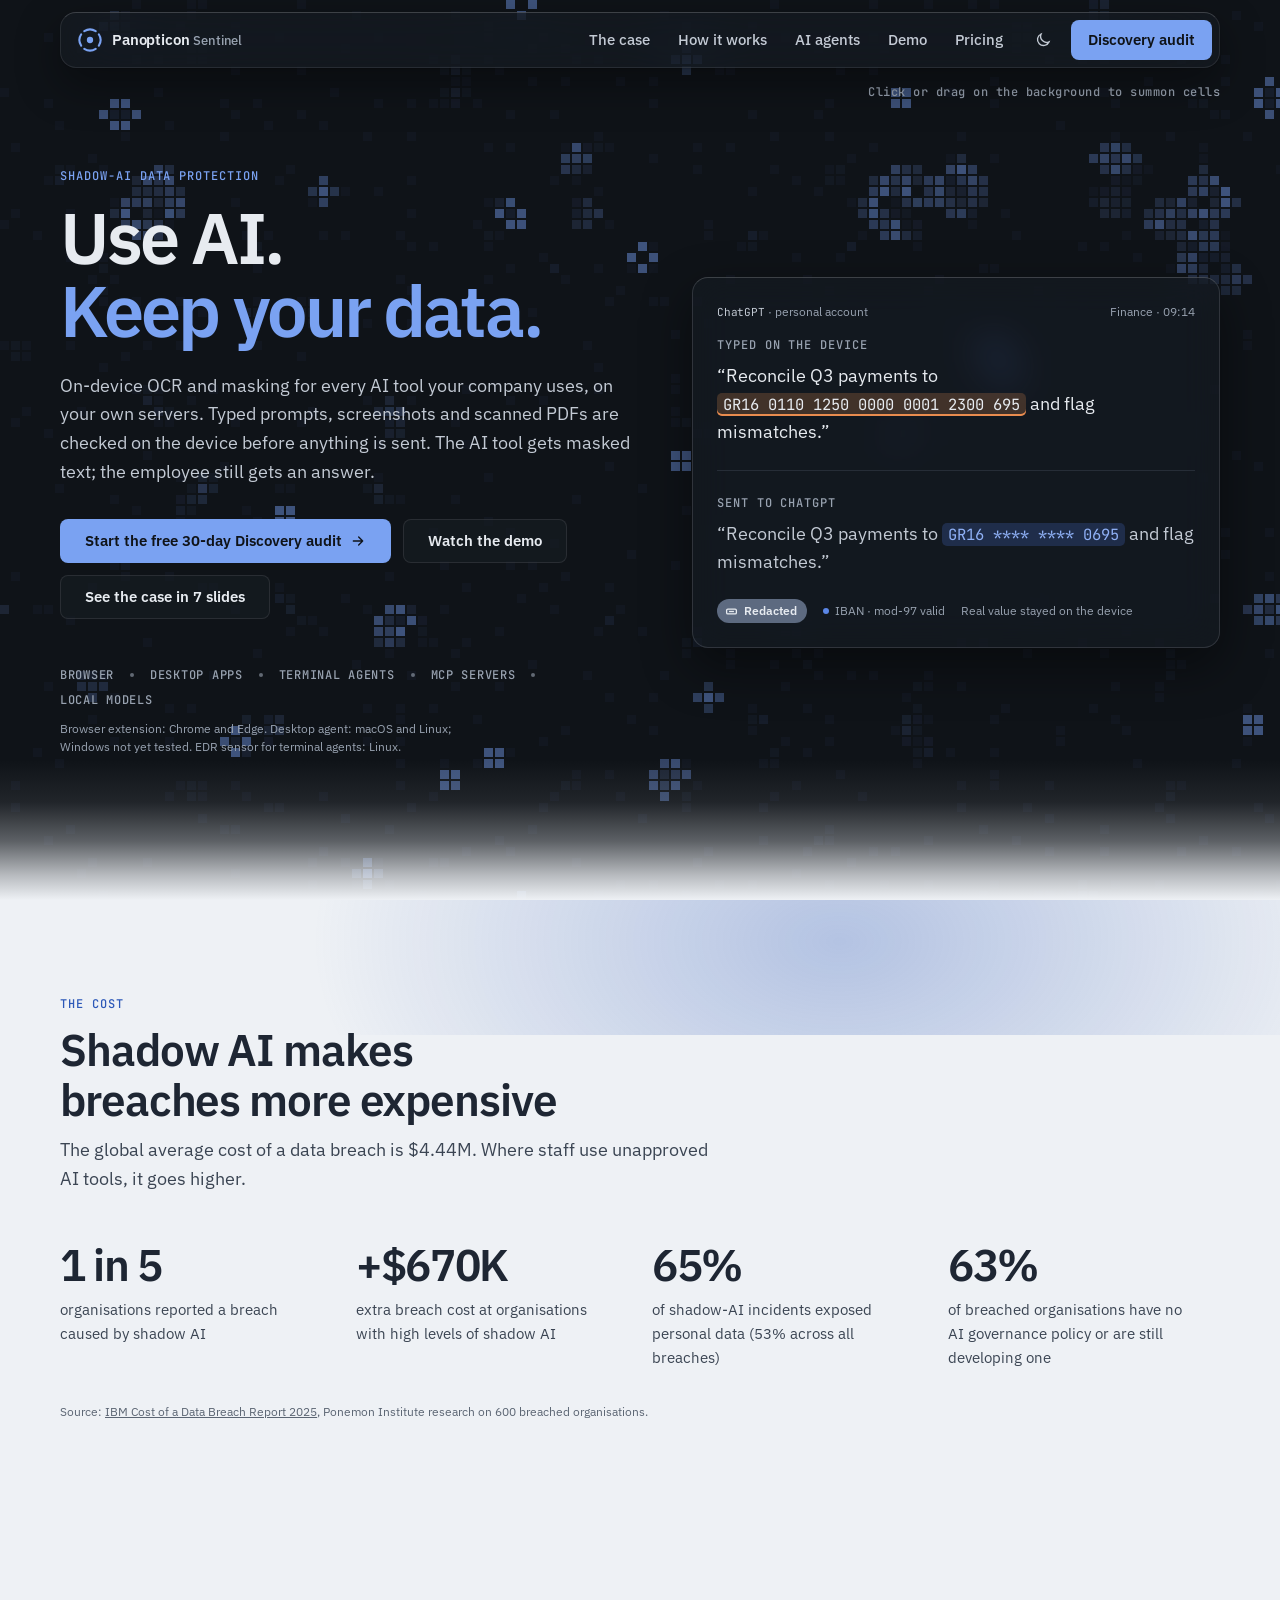
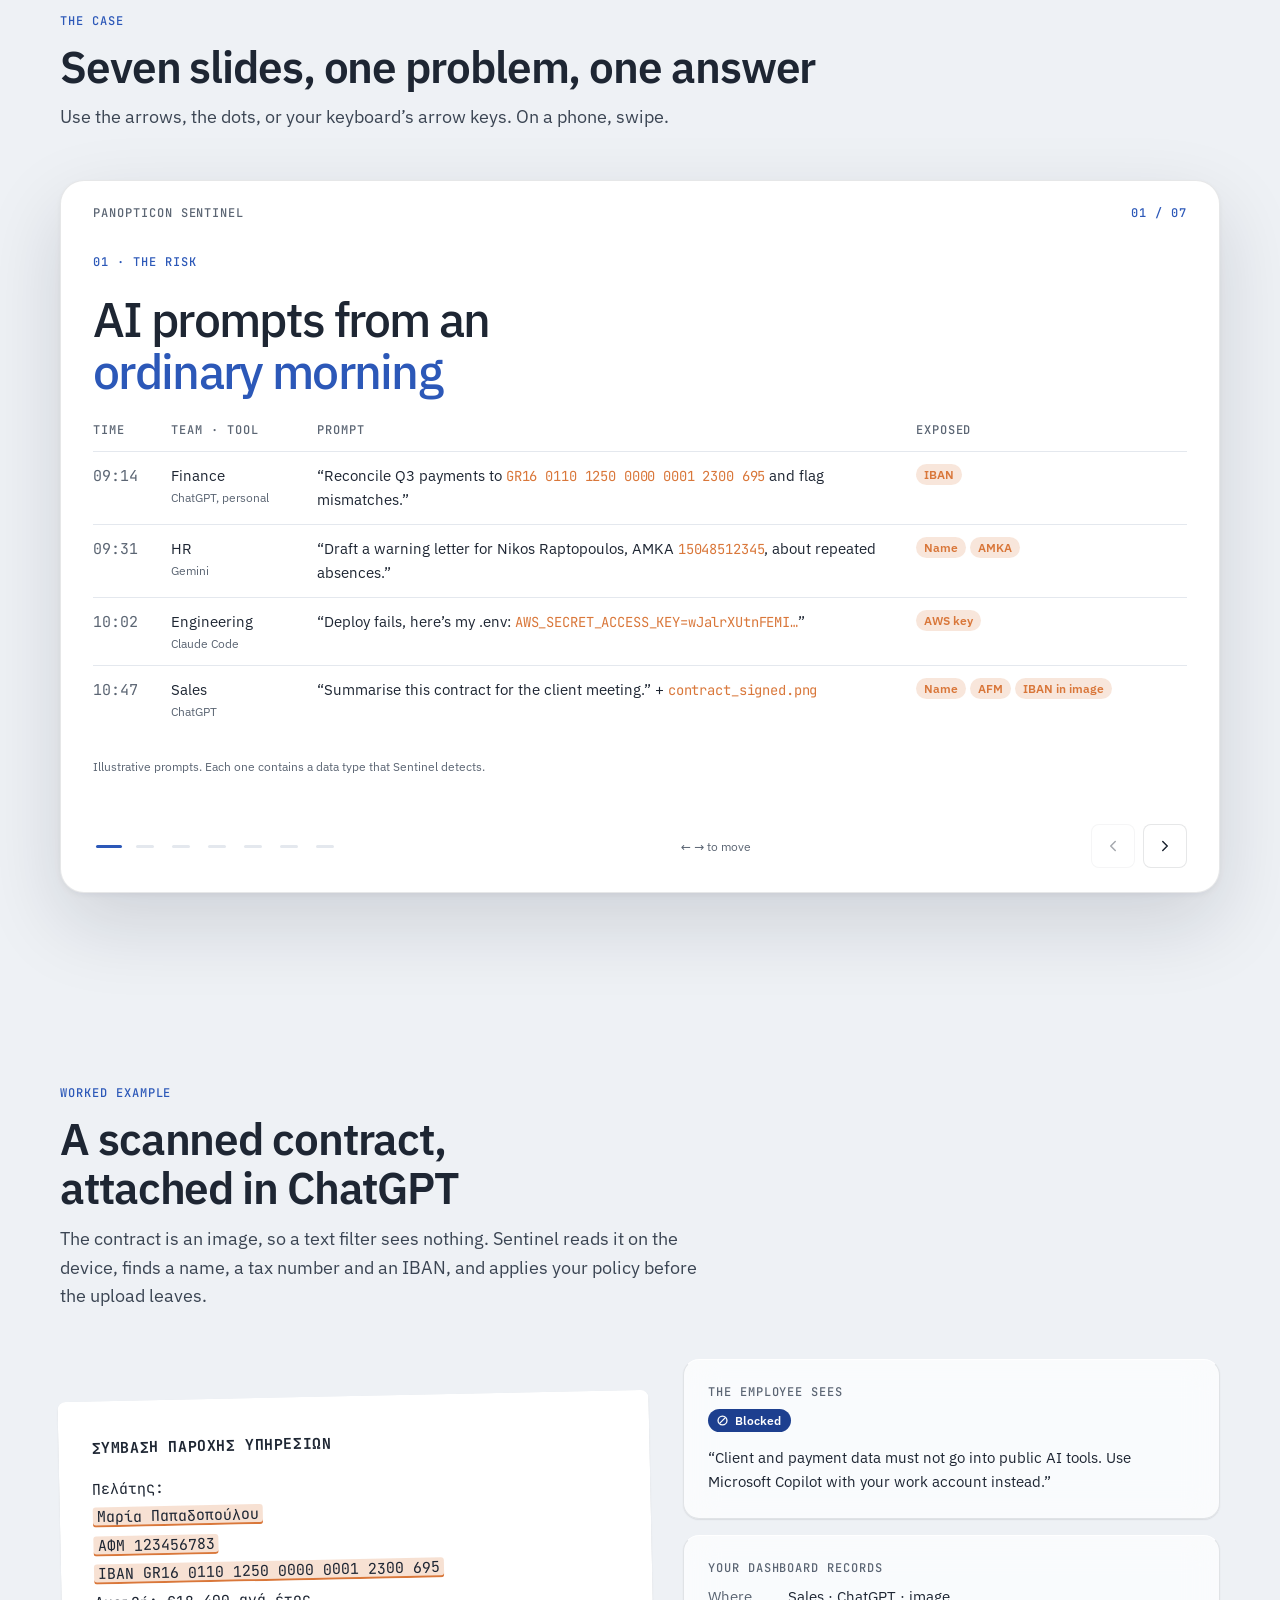
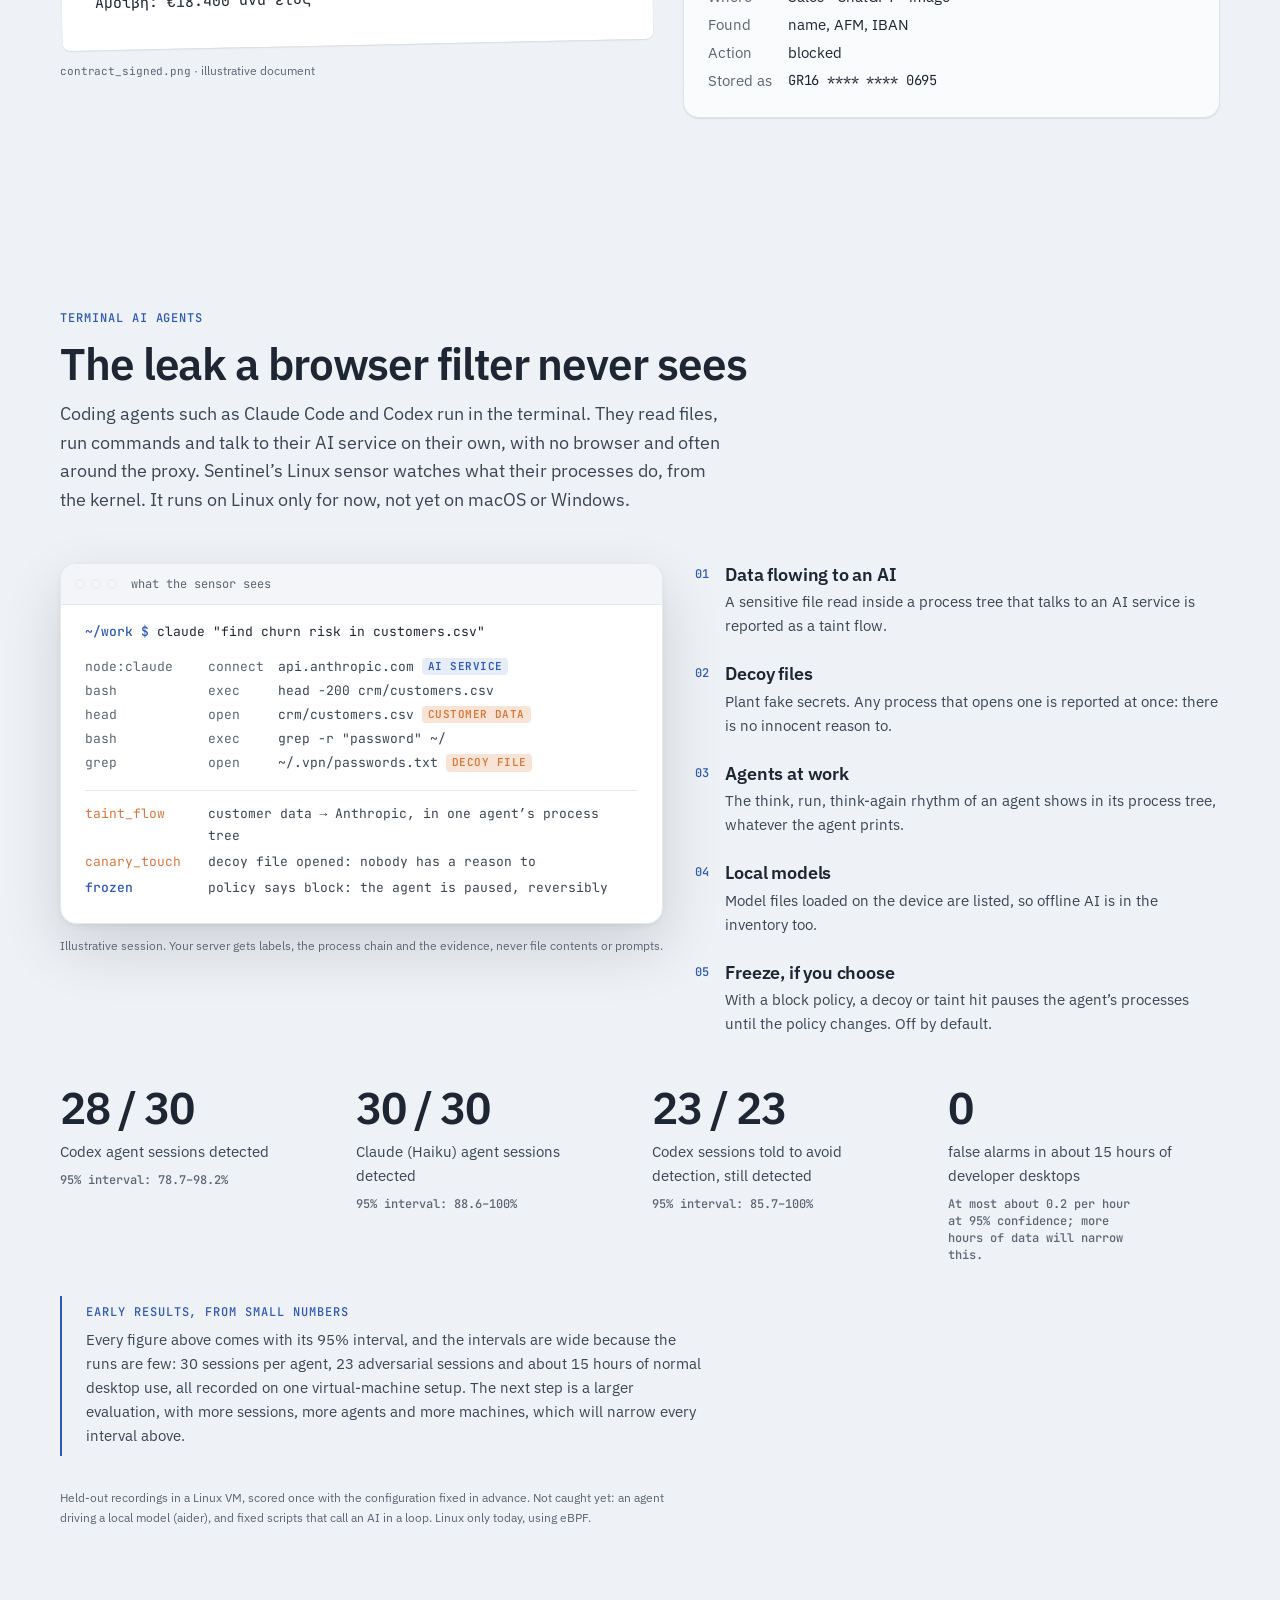
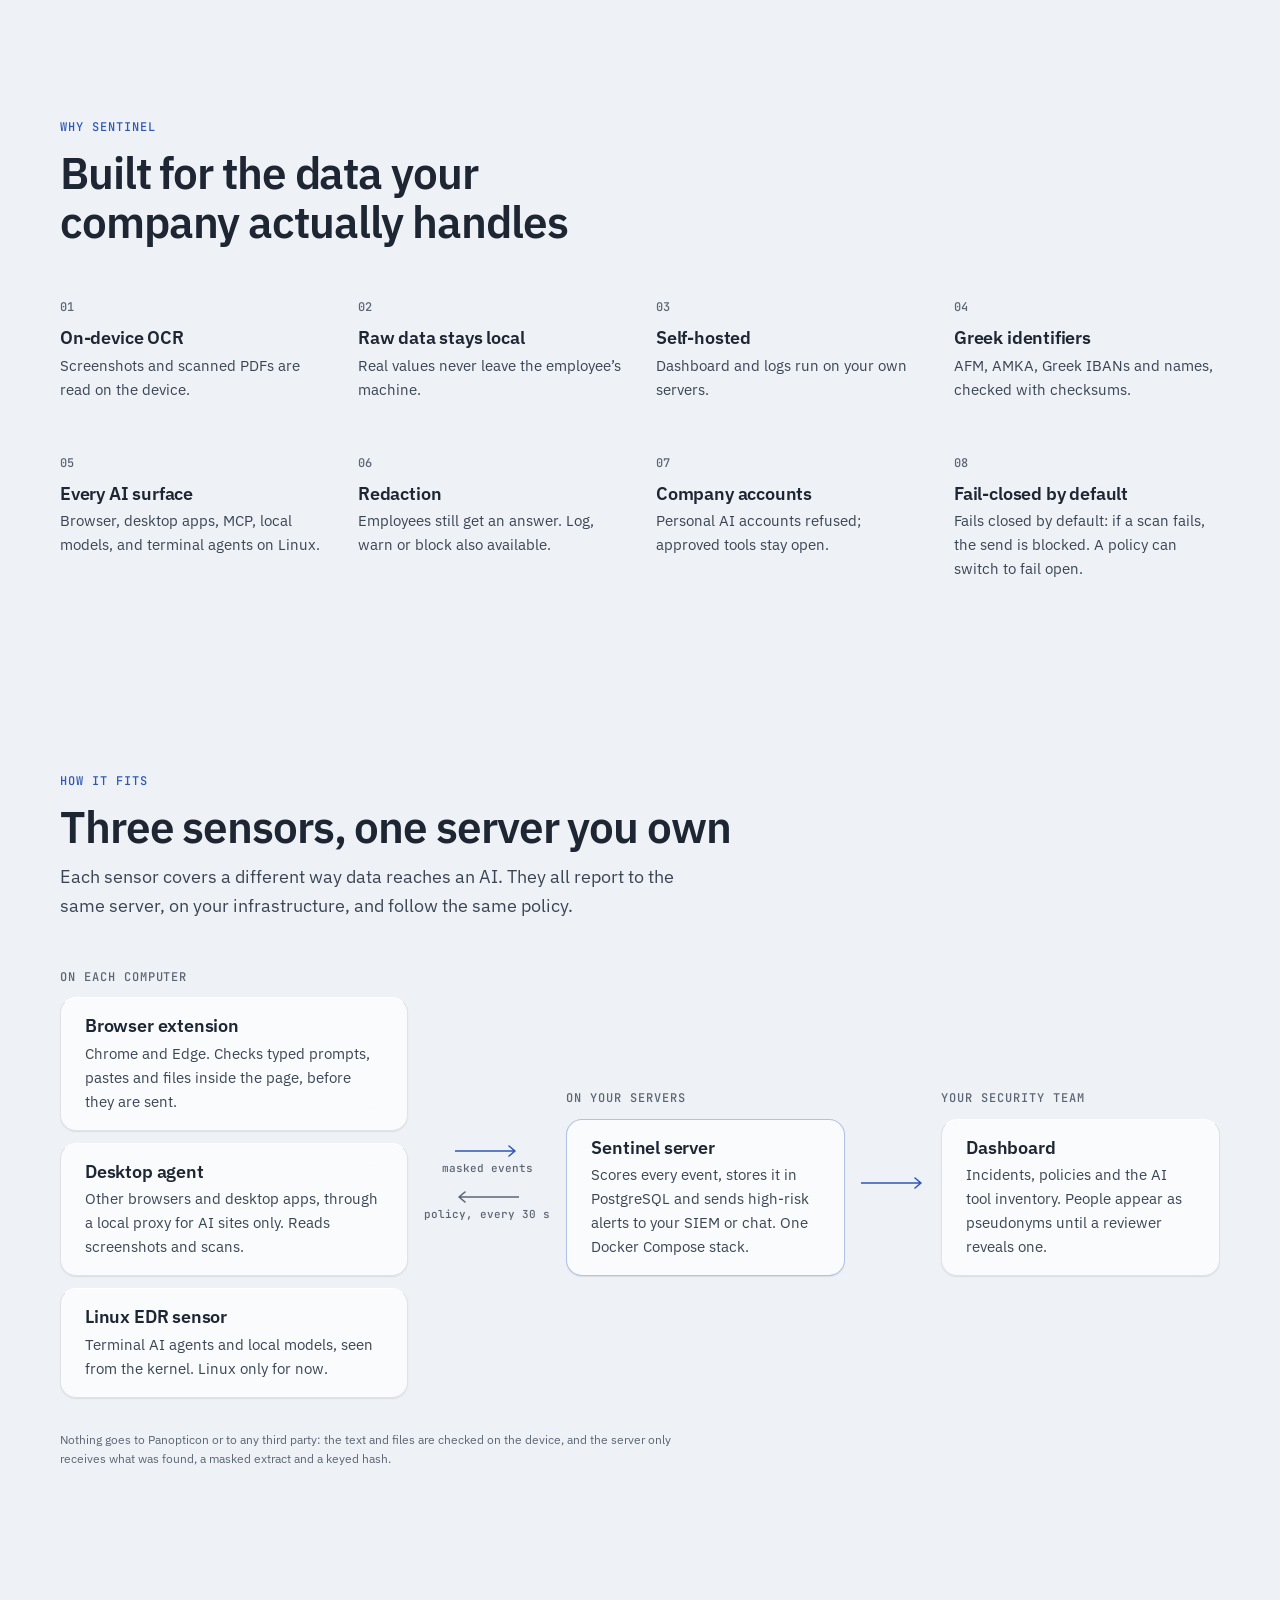
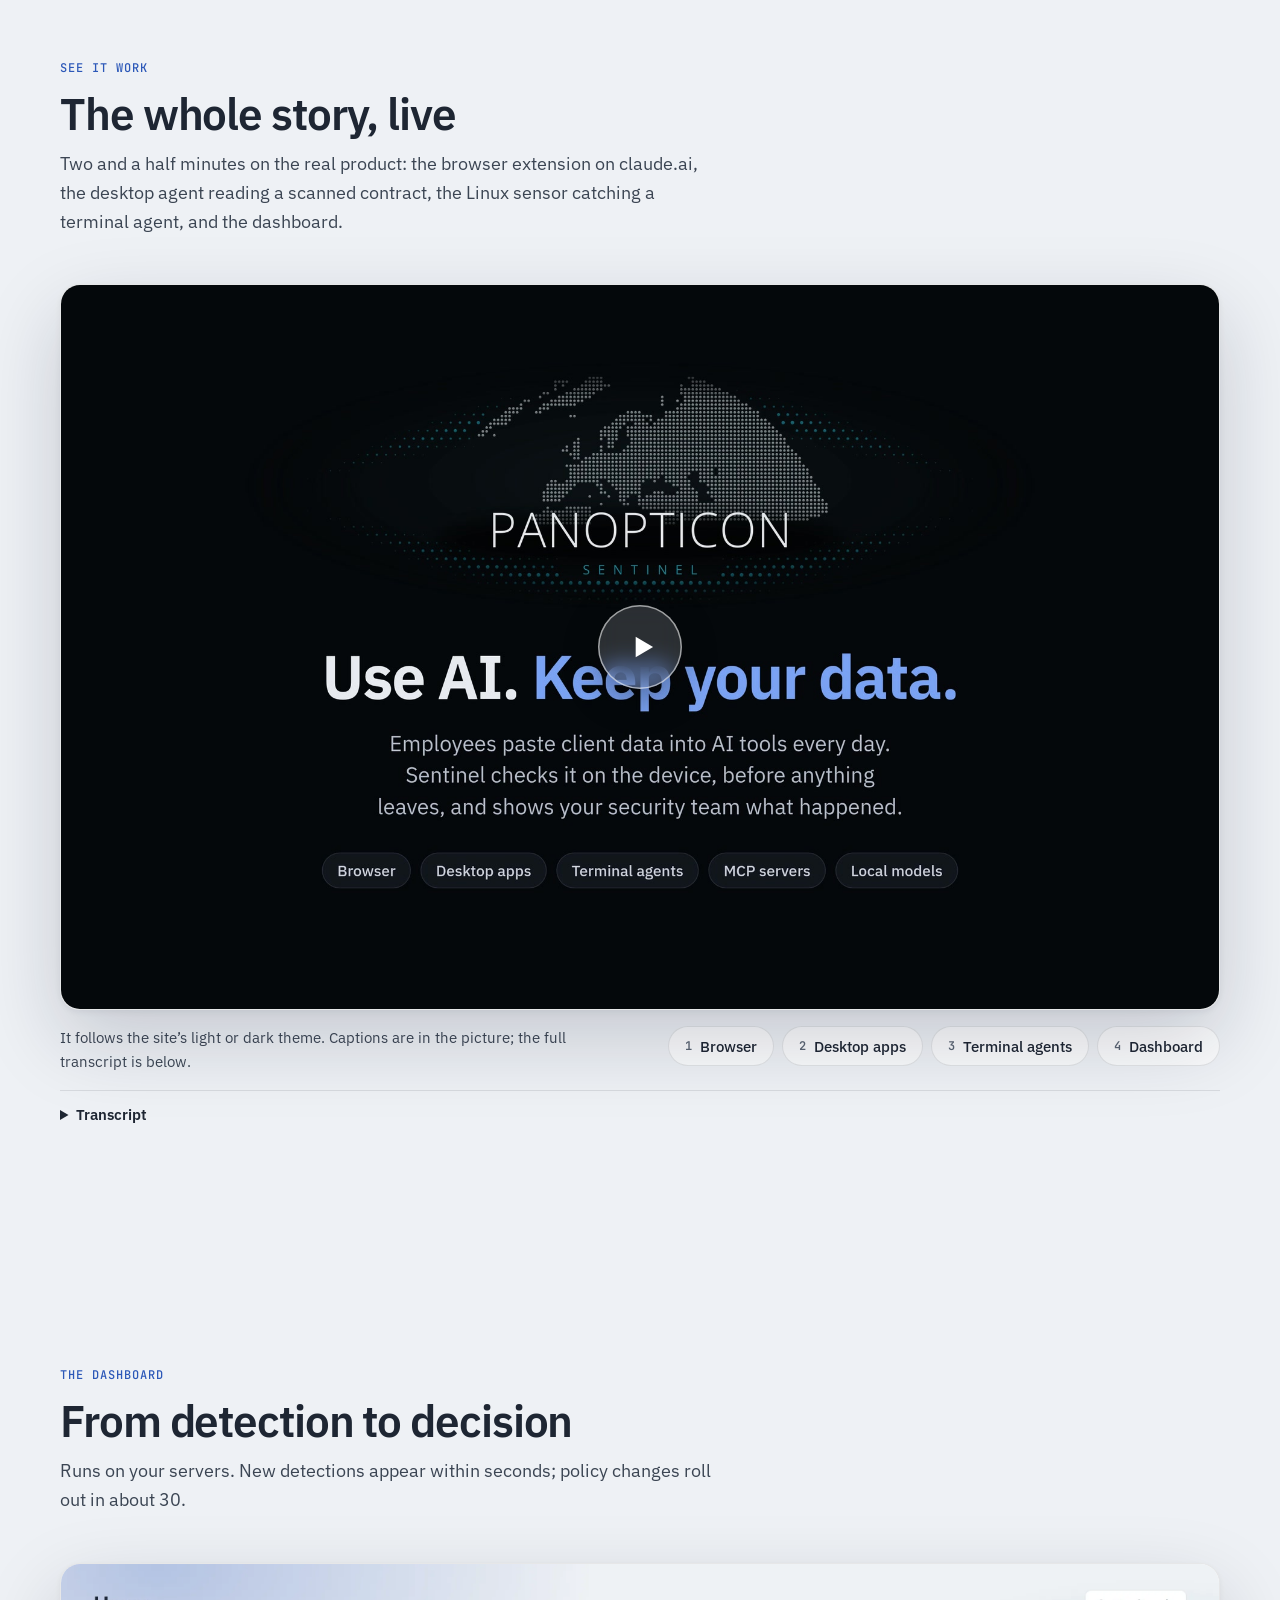
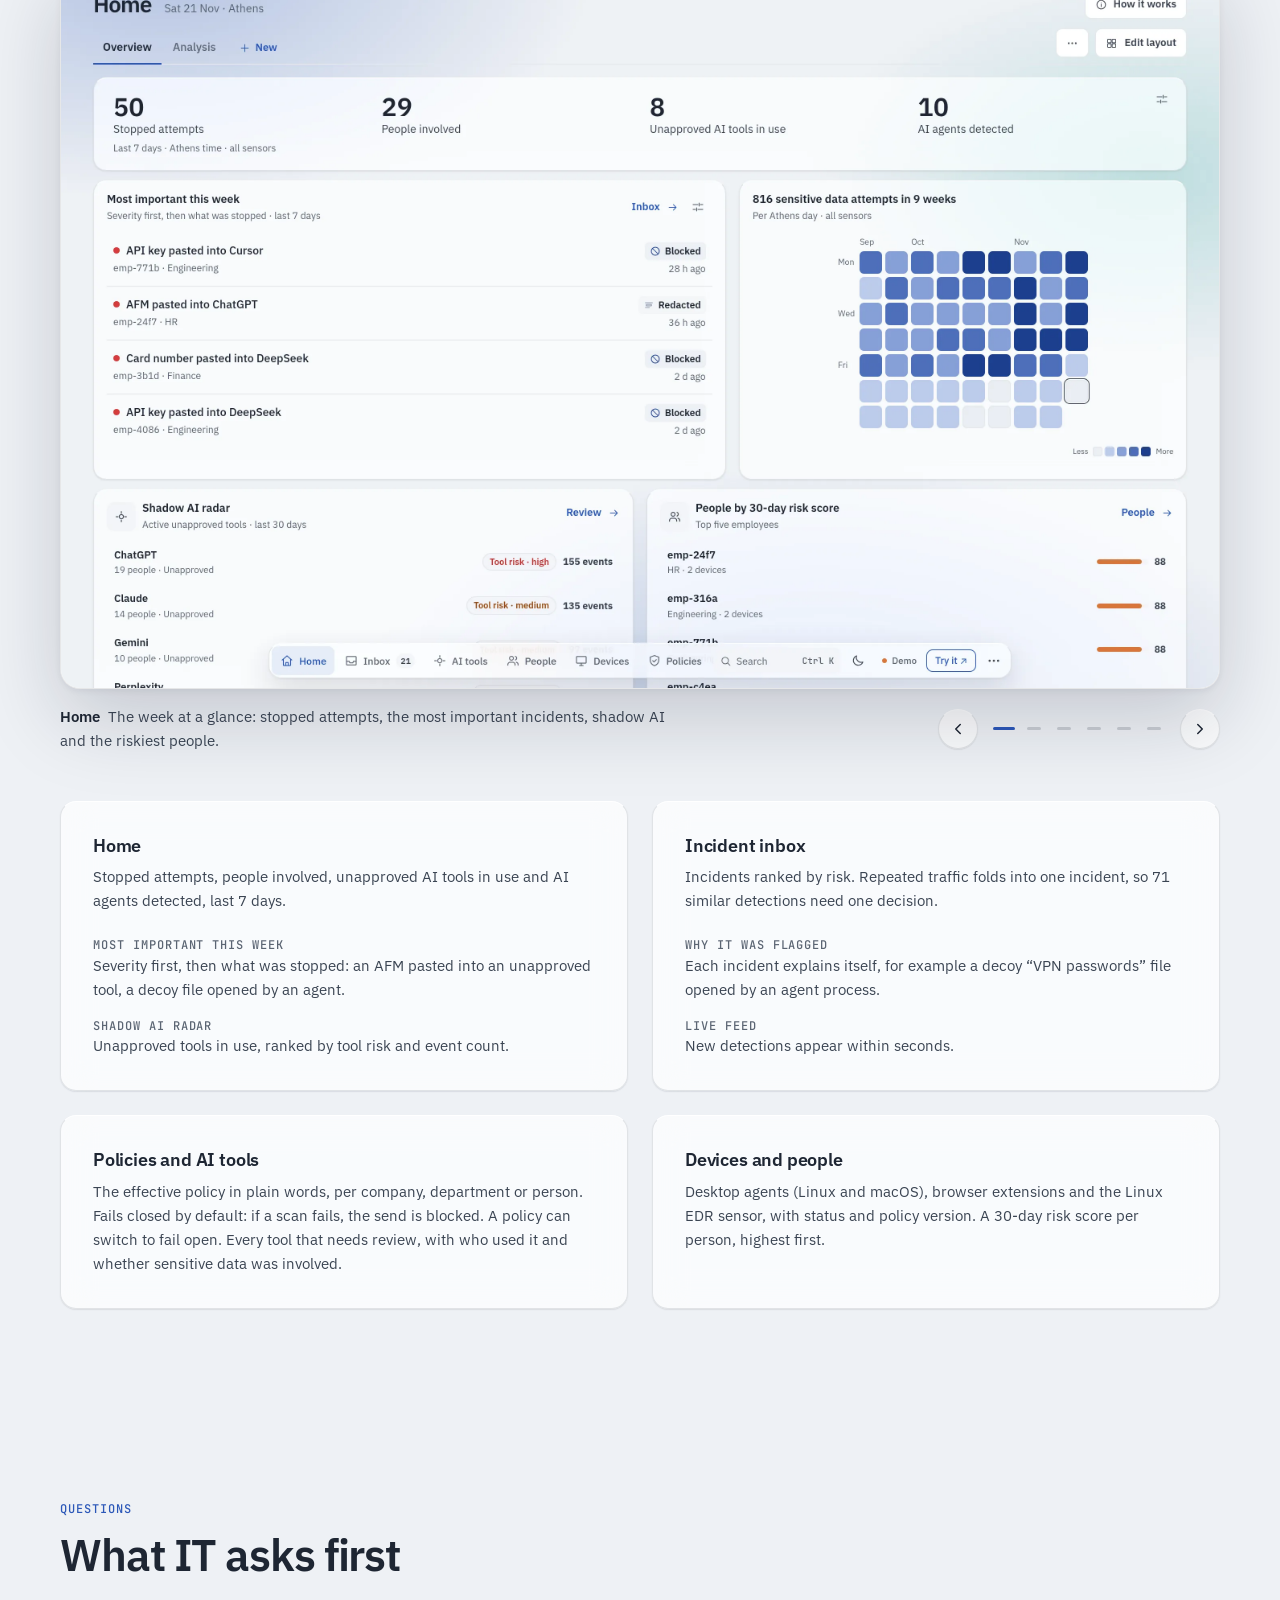
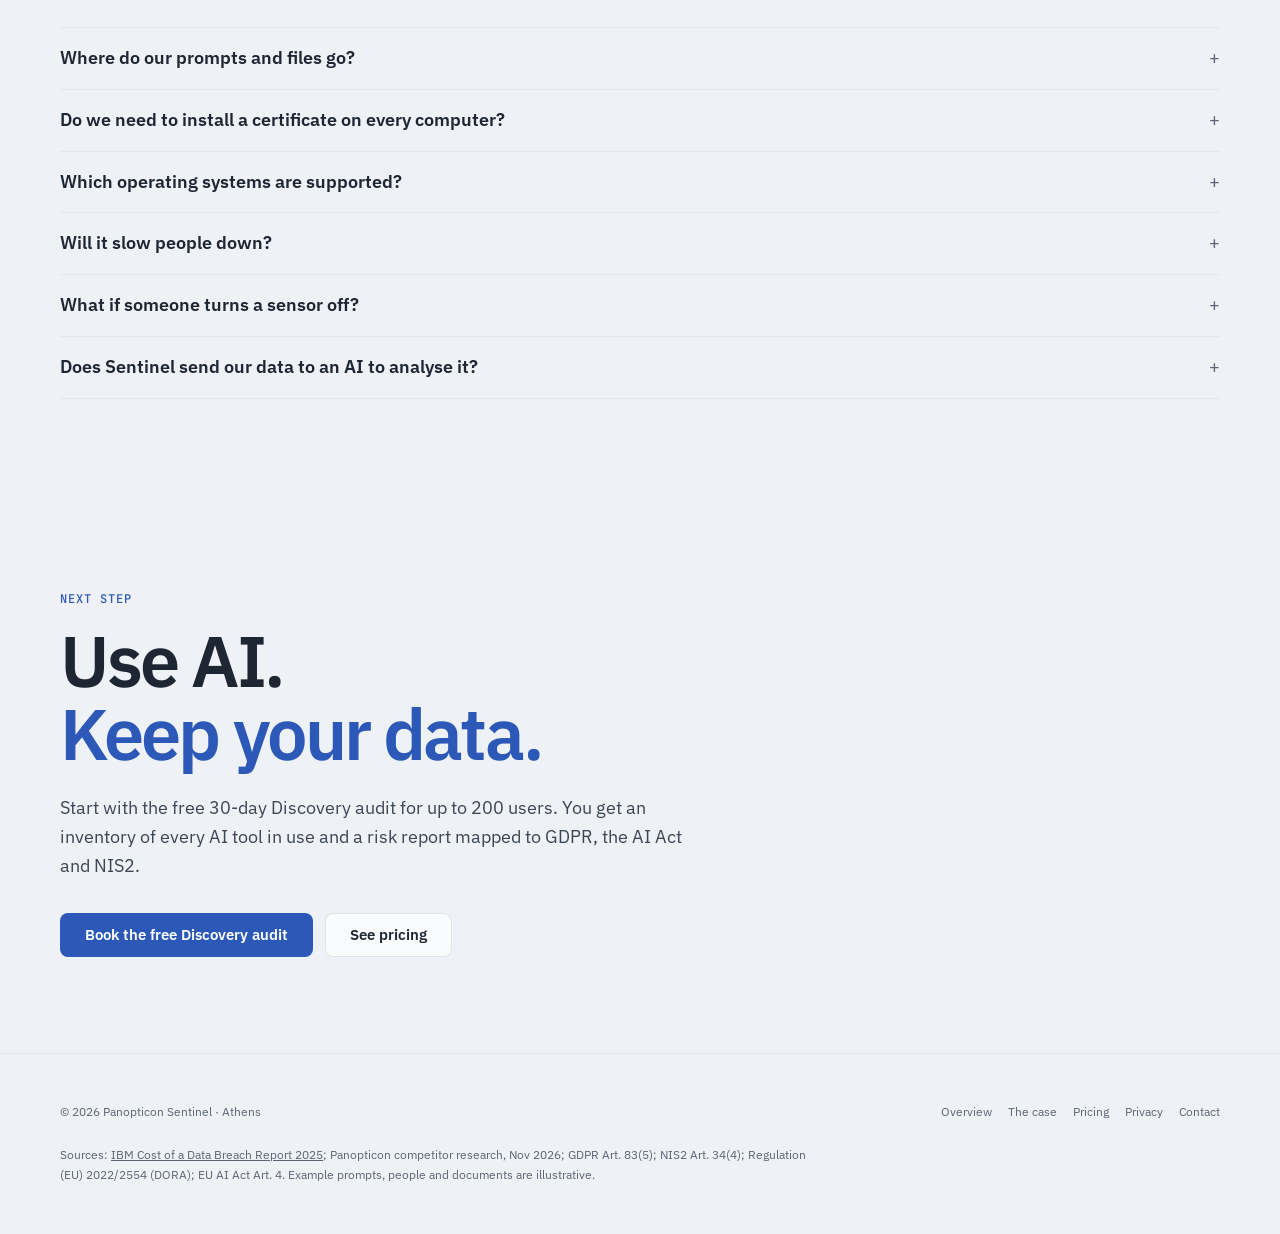
==== commit 7ffe967d: "Dashboard section heading 'From detection to decision' (the old one is now the video's dashboard car" ====
--- a/index.html
+++ b/index.html
@@ -15,7 +15,7 @@
   <link rel="icon" type="image/svg+xml" href="favicon.svg">
   <link rel="apple-touch-icon" href="assets/img/apple-touch-icon.png">
   <link rel="preload" href="assets/fonts/ibm-plex-sans-latin-wght-normal.woff2" as="font" type="font/woff2" crossorigin>
-  <link rel="stylesheet" href="assets/site.css?v=20261121v">
+  <link rel="stylesheet" href="assets/site.css?v=20261121w">
   <script>
     document.documentElement.classList.add('js');
     try {
@@ -38,7 +38,7 @@
         <li class="hide-sm"><a href="#story">The case</a></li>
         <li class="hide-sm"><a href="#how">How it works</a></li>
         <li class="hide-sm"><a href="#agents">AI agents</a></li>
-        <li><a href="#film" data-play-film>Demo</a></li>
+        <li><a href="#demo" data-play-film>Demo</a></li>
         <li><a href="pricing.html">Pricing</a></li>
       </ul>
     </nav>
@@ -64,7 +64,7 @@
         <div class="actions">
           <a class="btn btn-primary" href="pricing.html#audit">Start the free 30-day Discovery audit
             <svg viewBox="0 0 24 24" fill="none" stroke="currentColor" stroke-width="2" stroke-linecap="round" stroke-linejoin="round" aria-hidden="true"><path d="M5 12h14M13 6l6 6-6 6"/></svg></a>
-          <a class="btn" href="#film" data-play-film>Watch the demo</a>
+          <a class="btn" href="#demo" data-play-film>Watch the demo</a>
           <a class="btn" href="#story">See the case in 7 slides</a>
         </div>
         <ul class="surfaces" aria-label="Covered surfaces">
@@ -471,7 +471,7 @@
     <div class="wrap">
       <div class="section-head reveal">
         <p class="eyebrow">The dashboard</p>
-        <h2 id="product-title">One calm place to see and decide</h2>
+        <h2 id="product-title">From detection to decision</h2>
         <p class="lead">Runs on your servers. New detections appear within seconds; policy changes roll out in about 30.</p>
       </div>
       <div class="gallery reveal" data-gallery role="region" aria-roledescription="carousel" aria-label="Dashboard pages" tabindex="0">
@@ -603,6 +603,6 @@
   </div>
 </footer>
 
-<script src="assets/site.js?v=20261121v" defer></script>
+<script src="assets/site.js?v=20261121w" defer></script>
 </body>
 </html>
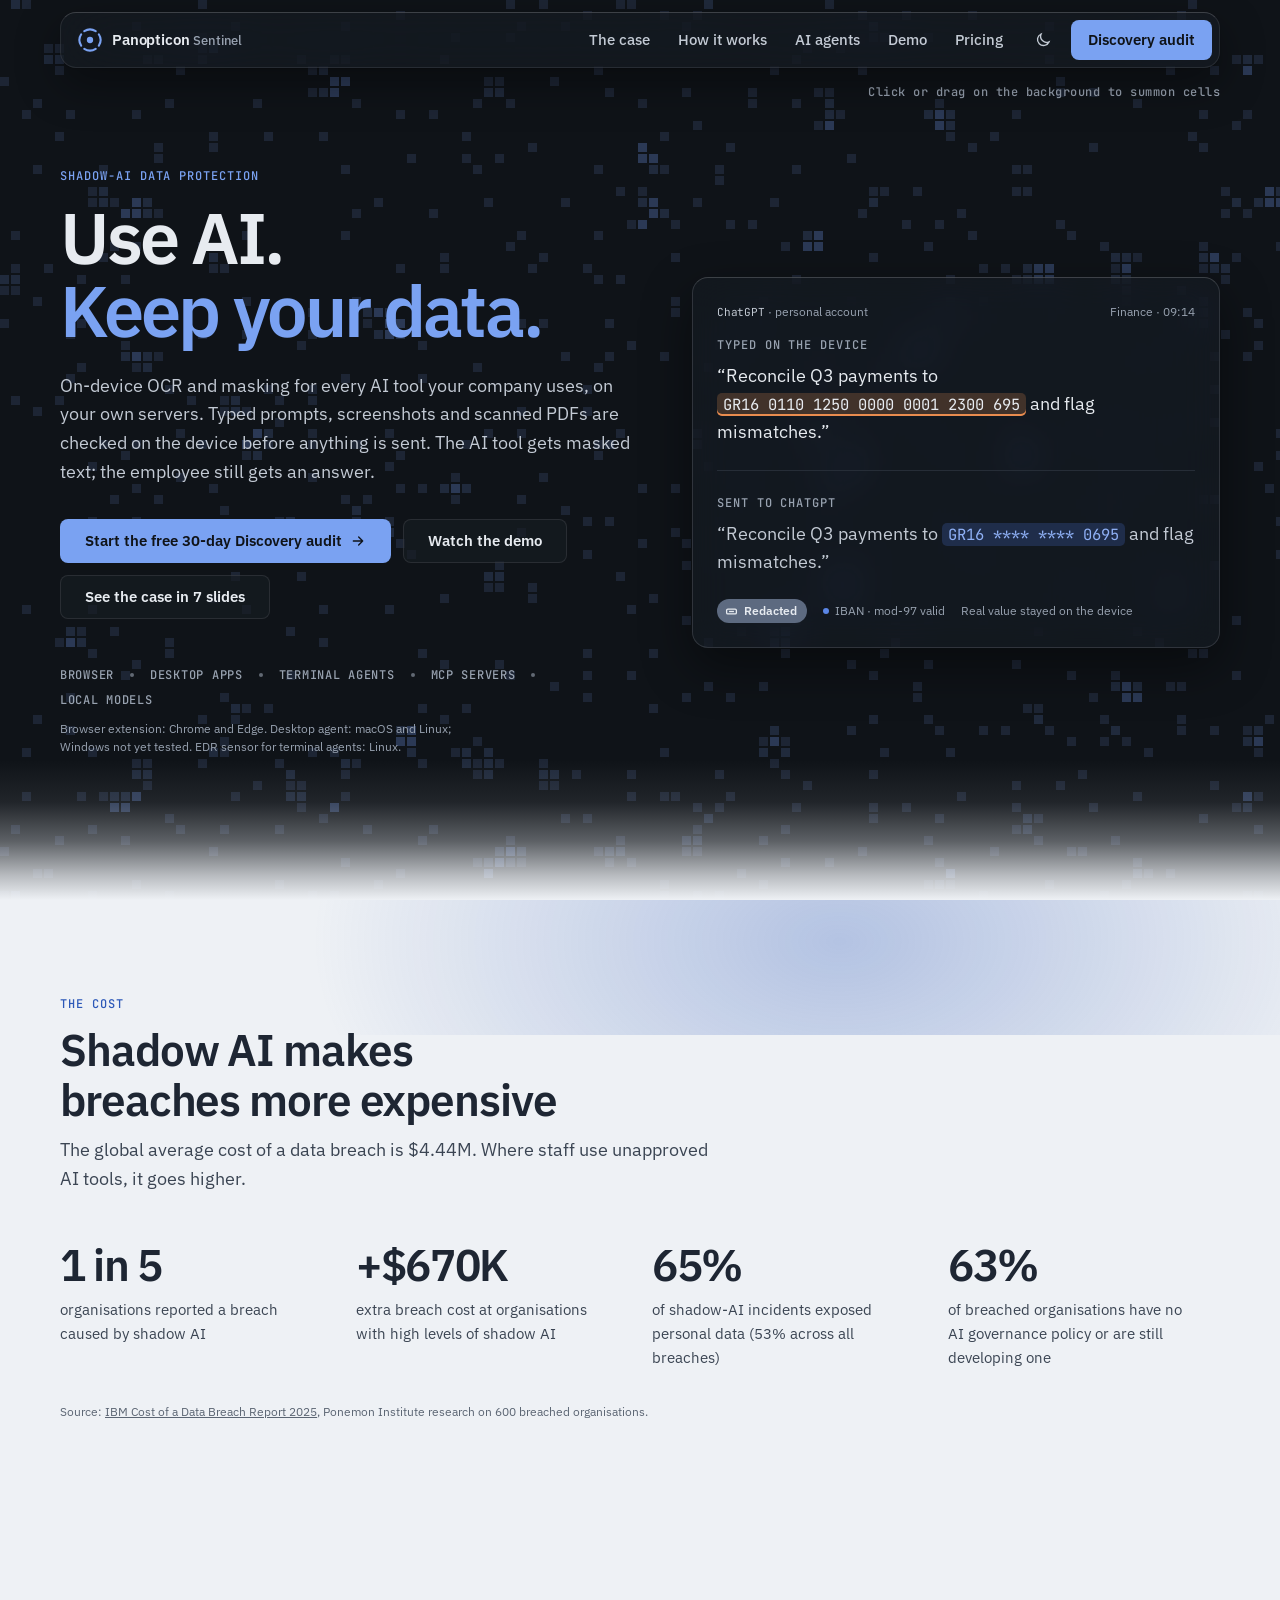
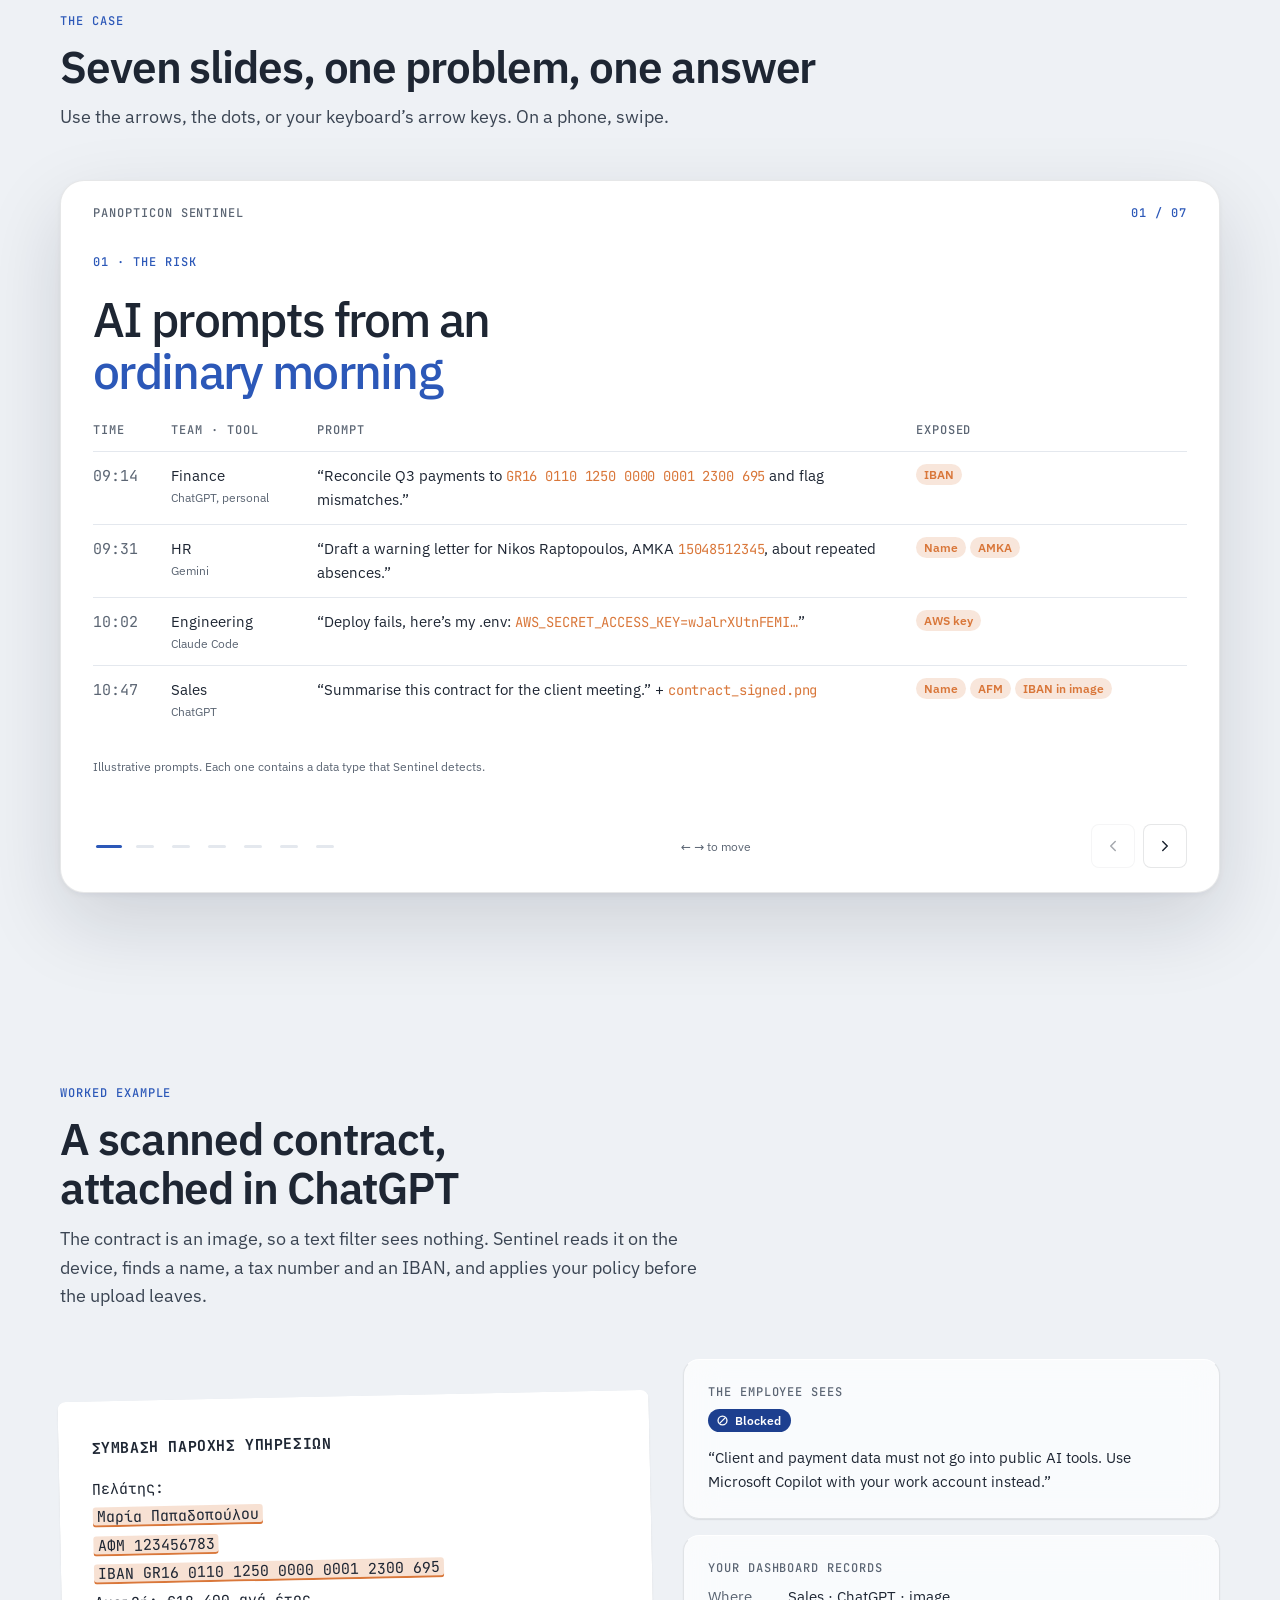
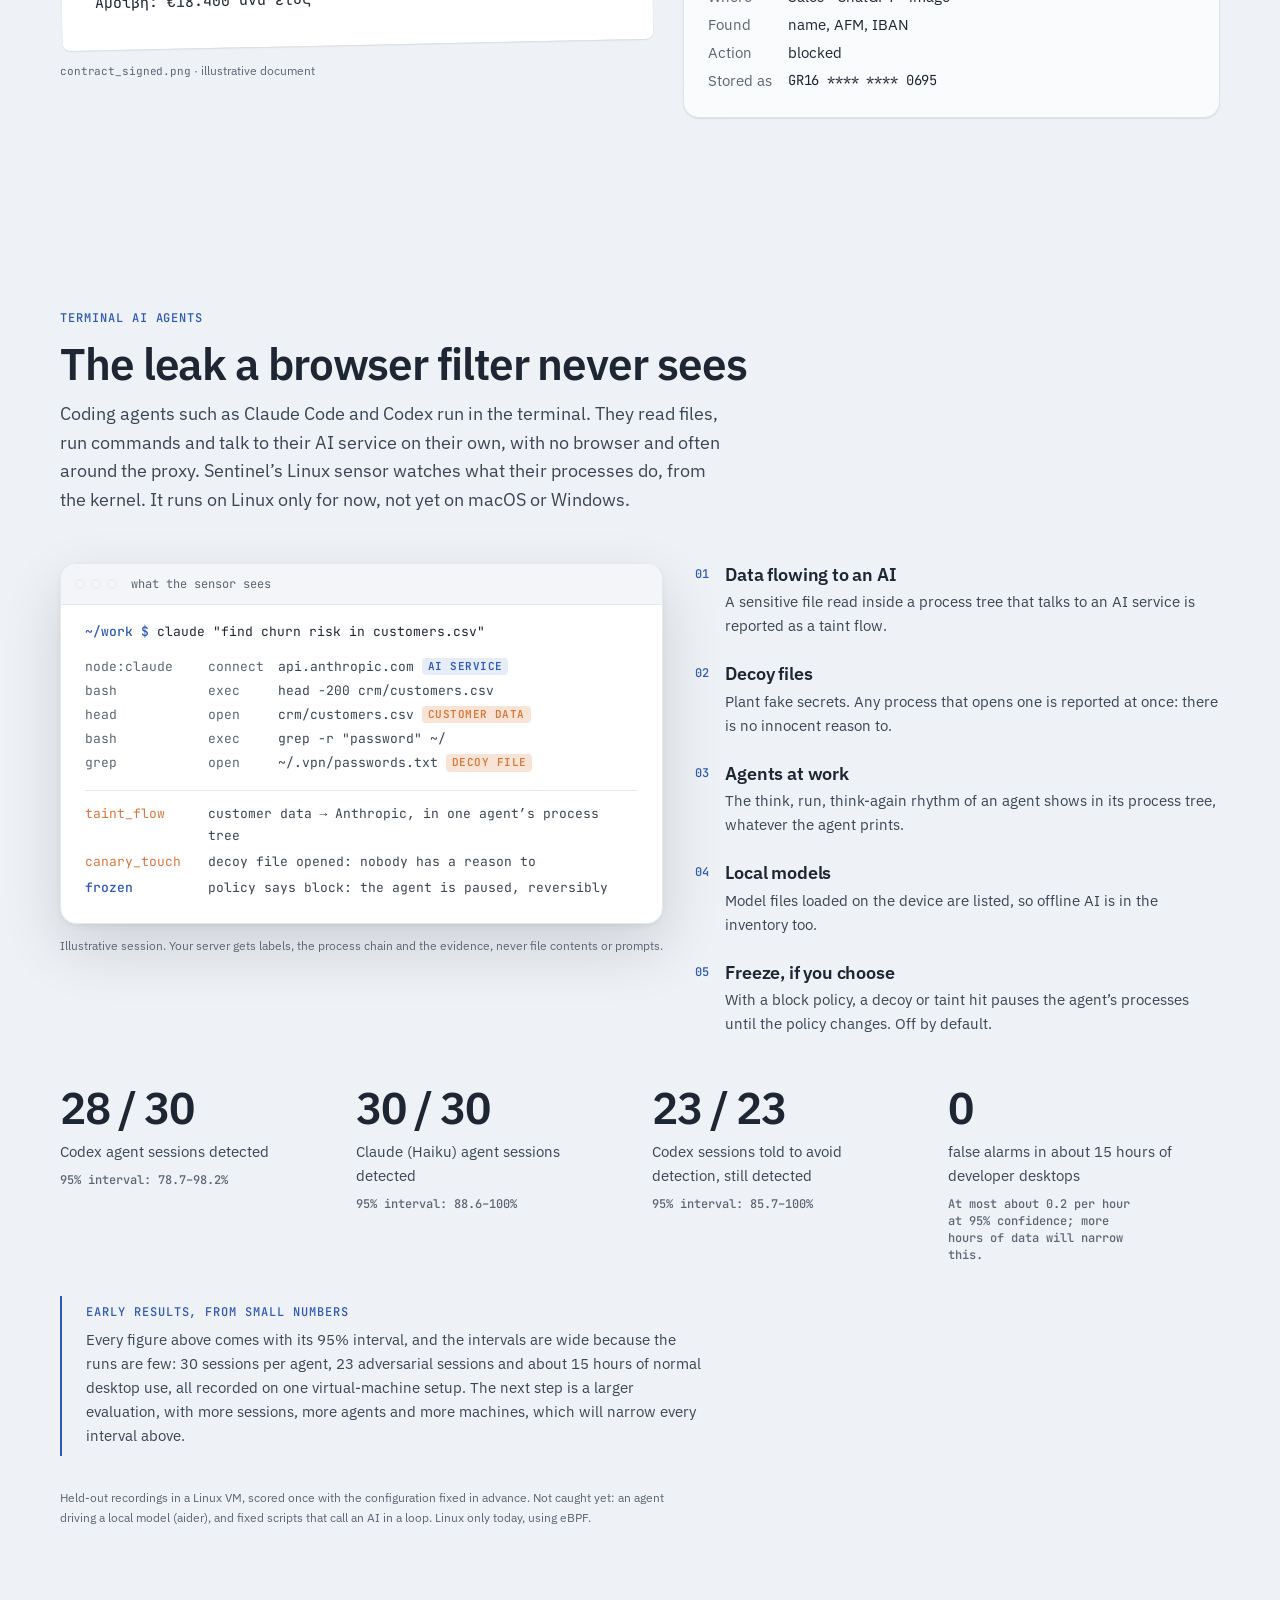
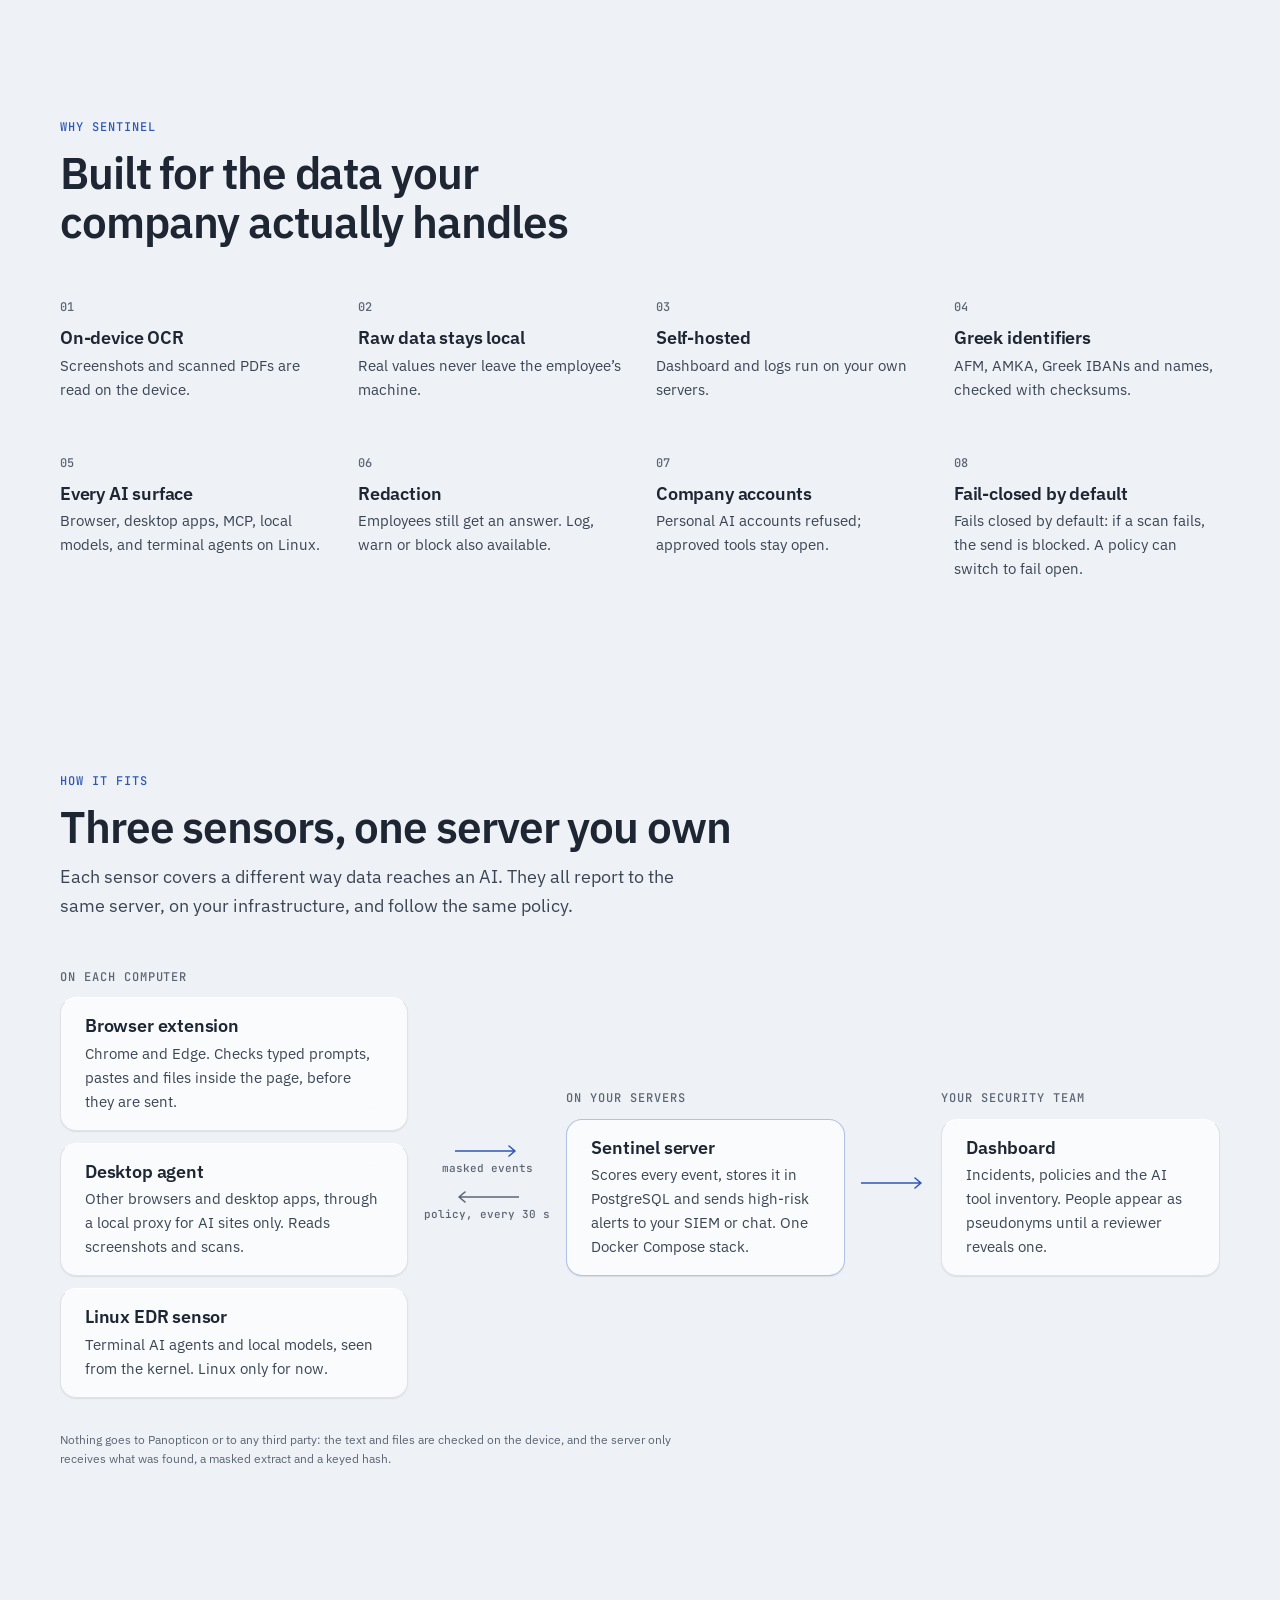
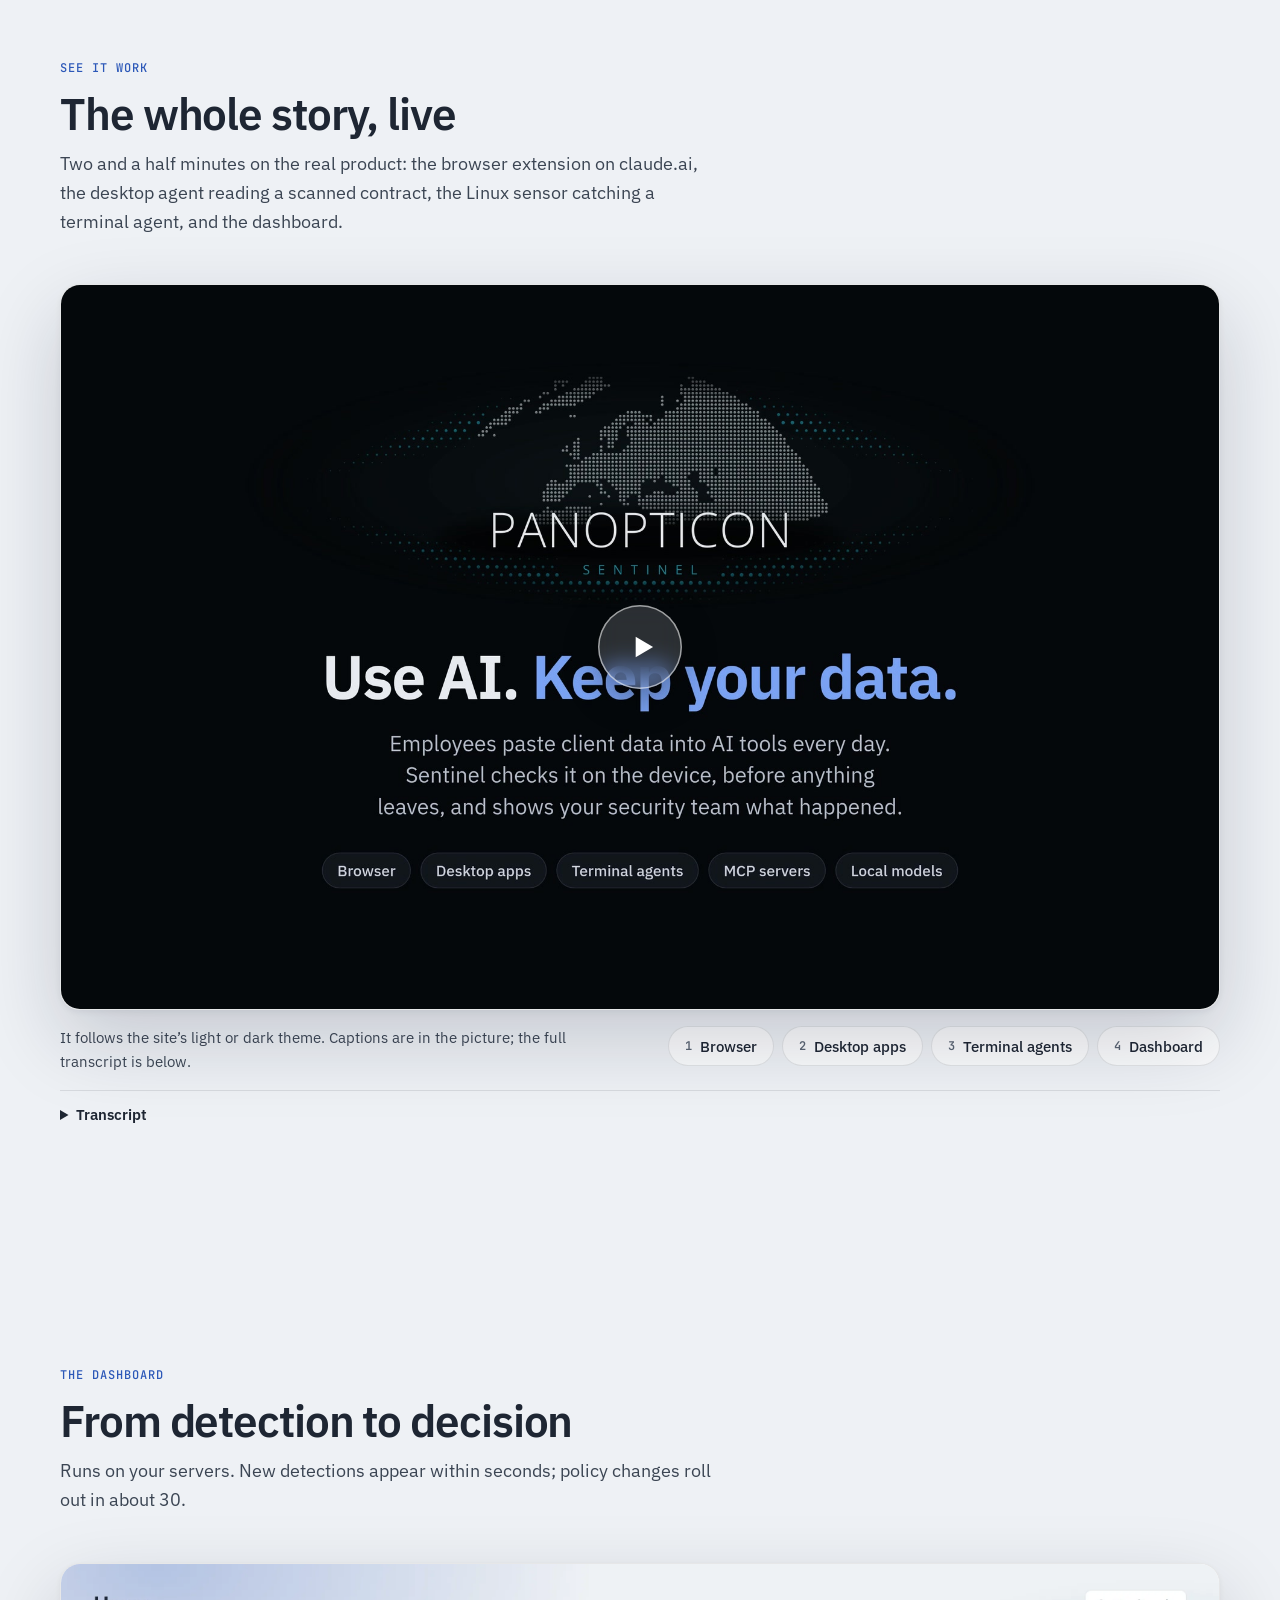
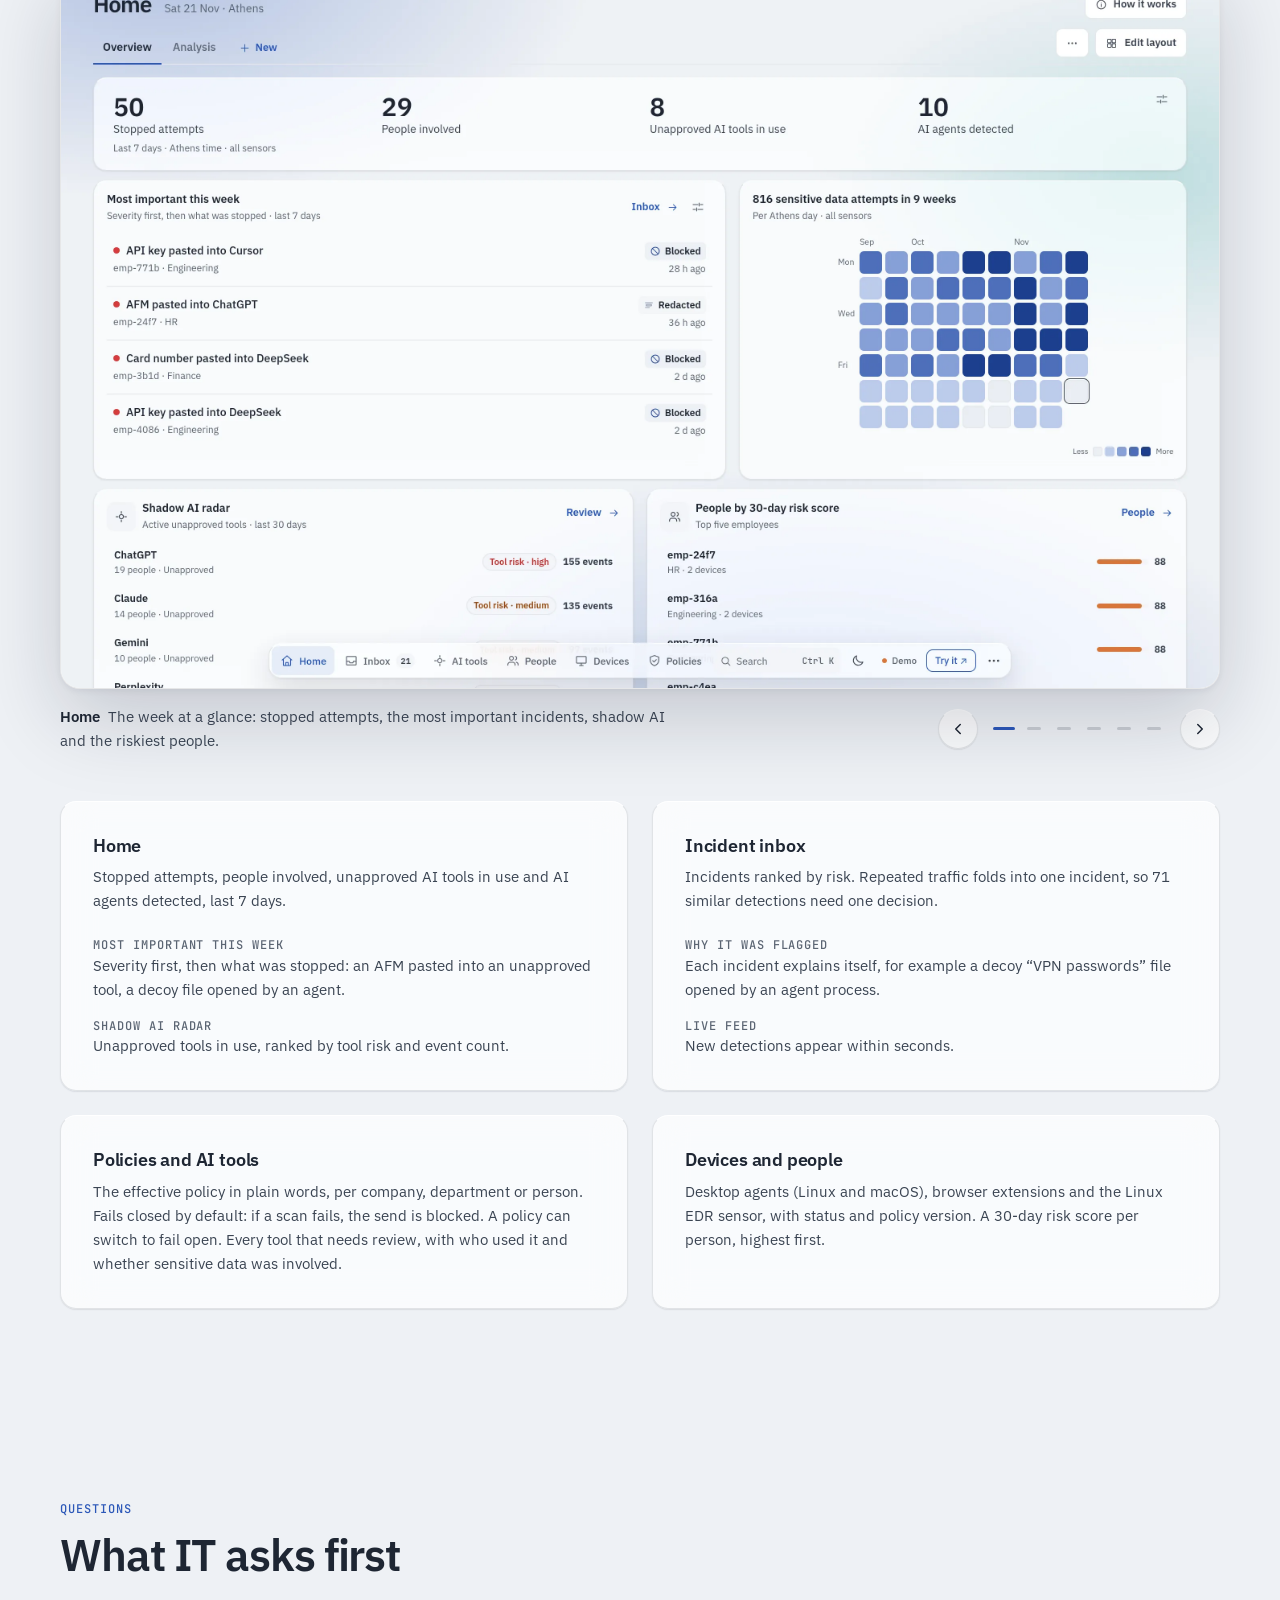
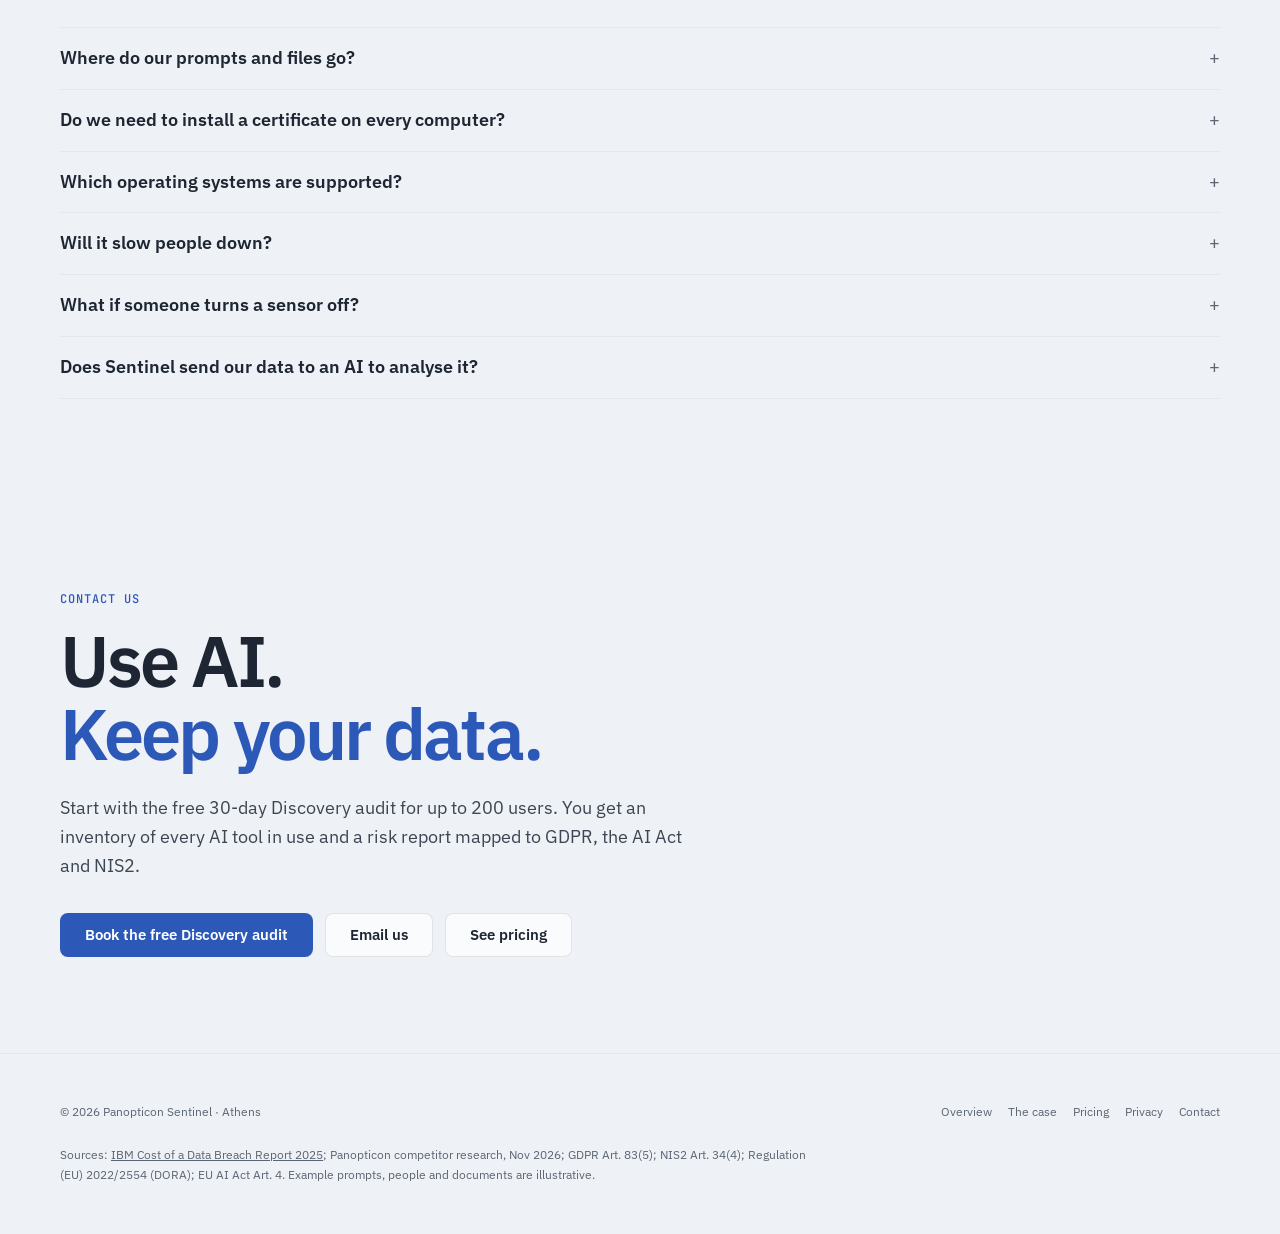
==== commit 97b296a9: "Closing section: eyebrow 'Contact us' (was 'Next step') and an 'Email us' button beside the audit an" ====
--- a/index.html
+++ b/index.html
@@ -582,11 +582,12 @@
   <!-- Closing -->
   <section class="closing" aria-labelledby="close-title">
     <div class="wrap reveal">
-      <p class="eyebrow">Next step</p>
+      <p class="eyebrow">Contact us</p>
       <h2 id="close-title">Use AI.<br><span>Keep your data.</span></h2>
       <p class="lead">Start with the free 30-day Discovery audit for up to 200 users. You get an inventory of every AI tool in use and a risk report mapped to GDPR, the AI Act and NIS2.</p>
       <div class="actions">
         <a class="btn btn-primary" href="pricing.html#audit">Book the free Discovery audit</a>
+        <a class="btn" href="mailto:marios.fragakis@gmail.com?subject=Panopticon%20Sentinel">Email us</a>
         <a class="btn" href="pricing.html">See pricing</a>
       </div>
     </div>
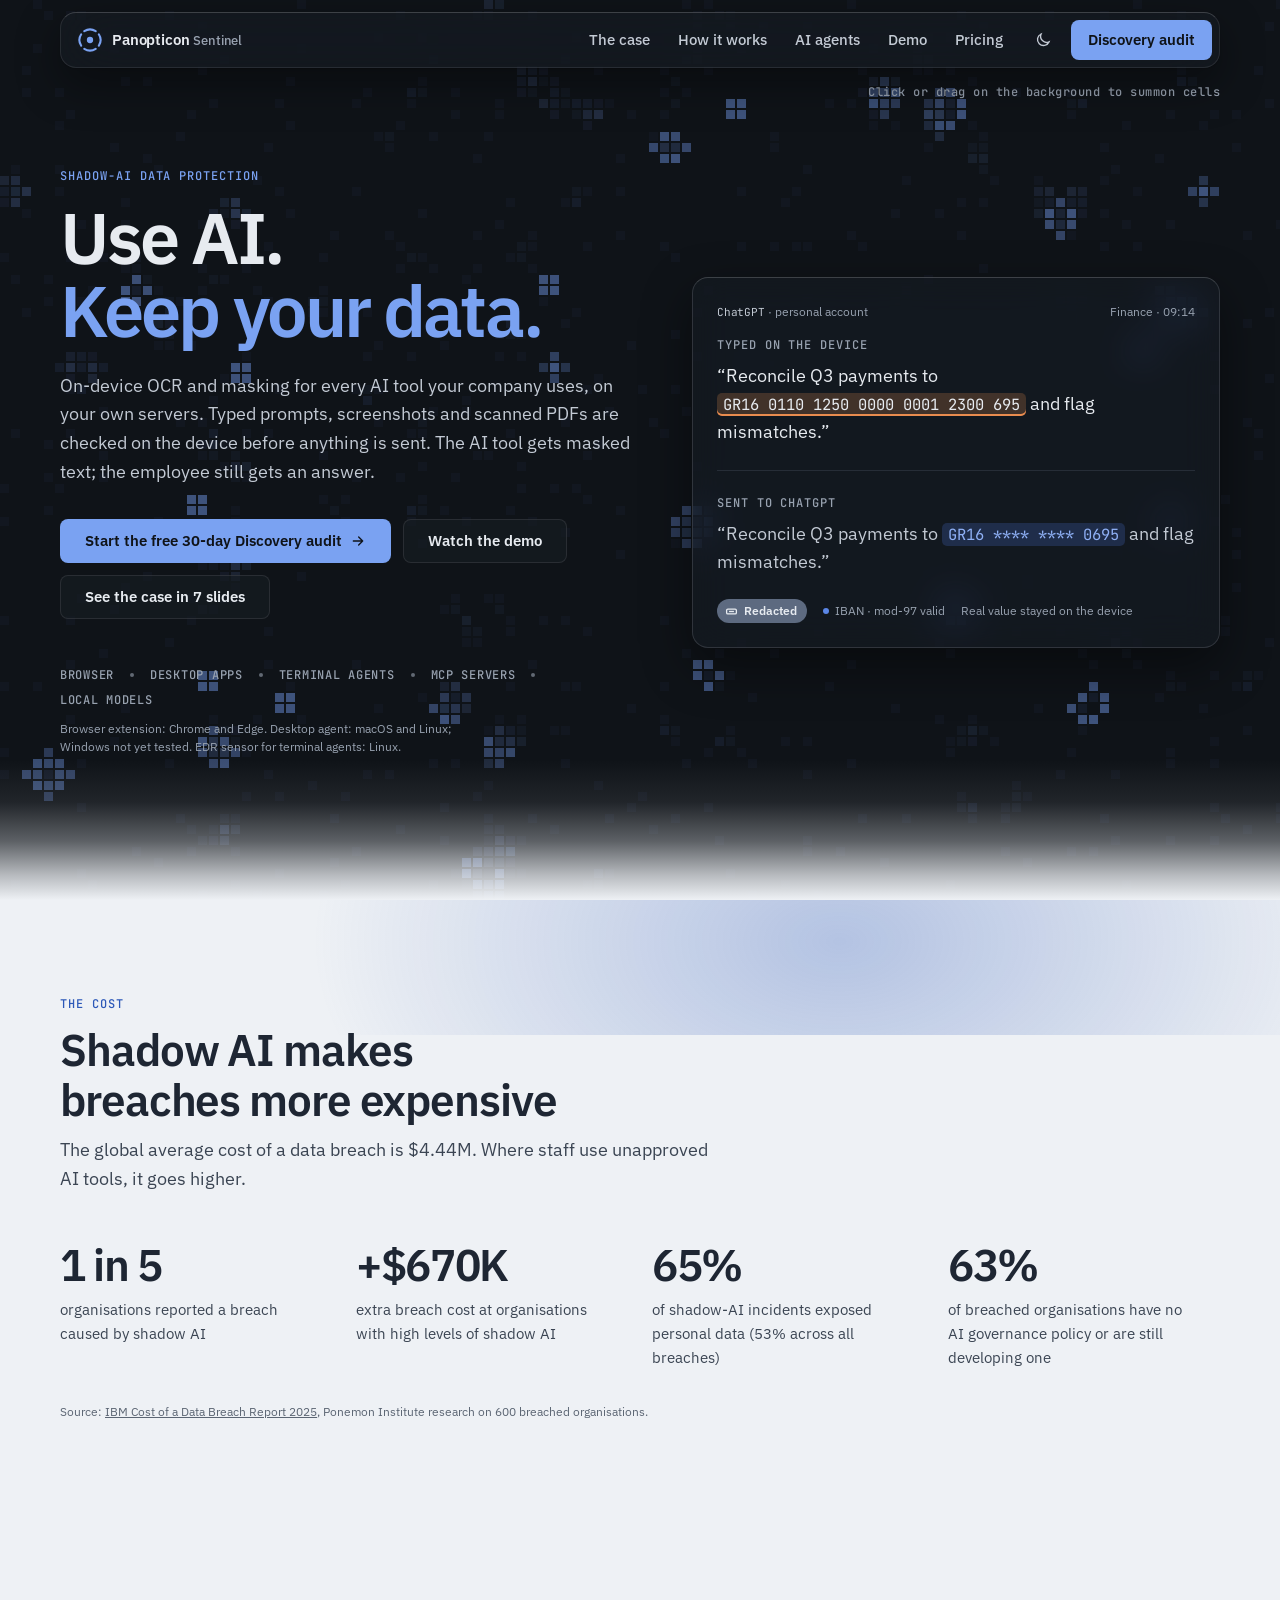
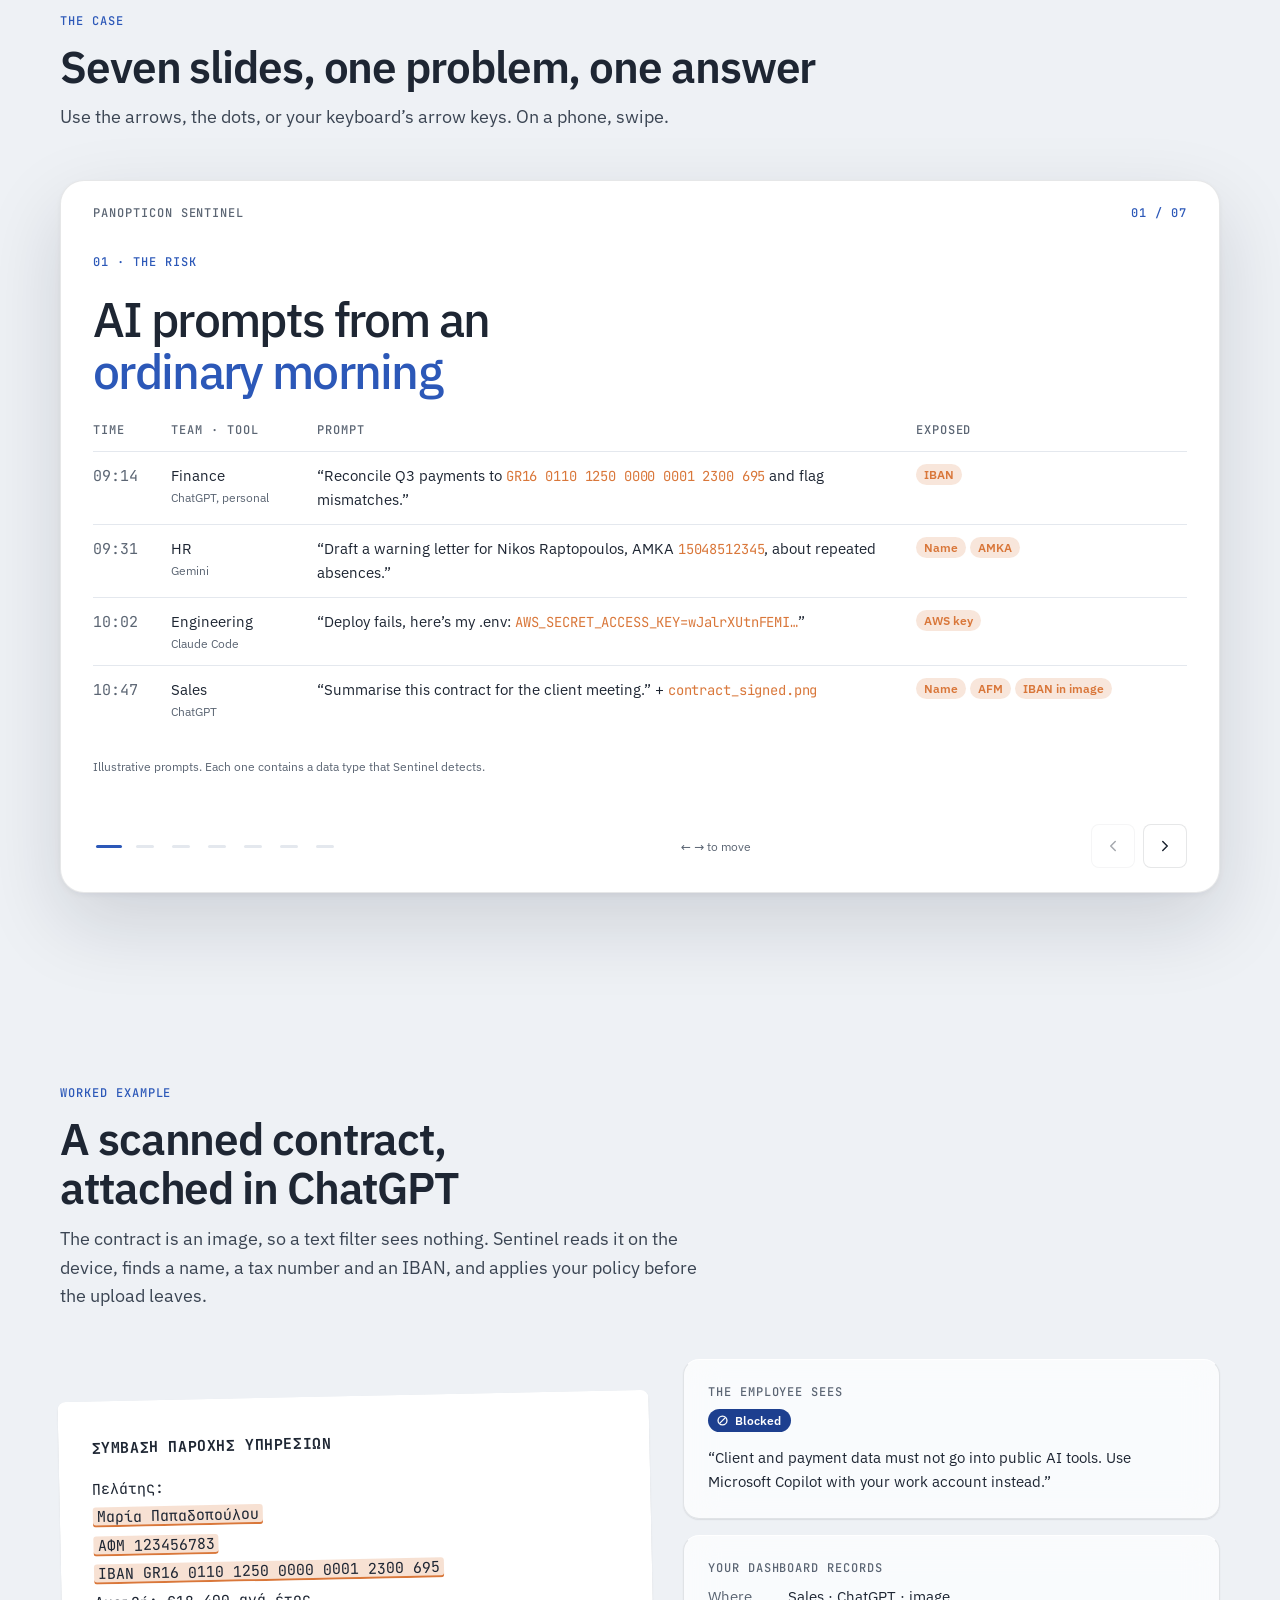
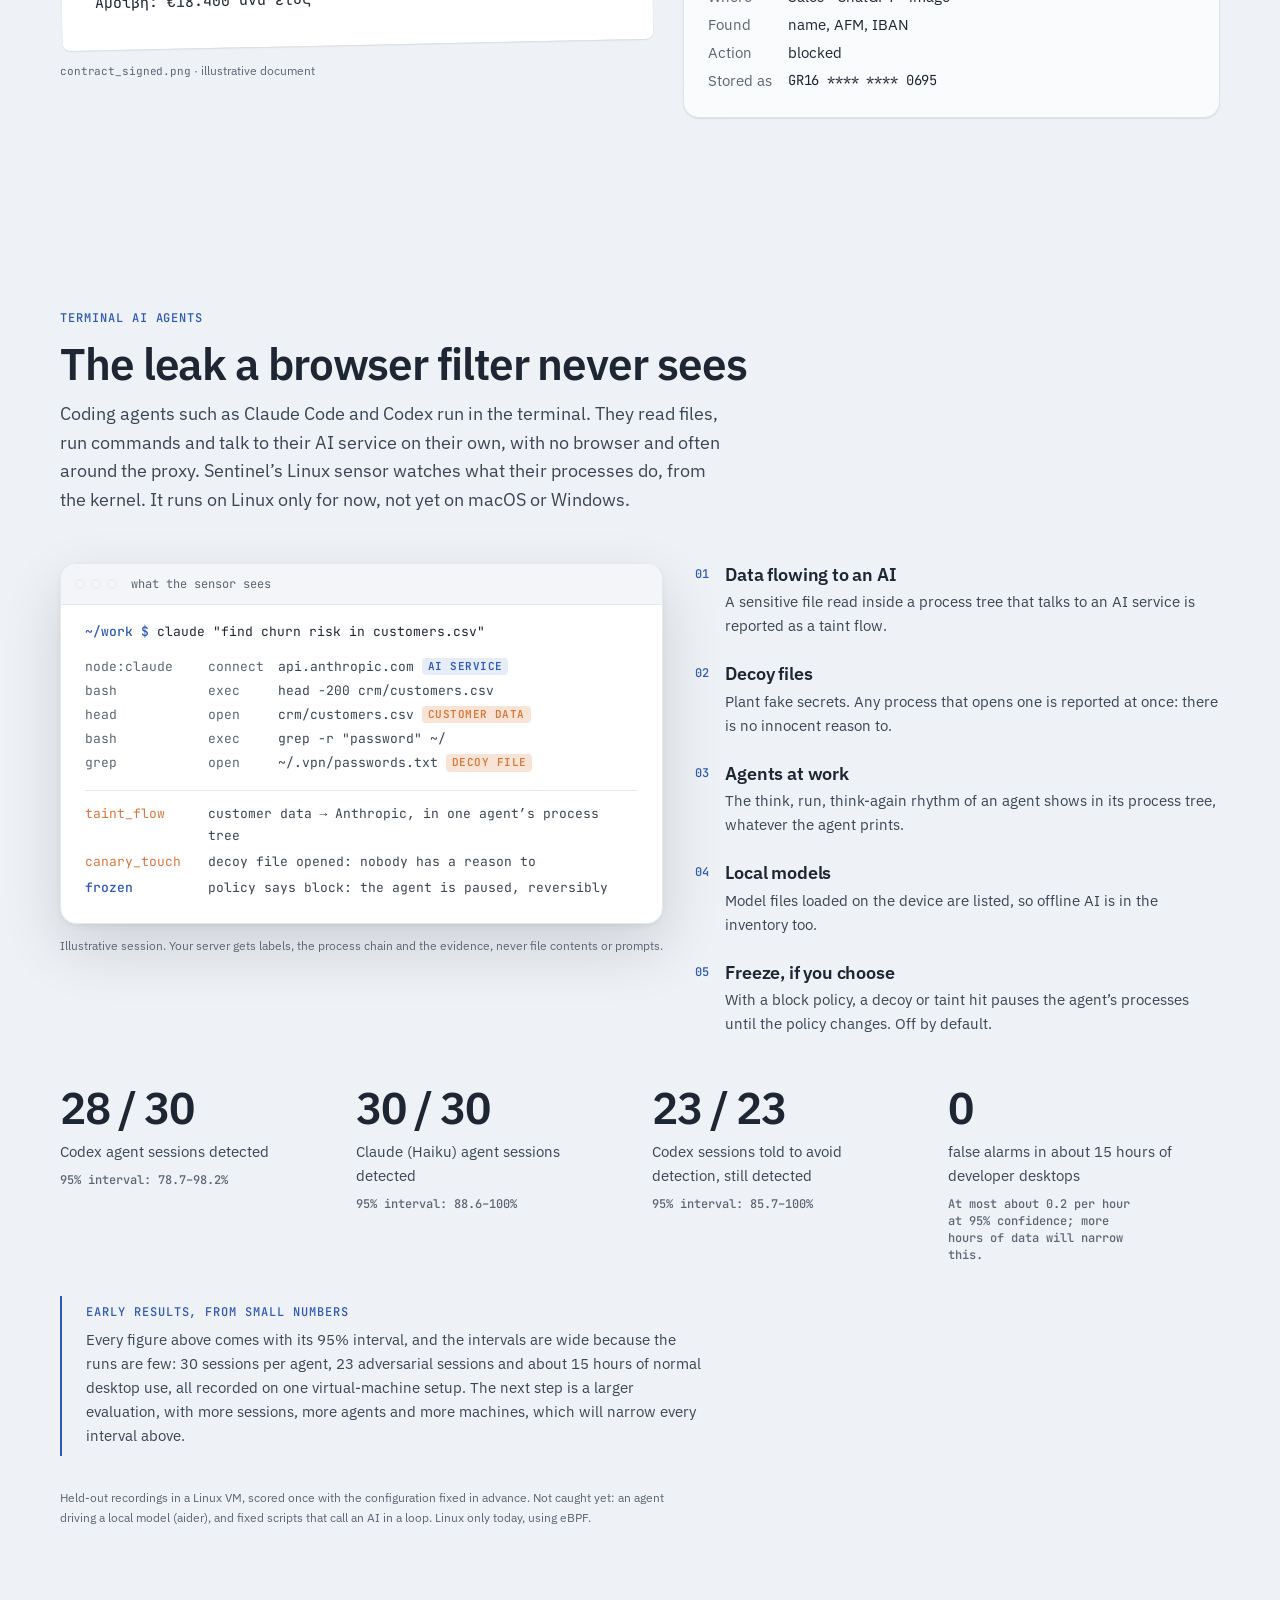
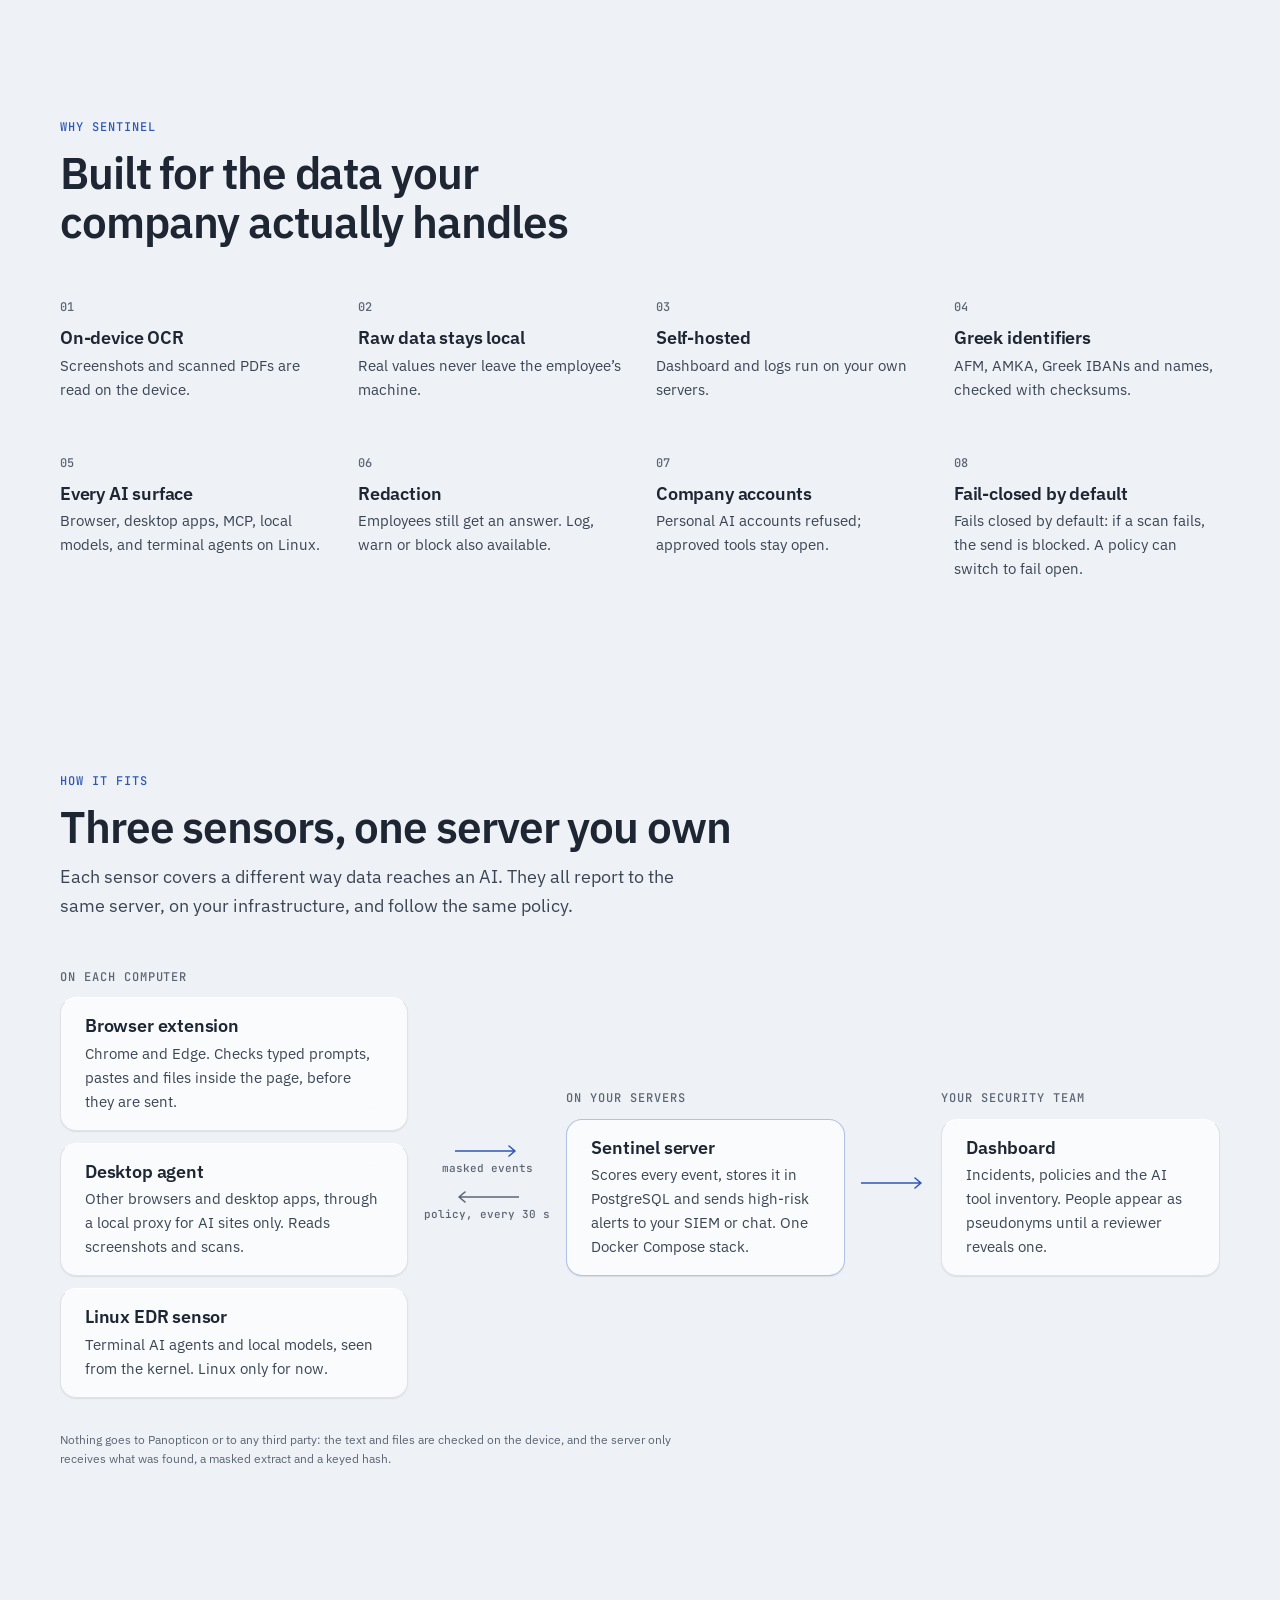
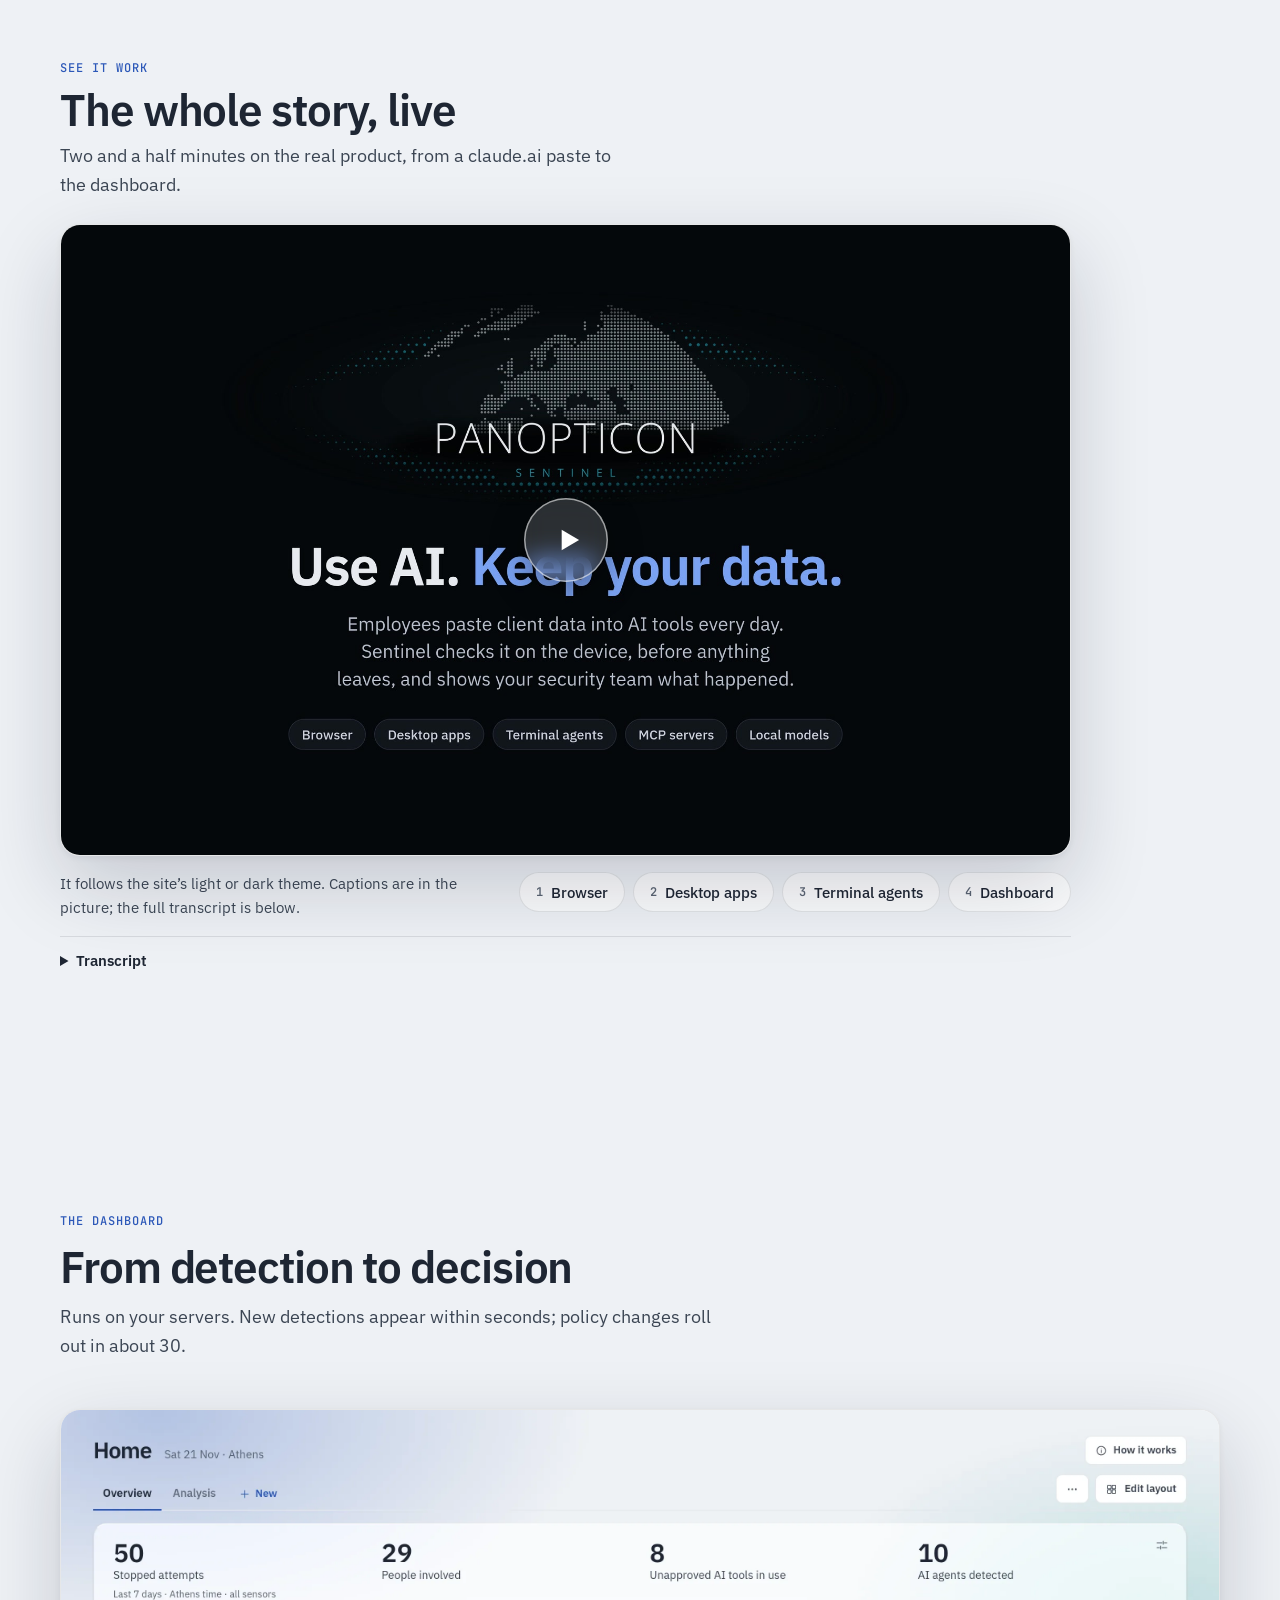
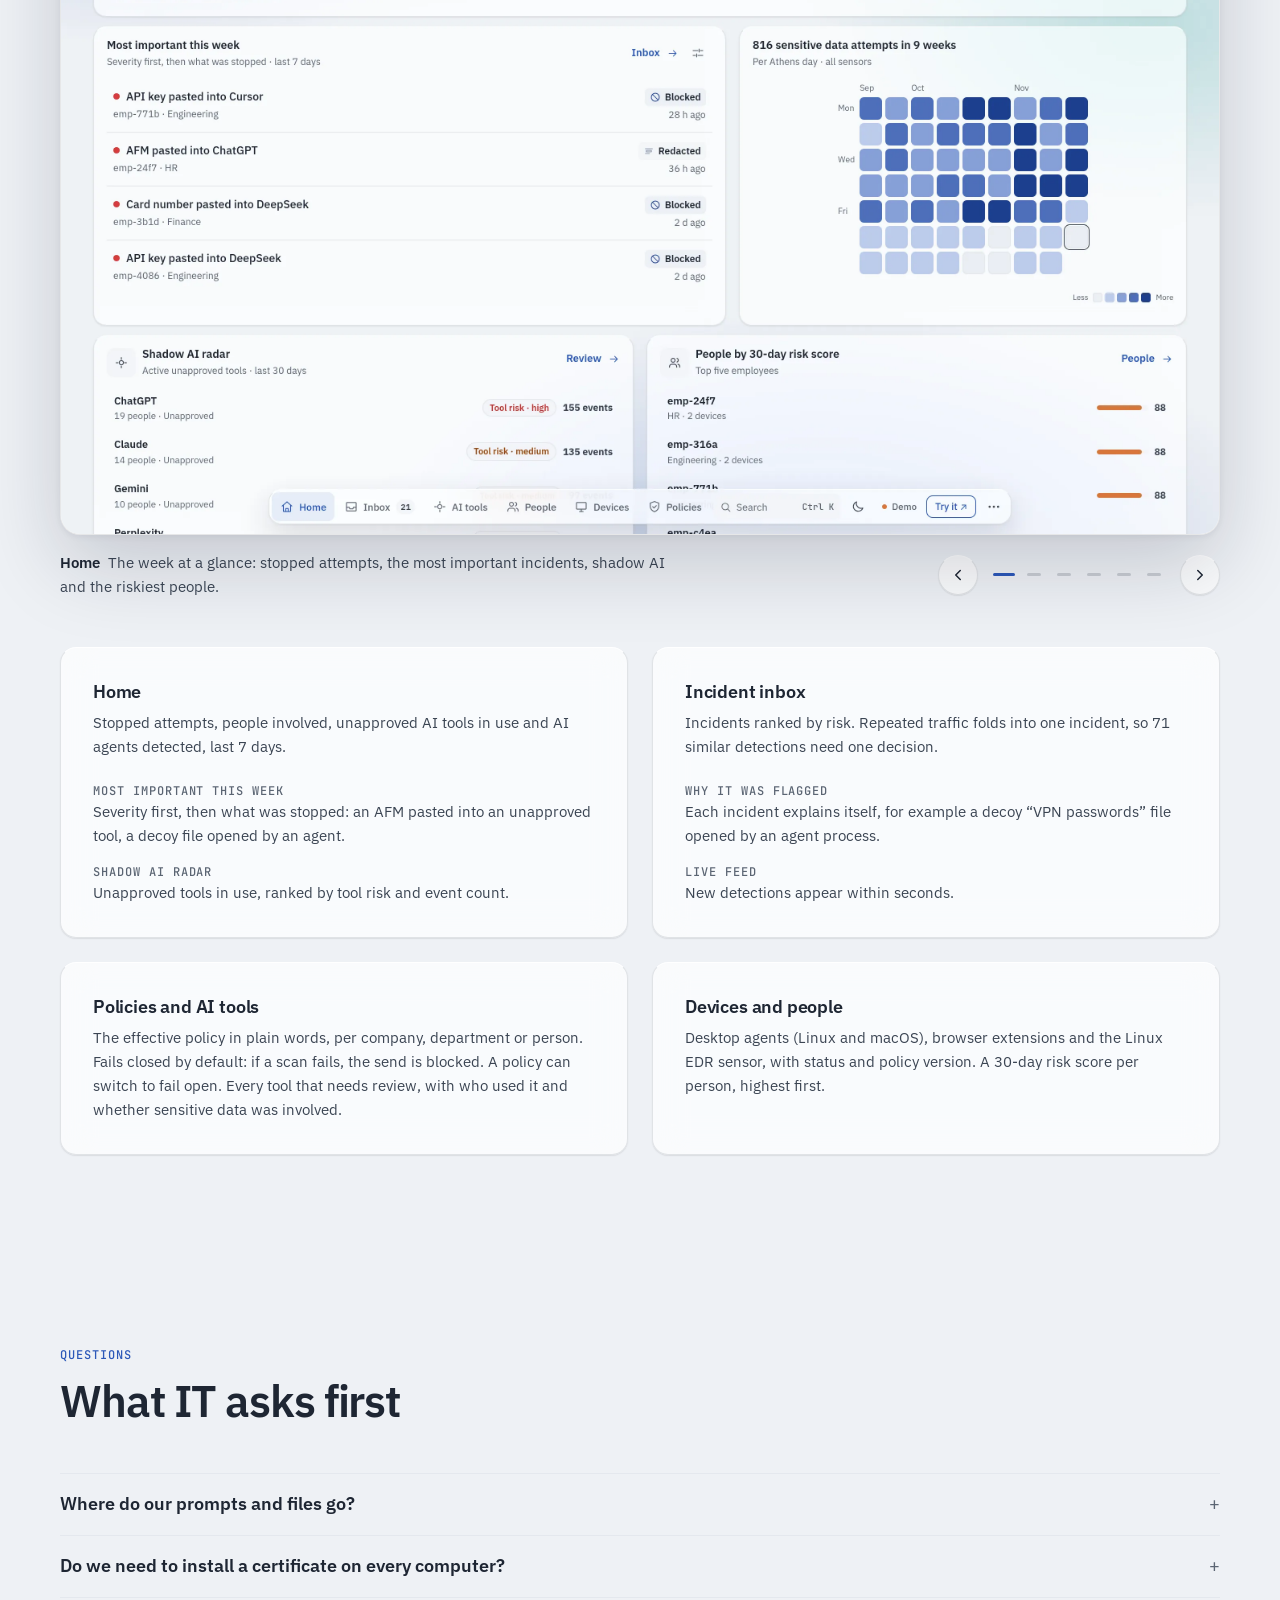
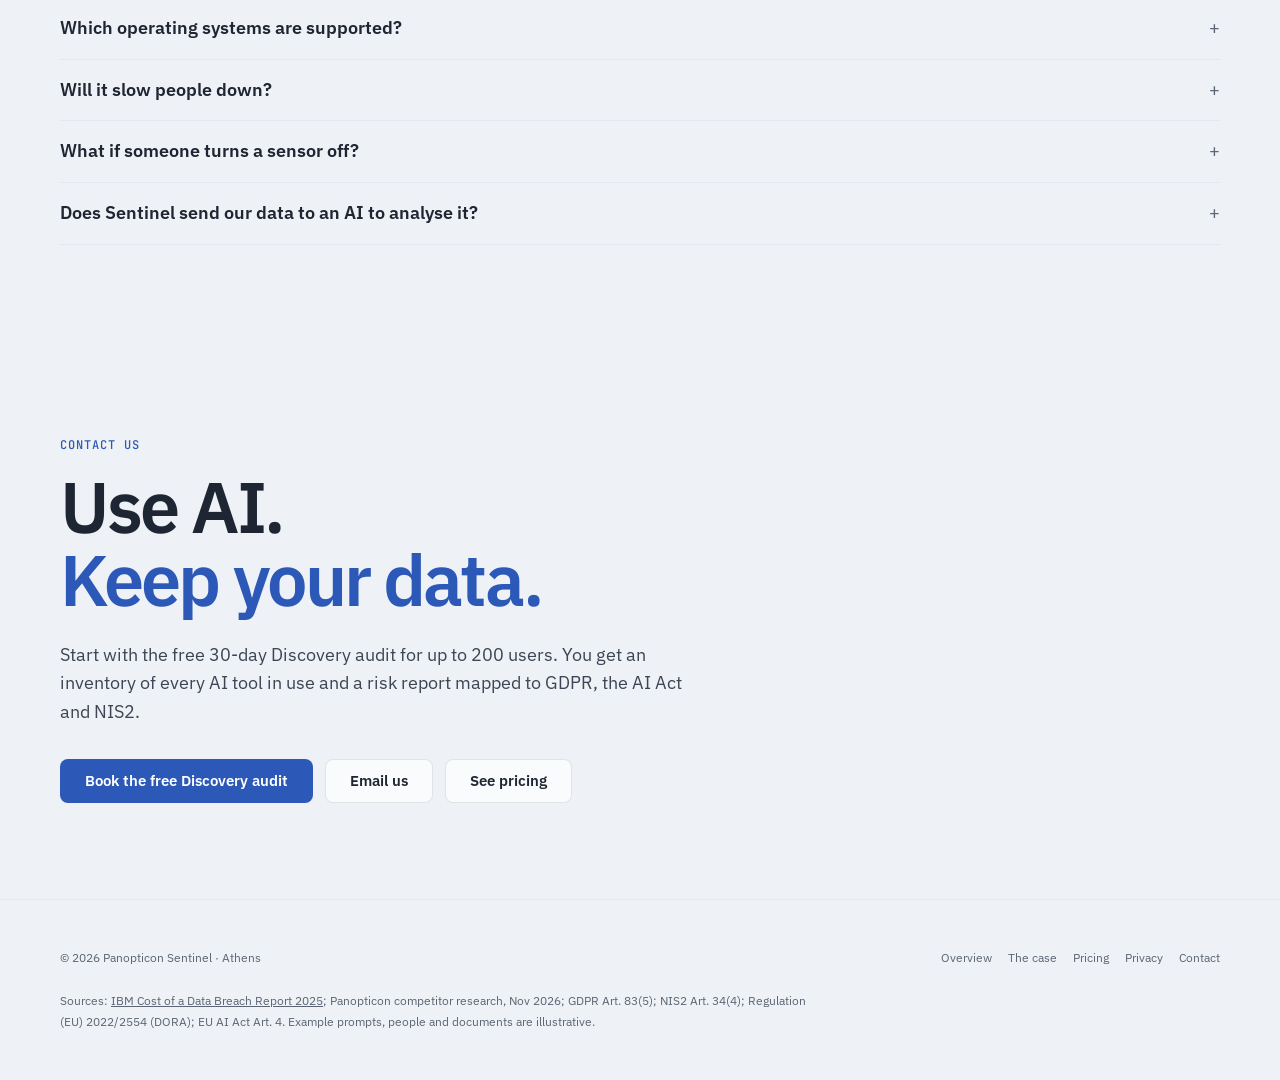
==== commit 81956c0c: "'See it work' fits the screen after the Demo link: lands with the eyebrow under the header (cancels " ====
--- a/index.html
+++ b/index.html
@@ -15,7 +15,7 @@
   <link rel="icon" type="image/svg+xml" href="favicon.svg">
   <link rel="apple-touch-icon" href="assets/img/apple-touch-icon.png">
   <link rel="preload" href="assets/fonts/ibm-plex-sans-latin-wght-normal.woff2" as="font" type="font/woff2" crossorigin>
-  <link rel="stylesheet" href="assets/site.css?v=20261121w">
+  <link rel="stylesheet" href="assets/site.css?v=20261121y">
   <script>
     document.documentElement.classList.add('js');
     try {
@@ -395,7 +395,7 @@
       <div class="section-head reveal">
         <p class="eyebrow">See it work</p>
         <h2 id="demo-title">The whole story, live</h2>
-        <p class="lead">Two and a half minutes on the real product: the browser extension on claude.ai, the desktop agent reading a scanned contract, the Linux sensor catching a terminal agent, and the dashboard.</p>
+        <p class="lead">Two and a half minutes on the real product, from a claude.ai paste to the dashboard.</p>
       </div>
       <figure class="film reveal" id="film" data-film aria-labelledby="demo-title">
         <!-- One silent recording per theme, frame for frame the same, plus one music track that keeps
@@ -604,6 +604,6 @@
   </div>
 </footer>
 
-<script src="assets/site.js?v=20261121w" defer></script>
+<script src="assets/site.js?v=20261121y" defer></script>
 </body>
 </html>
--- a/assets/site.css
+++ b/assets/site.css
@@ -802,3 +802,10 @@
   .compare td { display: grid; grid-template-columns: 8.5rem 1fr; gap: var(--s2); font-size: var(--t-small); line-height: 1.5; }
   .compare td::before { content: attr(data-label); font: 500 11px/1.6 var(--font-mono); letter-spacing: .06em; text-transform: uppercase; color: var(--ink-3); }
 }
+
+/* "See it work": the Demo links land with the eyebrow just under the fixed header (cancel the section's
+   top padding), the heading is compact, and the video is capped so header + heading + video fit the
+   screen (16:10; big screens keep the full width). */
+#demo { scroll-margin-top: calc(-1 * var(--s8) + 8px); }
+#demo .section-head { margin-bottom: var(--s5); gap: var(--s2); }
+#demo .film { max-width: min(100%, calc((100svh - 268px) * 1.6)); }
